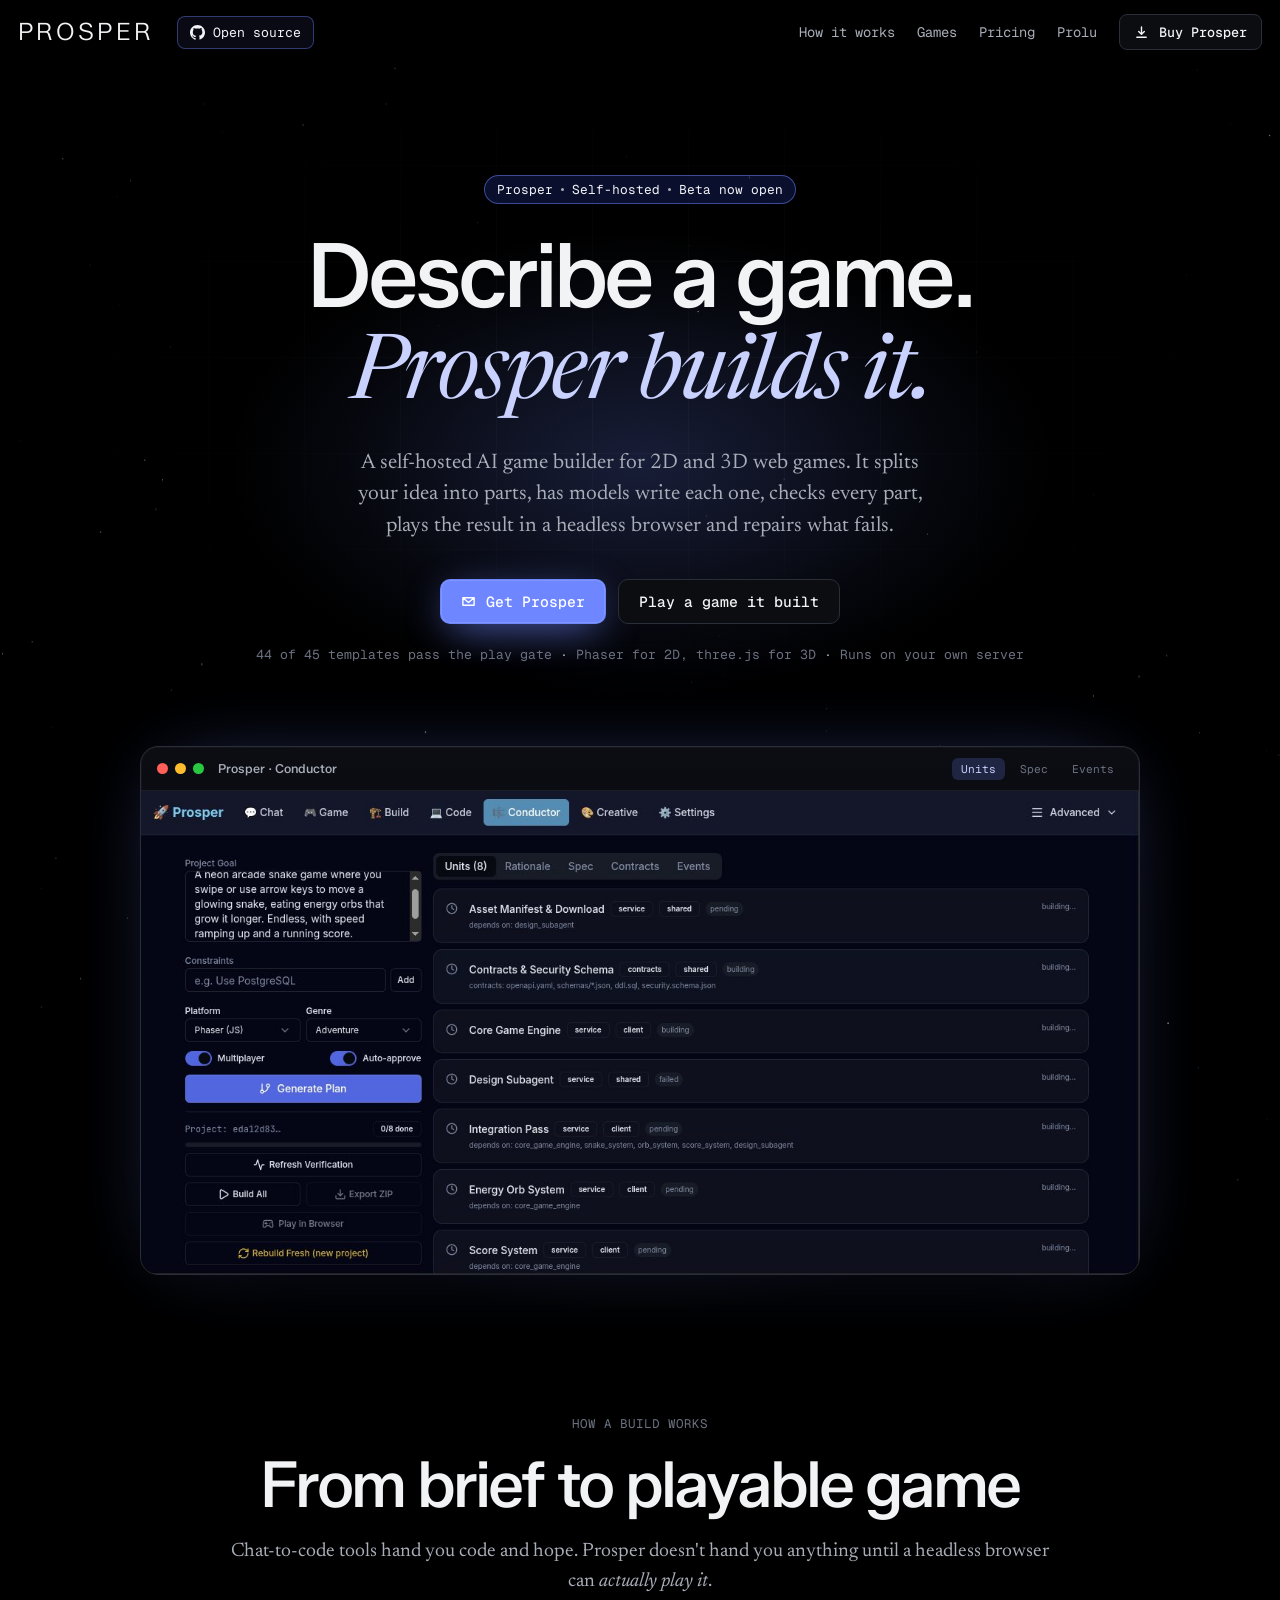
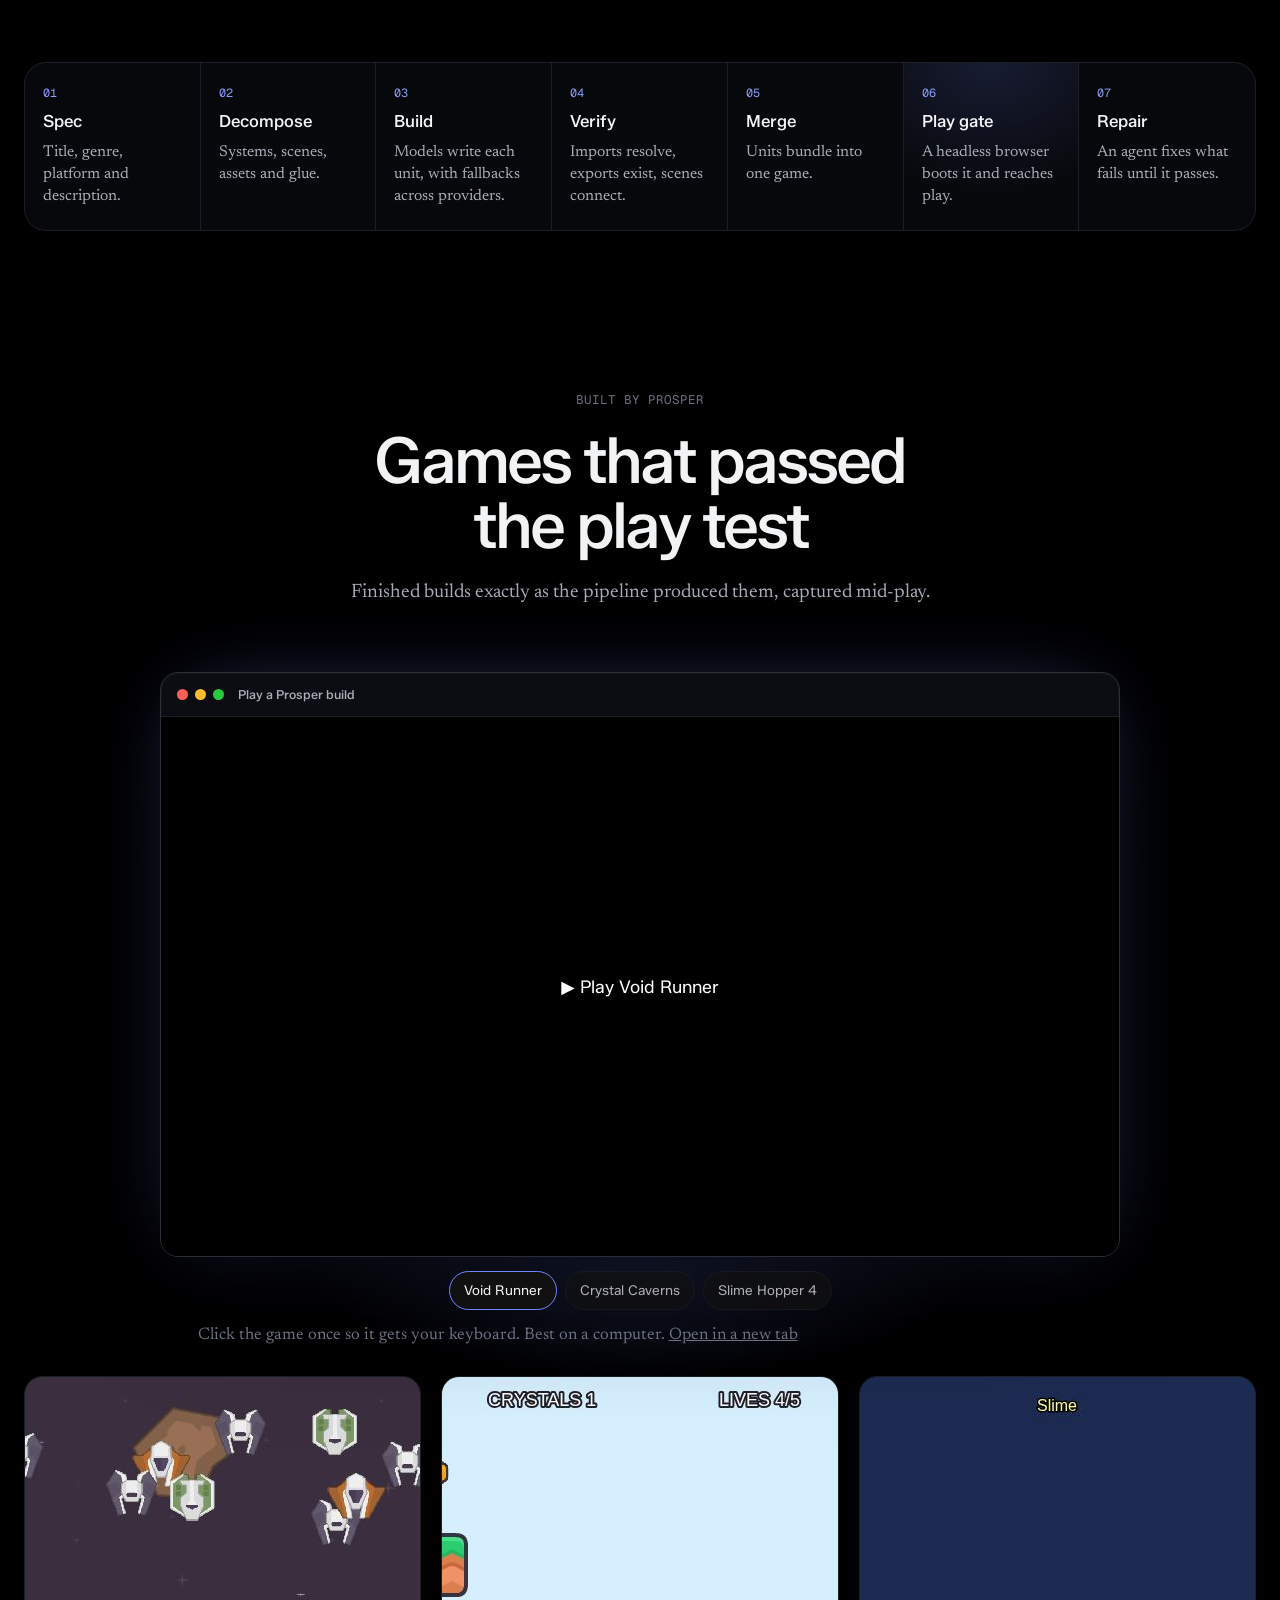
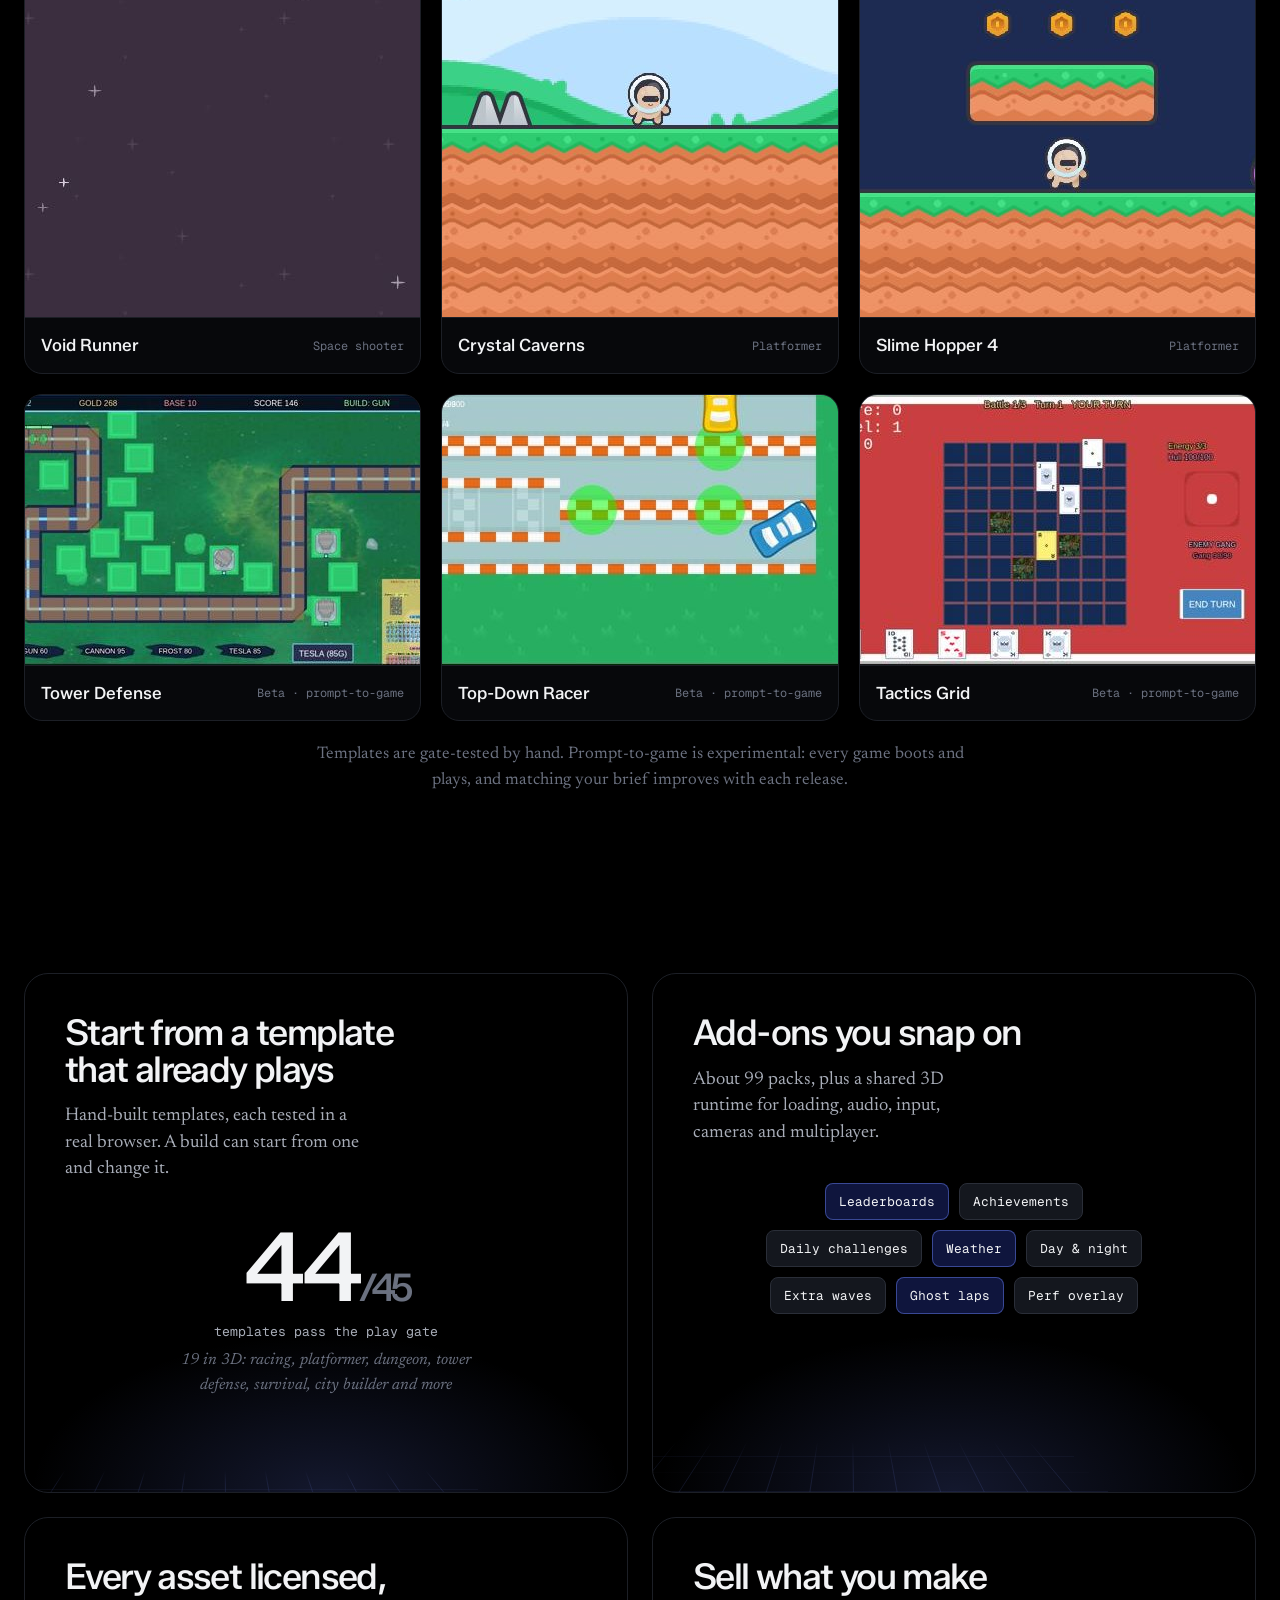
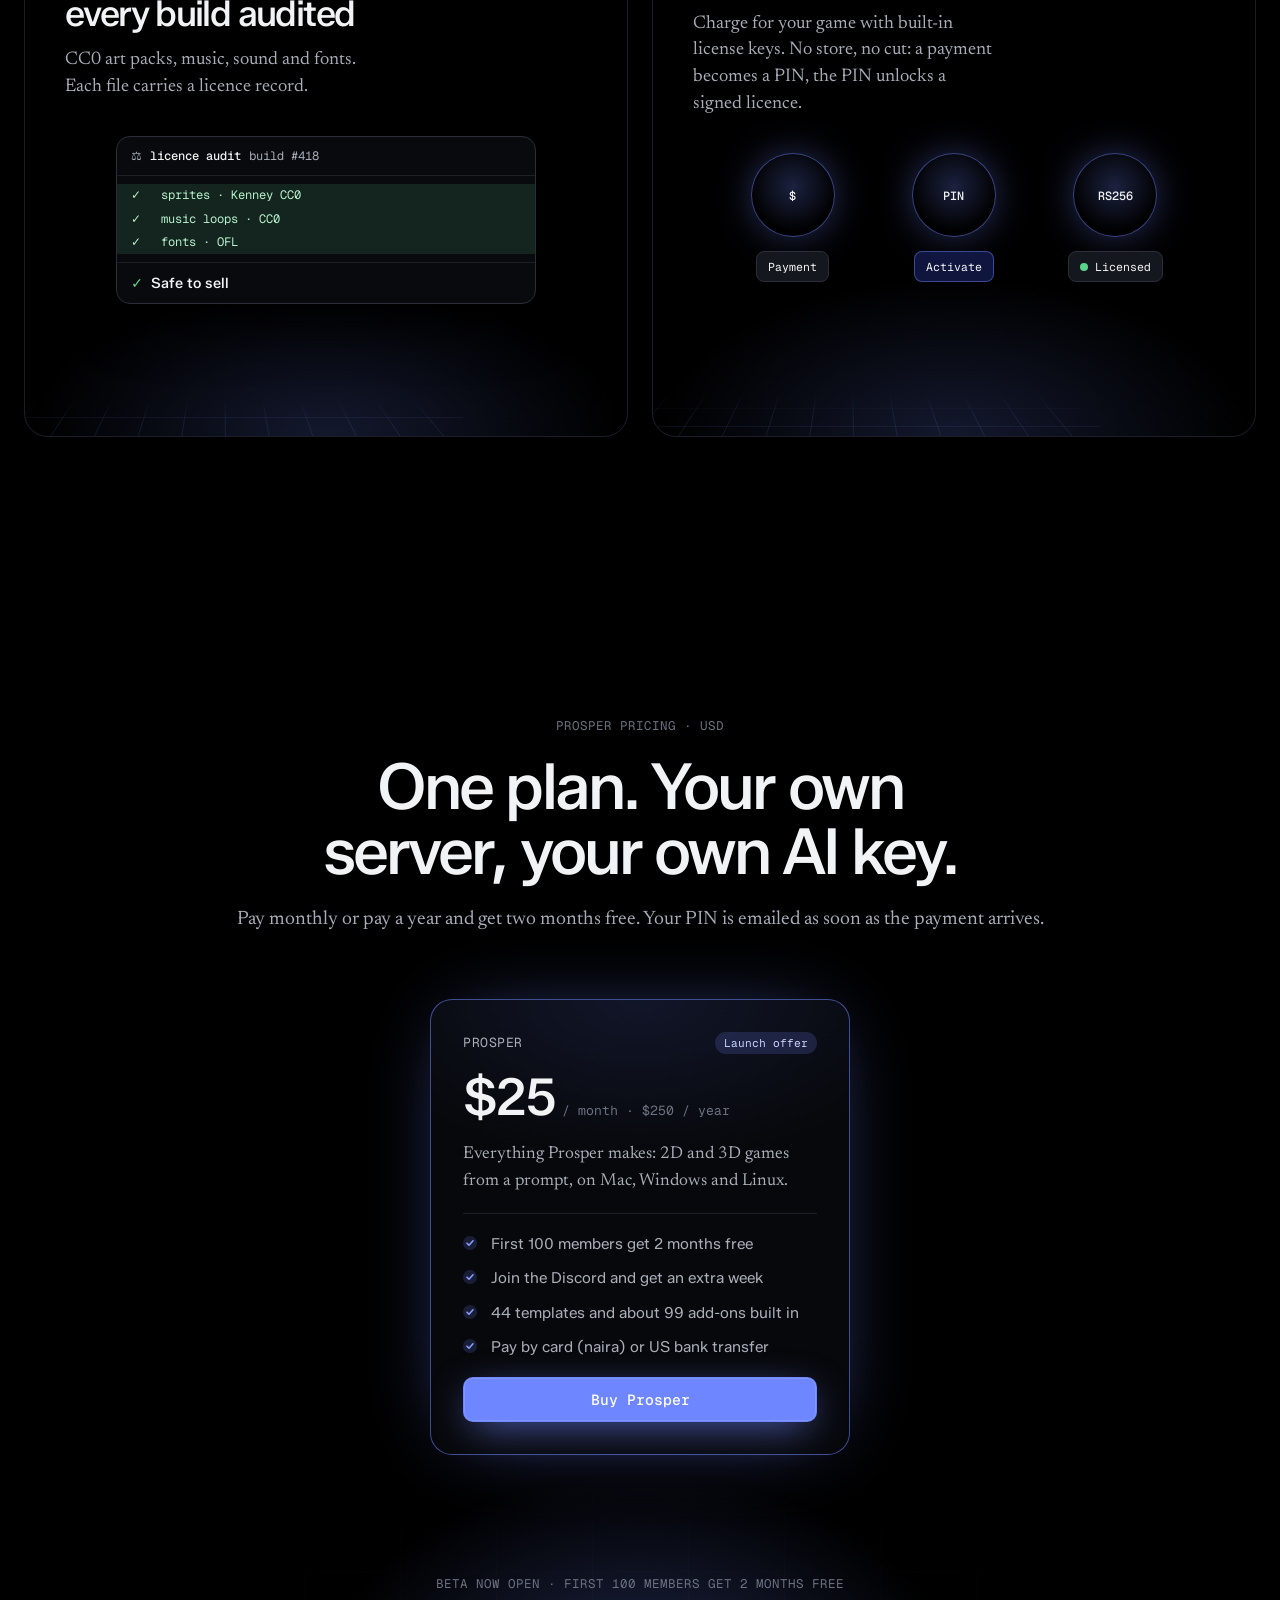
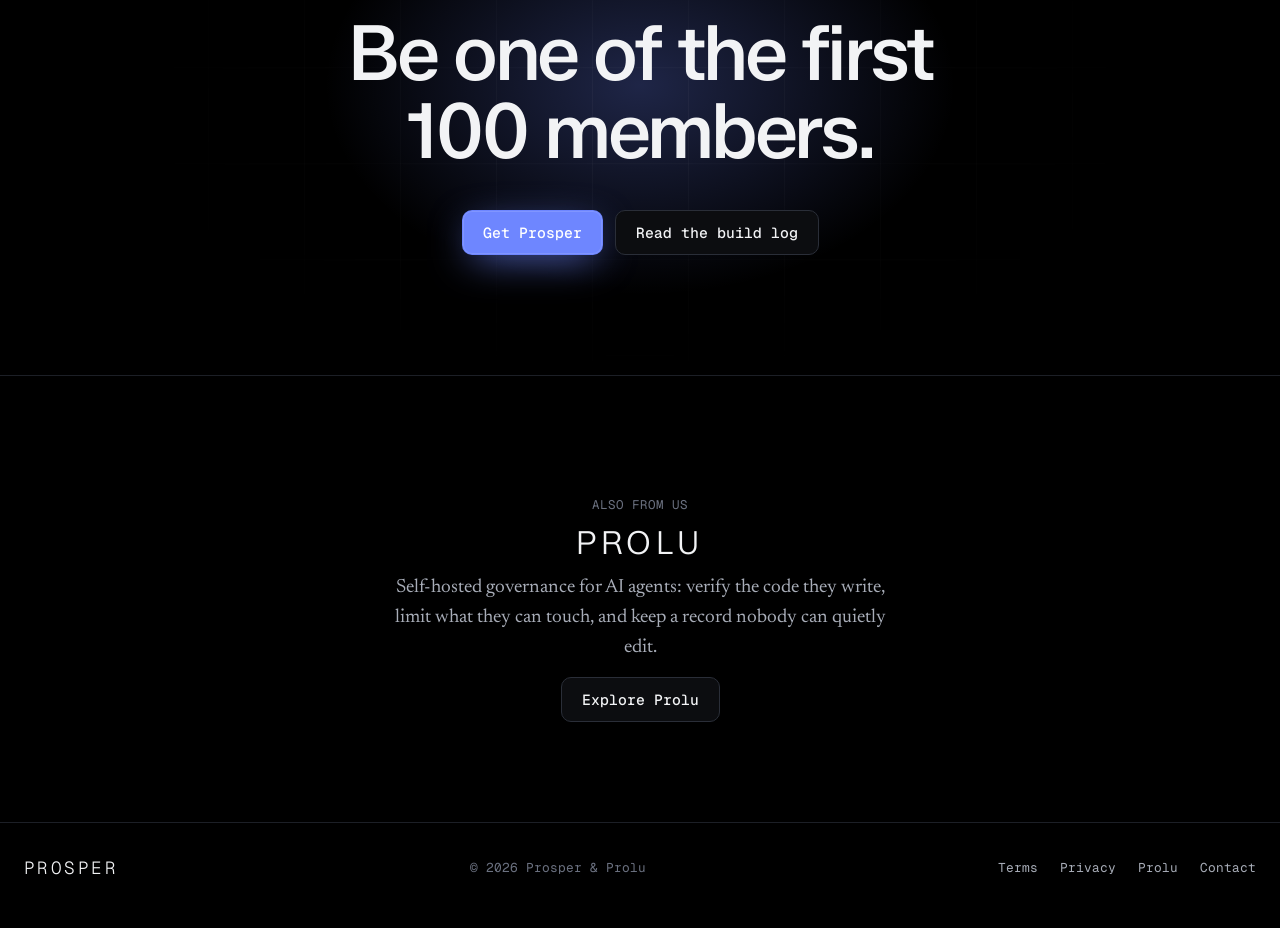
==== index.html @ fa992e76 "Add playable Prosper games to the homepage Embeds Void Runner, Crystal Caverns and Slime Hopper 4 fr" ====
<!doctype html>
<html lang="en">
<head>
<meta charset="utf-8">
<meta name="viewport" content="width=device-width, initial-scale=1, viewport-fit=cover">
<title>Prosper: AI game builder that ships playable 2D &amp; 3D web games</title>
<meta name="description" content="Prosper is a self-hosted AI game builder for 2D and 3D web games. Describe a game and get a build that a headless browser has already played. Beta now open: $25/month, first 100 members get 2 months free.">
<link rel="canonical" href="https://prolu.indevs.in/">
<meta name="theme-color" content="#000000">
<meta property="og:type" content="website">
<meta property="og:site_name" content="Prosper &amp; Prolu">
<meta property="og:title" content="Prosper: AI game builder that ships playable 2D &amp; 3D web games">
<meta property="og:description" content="Prosper is a self-hosted AI game builder for 2D and 3D web games. Describe a game and get a build that a headless browser has already played. Launching 20 October.">
<meta property="og:url" content="https://prolu.indevs.in/">
<meta property="og:image" content="https://prolu.indevs.in/img/conductor.jpg">
<meta name="twitter:card" content="summary_large_image">
<meta name="twitter:site" content="@Prospernwo">
<meta name="twitter:title" content="Prosper: AI game builder that ships playable 2D &amp; 3D web games">
<meta name="twitter:description" content="Prosper is a self-hosted AI game builder for 2D and 3D web games. Describe a game and get a build that a headless browser has already played. Launching 20 October.">
<meta name="twitter:image" content="https://prolu.indevs.in/img/conductor.jpg">
<link rel="icon" href="data:image/svg+xml,%3Csvg xmlns=%27http://www.w3.org/2000/svg%27 viewBox=%270 0 32 32%27%3E%3Crect width=%2732%27 height=%2732%27 rx=%278%27 fill=%27%23000%27/%3E%3Cpath d=%27M11 25V7h6.5a6 6 0 0 1 0 12H11%27 stroke=%27%237C93FF%27 stroke-width=%273.4%27 fill=%27none%27 stroke-linecap=%27round%27 stroke-linejoin=%27round%27/%3E%3C/svg%3E">
<link rel="preconnect" href="https://fonts.googleapis.com">
<link rel="preconnect" href="https://fonts.gstatic.com" crossorigin>
<link rel="stylesheet" href="https://fonts.googleapis.com/css2?family=Zalando+Sans:wght@300;400;500;600&family=Geist+Mono:wght@400;500&family=Newsreader:ital,opsz,wght@0,6..72,400;0,6..72,500;1,6..72,400&display=swap">
<script type="application/ld+json">
{"@context":"https://schema.org","@type":"SoftwareApplication","name":"Prosper","applicationCategory":"DeveloperApplication","applicationSubCategory":"AI game builder","operatingSystem":"macOS, Windows, Linux","description":"Self-hosted AI game builder for 2D (Phaser) and 3D (three.js) web games. Every build is play-tested in a headless browser and repaired until it passes.","url":"https://prolu.indevs.in/","image":"https://prolu.indevs.in/img/conductor.jpg","offers":{"@type":"Offer","price":"25","priceCurrency":"USD","url":"https://prosper.qzz.io/buy","description":"Per month, or $250 per year"},"sameAs":["https://github.com/Celaris-dev1","https://x.com/Prospernwo"]}
</script>
<style>
:root{
  color-scheme:dark;
  --bg:#000; --panel:#07080B; --raised:#0E1015; --line:#1C1F26; --line-2:#2A2E38;
  --text:#F2F3F5; --text-2:#A8ADB8; --muted:#6B7180;
  --blue:#6E86FF; --blue-hi:#8A9DFF; --blue-rgb:110,134,255; --blue-deep:#1A2366;
  --green:#5BD38A; --red:#FF6B7A; --amber:#F5C063; --violet:#B69CFF; --teal:#5FD4C4; --orange:#FF9F6B;
  --sans:"Zalando Sans",system-ui,-apple-system,"Segoe UI",sans-serif;
  --serif:"Newsreader",Georgia,"Times New Roman",serif;
  --mono:"Geist Mono",ui-monospace,"SFMono-Regular",Menlo,monospace;
}
*{box-sizing:border-box}
html{scroll-behavior:smooth;-webkit-text-size-adjust:100%}
html{overflow-x:clip}
body{margin:0;background:var(--bg);color:var(--text);font-family:var(--sans);font-size:17px;line-height:1.55;-webkit-font-smoothing:antialiased;overflow-x:hidden}
a{color:inherit}
p{margin:0}
h1,h2,h3{margin:0;font-weight:500;letter-spacing:-.045em;line-height:1.02;text-wrap:balance}
:focus-visible{outline:2px solid var(--blue);outline-offset:3px;border-radius:8px}
.wrap{max-width:1280px;margin:0 auto;padding-inline:24px}
.narrow{max-width:840px;margin:0 auto;padding-inline:24px}
.mono{font-family:var(--mono)}
.serif{font-family:var(--serif)}

/* ---------- nav ---------- */
.top{position:sticky;top:0;z-index:30;background:rgba(0,0,0,.72);backdrop-filter:blur(14px);-webkit-backdrop-filter:blur(14px);border-bottom:1px solid transparent;transition:border-color .2s}
.top.scrolled{border-bottom-color:var(--line)}
.top .bar{display:flex;align-items:center;justify-content:space-between;gap:16px;height:64px;padding-inline:18px}
.top .l,.top .r{display:flex;align-items:center;gap:22px}
.word{font-weight:300;font-size:1.5rem;letter-spacing:.14em;text-decoration:none;color:var(--text);line-height:1}
.chip-link{display:inline-flex;align-items:center;gap:8px;font:400 .82rem var(--mono);padding:7px 12px;border-radius:8px;border:1px solid rgba(var(--blue-rgb),.4);background:rgba(var(--blue-rgb),.08);color:var(--text);text-decoration:none}
.chip-link:hover{background:rgba(var(--blue-rgb),.16)}
.navlink{font:400 .86rem var(--mono);color:var(--text-2);text-decoration:none;display:inline-flex;gap:7px;align-items:center}
.navlink:hover{color:var(--text)}
.navlink svg,.chip-link svg,.btn svg{width:15px;height:15px;flex:none}

/* ---------- buttons ---------- */
.btn{display:inline-flex;align-items:center;justify-content:center;gap:10px;font:500 .92rem var(--mono);padding:12px 20px;border-radius:10px;text-decoration:none;border:1px solid transparent;cursor:pointer;white-space:nowrap;color:var(--text);transition:background .15s,border-color .15s,box-shadow .15s}
.btn-blue{background:var(--blue);color:#fff;box-shadow:0 0 0 1px rgba(255,255,255,.12) inset,0 10px 40px -10px rgba(var(--blue-rgb),.9)}
.btn-blue:hover{background:var(--blue-hi)}
.btn-dark{background:#0C0D10;border-color:var(--line-2)}
.btn-dark:hover{border-color:#3C4250;background:#121419}
.btn-sm{padding:8px 14px;font-size:.84rem;border-radius:8px}

/* ---------- hero ---------- */
.hero{position:relative;padding:110px 0 0;text-align:center;isolation:isolate;overflow-x:clip;padding-inline:16px}
#stars{position:absolute;inset:0;width:100%;height:100%;z-index:-1;pointer-events:none}
.hero::before{content:"";position:absolute;left:50%;top:150px;width:min(1100px,140vw);height:620px;transform:translateX(-50%);background:radial-gradient(50% 50% at 50% 40%,rgba(var(--blue-rgb),.22),rgba(var(--blue-rgb),.05) 55%,transparent 75%);z-index:-1;pointer-events:none}
.hero::after{content:"";position:absolute;inset:60px 0 auto;height:560px;z-index:-1;pointer-events:none;background-image:linear-gradient(rgba(255,255,255,.035) 1px,transparent 1px),linear-gradient(90deg,rgba(255,255,255,.035) 1px,transparent 1px);background-size:96px 96px;background-position:center;-webkit-mask:radial-gradient(45% 60% at 50% 45%,#000,transparent);mask:radial-gradient(45% 60% at 50% 45%,#000,transparent)}
.badge{display:inline-flex;align-items:center;gap:8px;font:400 .8rem var(--mono);padding:5px 12px;border-radius:999px;border:1px solid rgba(var(--blue-rgb),.5);background:rgba(26,35,102,.45);color:var(--text)}
.badge i{width:3px;height:3px;border-radius:50%;background:var(--text-2)}
.hero h1{font-size:clamp(2.9rem,7.4vw,5.6rem);margin:26px auto 0;max-width:13ch}
.hero h1 em{font-family:var(--serif);font-style:italic;font-weight:400;letter-spacing:-.025em;color:#C9D1FF}
.hero .sub{font-family:var(--serif);font-size:clamp(1.12rem,1.9vw,1.32rem);line-height:1.5;color:var(--text-2);max-width:600px;margin:24px auto 0}
.hero .ctas{display:flex;gap:12px;justify-content:center;flex-wrap:wrap;margin-top:36px}
.hero .fine{display:inline-flex;align-items:center;gap:8px;margin-top:22px;font:400 .82rem var(--mono);color:var(--muted)}
.hero .fine b{font-weight:400;color:var(--text-2)}

/* window mock */
.stage{position:relative;max-width:1000px;margin:80px auto 0}
.stage::before{content:"";position:absolute;inset:auto 0 -120px;height:300px;background:radial-gradient(50% 60% at 50% 30%,rgba(var(--blue-rgb),.2),transparent 70%);z-index:-1}
.win{border-radius:18px;background:linear-gradient(180deg,#0B0D13,#050608);border:1px solid var(--line-2);box-shadow:0 0 0 1px rgba(255,255,255,.03) inset,0 50px 120px -40px rgba(0,0,0,1),0 0 80px -30px rgba(var(--blue-rgb),.5);overflow:hidden;text-align:left}
.win-top{display:flex;align-items:center;gap:14px;height:44px;padding-inline:16px;border-bottom:1px solid var(--line)}
.dots{display:flex;gap:7px}.dots i{width:11px;height:11px;border-radius:50%;background:#FF5F57}.dots i:nth-child(2){background:#FEBC2E}.dots i:nth-child(3){background:#28C840}
.win-title{font:500 .78rem var(--sans);color:var(--text-2)}
.win-tabs{margin-left:auto;display:flex;gap:6px;font:400 .7rem var(--mono)}
.win-tabs span{padding:4px 9px;border-radius:6px;color:var(--muted)}
.win-tabs span.on{background:rgba(var(--blue-rgb),.2);color:#C9D1FF}
.win-body{display:grid;grid-template-columns:200px 1fr 1fr;min-height:400px}
.side{border-right:1px solid var(--line);padding:16px 12px;display:grid;align-content:start;gap:4px;font-size:.8rem;color:var(--text-2)}
.side .h{font:300 1rem var(--sans);letter-spacing:.14em;color:var(--text);padding:0 8px 12px}
.side span{display:flex;align-items:center;gap:9px;padding:6px 8px;border-radius:7px}
.side span.on{background:#14171E;color:var(--text)}
.side span i{width:8px;height:8px;border-radius:2px}
.side .sec{font:400 .68rem var(--mono);color:var(--muted);padding:14px 8px 4px;letter-spacing:.04em}
.pane{padding:18px;border-right:1px solid var(--line);display:grid;align-content:start;gap:10px}
.pane:last-child{border-right:0}
.pane .ph{font:400 .7rem var(--mono);color:var(--muted);letter-spacing:.04em;margin-bottom:4px}
.rcpt{display:grid;grid-template-columns:30px 1fr auto;gap:12px;align-items:center;padding:11px 12px;border-radius:10px;background:#0C0E13;border:1px solid var(--line)}
.rcpt .ic{width:30px;height:30px;border-radius:8px;display:grid;place-items:center;font:600 .82rem var(--sans);color:#000}
.rcpt b{display:block;font-weight:500;font-size:.84rem}
.rcpt small{display:block;font:400 .68rem var(--mono);color:var(--muted);white-space:nowrap;overflow:hidden;text-overflow:ellipsis;max-width:22ch}
.ok{font:400 .66rem var(--mono);color:var(--green);white-space:nowrap}
.term{font:400 .74rem/1.75 var(--mono);color:var(--text-2);white-space:pre;overflow:hidden;margin:0}
.t-c{color:var(--muted)} .t-r{color:var(--red)} .t-y{color:var(--amber)} .t-g{color:var(--green)} .t-b{color:var(--blue-hi)} .t-v{color:var(--violet)}
.prompt{margin-top:auto;border:1px solid var(--line-2);border-radius:12px;padding:10px 12px;font:400 .72rem var(--mono);color:var(--muted);display:flex;justify-content:space-between;align-items:center;background:#08090C}
.prompt i{font-style:normal;padding:2px 8px;border-radius:6px;background:#161922;color:var(--text-2)}

/* ---------- sections ---------- */
section{position:relative}
.sp{padding-block:140px}
.head{text-align:center;max-width:820px;margin:0 auto 64px}
.head h2{font-size:clamp(2.3rem,5.4vw,4rem)}
.head p{font-family:var(--serif);font-size:1.22rem;color:var(--text-2);margin-top:20px}
.eyebrow{display:block;font:400 .78rem var(--mono);color:var(--muted);letter-spacing:.08em;text-transform:uppercase;margin-bottom:20px}

/* feature cards */
.cards{display:grid;grid-template-columns:1fr 1fr;gap:24px}
.fcard{position:relative;overflow:hidden;border-radius:24px;border:1px solid var(--line);background:#000;padding:40px 40px 0;min-height:520px;display:flex;flex-direction:column}
.fcard::after{content:"";position:absolute;inset:auto 0 0;height:62%;pointer-events:none;z-index:0;background:radial-gradient(70% 70% at 50% 100%,rgba(var(--blue-rgb),.18),transparent 70%)}
.floor{position:absolute;inset:auto -20% -2px;height:58%;z-index:0;pointer-events:none;background-image:linear-gradient(rgba(var(--blue-rgb),.22) 1px,transparent 1px),linear-gradient(90deg,rgba(var(--blue-rgb),.22) 1px,transparent 1px);background-size:44px 44px;transform:perspective(500px) rotateX(62deg);transform-origin:bottom;-webkit-mask:linear-gradient(transparent,#000 60%);mask:linear-gradient(transparent,#000 60%);opacity:.55}
.fcard > *{position:relative;z-index:1}
.fcard h3{font-size:clamp(1.8rem,2.8vw,2.4rem);max-width:15ch}
.fcard > p{font-family:var(--serif);font-size:1.15rem;color:var(--text-2);margin-top:16px;max-width:30ch;line-height:1.45}
.fcard .demo{margin:auto 0 0;padding:36px 0 40px;display:grid;justify-items:center}
.glass{width:min(100%,420px);border-radius:14px;border:1px solid var(--line-2);background:rgba(10,12,17,.86);backdrop-filter:blur(6px);box-shadow:0 30px 60px -20px #000}
.glass .gh{display:flex;align-items:center;gap:8px;padding:11px 14px;border-bottom:1px solid var(--line);font:400 .76rem var(--mono);color:var(--text-2)}
.glass .gh b{color:var(--text);font-weight:500}
.diff{font:400 .76rem/1.9 var(--mono);color:var(--text-2);padding:8px 0}
.diff div{padding:0 14px;display:grid;grid-template-columns:22px 1fr;gap:8px;white-space:nowrap;overflow:hidden;text-overflow:ellipsis}
.diff .n{color:var(--muted)}
.diff .del{background:rgba(255,107,122,.13);color:#FFB1BA;text-decoration:line-through}
.diff .add{background:rgba(91,211,138,.13);color:#B7F0CC}
.glass .gf{border-top:1px solid var(--line);padding:11px 14px;font:500 .9rem var(--sans);display:flex;gap:8px;align-items:center}
.tokens{display:grid;grid-template-columns:repeat(3,1fr);gap:14px;width:100%;max-width:470px}
.tok{display:grid;justify-items:center;gap:14px}
.orb{width:84px;height:84px;border-radius:50%;display:grid;place-items:center;border:1px solid rgba(var(--blue-rgb),.5);background:radial-gradient(circle at 50% 40%,rgba(var(--blue-rgb),.25),rgba(0,0,0,.4) 70%);box-shadow:0 0 40px -6px rgba(var(--blue-rgb),.5);font:500 .74rem var(--mono);color:var(--text)}
.orb.deny{border-color:rgba(255,107,122,.5);background:radial-gradient(circle at 50% 40%,rgba(255,107,122,.22),rgba(0,0,0,.4) 70%);box-shadow:0 0 40px -6px rgba(255,107,122,.45)}
.tag{font:400 .72rem var(--mono);padding:7px 11px;border-radius:8px;background:#14171E;border:1px solid var(--line-2);display:inline-flex;gap:7px;align-items:center;white-space:nowrap}
.tag .d{width:8px;height:8px;border-radius:50%;background:var(--green)}
.tag.bad .d{background:var(--red)}
.tag.blue{background:rgba(26,35,102,.6);border-color:rgba(var(--blue-rgb),.45)}
.steps-demo{width:100%;max-width:440px;display:grid;gap:10px}
.st{display:grid;grid-template-columns:26px 1fr auto;gap:12px;align-items:center;padding:12px 14px;border-radius:12px;border:1px solid var(--line-2);background:rgba(10,12,17,.86);font-size:.88rem}
.st .k{width:26px;height:26px;border-radius:50%;display:grid;place-items:center;font:500 .7rem var(--mono);background:#14171E;color:var(--text-2)}
.st.done .k{background:rgba(91,211,138,.15);color:var(--green)}
.st.wait{border-color:rgba(245,192,99,.45);box-shadow:0 0 30px -10px rgba(245,192,99,.5)}
.st.wait .k{background:rgba(245,192,99,.15);color:var(--amber)}
.st small{font:400 .7rem var(--mono);color:var(--muted)}

/* unified band */
.unified{text-align:center;padding-block:160px 140px;overflow:hidden}
.unified::before{content:"";position:absolute;left:50%;top:40px;width:min(900px,120vw);height:520px;transform:translateX(-50%);background:radial-gradient(40% 50% at 50% 50%,rgba(var(--blue-rgb),.28),transparent 70%);pointer-events:none}
.unified::after{content:"";position:absolute;left:50%;top:0;width:min(560px,90vw);height:100%;transform:translateX(-50%);pointer-events:none;background:repeating-linear-gradient(90deg,rgba(var(--blue-rgb),.08) 0 2px,transparent 2px 22px);-webkit-mask:radial-gradient(50% 40% at 50% 40%,#000,transparent);mask:radial-gradient(50% 40% at 50% 40%,#000,transparent)}
.unified > *{position:relative;z-index:1}
.unified h2{font-size:clamp(2.4rem,5.8vw,4.4rem)}
.pills{display:flex;flex-wrap:wrap;justify-content:center;gap:10px;max-width:880px;margin:48px auto 0}
.pill{display:inline-flex;align-items:center;gap:10px;padding:11px 16px;border-radius:12px;background:#0A0B0F;border:1px solid var(--line-2);font-size:1rem}
.pill i{width:10px;height:10px;border-radius:3px}
.stats{display:grid;grid-template-columns:repeat(4,1fr);max-width:1000px;margin:88px auto 0;border-top:1px solid var(--line);border-bottom:1px solid var(--line)}
.stat{padding:30px 22px;text-align:left;border-right:1px solid var(--line)}
.stat:last-child{border-right:0}
.stat .v{font-size:2.6rem;font-weight:500;letter-spacing:-.04em;font-variant-numeric:tabular-nums;line-height:1}
.stat .l{font-family:var(--serif);color:var(--text-2);margin-top:10px;font-size:1.02rem;line-height:1.35}
.stat .s{font:400 .68rem var(--mono);color:var(--muted);margin-top:8px}

/* editorial product list */
.ledger-list{border-top:1px solid var(--line)}
.prod{display:grid;grid-template-columns:200px 1fr;gap:40px;padding:44px 0;border-bottom:1px solid var(--line)}
.prod .meta{font:400 .78rem/1.7 var(--mono);color:var(--muted)}
.prod .meta b{display:block;font-weight:400;color:var(--text-2);letter-spacing:.06em}
.prod h3{font-family:var(--serif);font-weight:400;font-size:2.1rem;letter-spacing:-.02em;display:flex;align-items:center;gap:14px}
.prod h3 i{width:10px;height:10px;border-radius:3px;flex:none}
.prod .body p{font-family:var(--serif);font-size:1.18rem;line-height:1.55;color:var(--text-2);margin-top:12px;max-width:58ch}
.prod .body p em{color:var(--text)}
.prod .links{display:flex;flex-wrap:wrap;gap:8px 18px;margin-top:16px;font:400 .8rem var(--mono);color:var(--muted)}
.prod .links a{color:var(--text);text-underline-offset:4px;text-decoration-color:var(--line-2)}
.prod .links a:hover{text-decoration-color:var(--text)}

/* pricing */
.plans{display:grid;grid-template-columns:repeat(3,1fr);gap:20px}
.plan{border-radius:22px;border:1px solid var(--line);background:var(--panel);padding:32px;display:flex;flex-direction:column;gap:18px}
.plan.hl{border-color:rgba(var(--blue-rgb),.55);background:radial-gradient(120% 60% at 50% 0%,rgba(var(--blue-rgb),.16),var(--panel) 60%);box-shadow:0 0 80px -30px rgba(var(--blue-rgb),.6)}
.plan .pn{display:flex;justify-content:space-between;align-items:center;font:400 .82rem var(--mono);color:var(--text-2);letter-spacing:.04em;text-transform:uppercase}
.plan .pn span{font-size:.7rem;text-transform:none;letter-spacing:0;padding:4px 9px;border-radius:999px;background:rgba(var(--blue-rgb),.18);color:#C9D1FF}
.plan .price{font-size:3.2rem;font-weight:500;letter-spacing:-.05em;line-height:1;font-variant-numeric:tabular-nums}
.plan .price small{font:400 .82rem var(--mono);letter-spacing:0;color:var(--muted)}
.plan > p{font-family:var(--serif);font-size:1.08rem;color:var(--text-2)}
.plan ul{list-style:none;margin:0;padding:18px 0 0;border-top:1px solid var(--line);display:grid;gap:11px;font-size:.95rem;flex:1}
.plan li{display:grid;grid-template-columns:18px 1fr;gap:10px;color:var(--text-2)}
.plan li::before{content:"";width:14px;height:14px;margin-top:4px;border-radius:50%;background:rgba(var(--blue-rgb),.18) url("data:image/svg+xml,%3Csvg xmlns='http://www.w3.org/2000/svg' viewBox='0 0 14 14'%3E%3Cpath d='M4 7.2l2 2 4-4.4' stroke='%238A9DFF' stroke-width='1.6' fill='none' stroke-linecap='round' stroke-linejoin='round'/%3E%3C/svg%3E") center/14px no-repeat}
.plan .btn{width:100%}
.tbl{margin-top:48px;overflow-x:auto;border:1px solid var(--line);border-radius:22px;background:var(--panel)}
table{width:100%;min-width:720px;border-collapse:collapse;font-size:.95rem}
th,td{padding:18px 22px;text-align:left;border-bottom:1px solid var(--line);vertical-align:top}
thead th{font:400 .72rem var(--mono);letter-spacing:.08em;text-transform:uppercase;color:var(--muted);font-weight:400}
tbody tr:last-child td{border-bottom:0}
td:first-child{font-weight:500;white-space:nowrap}
td .s{display:block;font-family:var(--serif);color:var(--muted);font-size:.95rem;margin-top:2px}
.amt{font-variant-numeric:tabular-nums;font-weight:500}

.buy{margin-top:48px;border:1px solid var(--line);border-radius:22px;background:var(--panel);padding:28px;display:grid;gap:14px}
.buy-h{display:flex;justify-content:space-between;align-items:center;gap:16px;flex-wrap:wrap}
.buy-h h3{font-size:1.7rem}
.seg{display:inline-flex;padding:4px;border-radius:12px;background:#000;border:1px solid var(--line-2)}
.seg label{position:relative;cursor:pointer}
.seg input{position:absolute;opacity:0;pointer-events:none}
.seg span{display:inline-flex;gap:8px;align-items:center;padding:8px 14px;border-radius:9px;font:400 .82rem var(--mono);color:var(--text-2)}
.seg input:checked + span{background:#171A22;color:var(--text)}
.seg input:focus-visible + span{outline:2px solid var(--blue)}
.seg em{font-style:normal;color:var(--green);font-size:.72rem}
.buy-item{display:grid;grid-template-columns:1fr auto auto;gap:18px;align-items:center;padding:16px 18px;border-radius:14px;background:#000;border:1px solid var(--line)}
.buy-item > div{display:grid;gap:2px}
.buy-item b{font-weight:500}
.buy-item > div span{font-family:var(--serif);color:var(--text-2)}
.buy-item label{display:flex;gap:10px;align-items:center;font:400 .78rem var(--mono);color:var(--muted)}
.buy-item input{width:84px}
.two{display:grid;grid-template-columns:1fr 1fr;gap:14px}
label.f{display:grid;gap:7px;font:400 .78rem var(--mono);color:var(--muted)}
input,select,textarea{font:inherit;font-family:var(--sans);font-size:.98rem;color:var(--text);background:#000;border:1px solid var(--line-2);border-radius:10px;padding:11px 13px;width:100%}
input:focus,select:focus,textarea:focus{outline:none;border-color:var(--blue);box-shadow:0 0 0 3px rgba(var(--blue-rgb),.2)}
textarea{min-height:110px;resize:vertical}
.hp{position:absolute;left:-9999px;width:1px;height:1px;overflow:hidden}
.buy-msg{font:400 .86rem/1.65 var(--mono);color:var(--text);padding:16px 18px;border:1px solid rgba(var(--blue-rgb),.4);background:rgba(26,35,102,.3);border-radius:12px;white-space:pre-wrap}
.note{margin-top:20px;font-family:var(--serif);font-size:1.05rem;color:var(--muted);max-width:75ch}

/* enterprise */
.ent{display:grid;grid-template-columns:1fr 1fr;gap:56px;align-items:start}
.ent h2{font-size:clamp(2.2rem,4.4vw,3.4rem)}
.ent .lede{font-family:var(--serif);font-size:1.2rem;color:var(--text-2);margin-top:18px}
.steps{list-style:none;margin:36px 0 0;padding:0;display:grid;counter-reset:s;border-top:1px solid var(--line)}
.steps li{display:grid;grid-template-columns:56px 1fr;padding:20px 0;border-bottom:1px solid var(--line);counter-increment:s}
.steps li::before{content:"0" counter(s);font:400 .8rem var(--mono);color:var(--blue-hi);padding-top:3px}
.steps b{display:block;font-weight:500}
.steps span{font-family:var(--serif);color:var(--text-2);font-size:1.05rem}
.contact{margin-top:28px;display:flex;align-items:center;gap:10px;flex-wrap:wrap;font:400 .82rem var(--mono);color:var(--muted)}
.contact code{font:400 .9rem var(--mono);color:var(--text);background:#0A0B0F;border:1px solid var(--line-2);padding:9px 13px;border-radius:10px}
form#quote{border-radius:22px;border:1px solid var(--line);background:var(--panel);padding:28px;display:grid;gap:16px}
.out{font:400 .82rem var(--mono);white-space:pre-wrap;background:#000;border:1px dashed var(--line-2);border-radius:10px;padding:14px;color:var(--text-2)}

/* FAQ / legal */
.faq{max-width:840px;margin:0 auto;border-top:1px solid var(--line)}
details{border-bottom:1px solid var(--line)}
summary{cursor:pointer;list-style:none;padding:26px 0;display:flex;justify-content:space-between;align-items:center;gap:16px;font-size:1.22rem;font-weight:400;letter-spacing:-.01em}
summary::-webkit-details-marker{display:none}
summary::after{content:"";width:14px;height:14px;flex:none;background:url("data:image/svg+xml,%3Csvg xmlns='http://www.w3.org/2000/svg' viewBox='0 0 14 14'%3E%3Cpath d='M3 5l4 4 4-4' stroke='%23A8ADB8' stroke-width='1.5' fill='none' stroke-linecap='round' stroke-linejoin='round'/%3E%3C/svg%3E") center/contain no-repeat;transition:transform .2s}
details[open] summary::after{transform:rotate(180deg)}
.lb{padding:0 0 30px;display:grid;gap:14px;font-family:var(--serif);font-size:1.1rem;line-height:1.6;color:var(--text-2)}
.lb h4{margin:8px 0 0;font:400 .76rem var(--mono);letter-spacing:.08em;text-transform:uppercase;color:var(--text)}
.lb ul{margin:0;padding-left:20px;display:grid;gap:6px}

/* final cta */
.final{position:relative;text-align:center;padding:170px 24px 150px;overflow:hidden;isolation:isolate}
.final::before{content:"";position:absolute;left:50%;top:50%;width:min(1000px,140vw);height:600px;transform:translate(-50%,-50%);background:radial-gradient(45% 50% at 50% 45%,rgba(var(--blue-rgb),.28),transparent 70%);z-index:-1}
.final::after{content:"";position:absolute;inset:0;z-index:-1;background-image:linear-gradient(rgba(255,255,255,.04) 1px,transparent 1px),linear-gradient(90deg,rgba(255,255,255,.04) 1px,transparent 1px);background-size:96px 96px;background-position:center;-webkit-mask:radial-gradient(40% 50% at 50% 50%,#000,transparent);mask:radial-gradient(40% 50% at 50% 50%,#000,transparent)}
.final h2{font-size:clamp(2.6rem,6.4vw,4.8rem);max-width:14ch;margin:0 auto}
.final .ctas{display:flex;gap:12px;justify-content:center;flex-wrap:wrap;margin-top:40px}
.final .fine{margin-top:30px;font-family:var(--serif);color:var(--text-2);font-size:1.05rem}
.final .fine a{text-underline-offset:4px;text-decoration-color:var(--line-2)}

footer{border-top:1px solid var(--line);padding:36px 0 52px}
footer .wrap{display:flex;justify-content:space-between;gap:20px;flex-wrap:wrap;align-items:center;font:400 .8rem var(--mono);color:var(--muted)}
footer .word{font-size:1.1rem}
footer .links{display:flex;gap:22px;flex-wrap:wrap}
footer a{text-decoration:none;color:var(--text-2)}
footer a:hover{color:var(--text)}

/* reveal */
@media (prefers-reduced-motion:no-preference){
  .rv{opacity:0;transform:translateY(18px);transition:opacity .8s ease,transform .8s ease}
  .rv.in{opacity:1;transform:none}
  .st.wait{animation:pulse 2.4s ease-in-out infinite}
}
@keyframes pulse{50%{box-shadow:0 0 44px -6px rgba(245,192,99,.55)}}

@media (max-width:1000px){
  .navlink.hide-m{display:none}
  .win-body{grid-template-columns:1fr 1fr}
  .side{display:none}
  .cards,.ent{grid-template-columns:1fr}
  .plans{grid-template-columns:1fr;max-width:520px;margin-inline:auto}
  .stats{grid-template-columns:1fr 1fr}
  .stat:nth-child(2){border-right:0}
  .stat:nth-child(-n+2){border-bottom:1px solid var(--line)}
  .prod{grid-template-columns:1fr;gap:14px}
}
@media (max-width:640px){
  body{font-size:16px}
  .wrap,.narrow{padding-inline:16px}
  .top .bar{padding-inline:12px}
  .top .chip-link,.navlink{display:none}
  .sp{padding-block:96px}
  .hero{padding-top:72px}
  .stage{margin-top:56px}
  .win-body{grid-template-columns:1fr}
  .pane{border-right:0;border-bottom:1px solid var(--line)}
  .win-tabs{display:none}
  .fcard{padding:28px 22px 0;min-height:0}
  .tokens{gap:8px}.orb{width:66px;height:66px}
  .tag{font-size:.64rem;padding:6px 8px}
  .buy-item{grid-template-columns:1fr}
  .buy-item input{width:100%}
  .two{grid-template-columns:1fr}
  .stat .v{font-size:2rem}
  .final{padding-block:110px}
}

/* prosper */
.win img.shot{display:block;width:100%;height:auto}
.pipe{list-style:none;margin:0;padding:0;display:grid;grid-template-columns:repeat(7,1fr);gap:0;border:1px solid var(--line);border-radius:22px;overflow:hidden;background:var(--panel);counter-reset:p}
.pipe li{padding:22px 18px;border-right:1px solid var(--line);display:grid;gap:8px;align-content:start;counter-increment:p}
.pipe li:last-child{border-right:0}
.pipe li::before{content:"0" counter(p);font:400 .74rem var(--mono);color:var(--blue-hi)}
.pipe b{font-weight:500;font-size:1.05rem}
.pipe span{font-family:var(--serif);color:var(--text-2);font-size:.98rem;line-height:1.4}
.pipe li:nth-child(6){background:radial-gradient(100% 80% at 50% 0%,rgba(var(--blue-rgb),.16),transparent)}
.gallery{display:grid;grid-template-columns:repeat(3,1fr);gap:20px}
.gshot{margin:0;border-radius:18px;overflow:hidden;border:1px solid var(--line);background:var(--panel)}
.gshot img{display:block;width:100%;aspect-ratio:16/9;object-fit:cover}
.gshot figcaption{display:flex;justify-content:space-between;gap:12px;padding:14px 16px;border-top:1px solid var(--line)}
.gshot figcaption b{font-weight:500}
.gshot figcaption span{font:400 .74rem var(--mono);color:var(--muted);align-self:center;text-align:right}
.bignum{display:grid;justify-items:center;text-align:center;gap:8px}
.bignum b{font-size:6rem;font-weight:500;letter-spacing:-.06em;line-height:1}
.bignum b small{font-size:2.4rem;color:var(--muted)}
.bignum span{font:400 .82rem var(--mono);color:var(--text-2)}
.bignum em{font-family:var(--serif);color:var(--muted);max-width:34ch;font-size:1rem}
.chips{display:flex;flex-wrap:wrap;justify-content:center;gap:10px;max-width:420px}
.chips .tag{font-size:.8rem;padding:9px 13px}
.final .eyebrow{margin-bottom:22px}
.divide{text-align:center;padding:120px 24px 100px;border-top:1px solid var(--line);display:grid;justify-items:center;gap:14px}
.divide .serif{font-size:1.2rem;color:var(--text-2);max-width:46ch}
.divide .eyebrow{margin:0}
em.it{font-family:var(--serif);font-style:italic;font-weight:400;letter-spacing:-.025em;color:#C9D1FF}
.unified{padding-top:80px}
@media (max-width:1000px){
  .pipe{grid-template-columns:1fr 1fr}
  .pipe li{border-bottom:1px solid var(--line)}
  .pipe li:nth-child(2n){border-right:0}
  .gallery{grid-template-columns:1fr 1fr}
}
@media (max-width:640px){
  .gallery{grid-template-columns:1fr}
  .bignum b{font-size:4.4rem}
}
.playwrap{position:relative;aspect-ratio:16/9;background:#000}
.playwrap iframe{position:absolute;inset:0;width:100%;height:100%;border:0;display:block}
.playcover{position:absolute;inset:0;border:0;background:rgba(0,0,0,.55);color:#fff;font:inherit;font-size:1.1rem;cursor:pointer}
.playcover[hidden]{display:none}
.gamepick{display:flex;flex-wrap:wrap;justify-content:center;gap:8px;margin-top:14px}
.gamepick button{background:var(--bg-2,#111);border:1px solid var(--line);color:inherit;font:inherit;font-size:.85rem;padding:8px 14px;border-radius:999px;cursor:pointer;opacity:.7}
.gamepick button.on{opacity:1;border-color:var(--blue)}
</style>
</head>
<body>
<header class="top" id="top-bar">
  <div class="bar">
    <div class="l">
      <a class="word" href="#top" aria-label="Prosper home">PROSPER</a>
      <a class="chip-link" href="https://github.com/Celaris-dev1" target="_blank" rel="noopener">
        <svg viewBox="0 0 16 16" fill="currentColor" aria-hidden="true"><path d="M8 0C3.6 0 0 3.6 0 8c0 3.5 2.3 6.5 5.5 7.6.4.1.5-.2.5-.4v-1.4c-2.2.5-2.7-1-2.7-1-.4-.9-.9-1.2-.9-1.2-.7-.5.1-.5.1-.5.8.1 1.2.8 1.2.8.7 1.3 1.9.9 2.4.7.1-.5.3-.9.5-1.1-1.8-.2-3.6-.9-3.6-4 0-.9.3-1.6.8-2.1-.1-.2-.4-1 .1-2.1 0 0 .7-.2 2.2.8.6-.2 1.3-.3 2-.3s1.4.1 2 .3c1.5-1 2.2-.8 2.2-.8.4 1.1.2 1.9.1 2.1.5.6.8 1.3.8 2.1 0 3.1-1.9 3.7-3.6 3.9.3.3.5.8.5 1.5v2.2c0 .2.1.5.6.4C13.7 14.5 16 11.5 16 8c0-4.4-3.6-8-8-8z"/></svg>
        Open source
      </a>
    </div>
    <nav class="r" aria-label="Main">
      <a class="navlink hide-m" href="#how">How it works</a>
      <a class="navlink hide-m" href="#games">Games</a>
      <a class="navlink hide-m" href="#prosper-pricing">Pricing</a>
      <a class="navlink" href="/prolu/">Prolu</a>
      <a class="btn btn-dark btn-sm" href="https://prosper.qzz.io/buy">
        <svg viewBox="0 0 16 16" fill="none" aria-hidden="true"><path d="M8 2v8m0 0l-3-3m3 3l3-3M3 13h10" stroke="currentColor" stroke-width="1.5" stroke-linecap="round" stroke-linejoin="round"/></svg>
        Buy Prosper
      </a>
    </nav>
  </div>
</header>
<main id="top">
  <section class="hero">
    <canvas id="stars" aria-hidden="true"></canvas>
    <span class="badge">Prosper <i></i> Self-hosted <i></i> Beta now open</span>
    <h1>Describe a game. <em>Prosper builds it.</em></h1>
    <p class="sub">A self-hosted AI game builder for 2D and 3D web games. It splits your idea into parts, has models write each one, checks every part, plays the result in a headless browser and repairs what fails.</p>
    <div class="ctas">
      <a class="btn btn-blue" href="https://prosper.qzz.io/buy">
        <svg viewBox="0 0 16 16" fill="none" aria-hidden="true"><path d="M2 4h12v8H2zM2 4l6 5 6-5" stroke="currentColor" stroke-width="1.5" stroke-linejoin="round"/></svg>
        Get Prosper
      </a>
      <a class="btn btn-dark" href="#play">Play a game it built</a>
    </div>
    <span class="fine">44 of 45 templates pass the play gate <b>·</b> Phaser for 2D, three.js for 3D <b>·</b> Runs on your own server</span>

    <div class="stage rv">
      <div class="win">
        <div class="win-top">
          <span class="dots"><i></i><i></i><i></i></span>
          <span class="win-title">Prosper · Conductor</span>
          <span class="win-tabs"><span class="on">Units</span><span>Spec</span><span>Events</span></span>
        </div>
        <img class="shot" src="img/conductor.jpg" width="1352" height="654" alt="Prosper's Conductor screen: a game brief on the left and the eight build units it was split into on the right, each with its status.">
      </div>
    </div>
  </section>

  <section class="sp" id="how" aria-labelledby="how-h">
    <div class="wrap">
      <div class="head">
        <span class="eyebrow">How a build works</span>
        <h2 id="how-h">From brief to playable game</h2>
        <p>Chat-to-code tools hand you code and hope. Prosper doesn't hand you anything until a headless browser can <em>actually play it</em>.</p>
      </div>
      <ol class="pipe rv">
        <li><b>Spec</b><span>Title, genre, platform and description.</span></li>
        <li><b>Decompose</b><span>Systems, scenes, assets and glue.</span></li>
        <li><b>Build</b><span>Models write each unit, with fallbacks across providers.</span></li>
        <li><b>Verify</b><span>Imports resolve, exports exist, scenes connect.</span></li>
        <li><b>Merge</b><span>Units bundle into one game.</span></li>
        <li><b>Play gate</b><span>A headless browser boots it and reaches play.</span></li>
        <li><b>Repair</b><span>An agent fixes what fails until it passes.</span></li>
      </ol>
    </div>
  </section>

  <section class="sp" id="games" aria-labelledby="games-h" style="padding-top:20px">
    <div class="wrap">
      <div class="head">
        <span class="eyebrow">Built by Prosper</span>
        <h2 id="games-h">Games that passed the play test</h2>
        <p>Finished builds exactly as the pipeline produced them, captured mid-play.</p>
      </div>
      <div class="stage rv" id="play" style="margin:0 auto 28px;max-width:960px">
        <div class="win">
          <div class="win-top">
            <span class="dots"><i></i><i></i><i></i></span>
            <span class="win-title">Play a Prosper build</span>
          </div>
          <div class="playwrap"><iframe id="game" title="Void Runner, a game built by Prosper" src="about:blank" data-base="https://prospernwo.netlify.app/games/" loading="lazy" allow="autoplay; fullscreen; gamepad"></iframe>
            <button type="button" class="playcover" id="playcover">▶ Play Void Runner</button></div>
        </div>
        <div class="gamepick" role="group" aria-label="Choose a game">
          <button type="button" class="on" data-game="void_runner">Void Runner</button>
          <button type="button" data-game="crystal_caverns">Crystal Caverns</button>
          <button type="button" data-game="slime_hopper_4">Slime Hopper 4</button>
        </div>
        <p class="note" style="text-align:center;margin-top:12px">Click the game once so it gets your keyboard. Best on a computer. <a id="opengame" href="https://prospernwo.netlify.app/games/void_runner/" target="_blank" rel="noopener">Open in a new tab</a></p>
      </div>
      <div class="gallery">
        <figure class="gshot rv"><img src="img/void-runner.jpg" width="960" height="540" loading="lazy" alt="Void Runner: a vertical space shooter with enemy ships."><figcaption><b>Void Runner</b><span>Space shooter</span></figcaption></figure>
        <figure class="gshot rv"><img src="img/crystal-caverns.jpg" width="960" height="540" loading="lazy" alt="Crystal Caverns: a platformer with crystals, lives and floating platforms."><figcaption><b>Crystal Caverns</b><span>Platformer</span></figcaption></figure>
        <figure class="gshot rv"><img src="img/slime-hopper-4.jpg" width="960" height="540" loading="lazy" alt="Slime Hopper 4: a platformer with gems and a slime enemy."><figcaption><b>Slime Hopper 4</b><span>Platformer</span></figcaption></figure>
        <figure class="gshot rv"><img src="img/ocean-tower-defense.jpg" width="480" height="270" loading="lazy" alt="A tower defense game with a winding path, towers and waves."><figcaption><b>Tower Defense</b><span>Beta · prompt-to-game</span></figcaption></figure>
        <figure class="gshot rv"><img src="img/boat-top-down-racer.jpg" width="480" height="270" loading="lazy" alt="A top-down racer with laps, position and a timer."><figcaption><b>Top-Down Racer</b><span>Beta · prompt-to-game</span></figcaption></figure>
        <figure class="gshot rv"><img src="img/pirate-tactics-grid.jpg" width="480" height="270" loading="lazy" alt="A turn-based tactics grid with a hand of cards."><figcaption><b>Tactics Grid</b><span>Beta · prompt-to-game</span></figcaption></figure>
      </div>
      <p class="note" style="margin-inline:auto;text-align:center">Templates are gate-tested by hand. Prompt-to-game is experimental: every game boots and plays, and matching your brief improves with each release.</p>
    </div>
  </section>

  <section class="sp" aria-label="What ships with Prosper" style="padding-top:40px">
    <div class="wrap">
      <div class="cards">
        <article class="fcard rv">
          <h3>Start from a template that already plays</h3>
          <p>Hand-built templates, each tested in a real browser. A build can start from one and change it.</p>
          <div class="demo"><div class="bignum"><b>44<small>/45</small></b><span>templates pass the play gate</span><em>19 in 3D: racing, platformer, dungeon, tower defense, survival, city builder and more</em></div></div>
          <div class="floor" aria-hidden="true"></div>
        </article>
        <article class="fcard rv">
          <h3>Add-ons you snap on</h3>
          <p>About 99 packs, plus a shared 3D runtime for loading, audio, input, cameras and multiplayer.</p>
          <div class="demo"><div class="chips">
            <span class="tag blue">Leaderboards</span><span class="tag">Achievements</span><span class="tag">Daily challenges</span><span class="tag blue">Weather</span><span class="tag">Day &amp; night</span><span class="tag">Extra waves</span><span class="tag blue">Ghost laps</span><span class="tag">Perf overlay</span>
          </div></div>
          <div class="floor" aria-hidden="true"></div>
        </article>
        <article class="fcard rv">
          <h3>Every asset licensed, every build audited</h3>
          <p>CC0 art packs, music, sound and fonts. Each file carries a licence record.</p>
          <div class="demo">
            <div class="glass">
              <div class="gh">⚖ <b>licence audit</b> build #418</div>
              <div class="diff">
                <div class="add"><span>✓</span>sprites · Kenney CC0</div>
                <div class="add"><span>✓</span>music loops · CC0</div>
                <div class="add"><span>✓</span>fonts · OFL</div>
              </div>
              <div class="gf"><span style="color:var(--green)">✓</span> Safe to sell</div>
            </div>
          </div>
          <div class="floor" aria-hidden="true"></div>
        </article>
        <article class="fcard rv">
          <h3>Sell what you make</h3>
          <p>Charge for your game with built-in license keys. No store, no cut: a payment becomes a PIN, the PIN unlocks a signed licence.</p>
          <div class="demo">
            <div class="tokens">
              <div class="tok"><span class="orb">$</span><span class="tag">Payment</span></div>
              <div class="tok"><span class="orb">PIN</span><span class="tag blue">Activate</span></div>
              <div class="tok"><span class="orb">RS256</span><span class="tag"><i class="d"></i>Licensed</span></div>
            </div>
          </div>
          <div class="floor" aria-hidden="true"></div>
        </article>
      </div>
    </div>
  </section>

  <section class="sp" id="prosper-pricing" aria-labelledby="pp-h" style="padding-bottom:0">
    <div class="wrap">
      <div class="head">
        <span class="eyebrow">Prosper pricing · USD</span>
        <h2 id="pp-h">One plan. Your own server, your own AI key.</h2>
        <p>Pay monthly or pay a year and get two months free. Your PIN is emailed as soon as the payment arrives.</p>
      </div>
      <div class="plans" style="grid-template-columns:minmax(0,420px);justify-content:center">
        <div class="plan hl rv">
          <div class="pn">Prosper <span id="spots2">Launch offer</span></div>
          <div class="price">$25<small> / month · $250 / year</small></div>
          <p>Everything Prosper makes: 2D and 3D games from a prompt, on Mac, Windows and Linux.</p>
          <ul>
            <li>First 100 members get 2 months free</li>
            <li>Join the Discord and get an extra week</li>
            <li>44 templates and about 99 add-ons built in</li>
            <li>Pay by card (naira) or US bank transfer</li>
          </ul>
          <a class="btn btn-blue" href="https://prosper.qzz.io/buy">Buy Prosper</a>
        </div>
      </div>
    </div>
  </section>

  <section class="final" style="padding-block:120px" aria-labelledby="pl-h">
    <span class="eyebrow">Beta now open · <span id="spots">first 100 members get 2 months free</span></span>
    <h2 id="pl-h" class="rv">Be one of the first 100 members.</h2>
    <div class="ctas rv">
      <a class="btn btn-blue" href="https://prosper.qzz.io/buy">Get Prosper</a>
      <a class="btn btn-dark" href="https://prospernwo.netlify.app" target="_blank" rel="noopener">Read the build log</a>
    </div>
  </section>

  <div class="divide">
    <span class="eyebrow">Also from us</span>
    <p class="word" style="font-size:2rem">PROLU</p>
    <p class="serif">Self-hosted governance for AI agents: verify the code they write, limit what they can touch, and keep a record nobody can quietly edit.</p>
    <div class="ctas"><a class="btn btn-dark" href="/prolu/">Explore Prolu</a></div>
  </div>
</main>

<footer>
  <div class="wrap">
    <a class="word" href="#top">PROSPER</a>
    <span>© 2026 Prosper &amp; Prolu</span>
    <span class="links"><a href="/prolu/#terms">Terms</a><a href="/prolu/#privacy">Privacy</a><a href="/prolu/">Prolu</a><a href="mailto:proluog@gmail.com">Contact</a></span>
  </div>
</footer>

<script>
(function(){
  // starfield
  var c = document.getElementById('stars'), x = c.getContext('2d'), stars = [], w, h, dpr = Math.min(2, window.devicePixelRatio || 1);
  var still = window.matchMedia('(prefers-reduced-motion: reduce)').matches;
  function size(){
    w = c.offsetWidth; h = c.offsetHeight; c.width = w * dpr; c.height = h * dpr; x.setTransform(dpr,0,0,dpr,0,0);
    stars = []; var n = Math.round(w * h / 9000);
    for (var i = 0; i < n; i++) stars.push({ x: Math.random()*w, y: Math.random()*h, r: Math.random()*1.1+.3, a: Math.random()*.6+.15, t: Math.random()*6.28, s: Math.random()*.015+.004, blue: Math.random() < .12 });
  }
  function draw(){
    x.clearRect(0,0,w,h);
    for (var i = 0; i < stars.length; i++) {
      var s = stars[i]; s.t += s.s;
      x.globalAlpha = s.a * (.55 + .45*Math.sin(s.t));
      x.fillStyle = s.blue ? '#8A9DFF' : '#fff';
      x.fillRect(s.x, s.y, s.r, s.r);
    }
    if (!still) requestAnimationFrame(draw);
  }
  size(); draw();
  var rt; window.addEventListener('resize', function(){ clearTimeout(rt); rt = setTimeout(function(){ size(); if (still) draw(); }, 150); });

  // nav border on scroll
  var bar = document.getElementById('top-bar');
  function onScroll(){ bar.classList.toggle('scrolled', window.scrollY > 8); }
  window.addEventListener('scroll', onScroll, { passive: true }); onScroll();

  // reveal on scroll
  var els = document.querySelectorAll('.rv');
  if ('IntersectionObserver' in window) {
    var io = new IntersectionObserver(function(es){ es.forEach(function(e){ if (e.isIntersecting) { e.target.classList.add('in'); io.unobserve(e.target); } }); }, { rootMargin: '0px 0px -8% 0px' });
    els.forEach(function(e){ io.observe(e); });
  } else { els.forEach(function(e){ e.classList.add('in'); }); }
})();
</script>
<script>
fetch("https://prosper.qzz.io/launch/info").then(function(r){return r.json()}).then(function(j){
 if(!(j.cap>0))return;var t=j.left>0?j.left+" of "+j.cap+" launch spots left":"launch spots are full";
 ["spots","spots2"].forEach(function(i){var e=document.getElementById(i);if(e)e.textContent=t})}).catch(function(){});
</script>
<script>
(function(){
  var f=document.getElementById('game'),cov=document.getElementById('playcover'),open=document.getElementById('opengame'),base=f.getAttribute('data-base'),cur='void_runner';
  function name(b){return b.textContent}
  function start(){f.src=base+cur+'/';cov.hidden=true;f.focus()}
  cov.addEventListener('click',start);
  document.querySelectorAll('[data-game]').forEach(function(b){b.addEventListener('click',function(){
    document.querySelectorAll('[data-game]').forEach(function(x){x.classList.toggle('on',x===b)});
    cur=b.getAttribute('data-game');open.href=base+cur+'/';f.title=name(b)+', a game built by Prosper';
    if(cov.hidden){start()}else{cov.textContent='\u25B6 Play '+name(b)}
  })});
})();
</script>
</body>
</html>
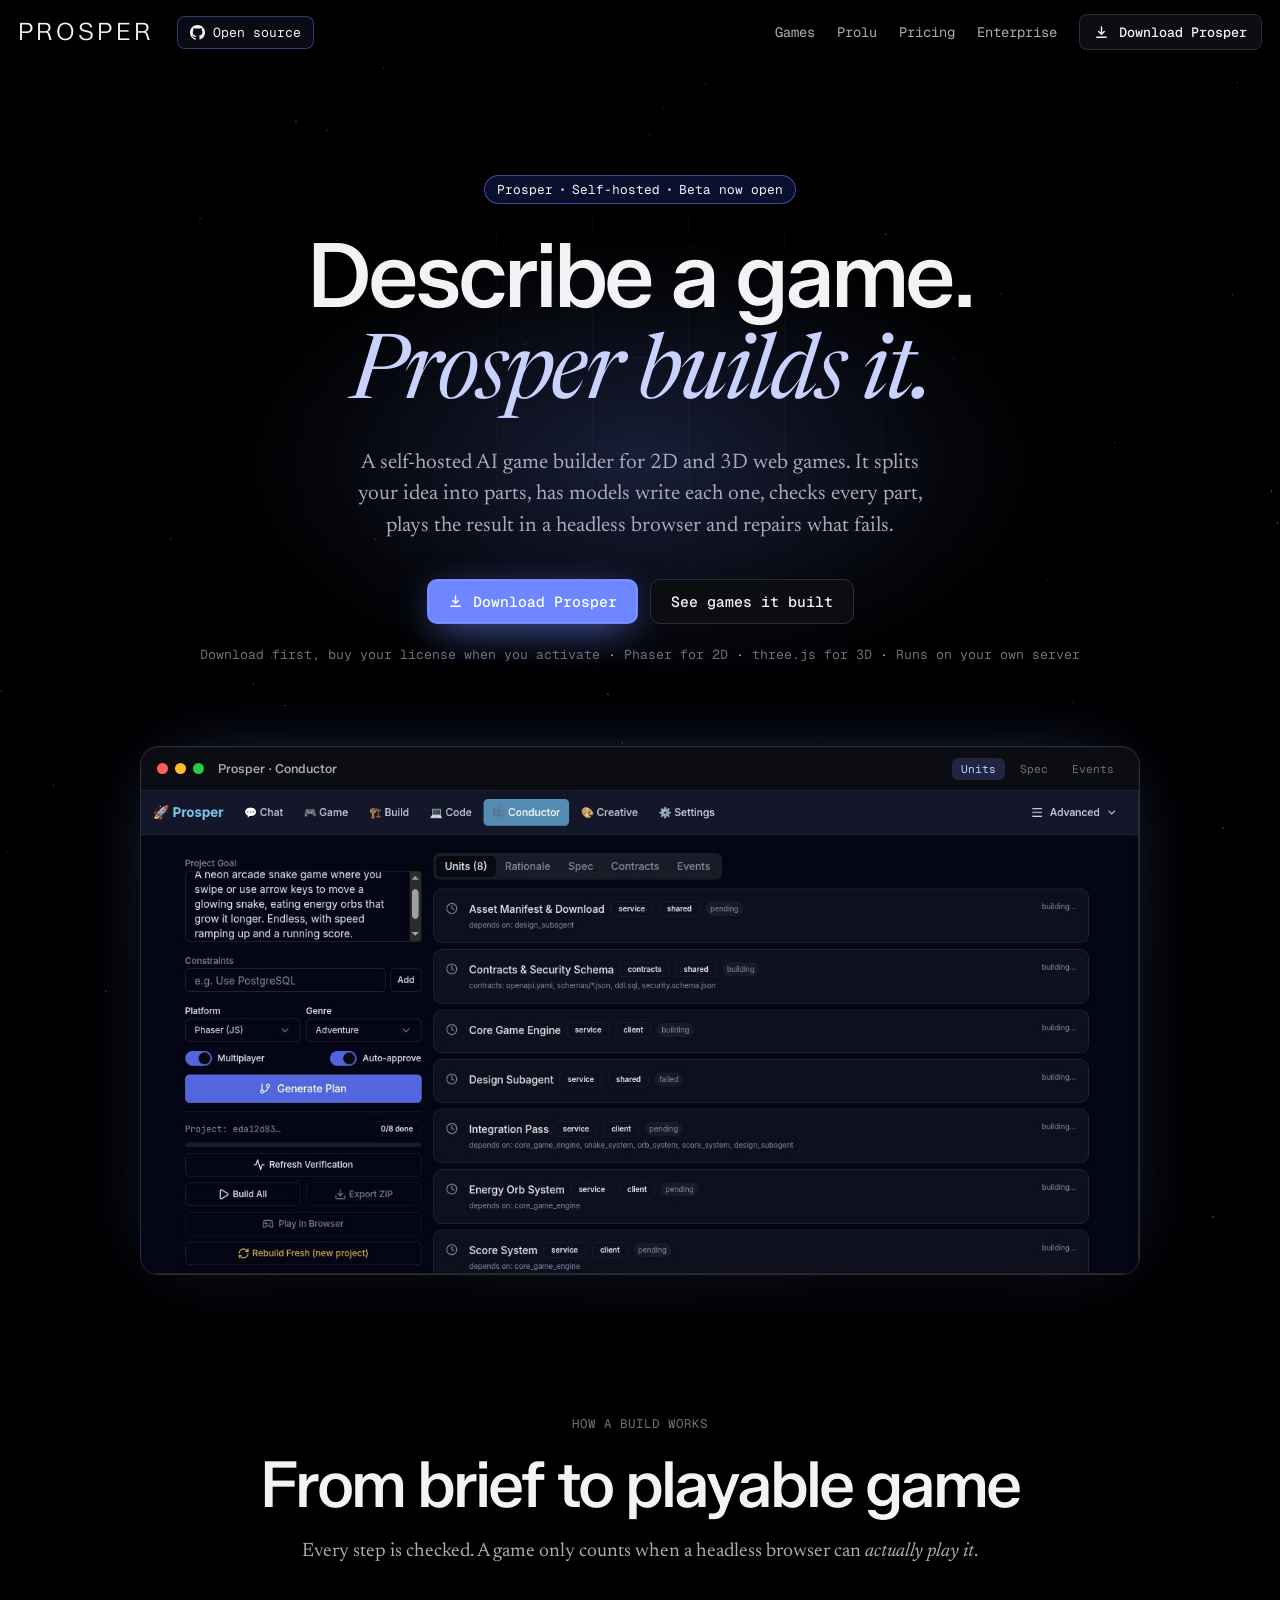
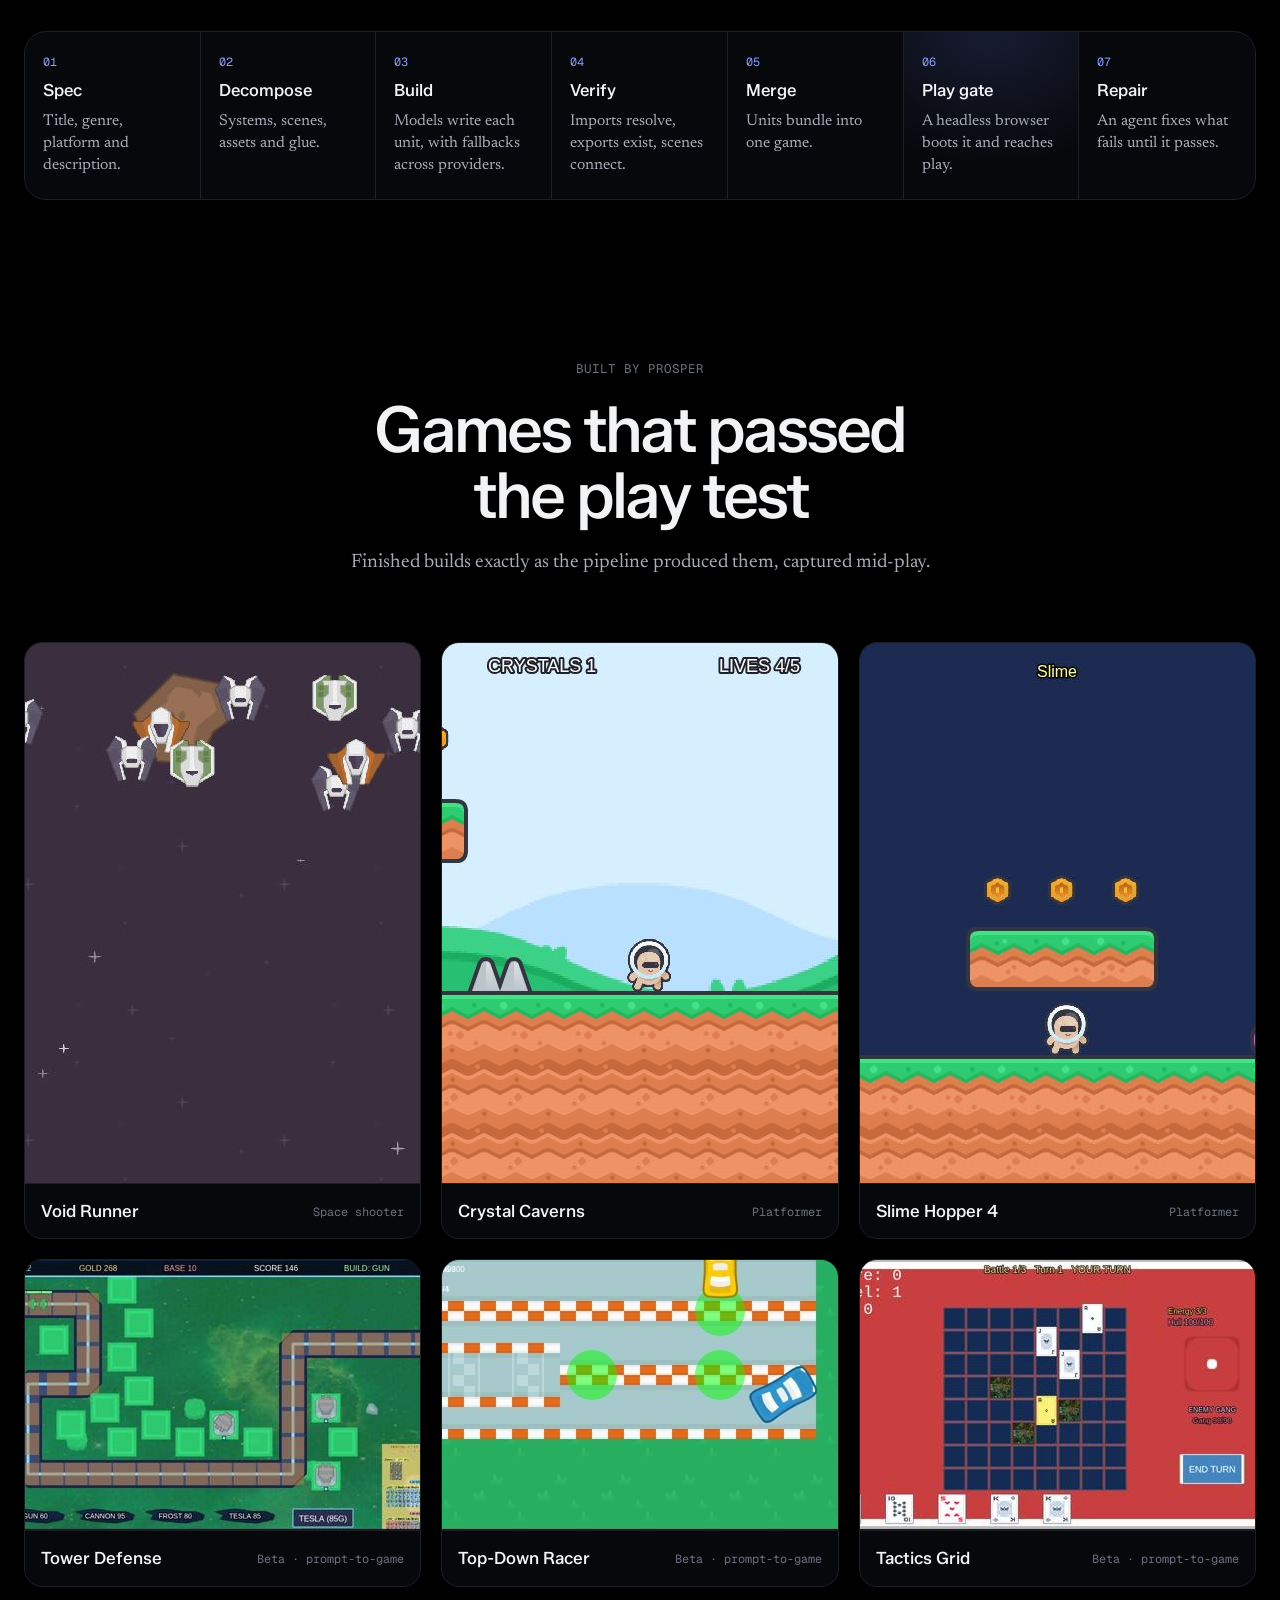
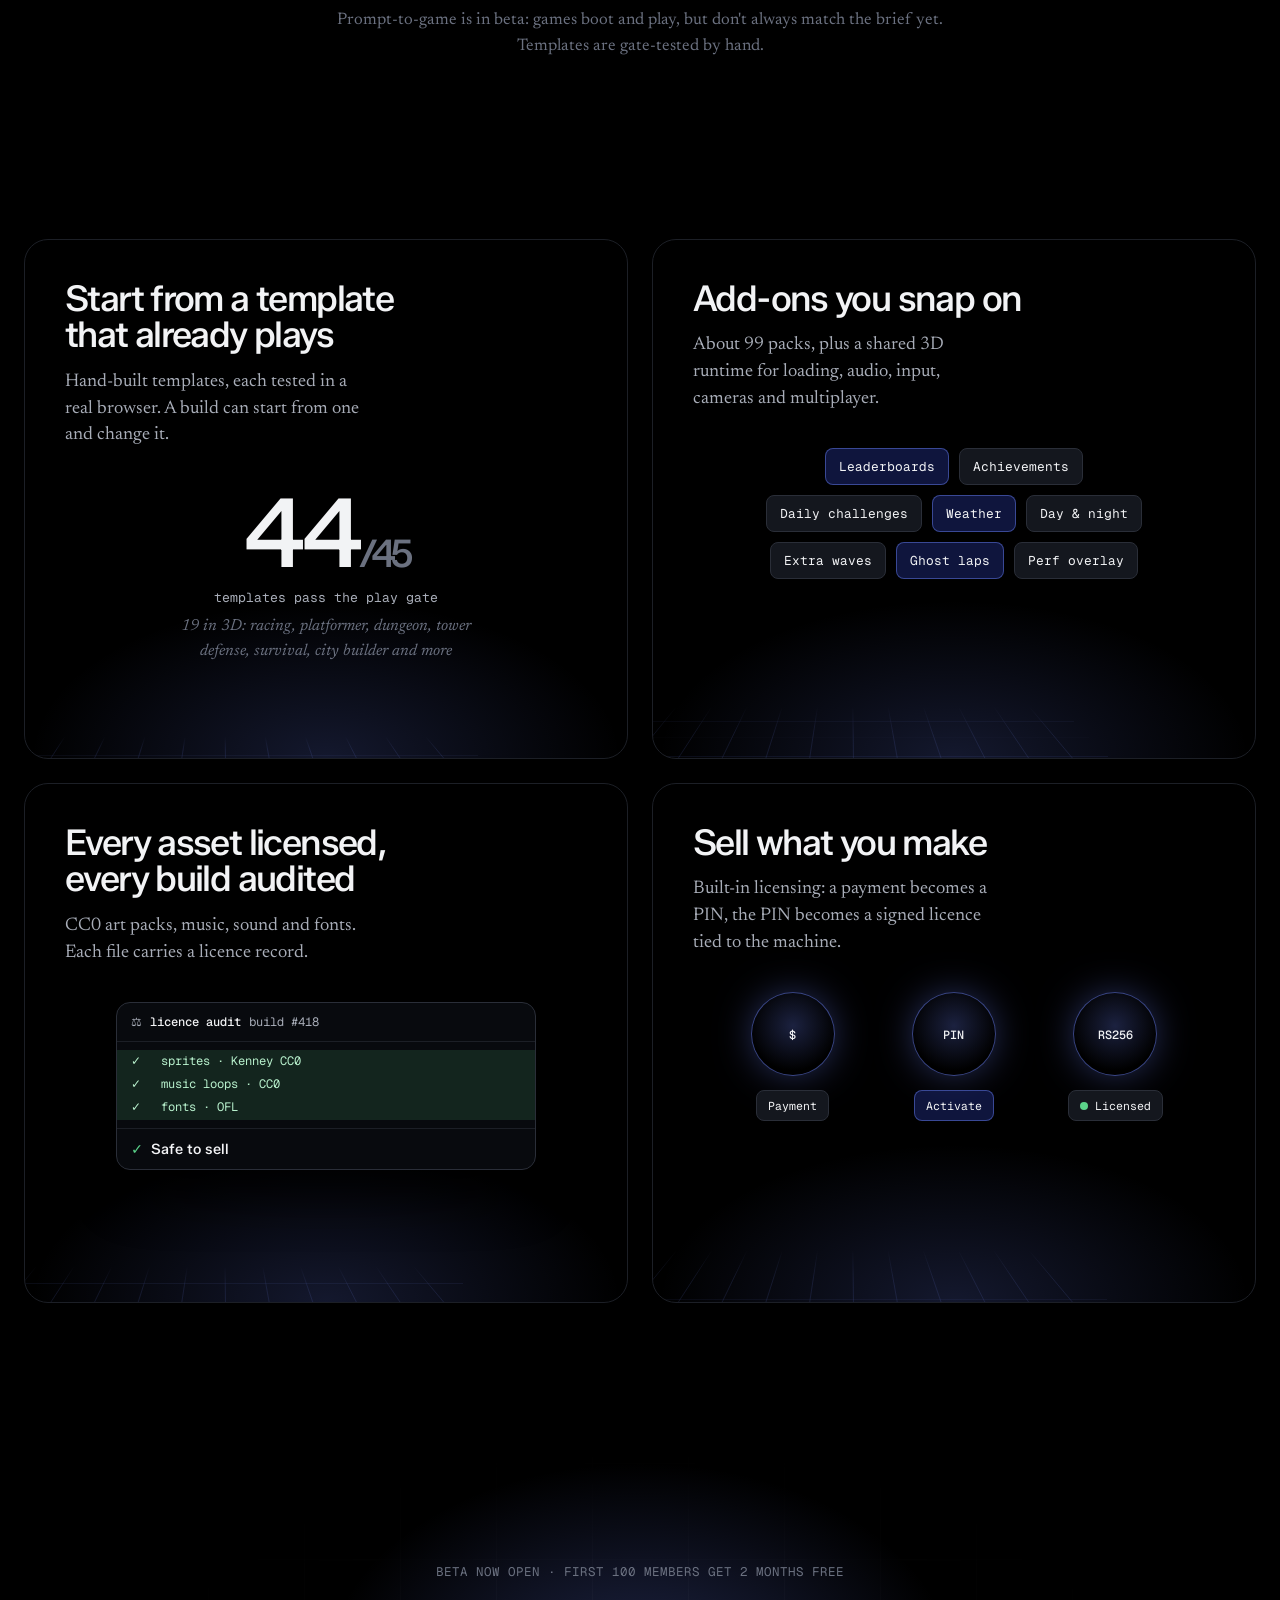
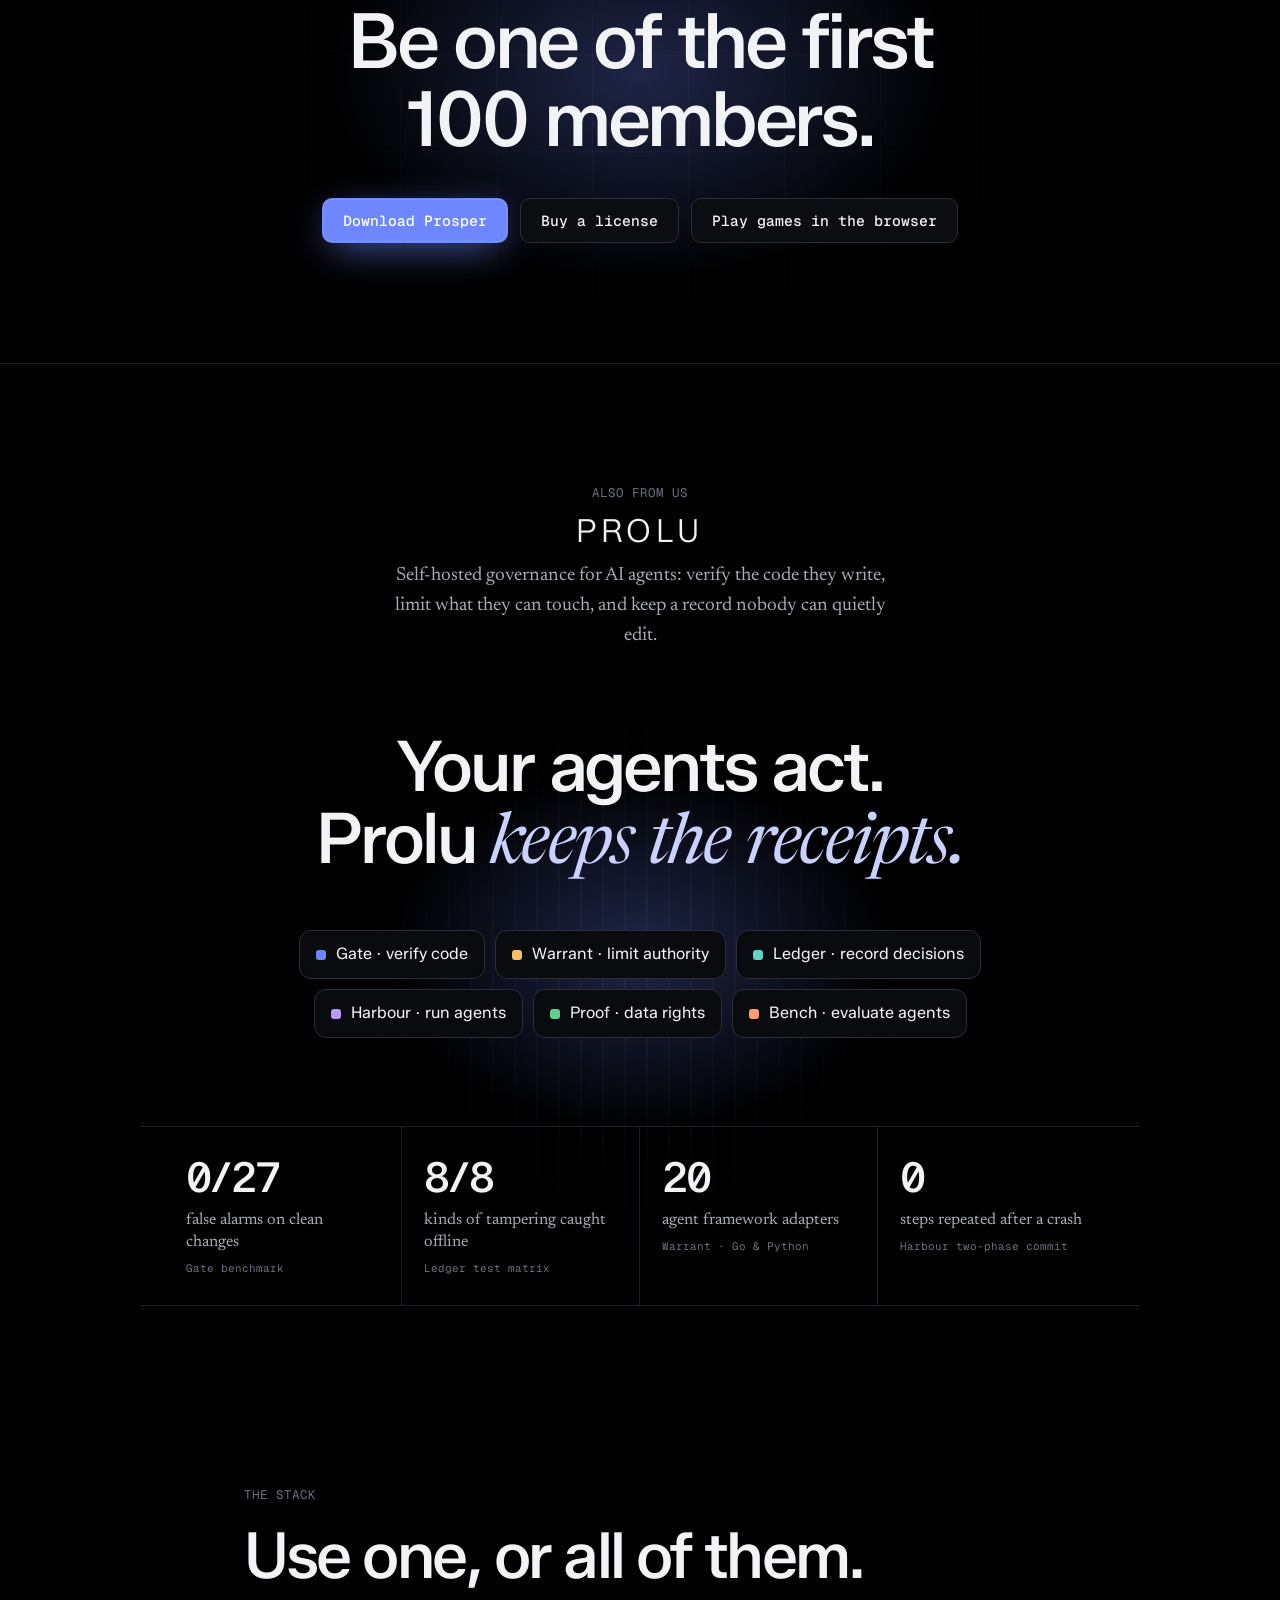
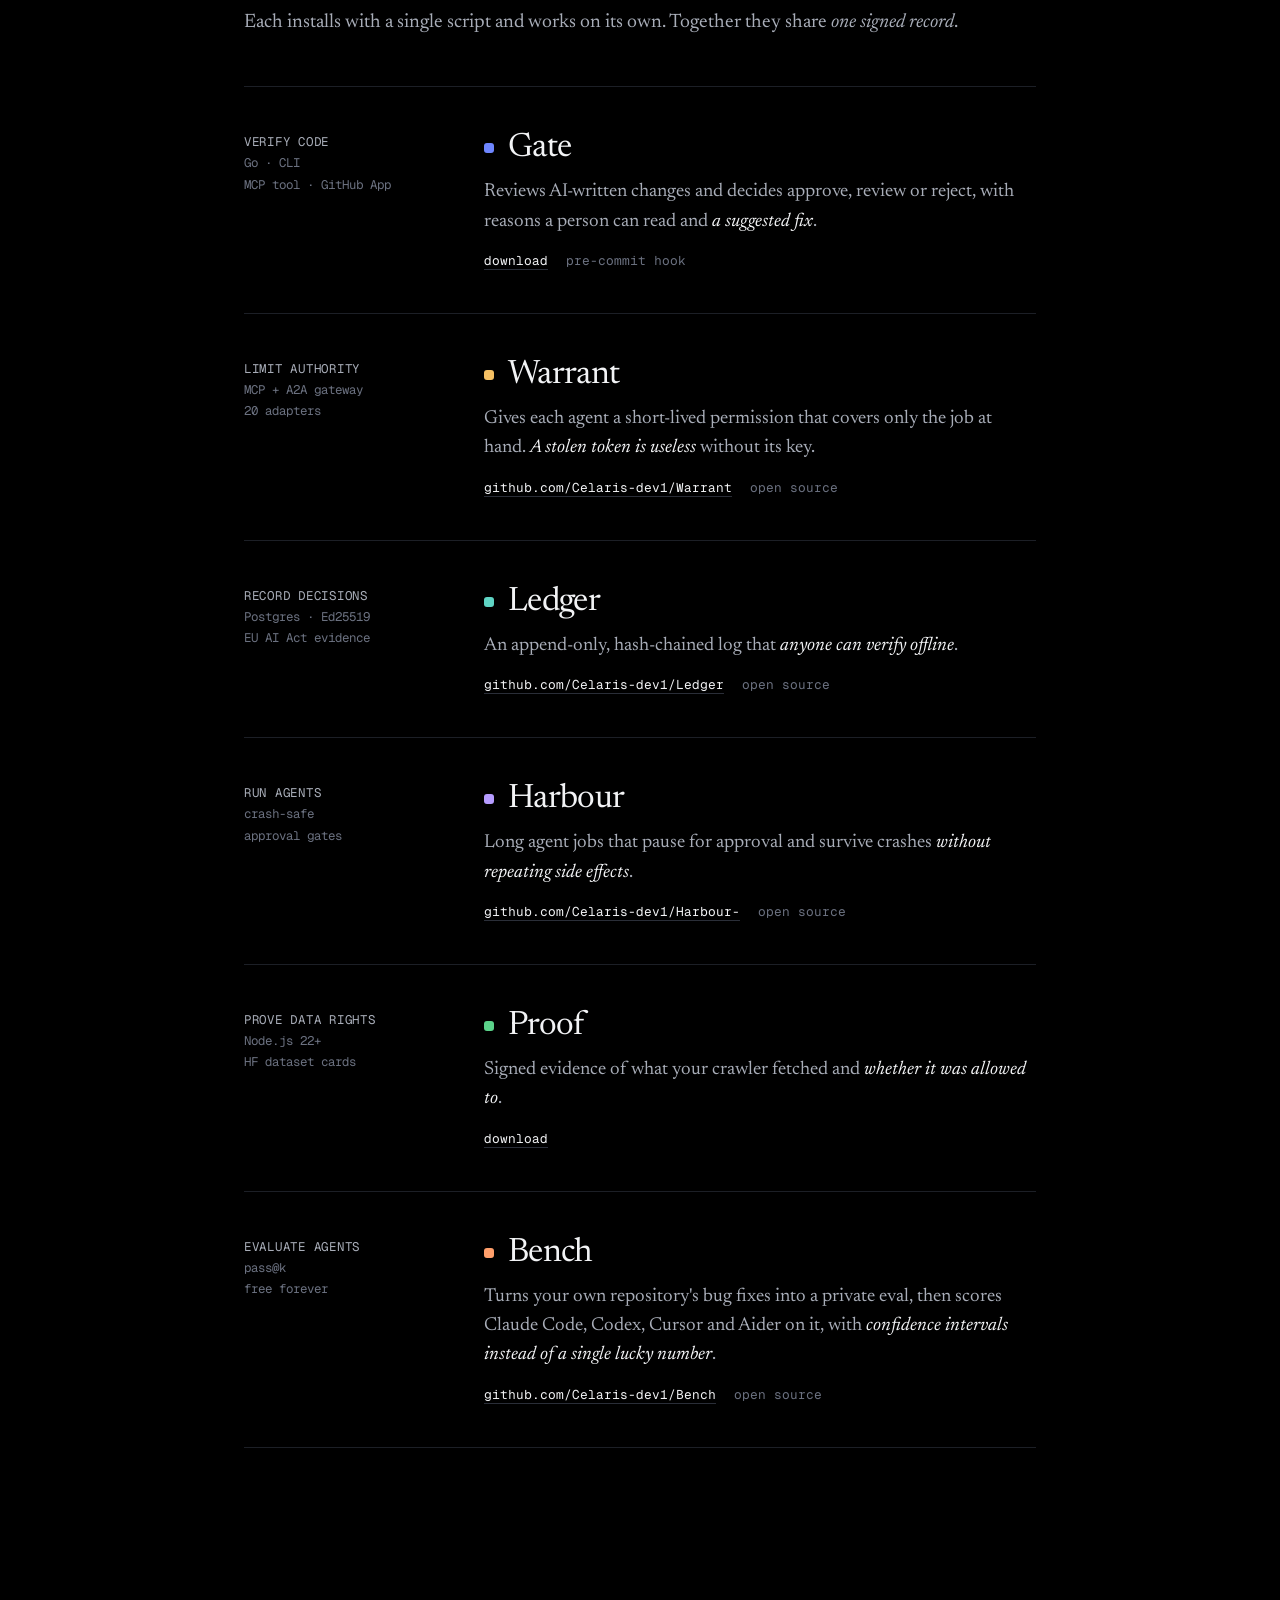
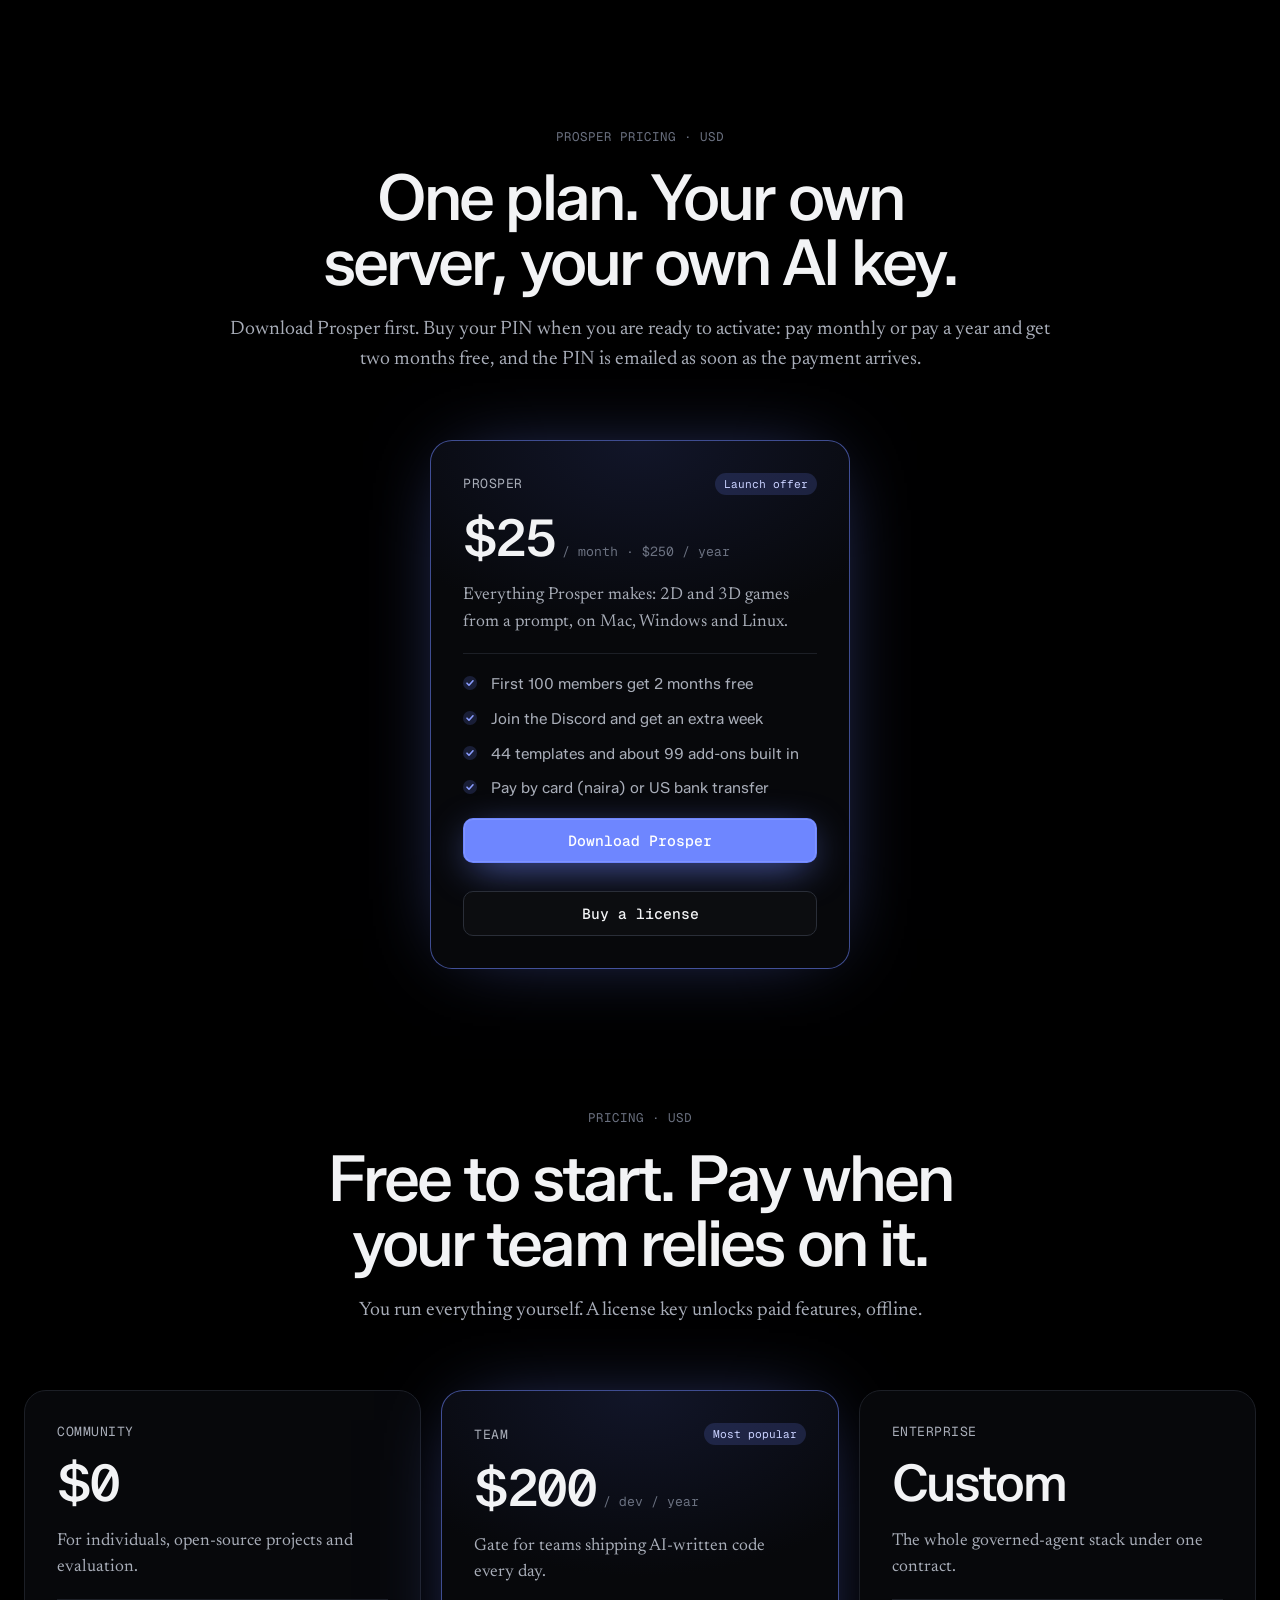
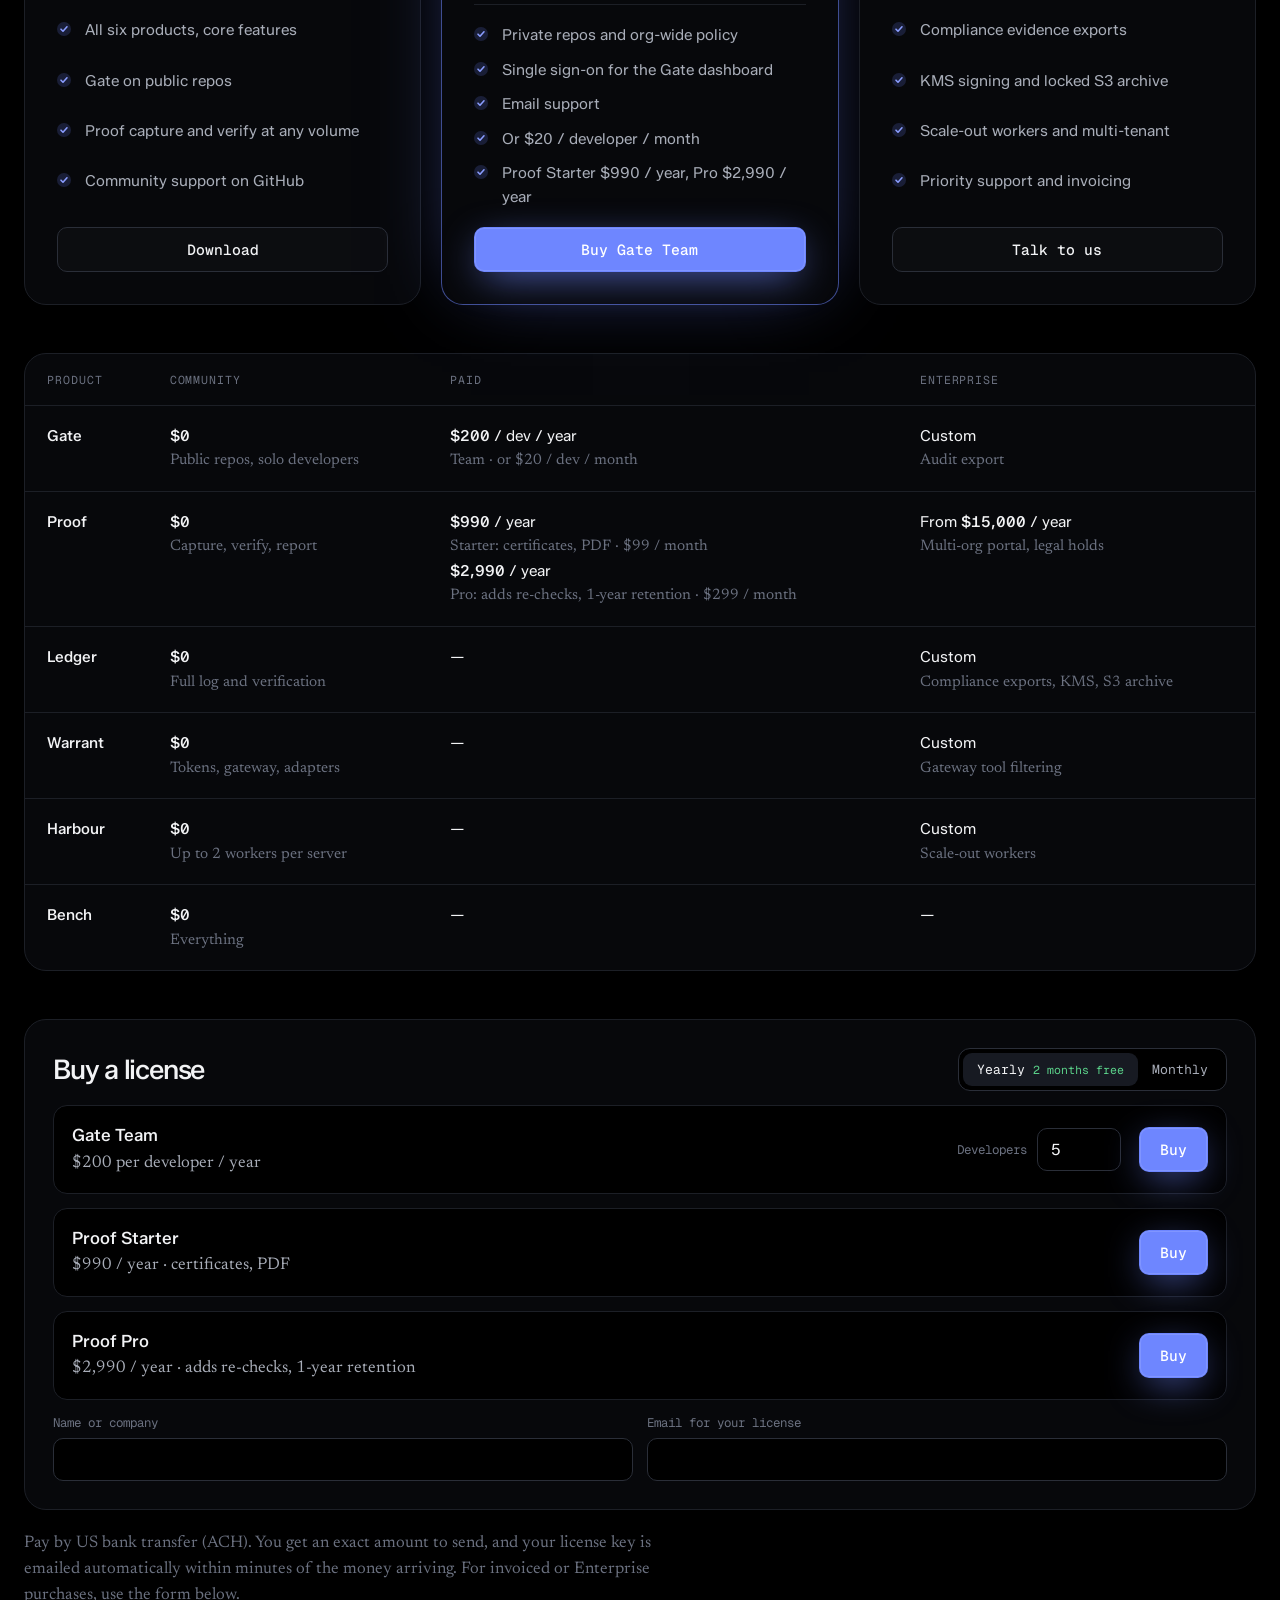
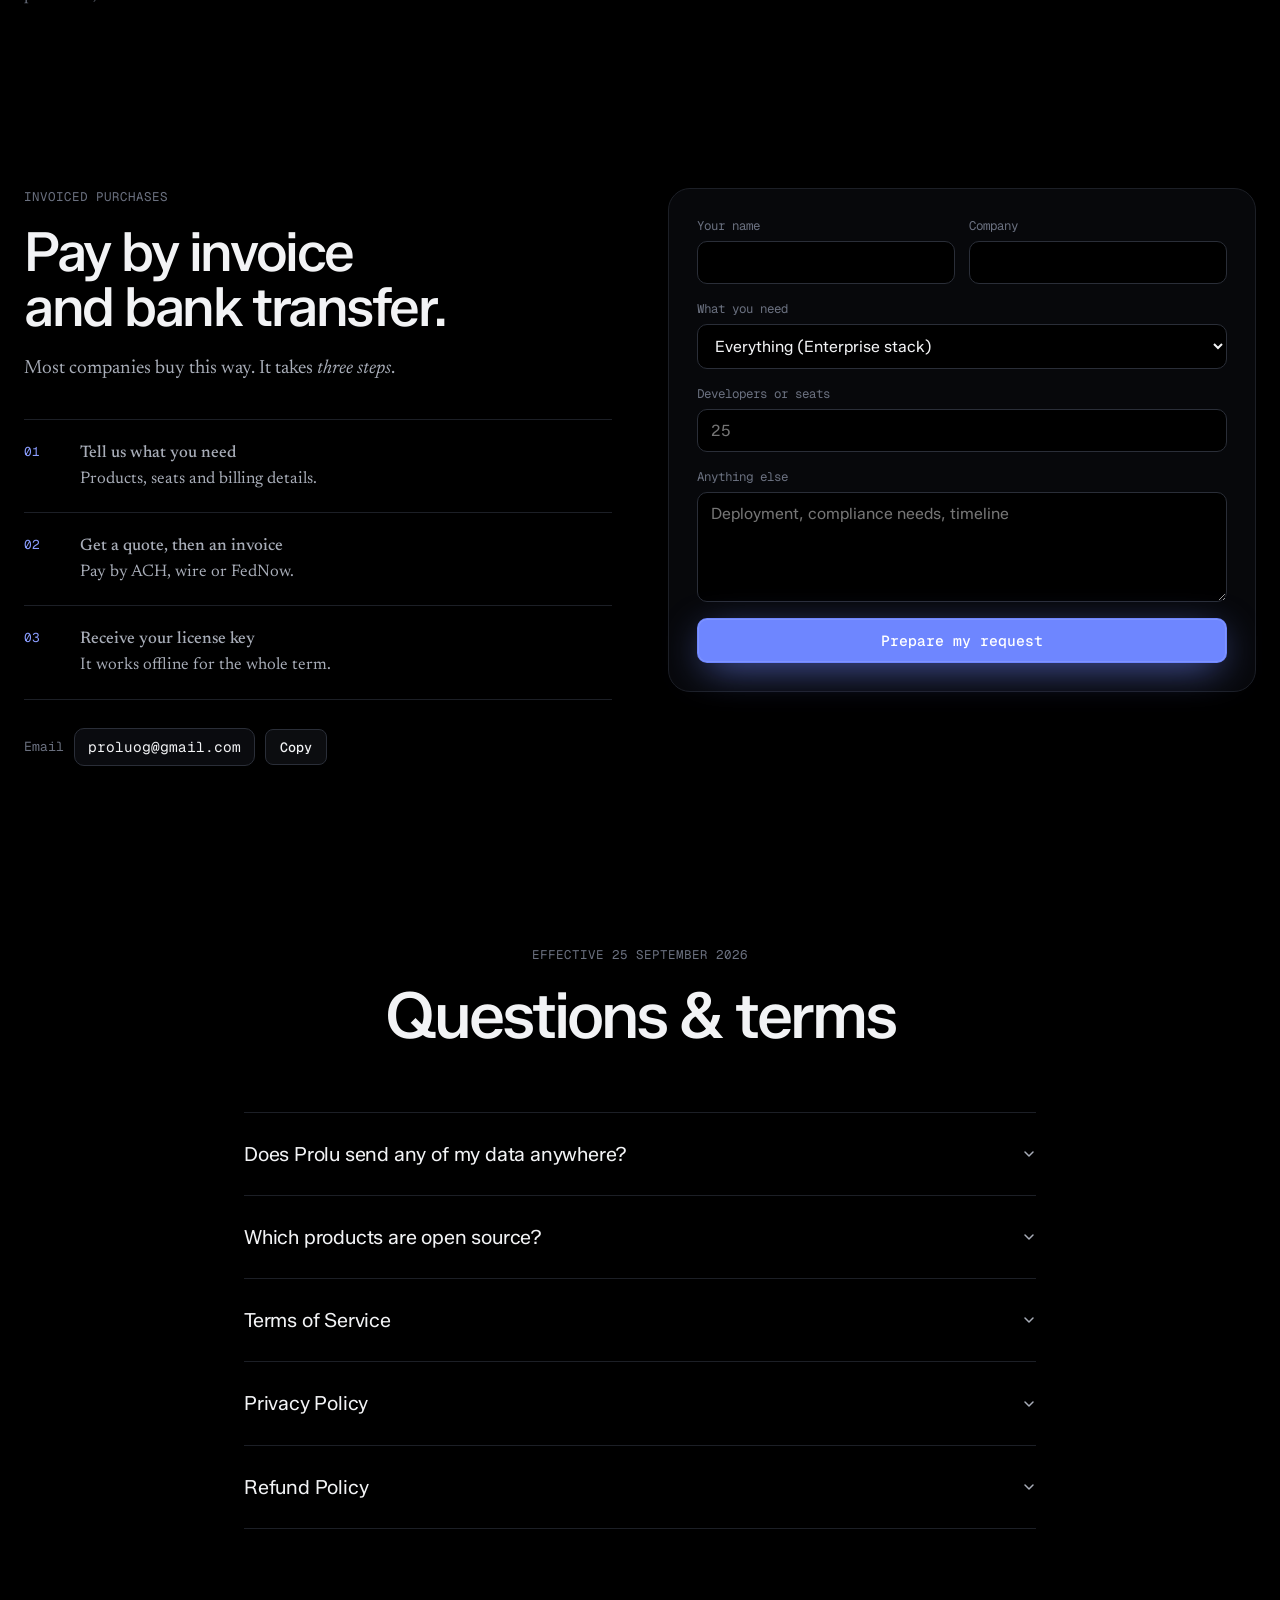
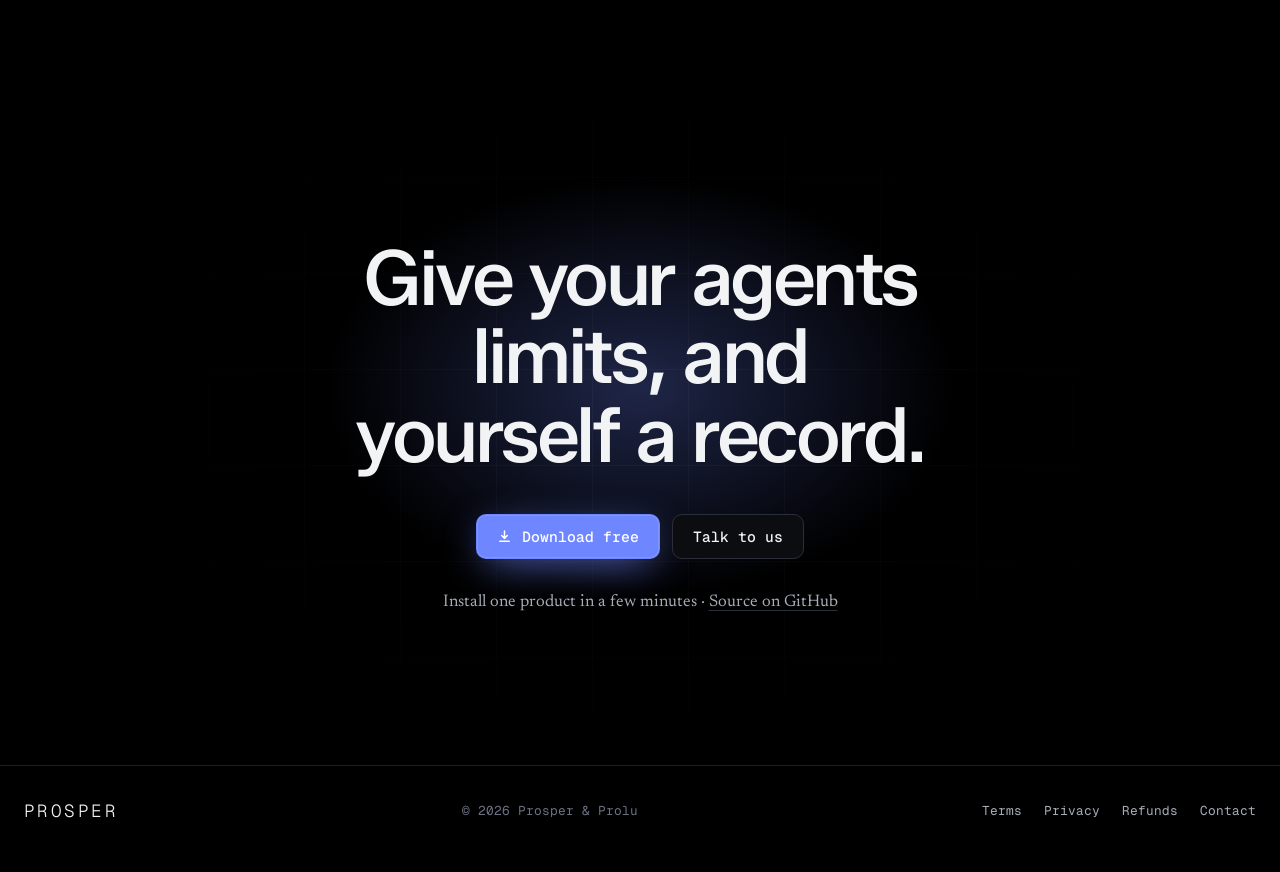
==== commit 30a8fd26: "Site: download Prosper before buying a license Co-Authored-By: Claude Sonnet 5.5 <noreply@anthropic." ====
--- a/index.html
+++ b/index.html
@@ -3,28 +3,13 @@
 <head>
 <meta charset="utf-8">
 <meta name="viewport" content="width=device-width, initial-scale=1, viewport-fit=cover">
-<title>Prosper: AI game builder that ships playable 2D &amp; 3D web games</title>
-<meta name="description" content="Prosper is a self-hosted AI game builder for 2D and 3D web games. Describe a game and get a build that a headless browser has already played. Beta now open: $25/month, first 100 members get 2 months free.">
-<link rel="canonical" href="https://prolu.indevs.in/">
+<meta name="description" content="Prosper: a self-hosted AI game builder for 2D and 3D web games. Describe a game and get a playable, verified build. From the makers of Prolu.">
 <meta name="theme-color" content="#000000">
-<meta property="og:type" content="website">
-<meta property="og:site_name" content="Prosper &amp; Prolu">
-<meta property="og:title" content="Prosper: AI game builder that ships playable 2D &amp; 3D web games">
-<meta property="og:description" content="Prosper is a self-hosted AI game builder for 2D and 3D web games. Describe a game and get a build that a headless browser has already played. Launching 20 October.">
-<meta property="og:url" content="https://prolu.indevs.in/">
-<meta property="og:image" content="https://prolu.indevs.in/img/conductor.jpg">
-<meta name="twitter:card" content="summary_large_image">
-<meta name="twitter:site" content="@Prospernwo">
-<meta name="twitter:title" content="Prosper: AI game builder that ships playable 2D &amp; 3D web games">
-<meta name="twitter:description" content="Prosper is a self-hosted AI game builder for 2D and 3D web games. Describe a game and get a build that a headless browser has already played. Launching 20 October.">
-<meta name="twitter:image" content="https://prolu.indevs.in/img/conductor.jpg">
 <link rel="icon" href="data:image/svg+xml,%3Csvg xmlns=%27http://www.w3.org/2000/svg%27 viewBox=%270 0 32 32%27%3E%3Crect width=%2732%27 height=%2732%27 rx=%278%27 fill=%27%23000%27/%3E%3Cpath d=%27M11 25V7h6.5a6 6 0 0 1 0 12H11%27 stroke=%27%237C93FF%27 stroke-width=%273.4%27 fill=%27none%27 stroke-linecap=%27round%27 stroke-linejoin=%27round%27/%3E%3C/svg%3E">
+<title>Prosper</title>
 <link rel="preconnect" href="https://fonts.googleapis.com">
 <link rel="preconnect" href="https://fonts.gstatic.com" crossorigin>
 <link rel="stylesheet" href="https://fonts.googleapis.com/css2?family=Zalando+Sans:wght@300;400;500;600&family=Geist+Mono:wght@400;500&family=Newsreader:ital,opsz,wght@0,6..72,400;0,6..72,500;1,6..72,400&display=swap">
-<script type="application/ld+json">
-{"@context":"https://schema.org","@type":"SoftwareApplication","name":"Prosper","applicationCategory":"DeveloperApplication","applicationSubCategory":"AI game builder","operatingSystem":"macOS, Windows, Linux","description":"Self-hosted AI game builder for 2D (Phaser) and 3D (three.js) web games. Every build is play-tested in a headless browser and repaired until it passes.","url":"https://prolu.indevs.in/","image":"https://prolu.indevs.in/img/conductor.jpg","offers":{"@type":"Offer","price":"25","priceCurrency":"USD","url":"https://prosper.qzz.io/buy","description":"Per month, or $250 per year"},"sameAs":["https://github.com/Celaris-dev1","https://x.com/Prospernwo"]}
-</script>
 <style>
 :root{
   color-scheme:dark;
@@ -335,7 +320,7 @@
 .chips{display:flex;flex-wrap:wrap;justify-content:center;gap:10px;max-width:420px}
 .chips .tag{font-size:.8rem;padding:9px 13px}
 .final .eyebrow{margin-bottom:22px}
-.divide{text-align:center;padding:120px 24px 100px;border-top:1px solid var(--line);display:grid;justify-items:center;gap:14px}
+.divide{text-align:center;padding:120px 24px 0;border-top:1px solid var(--line);display:grid;justify-items:center;gap:14px}
 .divide .serif{font-size:1.2rem;color:var(--text-2);max-width:46ch}
 .divide .eyebrow{margin:0}
 em.it{font-family:var(--serif);font-style:italic;font-weight:400;letter-spacing:-.025em;color:#C9D1FF}
@@ -350,16 +335,10 @@
   .gallery{grid-template-columns:1fr}
   .bignum b{font-size:4.4rem}
 }
-.playwrap{position:relative;aspect-ratio:16/9;background:#000}
-.playwrap iframe{position:absolute;inset:0;width:100%;height:100%;border:0;display:block}
-.playcover{position:absolute;inset:0;border:0;background:rgba(0,0,0,.55);color:#fff;font:inherit;font-size:1.1rem;cursor:pointer}
-.playcover[hidden]{display:none}
-.gamepick{display:flex;flex-wrap:wrap;justify-content:center;gap:8px;margin-top:14px}
-.gamepick button{background:var(--bg-2,#111);border:1px solid var(--line);color:inherit;font:inherit;font-size:.85rem;padding:8px 14px;border-radius:999px;cursor:pointer;opacity:.7}
-.gamepick button.on{opacity:1;border-color:var(--blue)}
 </style>
 </head>
 <body>
+
 <header class="top" id="top-bar">
   <div class="bar">
     <div class="l">
@@ -370,17 +349,18 @@
       </a>
     </div>
     <nav class="r" aria-label="Main">
-      <a class="navlink hide-m" href="#how">How it works</a>
       <a class="navlink hide-m" href="#games">Games</a>
+      <a class="navlink hide-m" href="#prolu">Prolu</a>
       <a class="navlink hide-m" href="#prosper-pricing">Pricing</a>
-      <a class="navlink" href="/prolu/">Prolu</a>
-      <a class="btn btn-dark btn-sm" href="https://prosper.qzz.io/buy">
+      <a class="navlink" href="#enterprise">Enterprise</a>
+      <a class="btn btn-dark btn-sm" href="/download/#prosper">
         <svg viewBox="0 0 16 16" fill="none" aria-hidden="true"><path d="M8 2v8m0 0l-3-3m3 3l3-3M3 13h10" stroke="currentColor" stroke-width="1.5" stroke-linecap="round" stroke-linejoin="round"/></svg>
-        Buy Prosper
+        Download Prosper
       </a>
     </nav>
   </div>
 </header>
+
 <main id="top">
   <section class="hero">
     <canvas id="stars" aria-hidden="true"></canvas>
@@ -388,13 +368,13 @@
     <h1>Describe a game. <em>Prosper builds it.</em></h1>
     <p class="sub">A self-hosted AI game builder for 2D and 3D web games. It splits your idea into parts, has models write each one, checks every part, plays the result in a headless browser and repairs what fails.</p>
     <div class="ctas">
-      <a class="btn btn-blue" href="https://prosper.qzz.io/buy">
-        <svg viewBox="0 0 16 16" fill="none" aria-hidden="true"><path d="M2 4h12v8H2zM2 4l6 5 6-5" stroke="currentColor" stroke-width="1.5" stroke-linejoin="round"/></svg>
-        Get Prosper
+      <a class="btn btn-blue" href="/download/#prosper">
+        <svg viewBox="0 0 16 16" fill="none" aria-hidden="true"><path d="M8 2v8m0 0l-3-3m3 3l3-3M3 13h10" stroke="currentColor" stroke-width="1.5" stroke-linecap="round" stroke-linejoin="round"/></svg>
+        Download Prosper
       </a>
-      <a class="btn btn-dark" href="#play">Play a game it built</a>
-    </div>
-    <span class="fine">44 of 45 templates pass the play gate <b>·</b> Phaser for 2D, three.js for 3D <b>·</b> Runs on your own server</span>
+      <a class="btn btn-dark" href="#games">See games it built</a>
+    </div>
+    <span class="fine">Download first, buy your license when you activate <b>·</b> Phaser for 2D <b>·</b> three.js for 3D <b>·</b> Runs on your own server</span>
 
     <div class="stage rv">
       <div class="win">
@@ -413,7 +393,7 @@
       <div class="head">
         <span class="eyebrow">How a build works</span>
         <h2 id="how-h">From brief to playable game</h2>
-        <p>Chat-to-code tools hand you code and hope. Prosper doesn't hand you anything until a headless browser can <em>actually play it</em>.</p>
+        <p>Every step is checked. A game only counts when a headless browser can <em>actually play it</em>.</p>
       </div>
       <ol class="pipe rv">
         <li><b>Spec</b><span>Title, genre, platform and description.</span></li>
@@ -434,22 +414,6 @@
         <h2 id="games-h">Games that passed the play test</h2>
         <p>Finished builds exactly as the pipeline produced them, captured mid-play.</p>
       </div>
-      <div class="stage rv" id="play" style="margin:0 auto 28px;max-width:960px">
-        <div class="win">
-          <div class="win-top">
-            <span class="dots"><i></i><i></i><i></i></span>
-            <span class="win-title">Play a Prosper build</span>
-          </div>
-          <div class="playwrap"><iframe id="game" title="Void Runner, a game built by Prosper" src="about:blank" data-base="https://prospernwo.netlify.app/games/" loading="lazy" allow="autoplay; fullscreen; gamepad"></iframe>
-            <button type="button" class="playcover" id="playcover">▶ Play Void Runner</button></div>
-        </div>
-        <div class="gamepick" role="group" aria-label="Choose a game">
-          <button type="button" class="on" data-game="void_runner">Void Runner</button>
-          <button type="button" data-game="crystal_caverns">Crystal Caverns</button>
-          <button type="button" data-game="slime_hopper_4">Slime Hopper 4</button>
-        </div>
-        <p class="note" style="text-align:center;margin-top:12px">Click the game once so it gets your keyboard. Best on a computer. <a id="opengame" href="https://prospernwo.netlify.app/games/void_runner/" target="_blank" rel="noopener">Open in a new tab</a></p>
-      </div>
       <div class="gallery">
         <figure class="gshot rv"><img src="img/void-runner.jpg" width="960" height="540" loading="lazy" alt="Void Runner: a vertical space shooter with enemy ships."><figcaption><b>Void Runner</b><span>Space shooter</span></figcaption></figure>
         <figure class="gshot rv"><img src="img/crystal-caverns.jpg" width="960" height="540" loading="lazy" alt="Crystal Caverns: a platformer with crystals, lives and floating platforms."><figcaption><b>Crystal Caverns</b><span>Platformer</span></figcaption></figure>
@@ -458,7 +422,7 @@
         <figure class="gshot rv"><img src="img/boat-top-down-racer.jpg" width="480" height="270" loading="lazy" alt="A top-down racer with laps, position and a timer."><figcaption><b>Top-Down Racer</b><span>Beta · prompt-to-game</span></figcaption></figure>
         <figure class="gshot rv"><img src="img/pirate-tactics-grid.jpg" width="480" height="270" loading="lazy" alt="A turn-based tactics grid with a hand of cards."><figcaption><b>Tactics Grid</b><span>Beta · prompt-to-game</span></figcaption></figure>
       </div>
-      <p class="note" style="margin-inline:auto;text-align:center">Templates are gate-tested by hand. Prompt-to-game is experimental: every game boots and plays, and matching your brief improves with each release.</p>
+      <p class="note" style="margin-inline:auto;text-align:center">Prompt-to-game is in beta: games boot and play, but don't always match the brief yet. Templates are gate-tested by hand.</p>
     </div>
   </section>
 
@@ -497,7 +461,7 @@
         </article>
         <article class="fcard rv">
           <h3>Sell what you make</h3>
-          <p>Charge for your game with built-in license keys. No store, no cut: a payment becomes a PIN, the PIN unlocks a signed licence.</p>
+          <p>Built-in licensing: a payment becomes a PIN, the PIN becomes a signed licence tied to the machine.</p>
           <div class="demo">
             <div class="tokens">
               <div class="tok"><span class="orb">$</span><span class="tag">Payment</span></div>
@@ -511,12 +475,106 @@
     </div>
   </section>
 
+  <section class="final" style="padding-block:120px" aria-labelledby="pl-h">
+    <span class="eyebrow">Beta now open · <span id="spots">first 100 members get 2 months free</span></span>
+    <h2 id="pl-h" class="rv">Be one of the first 100 members.</h2>
+    <div class="ctas rv">
+      <a class="btn btn-blue" href="/download/#prosper">Download Prosper</a>
+      <a class="btn btn-dark" href="https://prosper.qzz.io/buy">Buy a license</a>
+      <a class="btn btn-dark" href="https://prospernwo.netlify.app" target="_blank" rel="noopener">Play games in the browser</a>
+    </div>
+  </section>
+
+  <div class="divide" id="prolu">
+    <span class="eyebrow">Also from us</span>
+    <p class="word" style="font-size:2rem">PROLU</p>
+    <p class="serif">Self-hosted governance for AI agents: verify the code they write, limit what they can touch, and keep a record nobody can quietly edit.</p>
+  </div>
+
+  <section class="unified" aria-labelledby="uni-h">
+    <h2 id="uni-h" class="rv">Your agents act.<br>Prolu <em class="it">keeps the receipts.</em></h2>
+    <div class="pills rv">
+      <span class="pill"><i style="background:var(--blue)"></i>Gate · verify code</span>
+      <span class="pill"><i style="background:var(--amber)"></i>Warrant · limit authority</span>
+      <span class="pill"><i style="background:var(--teal)"></i>Ledger · record decisions</span>
+      <span class="pill"><i style="background:var(--violet)"></i>Harbour · run agents</span>
+      <span class="pill"><i style="background:var(--green)"></i>Proof · data rights</span>
+      <span class="pill"><i style="background:var(--orange)"></i>Bench · evaluate agents</span>
+    </div>
+    <div class="stats wrap rv">
+      <div class="stat"><div class="v">0/27</div><p class="l">false alarms on clean changes</p><p class="s">Gate benchmark</p></div>
+      <div class="stat"><div class="v">8/8</div><p class="l">kinds of tampering caught offline</p><p class="s">Ledger test matrix</p></div>
+      <div class="stat"><div class="v">20</div><p class="l">agent framework adapters</p><p class="s">Warrant · Go &amp; Python</p></div>
+      <div class="stat"><div class="v">0</div><p class="l">steps repeated after a crash</p><p class="s">Harbour two-phase commit</p></div>
+    </div>
+  </section>
+
+  <section class="sp" id="products" aria-labelledby="prod-h" style="padding-top:40px">
+    <div class="narrow">
+      <div class="head" style="text-align:left;margin:0 0 48px">
+        <span class="eyebrow">The stack</span>
+        <h2 id="prod-h">Use one, or all of them.</h2>
+        <p>Each installs with a single script and works on its own. Together they share <em>one signed record</em>.</p>
+      </div>
+      <div class="ledger-list">
+        <article class="prod rv">
+          <div class="meta"><b>VERIFY CODE</b>Go · CLI<br>MCP tool · GitHub App</div>
+          <div class="body">
+            <h3><i style="background:var(--blue)"></i>Gate</h3>
+            <p>Reviews AI-written changes and decides approve, review or reject, with reasons a person can read and <em>a suggested fix</em>.</p>
+            <div class="links"><a href="/download/#gate">download</a><span>pre-commit hook</span></div>
+          </div>
+        </article>
+        <article class="prod rv">
+          <div class="meta"><b>LIMIT AUTHORITY</b>MCP + A2A gateway<br>20 adapters</div>
+          <div class="body">
+            <h3><i style="background:var(--amber)"></i>Warrant</h3>
+            <p>Gives each agent a short-lived permission that covers only the job at hand. <em>A stolen token is useless</em> without its key.</p>
+            <div class="links"><a href="https://github.com/Celaris-dev1/Warrant" target="_blank" rel="noopener">github.com/Celaris-dev1/Warrant</a><span>open source</span></div>
+          </div>
+        </article>
+        <article class="prod rv">
+          <div class="meta"><b>RECORD DECISIONS</b>Postgres · Ed25519<br>EU AI Act evidence</div>
+          <div class="body">
+            <h3><i style="background:var(--teal)"></i>Ledger</h3>
+            <p>An append-only, hash-chained log that <em>anyone can verify offline</em>.</p>
+            <div class="links"><a href="https://github.com/Celaris-dev1/Ledger" target="_blank" rel="noopener">github.com/Celaris-dev1/Ledger</a><span>open source</span></div>
+          </div>
+        </article>
+        <article class="prod rv">
+          <div class="meta"><b>RUN AGENTS</b>crash-safe<br>approval gates</div>
+          <div class="body">
+            <h3><i style="background:var(--violet)"></i>Harbour</h3>
+            <p>Long agent jobs that pause for approval and survive crashes <em>without repeating side effects</em>.</p>
+            <div class="links"><a href="https://github.com/Celaris-dev1/Harbour-" target="_blank" rel="noopener">github.com/Celaris-dev1/Harbour-</a><span>open source</span></div>
+          </div>
+        </article>
+        <article class="prod rv">
+          <div class="meta"><b>PROVE DATA RIGHTS</b>Node.js 22+<br>HF dataset cards</div>
+          <div class="body">
+            <h3><i style="background:var(--green)"></i>Proof</h3>
+            <p>Signed evidence of what your crawler fetched and <em>whether it was allowed to</em>.</p>
+            <div class="links"><a href="/download/#proof">download</a></div>
+          </div>
+        </article>
+        <article class="prod rv">
+          <div class="meta"><b>EVALUATE AGENTS</b>pass@k<br>free forever</div>
+          <div class="body">
+            <h3><i style="background:var(--orange)"></i>Bench</h3>
+            <p>Turns your own repository's bug fixes into a private eval, then scores Claude Code, Codex, Cursor and Aider on it, with <em>confidence intervals instead of a single lucky number</em>.</p>
+            <div class="links"><a href="https://github.com/Celaris-dev1/Bench" target="_blank" rel="noopener">github.com/Celaris-dev1/Bench</a><span>open source</span></div>
+          </div>
+        </article>
+      </div>
+    </div>
+  </section>
+
   <section class="sp" id="prosper-pricing" aria-labelledby="pp-h" style="padding-bottom:0">
     <div class="wrap">
       <div class="head">
         <span class="eyebrow">Prosper pricing · USD</span>
         <h2 id="pp-h">One plan. Your own server, your own AI key.</h2>
-        <p>Pay monthly or pay a year and get two months free. Your PIN is emailed as soon as the payment arrives.</p>
+        <p>Download Prosper first. Buy your PIN when you are ready to activate: pay monthly or pay a year and get two months free, and the PIN is emailed as soon as the payment arrives.</p>
       </div>
       <div class="plans" style="grid-template-columns:minmax(0,420px);justify-content:center">
         <div class="plan hl rv">
@@ -529,37 +587,298 @@
             <li>44 templates and about 99 add-ons built in</li>
             <li>Pay by card (naira) or US bank transfer</li>
           </ul>
-          <a class="btn btn-blue" href="https://prosper.qzz.io/buy">Buy Prosper</a>
-        </div>
-      </div>
-    </div>
-  </section>
-
-  <section class="final" style="padding-block:120px" aria-labelledby="pl-h">
-    <span class="eyebrow">Beta now open · <span id="spots">first 100 members get 2 months free</span></span>
-    <h2 id="pl-h" class="rv">Be one of the first 100 members.</h2>
+          <a class="btn btn-blue" href="/download/#prosper">Download Prosper</a>
+          <a class="btn btn-dark" href="https://prosper.qzz.io/buy" style="margin-top:10px">Buy a license</a>
+        </div>
+      </div>
+    </div>
+  </section>
+
+  <section class="sp" id="pricing" aria-labelledby="price-h">
+    <div class="wrap">
+      <div class="head">
+        <span class="eyebrow">Pricing · USD</span>
+        <h2 id="price-h">Free to start. Pay when your team relies on it.</h2>
+        <p>You run everything yourself. A license key unlocks paid features, offline.</p>
+      </div>
+      <div class="plans">
+        <div class="plan rv">
+          <div class="pn">Community</div>
+          <div class="price">$0</div>
+          <p>For individuals, open-source projects and evaluation.</p>
+          <ul>
+            <li>All six products, core features</li>
+            <li>Gate on public repos</li>
+            <li>Proof capture and verify at any volume</li>
+            <li>Community support on GitHub</li>
+          </ul>
+          <a class="btn btn-dark" href="/download/">Download</a>
+        </div>
+        <div class="plan hl rv">
+          <div class="pn">Team <span>Most popular</span></div>
+          <div class="price">$200<small> / dev / year</small></div>
+          <p>Gate for teams shipping AI-written code every day.</p>
+          <ul>
+            <li>Private repos and org-wide policy</li>
+            <li>Single sign-on for the Gate dashboard</li>
+            <li>Email support</li>
+            <li>Or $20 / developer / month</li>
+            <li>Proof Starter $990 / year, Pro $2,990 / year</li>
+          </ul>
+          <a class="btn btn-blue" href="#buy" data-buy="gate-team">Buy Gate Team</a>
+        </div>
+        <div class="plan rv">
+          <div class="pn">Enterprise</div>
+          <div class="price">Custom</div>
+          <p>The whole governed-agent stack under one contract.</p>
+          <ul>
+            <li>Compliance evidence exports</li>
+            <li>KMS signing and locked S3 archive</li>
+            <li>Scale-out workers and multi-tenant</li>
+            <li>Priority support and invoicing</li>
+          </ul>
+          <a class="btn btn-dark" href="#enterprise">Talk to us</a>
+        </div>
+      </div>
+
+      <div class="tbl rv">
+        <table>
+          <thead><tr><th scope="col">Product</th><th scope="col">Community</th><th scope="col">Paid</th><th scope="col">Enterprise</th></tr></thead>
+          <tbody>
+            <tr><td>Gate</td><td><span class="amt">$0</span><span class="s">Public repos, solo developers</span></td><td><span class="amt">$200</span> / dev / year<span class="s">Team · or $20 / dev / month</span></td><td>Custom<span class="s">Audit export</span></td></tr>
+            <tr><td>Proof</td><td><span class="amt">$0</span><span class="s">Capture, verify, report</span></td><td><span class="amt">$990</span> / year<span class="s">Starter: certificates, PDF · $99 / month</span><span class="amt">$2,990</span> / year<span class="s">Pro: adds re-checks, 1-year retention · $299 / month</span></td><td>From <span class="amt">$15,000</span> / year<span class="s">Multi-org portal, legal holds</span></td></tr>
+            <tr><td>Ledger</td><td><span class="amt">$0</span><span class="s">Full log and verification</span></td><td>—</td><td>Custom<span class="s">Compliance exports, KMS, S3 archive</span></td></tr>
+            <tr><td>Warrant</td><td><span class="amt">$0</span><span class="s">Tokens, gateway, adapters</span></td><td>—</td><td>Custom<span class="s">Gateway tool filtering</span></td></tr>
+            <tr><td>Harbour</td><td><span class="amt">$0</span><span class="s">Up to 2 workers per server</span></td><td>—</td><td>Custom<span class="s">Scale-out workers</span></td></tr>
+            <tr><td>Bench</td><td><span class="amt">$0</span><span class="s">Everything</span></td><td>—</td><td>—</td></tr>
+          </tbody>
+        </table>
+      </div>
+
+      <div class="buy" id="buy">
+        <div class="buy-h">
+          <h3>Buy a license</h3>
+          <div class="seg" role="radiogroup" aria-label="Billing period">
+            <label><input type="radio" name="period" value="yearly" checked><span>Yearly <em>2 months free</em></span></label>
+            <label><input type="radio" name="period" value="monthly"><span>Monthly</span></label>
+          </div>
+        </div>
+        <div class="buy-item">
+          <div><b>Gate Team</b><span data-y="$200 per developer / year" data-m="$20 per developer / month">$200 per developer / year</span></div>
+          <label for="gate-seats">Developers <input id="gate-seats" type="number" min="1" max="500" value="5" inputmode="numeric"></label>
+          <button class="btn btn-blue" type="button" data-buy="gate-team">Buy</button>
+        </div>
+        <div class="buy-item">
+          <div><b>Proof Starter</b><span data-y="$990 / year · certificates, PDF" data-m="$99 / month · certificates, PDF">$990 / year · certificates, PDF</span></div>
+          <span></span>
+          <button class="btn btn-blue" type="button" data-buy="proof-starter">Buy</button>
+        </div>
+        <div class="buy-item">
+          <div><b>Proof Pro</b><span data-y="$2,990 / year · adds re-checks, 1-year retention" data-m="$299 / month · adds re-checks, 1-year retention">$2,990 / year · adds re-checks, 1-year retention</span></div>
+          <span></span>
+          <button class="btn btn-blue" type="button" data-buy="proof-pro">Buy</button>
+        </div>
+        <div class="two" id="buyer">
+          <label class="f" for="b-name">Name or company<input id="b-name" autocomplete="organization"></label>
+          <label class="f" for="b-email">Email for your license<input id="b-email" type="email" autocomplete="email"></label>
+        </div>
+        <label class="hp" aria-hidden="true">Website<input id="b-site" tabindex="-1" autocomplete="off"></label>
+        <p class="buy-msg" id="buy-msg" role="status" hidden></p>
+      </div>
+      <p class="note">Pay by US bank transfer (ACH). You get an exact amount to send, and your license key is emailed automatically within minutes of the money arriving. For invoiced or Enterprise purchases, use the form below.</p>
+    </div>
+  </section>
+
+  <section class="sp" id="enterprise" aria-labelledby="ent-h" style="padding-top:40px">
+    <div class="wrap ent">
+      <div class="rv">
+        <span class="eyebrow">Invoiced purchases</span>
+        <h2 id="ent-h">Pay by invoice and bank transfer.</h2>
+        <p class="lede">Most companies buy this way. It takes <em>three steps</em>.</p>
+        <ol class="steps">
+          <li><span><b>Tell us what you need</b>Products, seats and billing details.</span></li>
+          <li><span><b>Get a quote, then an invoice</b>Pay by ACH, wire or FedNow.</span></li>
+          <li><span><b>Receive your license key</b>It works offline for the whole term.</span></li>
+        </ol>
+        <div class="contact">Email <code id="email">proluog@gmail.com</code><button class="btn btn-dark btn-sm" type="button" id="copy">Copy</button></div>
+      </div>
+      <form id="quote" class="rv" novalidate>
+        <div class="two">
+          <label class="f" for="q-name">Your name<input id="q-name" name="name" autocomplete="name" required></label>
+          <label class="f" for="q-company">Company<input id="q-company" name="company" autocomplete="organization" required></label>
+        </div>
+        <label class="f" for="q-product">What you need
+          <select id="q-product" name="product">
+            <option>Everything (Enterprise stack)</option>
+            <option>Gate Team</option>
+            <option>Proof Pro</option>
+            <option>Proof Enterprise</option>
+            <option>Ledger Enterprise</option>
+            <option>Warrant Enterprise</option>
+            <option>Harbour Enterprise</option>
+          </select>
+        </label>
+        <label class="f" for="q-seats">Developers or seats<input id="q-seats" name="seats" inputmode="numeric" placeholder="25"></label>
+        <label class="f" for="q-notes">Anything else<textarea id="q-notes" name="notes" placeholder="Deployment, compliance needs, timeline"></textarea></label>
+        <button class="btn btn-blue" type="submit">Prepare my request</button>
+        <div class="out" id="out" hidden></div>
+      </form>
+    </div>
+  </section>
+
+  <section class="sp" id="legal" aria-labelledby="legal-h" style="padding-top:40px">
+    <div class="narrow">
+      <div class="head">
+        <span class="eyebrow">Effective 25 September 2026</span>
+        <h2 id="legal-h">Questions &amp; terms</h2>
+      </div>
+      <div class="faq">
+        <details>
+          <summary>Does Prolu send any of my data anywhere?</summary>
+          <div class="lb"><p>No. Everything runs on your own servers and license checks happen entirely offline. Prolu never sends us your code, logs, agent data, crawl data or usage statistics.</p></div>
+        </details>
+        <details>
+          <summary>Which products are open source?</summary>
+          <div class="lb"><p>Warrant, Ledger, Harbour and Bench are on GitHub. Gate and Proof ship under the Prolu Commercial License: the Community edition is free, and paid features need a license key.</p></div>
+        </details>
+        <details id="terms">
+          <summary>Terms of Service</summary>
+          <div class="lb">
+            <p>These terms cover your use of Prolu software (Gate, Proof, Ledger, Warrant, Harbour and Bench) and any paid license. By downloading the software or buying a license you agree to them.</p>
+            <h4>Open-source use</h4>
+            <p>Each open-source product's code is available under the license in its repository (Apache License 2.0 unless the repository says otherwise). Those licenses govern the code; these terms only add rules for paid licenses and support.</p>
+            <h4>Paid licenses</h4>
+            <ul>
+              <li>A license key unlocks the paid features for the edition, seat count and term on your order or invoice.</li>
+              <li>Install licensed software on infrastructure you control, for your organisation's internal use. Don't resell, share or publish license keys.</li>
+              <li>Seat counts are checked locally. Going over shows a warning, and we ask you to true up at renewal.</li>
+              <li>When a license expires, paid features keep working for 14 days, then switch off. Your data is never deleted or locked.</li>
+            </ul>
+            <h4>Payment</h4>
+            <p>Self-serve plans are paid by US bank transfer (ACH) for the exact amount shown on your order; your license is issued once the payment arrives. Unpaid orders expire after 3 days. Invoices are due within 30 days by bank transfer unless your quote says otherwise.</p>
+            <h4>Support</h4>
+            <p>Community users get help through the public issue trackers. Paid plans include email support. Enterprise response times are set in your order.</p>
+            <h4>Warranty and liability</h4>
+            <p>The software is provided as is. Version 0.1.0 is an early preview; evaluate it before using it in production. To the extent the law allows, our total liability for any claim is limited to what you paid us in the 12 months before the claim.</p>
+            <h4>Changes</h4>
+            <p>We may update these terms. Material changes will be posted here with a new effective date and won't apply to a license term you've already paid for.</p>
+          </div>
+        </details>
+        <details id="privacy">
+          <summary>Privacy Policy</summary>
+          <div class="lb">
+            <p>Prolu software runs on your own servers. It doesn't send us your code, logs, agent data, crawl data or usage statistics. License checks happen entirely offline.</p>
+            <h4>What we collect</h4>
+            <ul>
+              <li>When you contact us or buy: your name, email, company, and the billing details we need to issue a license or invoice.</li>
+              <li>When you pay: the amount and date of your bank transfer, so we can match it to your order. We never see your bank login.</li>
+            </ul>
+            <h4>How we use it</h4>
+            <p>Only to reply to you, issue and renew licenses, provide support, and meet tax and accounting rules. We don't sell personal data or use it for advertising.</p>
+            <h4>Retention and your rights</h4>
+            <p>We keep order records as long as tax law requires, and other contact data until you ask us to delete it. Ask for a copy, a correction or deletion at proluog@gmail.com.</p>
+          </div>
+        </details>
+        <details id="refunds">
+          <summary>Refund Policy</summary>
+          <div class="lb">
+            <p>If a paid plan doesn't work for you, ask for a refund within 14 days of your first payment and we'll refund it in full.</p>
+            <ul>
+              <li>Monthly plans can be cancelled any time and stay active to the end of the paid month.</li>
+              <li>Annual and Enterprise plans are fully refundable within 14 days of the first payment; after that, per your order.</li>
+              <li>Refunds are returned by bank transfer to the account that paid.</li>
+            </ul>
+            <p>To request a refund, email us with your order or invoice number.</p>
+          </div>
+        </details>
+      </div>
+    </div>
+  </section>
+
+  <section class="final" aria-labelledby="cta-h">
+    <h2 id="cta-h" class="rv">Give your agents limits, and yourself a record.</h2>
     <div class="ctas rv">
-      <a class="btn btn-blue" href="https://prosper.qzz.io/buy">Get Prosper</a>
-      <a class="btn btn-dark" href="https://prospernwo.netlify.app" target="_blank" rel="noopener">Read the build log</a>
-    </div>
-  </section>
-
-  <div class="divide">
-    <span class="eyebrow">Also from us</span>
-    <p class="word" style="font-size:2rem">PROLU</p>
-    <p class="serif">Self-hosted governance for AI agents: verify the code they write, limit what they can touch, and keep a record nobody can quietly edit.</p>
-    <div class="ctas"><a class="btn btn-dark" href="/prolu/">Explore Prolu</a></div>
-  </div>
+      <a class="btn btn-blue" href="/download/">
+        <svg viewBox="0 0 16 16" fill="none" aria-hidden="true"><path d="M8 2v8m0 0l-3-3m3 3l3-3M3 13h10" stroke="currentColor" stroke-width="1.6" stroke-linecap="round" stroke-linejoin="round"/></svg>
+        Download free
+      </a>
+      <a class="btn btn-dark" href="#enterprise">Talk to us</a>
+    </div>
+    <p class="fine">Install one product in a few minutes · <a href="https://github.com/Celaris-dev1" target="_blank" rel="noopener">Source on GitHub</a></p>
+  </section>
 </main>
 
 <footer>
   <div class="wrap">
     <a class="word" href="#top">PROSPER</a>
     <span>© 2026 Prosper &amp; Prolu</span>
-    <span class="links"><a href="/prolu/#terms">Terms</a><a href="/prolu/#privacy">Privacy</a><a href="/prolu/">Prolu</a><a href="mailto:proluog@gmail.com">Contact</a></span>
+    <span class="links"><a href="#terms">Terms</a><a href="#privacy">Privacy</a><a href="#refunds">Refunds</a><a href="#enterprise">Contact</a></span>
   </div>
 </footer>
 
+<script src="https://cdn.paddle.com/paddle/v2/paddle.js"></script>
+<script>
+// Paddle checkout. Fill these in from the Paddle dashboard once the account is approved:
+//   Developer tools -> Authentication -> client-side token (starts with live_ or test_)
+//   Catalog -> Products -> each price's ID (starts with pri_)
+// Client-side tokens and price IDs are meant to be public; never put an API key here.
+// Bank-transfer autopay: the Google Apps Script web app URL (ends in /exec).
+var AUTOPAY_URL = 'https://script.google.com/macros/s/AKfycbxsNm32PWkPyENJ9vfqRs9KZTzvHJ_NYJT7MN8vb2Y8umLgftnMu_SGjZuamgZdS5mg/exec';
+var PADDLE = {
+  environment: 'production',   // 'sandbox' while testing with a test_ token
+  clientToken: '',
+  prices: { 'gate-team-yearly': '', 'gate-team-monthly': '', 'proof-starter-yearly': '', 'proof-starter-monthly': '', 'proof-pro-yearly': '', 'proof-pro-monthly': '' }
+};
+(function(){
+  var ready = false;
+  try {
+    if (PADDLE.clientToken && window.Paddle) {
+      if (PADDLE.environment === 'sandbox') Paddle.Environment.set('sandbox');
+      Paddle.Initialize({ token: PADDLE.clientToken });
+      ready = true;
+    }
+  } catch (e) { ready = false; }
+  var msg = document.getElementById('buy-msg'), busy = false;
+  function period(){ var r = document.querySelector('input[name=period]:checked'); return r ? r.value : 'yearly'; }
+  document.querySelectorAll('input[name=period]').forEach(function(r){ r.addEventListener('change', function(){
+    var p = period();
+    document.querySelectorAll('[data-y]').forEach(function(e){ e.textContent = e.getAttribute(p === 'yearly' ? 'data-y' : 'data-m'); });
+  }); });
+  if (!AUTOPAY_URL) document.getElementById('buyer').style.display = 'none';
+  document.querySelectorAll('[data-buy]').forEach(function(el){
+    el.addEventListener('click', function(ev){
+      var base = el.getAttribute('data-buy'), key = base + '-' + period(), price = PADDLE.prices[key];
+      if (el.tagName === 'A') { ev.preventDefault(); document.getElementById('buy').scrollIntoView({behavior:'smooth', block:'center'}); if (base === 'gate-team') return; }
+      if ((!ready || !price) && AUTOPAY_URL) { autopay(key); return; }
+      if (!ready || !price) {
+        msg.hidden = false;
+        msg.textContent = 'Checkout is not available right now. Request a license with the form below and we will invoice you.';
+        return;
+      }
+      var qty = 1;
+      if (base === 'gate-team') { qty = Math.max(1, Math.min(500, parseInt(document.getElementById('gate-seats').value, 10) || 1)); }
+      Paddle.Checkout.open({ items: [{ priceId: price, quantity: qty }] });
+    });
+  });
+  function autopay(key){
+    if (busy) return;
+    var name = document.getElementById('b-name').value.trim(), email = document.getElementById('b-email').value.trim();
+    msg.hidden = false;
+    if (document.getElementById('b-site').value) { msg.textContent = 'Could not create the order.'; return; }
+    if (!name || !/^[^\s@]+@[^\s@]+\.[^\s@]+$/.test(email)) { msg.textContent = 'Enter your name and email above first.'; document.getElementById('b-name').focus(); return; }
+    var seats = Math.max(1, Math.min(500, parseInt(document.getElementById('gate-seats').value, 10) || 1));
+    busy = true;
+    msg.textContent = 'Creating your order…';
+    var q = new URLSearchParams({ action: 'order', plan: key, seats: String(seats), name: name, email: email });
+    fetch(AUTOPAY_URL + '?' + q.toString()).then(function(r){ return r.json(); }).then(function(d){
+      if (!d.ok) { msg.textContent = d.error || 'Something went wrong. Email proluog@gmail.com.'; return; }
+      msg.textContent = 'Order ' + d.order_id + ': send exactly $' + d.amount + ' USD by bank transfer to:\n\n' + String(d.instructions).replace(/\s+(?=(Bank|Account number|Account type|ACH routing number|Routing number|Transfer type|SWIFT|Bank address)\s*:)/g, '\n') +
+        '\n\nPut ' + d.order_id + ' in the memo if your bank allows it. The exact cents identify your order, so save these details now. Your license key is emailed to ' + email + ' automatically once the money arrives. This order expires in 3 days.';
+    }).catch(function(){ msg.textContent = 'Could not reach checkout. Email proluog@gmail.com and we will invoice you.'; })
+      .then(function(){ busy = false; });
+  }
+})();
+</script>
 <script>
 (function(){
   // starfield
@@ -594,6 +913,27 @@
     var io = new IntersectionObserver(function(es){ es.forEach(function(e){ if (e.isIntersecting) { e.target.classList.add('in'); io.unobserve(e.target); } }); }, { rootMargin: '0px 0px -8% 0px' });
     els.forEach(function(e){ io.observe(e); });
   } else { els.forEach(function(e){ e.classList.add('in'); }); }
+
+  // copy email
+  var email = document.getElementById('email').textContent;
+  document.getElementById('copy').addEventListener('click', function(){
+    var b = this;
+    function sel(){ var r=document.createRange(); r.selectNodeContents(document.getElementById('email')); var s=getSelection(); s.removeAllRanges(); s.addRange(r); b.textContent='Selected'; }
+    try { navigator.clipboard.writeText(email).then(function(){ b.textContent='Copied'; }, sel); } catch(e){ sel(); }
+  });
+
+  // quote form
+  var f = document.getElementById('quote'), out = document.getElementById('out');
+  f.addEventListener('submit', function(e){
+    e.preventDefault();
+    var el = f.elements, name = el.name.value.trim(), co = el.company.value.trim();
+    out.hidden = false;
+    if (!name || !co) { out.textContent = 'Add your name and company, then try again.'; return; }
+    var body = 'Name: '+name+'\nCompany: '+co+'\nProduct: '+el.product.value+
+      '\nSeats: '+(el.seats.value.trim()||'not given')+'\nNotes: '+(el.notes.value.trim()||'none');
+    out.textContent = 'Quote request\n'+body+'\n\nOpening your email app. If it doesn\'t open, copy this and send it to '+email+'. We reply within one business day.';
+    location.href = 'mailto:'+email+'?subject='+encodeURIComponent('Quote request: '+co)+'&body='+encodeURIComponent(body);
+  });
 })();
 </script>
 <script>
@@ -601,18 +941,5 @@
  if(!(j.cap>0))return;var t=j.left>0?j.left+" of "+j.cap+" launch spots left":"launch spots are full";
  ["spots","spots2"].forEach(function(i){var e=document.getElementById(i);if(e)e.textContent=t})}).catch(function(){});
 </script>
-<script>
-(function(){
-  var f=document.getElementById('game'),cov=document.getElementById('playcover'),open=document.getElementById('opengame'),base=f.getAttribute('data-base'),cur='void_runner';
-  function name(b){return b.textContent}
-  function start(){f.src=base+cur+'/';cov.hidden=true;f.focus()}
-  cov.addEventListener('click',start);
-  document.querySelectorAll('[data-game]').forEach(function(b){b.addEventListener('click',function(){
-    document.querySelectorAll('[data-game]').forEach(function(x){x.classList.toggle('on',x===b)});
-    cur=b.getAttribute('data-game');open.href=base+cur+'/';f.title=name(b)+', a game built by Prosper';
-    if(cov.hidden){start()}else{cov.textContent='\u25B6 Play '+name(b)}
-  })});
-})();
-</script>
 </body>
 </html>
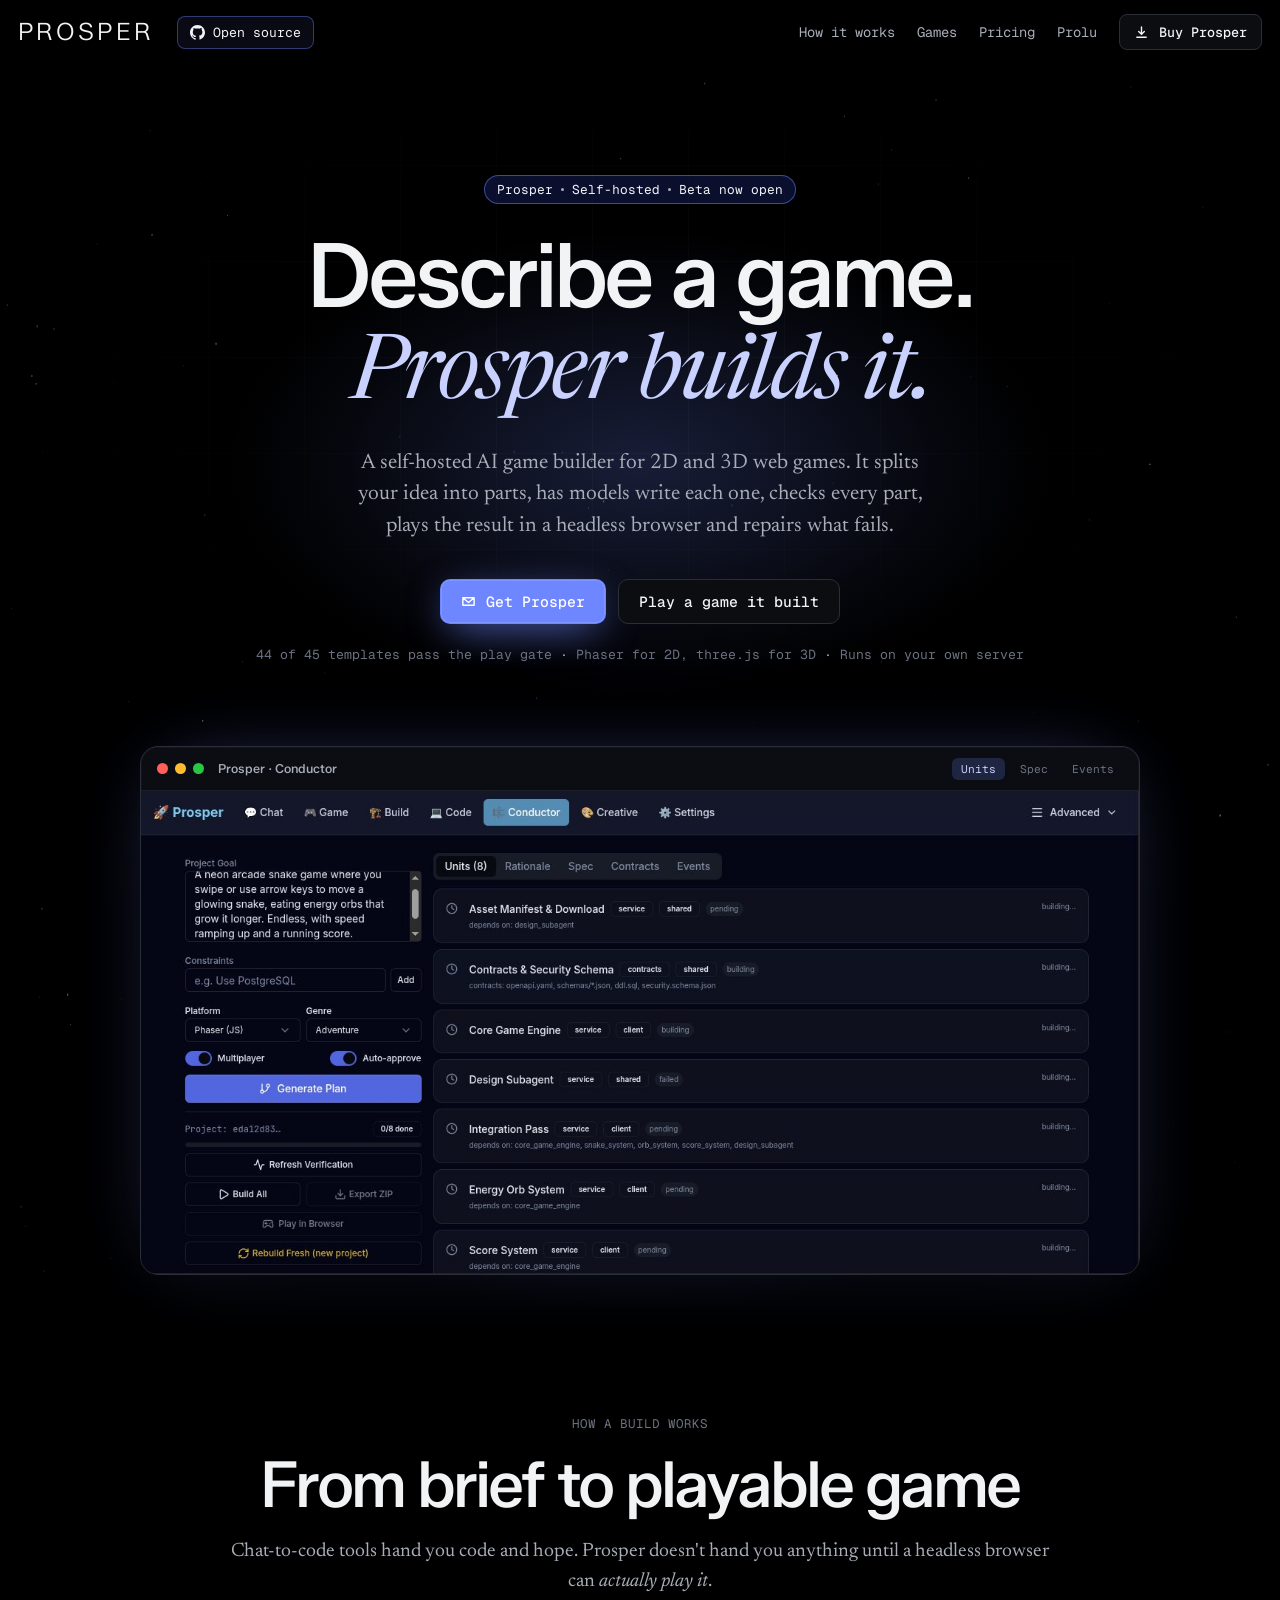
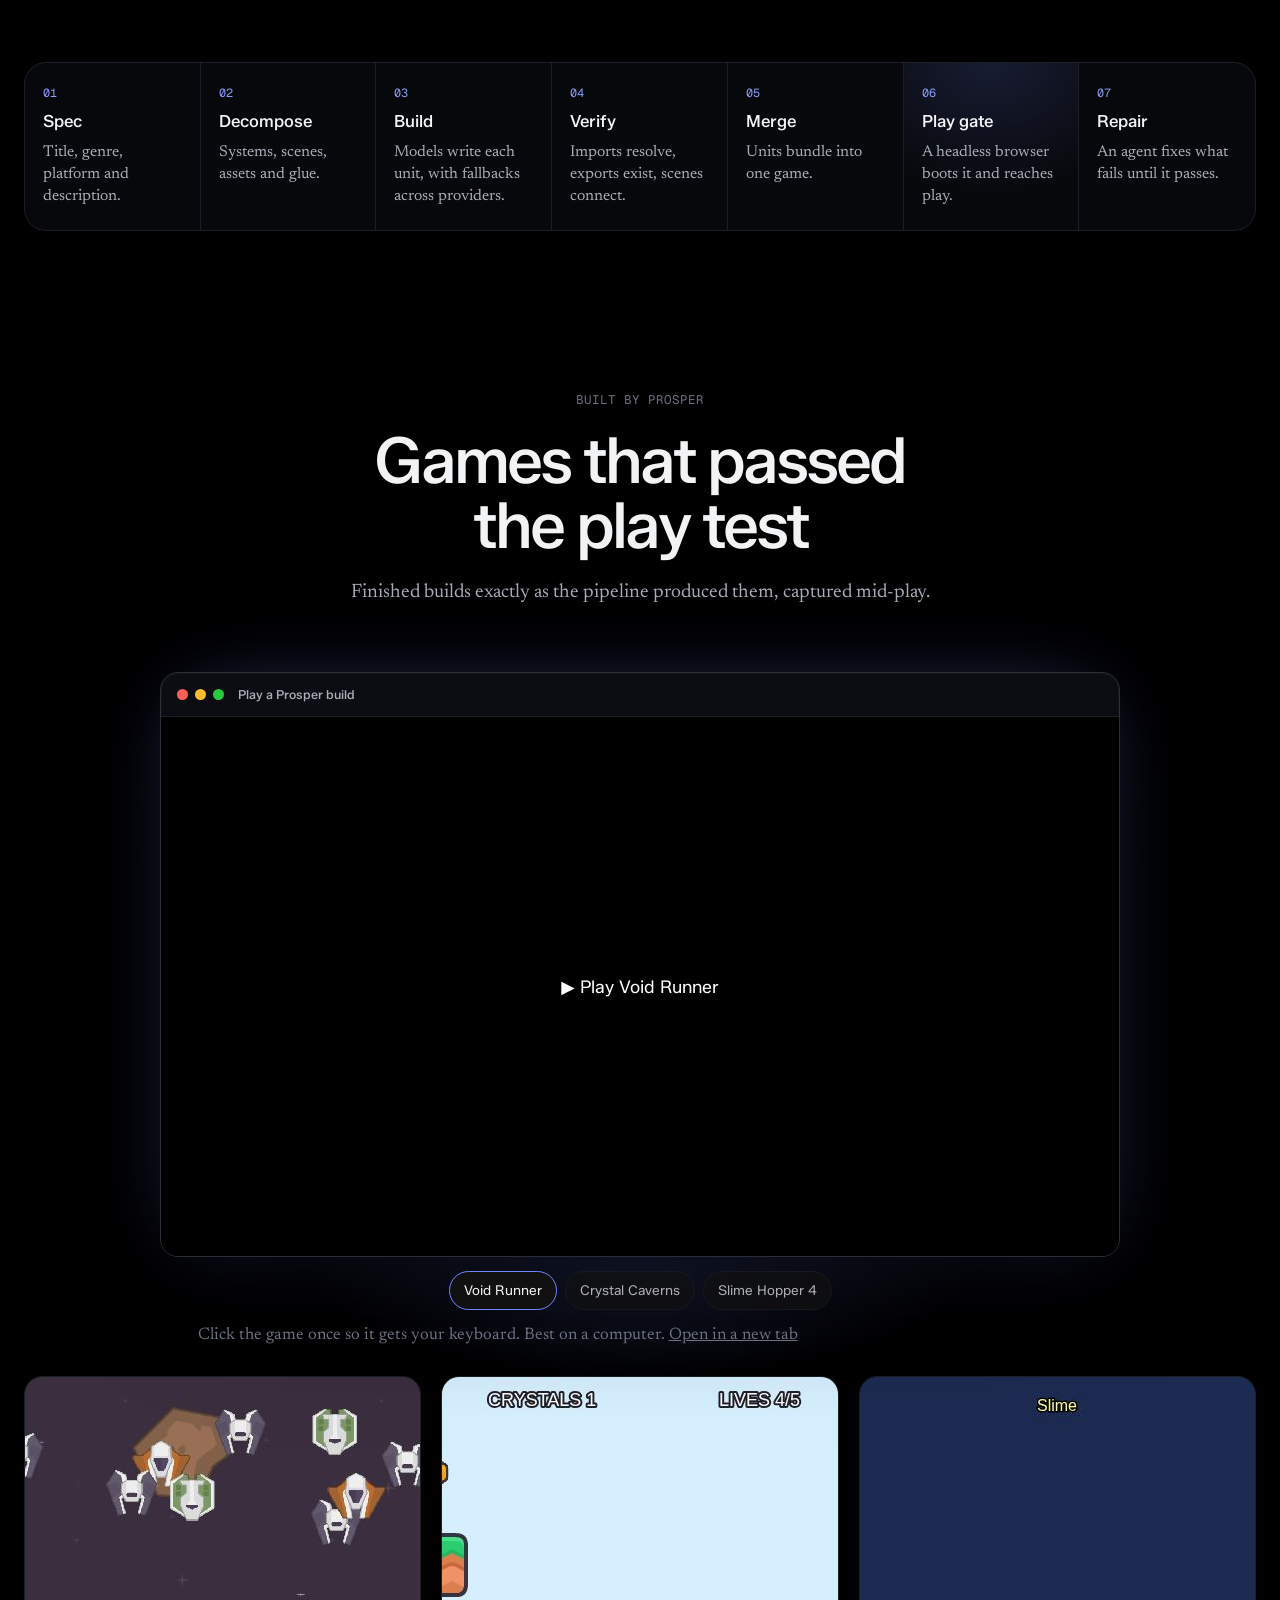
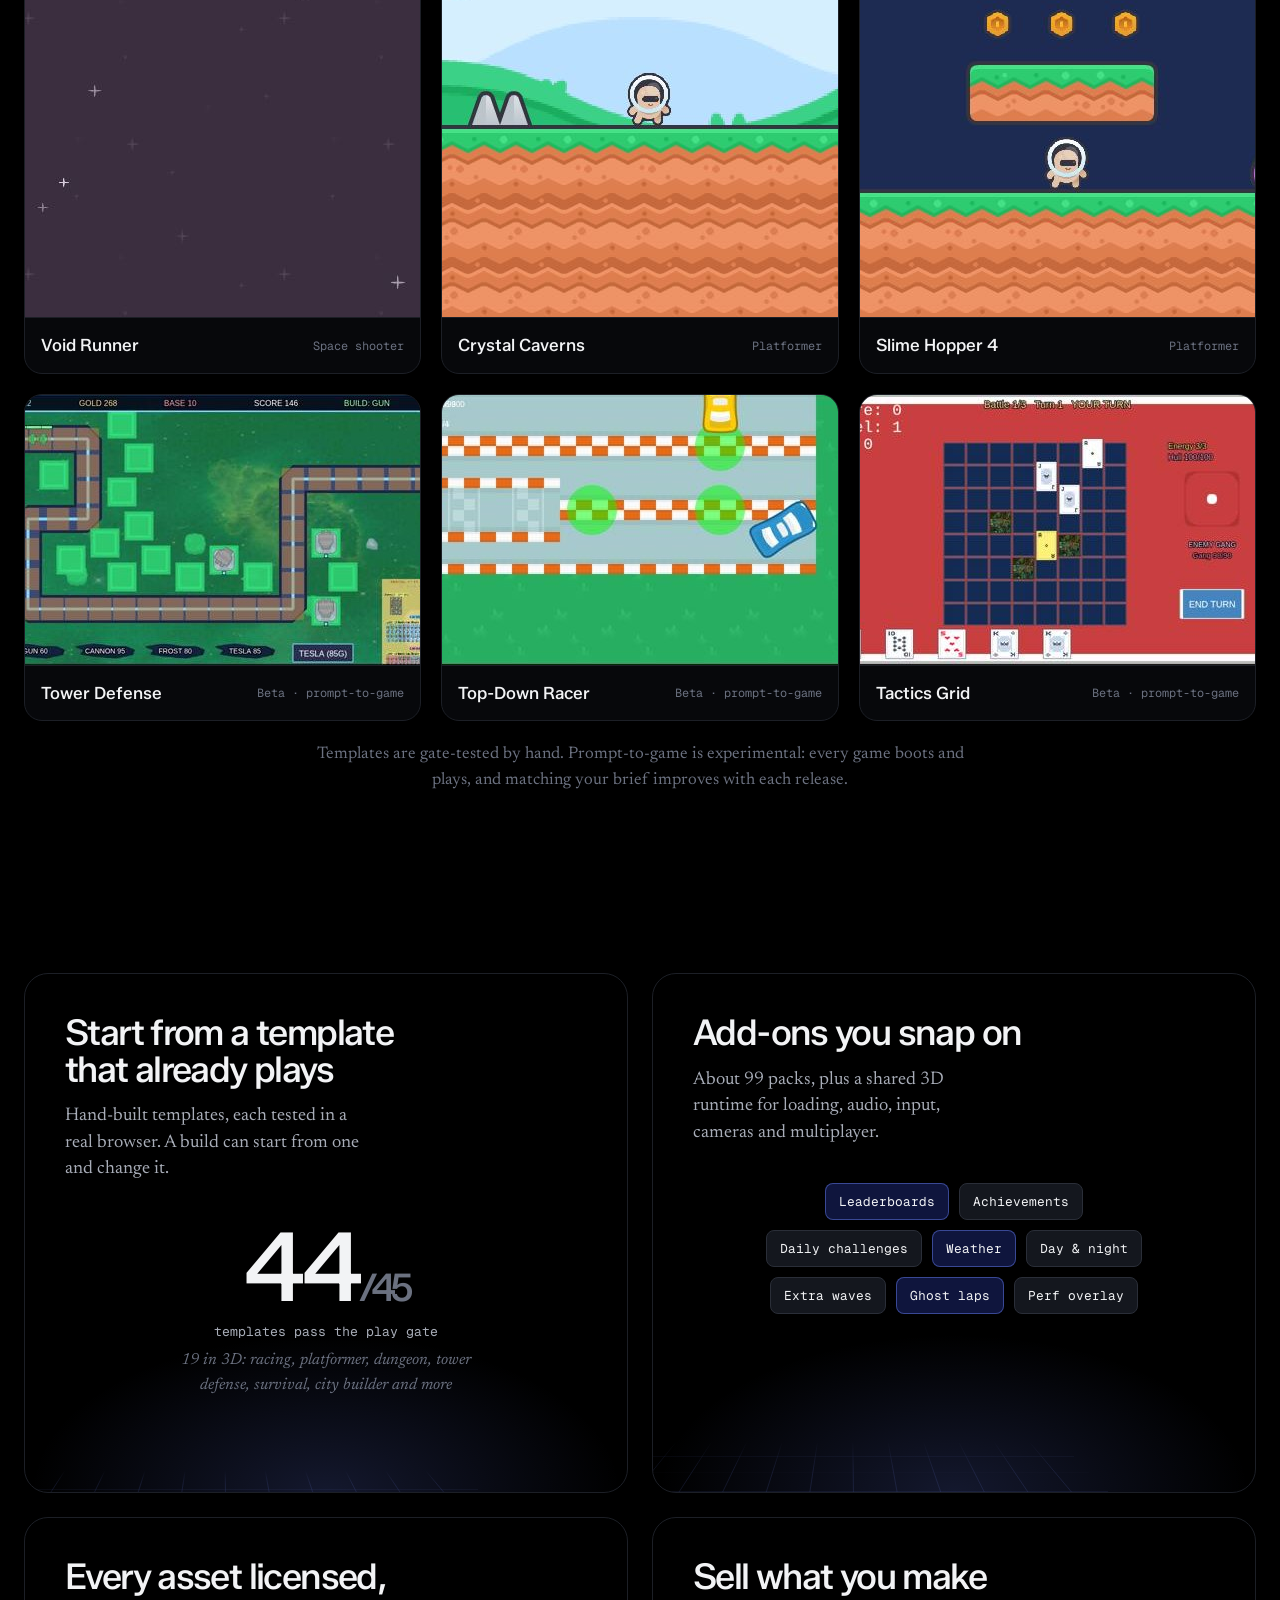
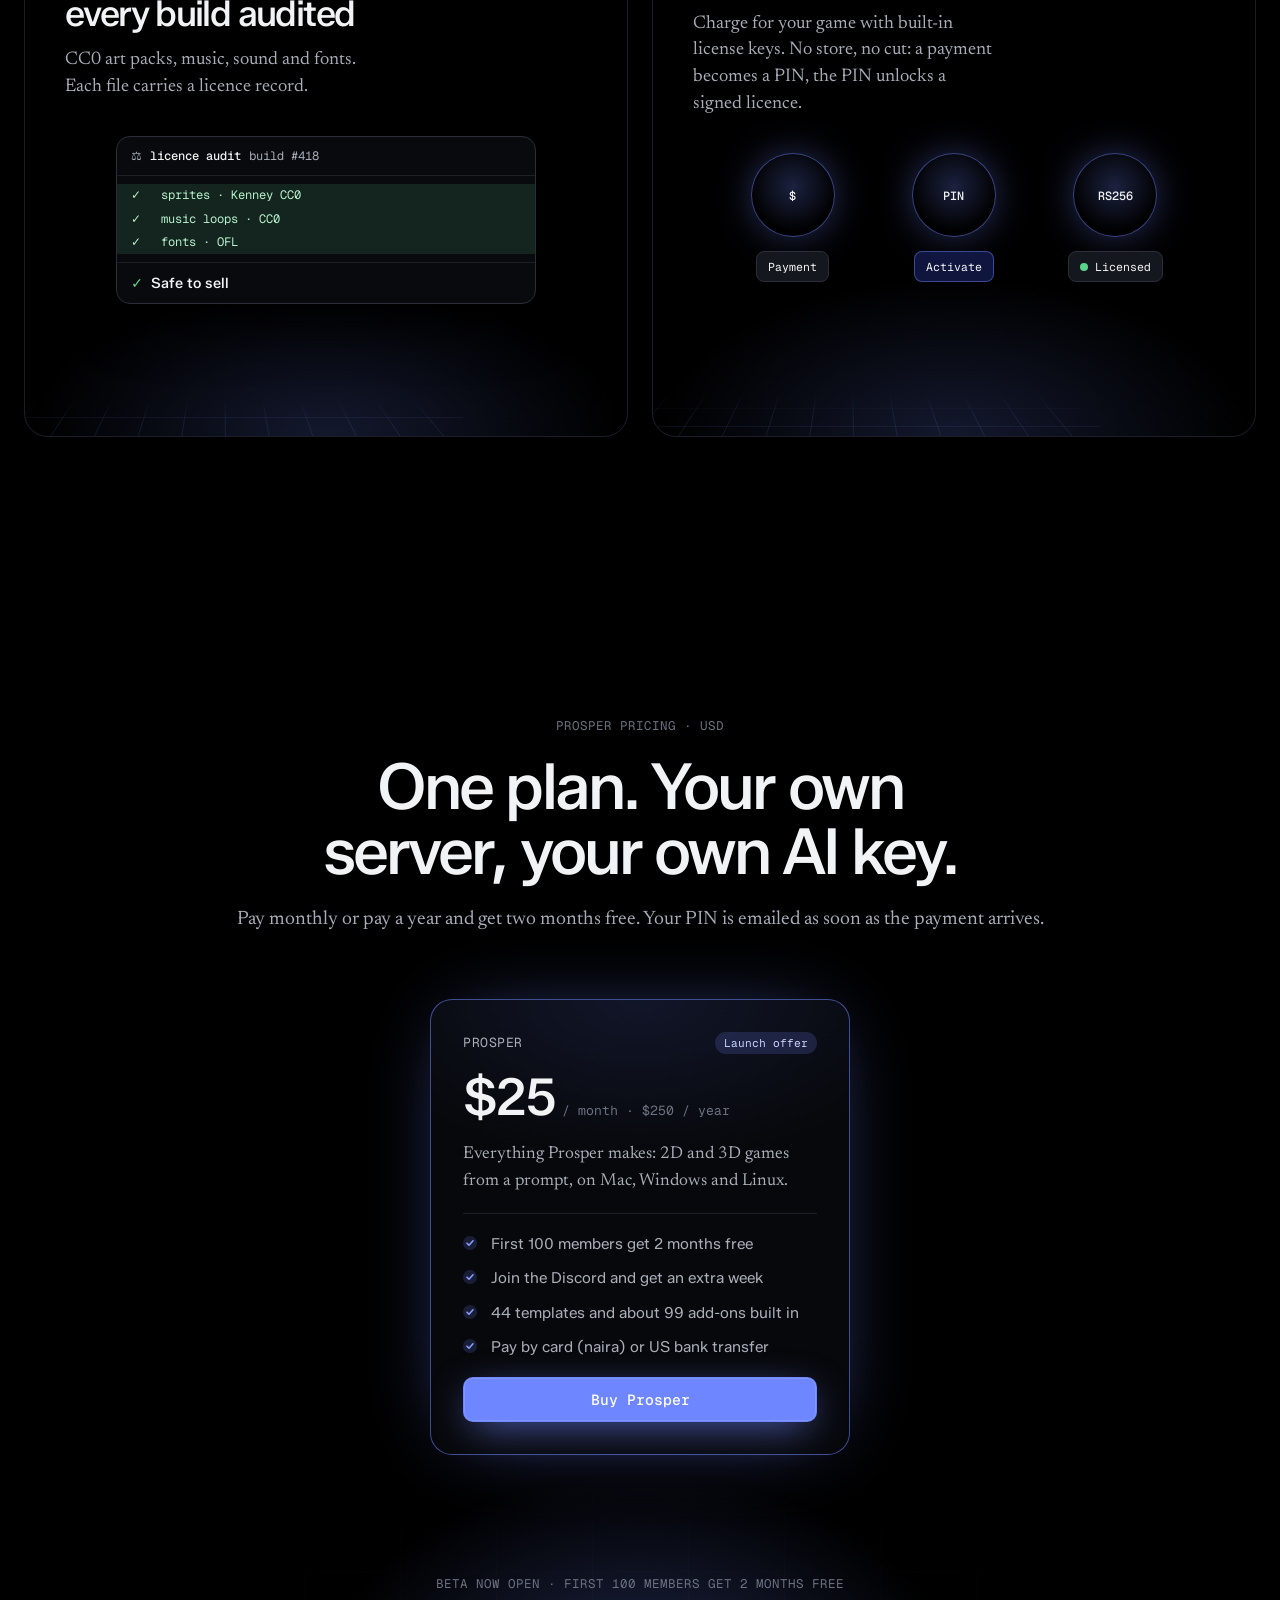
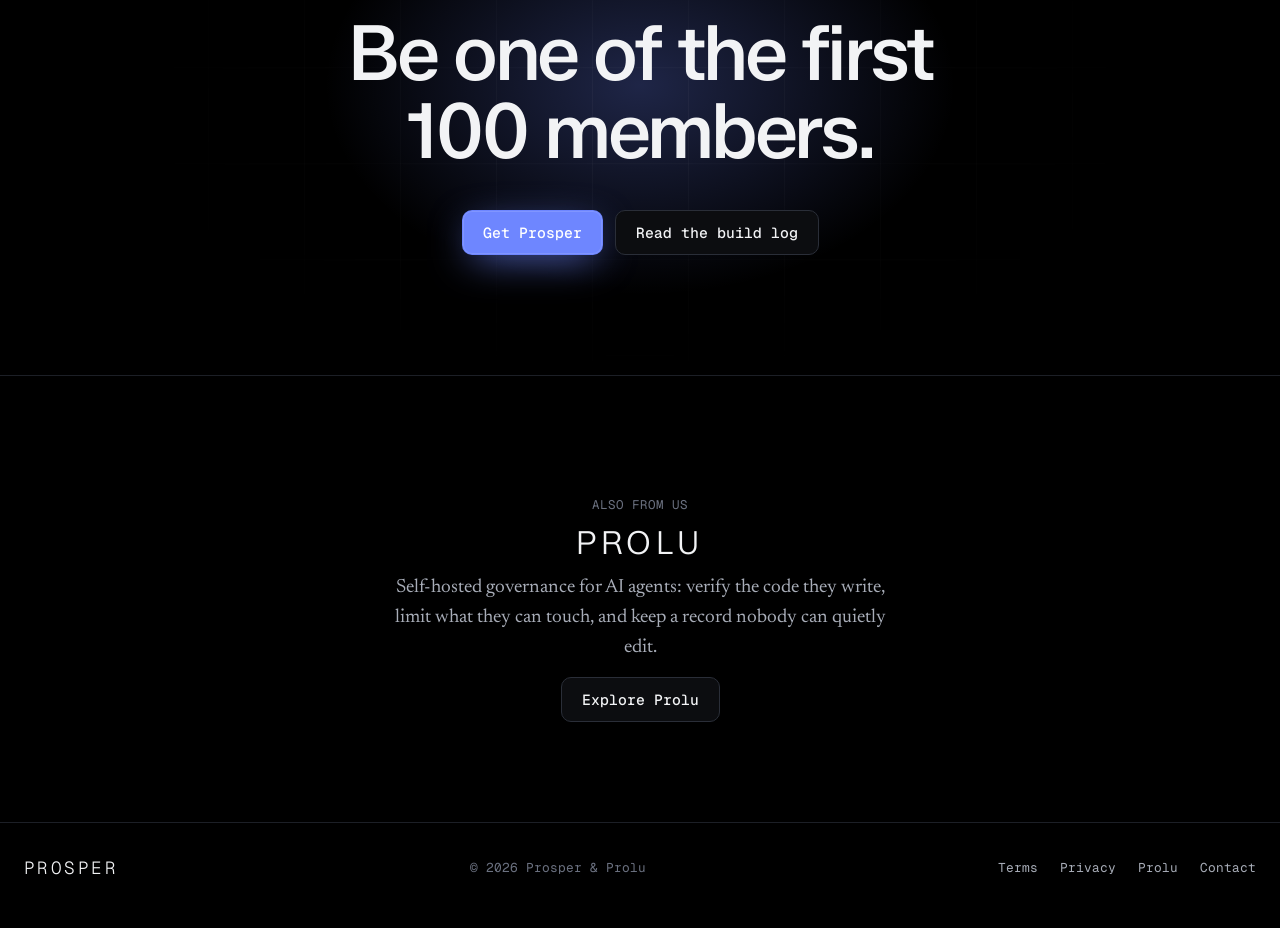
==== commit 8ef91c26: "Merge main" ====
--- a/index.html
+++ b/index.html
@@ -3,13 +3,28 @@
 <head>
 <meta charset="utf-8">
 <meta name="viewport" content="width=device-width, initial-scale=1, viewport-fit=cover">
-<meta name="description" content="Prosper: a self-hosted AI game builder for 2D and 3D web games. Describe a game and get a playable, verified build. From the makers of Prolu.">
+<title>Prosper: AI game builder that ships playable 2D &amp; 3D web games</title>
+<meta name="description" content="Prosper is a self-hosted AI game builder for 2D and 3D web games. Describe a game and get a build that a headless browser has already played. Beta now open: $25/month, first 100 members get 2 months free.">
+<link rel="canonical" href="https://prolu.indevs.in/">
 <meta name="theme-color" content="#000000">
+<meta property="og:type" content="website">
+<meta property="og:site_name" content="Prosper &amp; Prolu">
+<meta property="og:title" content="Prosper: AI game builder that ships playable 2D &amp; 3D web games">
+<meta property="og:description" content="Prosper is a self-hosted AI game builder for 2D and 3D web games. Describe a game and get a build that a headless browser has already played. Launching 20 October.">
+<meta property="og:url" content="https://prolu.indevs.in/">
+<meta property="og:image" content="https://prolu.indevs.in/img/conductor.jpg">
+<meta name="twitter:card" content="summary_large_image">
+<meta name="twitter:site" content="@Prospernwo">
+<meta name="twitter:title" content="Prosper: AI game builder that ships playable 2D &amp; 3D web games">
+<meta name="twitter:description" content="Prosper is a self-hosted AI game builder for 2D and 3D web games. Describe a game and get a build that a headless browser has already played. Launching 20 October.">
+<meta name="twitter:image" content="https://prolu.indevs.in/img/conductor.jpg">
 <link rel="icon" href="data:image/svg+xml,%3Csvg xmlns=%27http://www.w3.org/2000/svg%27 viewBox=%270 0 32 32%27%3E%3Crect width=%2732%27 height=%2732%27 rx=%278%27 fill=%27%23000%27/%3E%3Cpath d=%27M11 25V7h6.5a6 6 0 0 1 0 12H11%27 stroke=%27%237C93FF%27 stroke-width=%273.4%27 fill=%27none%27 stroke-linecap=%27round%27 stroke-linejoin=%27round%27/%3E%3C/svg%3E">
-<title>Prosper</title>
 <link rel="preconnect" href="https://fonts.googleapis.com">
 <link rel="preconnect" href="https://fonts.gstatic.com" crossorigin>
 <link rel="stylesheet" href="https://fonts.googleapis.com/css2?family=Zalando+Sans:wght@300;400;500;600&family=Geist+Mono:wght@400;500&family=Newsreader:ital,opsz,wght@0,6..72,400;0,6..72,500;1,6..72,400&display=swap">
+<script type="application/ld+json">
+{"@context":"https://schema.org","@type":"SoftwareApplication","name":"Prosper","applicationCategory":"DeveloperApplication","applicationSubCategory":"AI game builder","operatingSystem":"macOS, Windows, Linux","description":"Self-hosted AI game builder for 2D (Phaser) and 3D (three.js) web games. Every build is play-tested in a headless browser and repaired until it passes.","url":"https://prolu.indevs.in/","image":"https://prolu.indevs.in/img/conductor.jpg","offers":{"@type":"Offer","price":"25","priceCurrency":"USD","url":"https://prosper.qzz.io/buy","description":"Per month, or $250 per year"},"sameAs":["https://github.com/Celaris-dev1","https://x.com/Prospernwo"]}
+</script>
 <style>
 :root{
   color-scheme:dark;
@@ -320,7 +335,7 @@
 .chips{display:flex;flex-wrap:wrap;justify-content:center;gap:10px;max-width:420px}
 .chips .tag{font-size:.8rem;padding:9px 13px}
 .final .eyebrow{margin-bottom:22px}
-.divide{text-align:center;padding:120px 24px 0;border-top:1px solid var(--line);display:grid;justify-items:center;gap:14px}
+.divide{text-align:center;padding:120px 24px 100px;border-top:1px solid var(--line);display:grid;justify-items:center;gap:14px}
 .divide .serif{font-size:1.2rem;color:var(--text-2);max-width:46ch}
 .divide .eyebrow{margin:0}
 em.it{font-family:var(--serif);font-style:italic;font-weight:400;letter-spacing:-.025em;color:#C9D1FF}
@@ -335,10 +350,16 @@
   .gallery{grid-template-columns:1fr}
   .bignum b{font-size:4.4rem}
 }
+.playwrap{position:relative;aspect-ratio:16/9;background:#000}
+.playwrap iframe{position:absolute;inset:0;width:100%;height:100%;border:0;display:block}
+.playcover{position:absolute;inset:0;border:0;background:rgba(0,0,0,.55);color:#fff;font:inherit;font-size:1.1rem;cursor:pointer}
+.playcover[hidden]{display:none}
+.gamepick{display:flex;flex-wrap:wrap;justify-content:center;gap:8px;margin-top:14px}
+.gamepick button{background:var(--bg-2,#111);border:1px solid var(--line);color:inherit;font:inherit;font-size:.85rem;padding:8px 14px;border-radius:999px;cursor:pointer;opacity:.7}
+.gamepick button.on{opacity:1;border-color:var(--blue)}
 </style>
 </head>
 <body>
-
 <header class="top" id="top-bar">
   <div class="bar">
     <div class="l">
@@ -349,18 +370,17 @@
       </a>
     </div>
     <nav class="r" aria-label="Main">
+      <a class="navlink hide-m" href="#how">How it works</a>
       <a class="navlink hide-m" href="#games">Games</a>
-      <a class="navlink hide-m" href="#prolu">Prolu</a>
       <a class="navlink hide-m" href="#prosper-pricing">Pricing</a>
-      <a class="navlink" href="#enterprise">Enterprise</a>
-      <a class="btn btn-dark btn-sm" href="/download/#prosper">
+      <a class="navlink" href="/prolu/">Prolu</a>
+      <a class="btn btn-dark btn-sm" href="https://prosper.qzz.io/buy">
         <svg viewBox="0 0 16 16" fill="none" aria-hidden="true"><path d="M8 2v8m0 0l-3-3m3 3l3-3M3 13h10" stroke="currentColor" stroke-width="1.5" stroke-linecap="round" stroke-linejoin="round"/></svg>
-        Download Prosper
+        Buy Prosper
       </a>
     </nav>
   </div>
 </header>
-
 <main id="top">
   <section class="hero">
     <canvas id="stars" aria-hidden="true"></canvas>
@@ -368,13 +388,13 @@
     <h1>Describe a game. <em>Prosper builds it.</em></h1>
     <p class="sub">A self-hosted AI game builder for 2D and 3D web games. It splits your idea into parts, has models write each one, checks every part, plays the result in a headless browser and repairs what fails.</p>
     <div class="ctas">
-      <a class="btn btn-blue" href="/download/#prosper">
-        <svg viewBox="0 0 16 16" fill="none" aria-hidden="true"><path d="M8 2v8m0 0l-3-3m3 3l3-3M3 13h10" stroke="currentColor" stroke-width="1.5" stroke-linecap="round" stroke-linejoin="round"/></svg>
-        Download Prosper
+      <a class="btn btn-blue" href="https://prosper.qzz.io/buy">
+        <svg viewBox="0 0 16 16" fill="none" aria-hidden="true"><path d="M2 4h12v8H2zM2 4l6 5 6-5" stroke="currentColor" stroke-width="1.5" stroke-linejoin="round"/></svg>
+        Get Prosper
       </a>
-      <a class="btn btn-dark" href="#games">See games it built</a>
-    </div>
-    <span class="fine">Download first, buy your license when you activate <b>·</b> Phaser for 2D <b>·</b> three.js for 3D <b>·</b> Runs on your own server</span>
+      <a class="btn btn-dark" href="#play">Play a game it built</a>
+    </div>
+    <span class="fine">44 of 45 templates pass the play gate <b>·</b> Phaser for 2D, three.js for 3D <b>·</b> Runs on your own server</span>
 
     <div class="stage rv">
       <div class="win">
@@ -393,7 +413,7 @@
       <div class="head">
         <span class="eyebrow">How a build works</span>
         <h2 id="how-h">From brief to playable game</h2>
-        <p>Every step is checked. A game only counts when a headless browser can <em>actually play it</em>.</p>
+        <p>Chat-to-code tools hand you code and hope. Prosper doesn't hand you anything until a headless browser can <em>actually play it</em>.</p>
       </div>
       <ol class="pipe rv">
         <li><b>Spec</b><span>Title, genre, platform and description.</span></li>
@@ -414,6 +434,22 @@
         <h2 id="games-h">Games that passed the play test</h2>
         <p>Finished builds exactly as the pipeline produced them, captured mid-play.</p>
       </div>
+      <div class="stage rv" id="play" style="margin:0 auto 28px;max-width:960px">
+        <div class="win">
+          <div class="win-top">
+            <span class="dots"><i></i><i></i><i></i></span>
+            <span class="win-title">Play a Prosper build</span>
+          </div>
+          <div class="playwrap"><iframe id="game" title="Void Runner, a game built by Prosper" src="about:blank" data-base="https://prospernwo.netlify.app/games/" loading="lazy" allow="autoplay; fullscreen; gamepad"></iframe>
+            <button type="button" class="playcover" id="playcover">▶ Play Void Runner</button></div>
+        </div>
+        <div class="gamepick" role="group" aria-label="Choose a game">
+          <button type="button" class="on" data-game="void_runner">Void Runner</button>
+          <button type="button" data-game="crystal_caverns">Crystal Caverns</button>
+          <button type="button" data-game="slime_hopper_4">Slime Hopper 4</button>
+        </div>
+        <p class="note" style="text-align:center;margin-top:12px">Click the game once so it gets your keyboard. Best on a computer. <a id="opengame" href="https://prospernwo.netlify.app/games/void_runner/" target="_blank" rel="noopener">Open in a new tab</a></p>
+      </div>
       <div class="gallery">
         <figure class="gshot rv"><img src="img/void-runner.jpg" width="960" height="540" loading="lazy" alt="Void Runner: a vertical space shooter with enemy ships."><figcaption><b>Void Runner</b><span>Space shooter</span></figcaption></figure>
         <figure class="gshot rv"><img src="img/crystal-caverns.jpg" width="960" height="540" loading="lazy" alt="Crystal Caverns: a platformer with crystals, lives and floating platforms."><figcaption><b>Crystal Caverns</b><span>Platformer</span></figcaption></figure>
@@ -422,7 +458,7 @@
         <figure class="gshot rv"><img src="img/boat-top-down-racer.jpg" width="480" height="270" loading="lazy" alt="A top-down racer with laps, position and a timer."><figcaption><b>Top-Down Racer</b><span>Beta · prompt-to-game</span></figcaption></figure>
         <figure class="gshot rv"><img src="img/pirate-tactics-grid.jpg" width="480" height="270" loading="lazy" alt="A turn-based tactics grid with a hand of cards."><figcaption><b>Tactics Grid</b><span>Beta · prompt-to-game</span></figcaption></figure>
       </div>
-      <p class="note" style="margin-inline:auto;text-align:center">Prompt-to-game is in beta: games boot and play, but don't always match the brief yet. Templates are gate-tested by hand.</p>
+      <p class="note" style="margin-inline:auto;text-align:center">Templates are gate-tested by hand. Prompt-to-game is experimental: every game boots and plays, and matching your brief improves with each release.</p>
     </div>
   </section>
 
@@ -461,7 +497,7 @@
         </article>
         <article class="fcard rv">
           <h3>Sell what you make</h3>
-          <p>Built-in licensing: a payment becomes a PIN, the PIN becomes a signed licence tied to the machine.</p>
+          <p>Charge for your game with built-in license keys. No store, no cut: a payment becomes a PIN, the PIN unlocks a signed licence.</p>
           <div class="demo">
             <div class="tokens">
               <div class="tok"><span class="orb">$</span><span class="tag">Payment</span></div>
@@ -475,106 +511,12 @@
     </div>
   </section>
 
-  <section class="final" style="padding-block:120px" aria-labelledby="pl-h">
-    <span class="eyebrow">Beta now open · <span id="spots">first 100 members get 2 months free</span></span>
-    <h2 id="pl-h" class="rv">Be one of the first 100 members.</h2>
-    <div class="ctas rv">
-      <a class="btn btn-blue" href="/download/#prosper">Download Prosper</a>
-      <a class="btn btn-dark" href="https://prosper.qzz.io/buy">Buy a license</a>
-      <a class="btn btn-dark" href="https://prospernwo.netlify.app" target="_blank" rel="noopener">Play games in the browser</a>
-    </div>
-  </section>
-
-  <div class="divide" id="prolu">
-    <span class="eyebrow">Also from us</span>
-    <p class="word" style="font-size:2rem">PROLU</p>
-    <p class="serif">Self-hosted governance for AI agents: verify the code they write, limit what they can touch, and keep a record nobody can quietly edit.</p>
-  </div>
-
-  <section class="unified" aria-labelledby="uni-h">
-    <h2 id="uni-h" class="rv">Your agents act.<br>Prolu <em class="it">keeps the receipts.</em></h2>
-    <div class="pills rv">
-      <span class="pill"><i style="background:var(--blue)"></i>Gate · verify code</span>
-      <span class="pill"><i style="background:var(--amber)"></i>Warrant · limit authority</span>
-      <span class="pill"><i style="background:var(--teal)"></i>Ledger · record decisions</span>
-      <span class="pill"><i style="background:var(--violet)"></i>Harbour · run agents</span>
-      <span class="pill"><i style="background:var(--green)"></i>Proof · data rights</span>
-      <span class="pill"><i style="background:var(--orange)"></i>Bench · evaluate agents</span>
-    </div>
-    <div class="stats wrap rv">
-      <div class="stat"><div class="v">0/27</div><p class="l">false alarms on clean changes</p><p class="s">Gate benchmark</p></div>
-      <div class="stat"><div class="v">8/8</div><p class="l">kinds of tampering caught offline</p><p class="s">Ledger test matrix</p></div>
-      <div class="stat"><div class="v">20</div><p class="l">agent framework adapters</p><p class="s">Warrant · Go &amp; Python</p></div>
-      <div class="stat"><div class="v">0</div><p class="l">steps repeated after a crash</p><p class="s">Harbour two-phase commit</p></div>
-    </div>
-  </section>
-
-  <section class="sp" id="products" aria-labelledby="prod-h" style="padding-top:40px">
-    <div class="narrow">
-      <div class="head" style="text-align:left;margin:0 0 48px">
-        <span class="eyebrow">The stack</span>
-        <h2 id="prod-h">Use one, or all of them.</h2>
-        <p>Each installs with a single script and works on its own. Together they share <em>one signed record</em>.</p>
-      </div>
-      <div class="ledger-list">
-        <article class="prod rv">
-          <div class="meta"><b>VERIFY CODE</b>Go · CLI<br>MCP tool · GitHub App</div>
-          <div class="body">
-            <h3><i style="background:var(--blue)"></i>Gate</h3>
-            <p>Reviews AI-written changes and decides approve, review or reject, with reasons a person can read and <em>a suggested fix</em>.</p>
-            <div class="links"><a href="/download/#gate">download</a><span>pre-commit hook</span></div>
-          </div>
-        </article>
-        <article class="prod rv">
-          <div class="meta"><b>LIMIT AUTHORITY</b>MCP + A2A gateway<br>20 adapters</div>
-          <div class="body">
-            <h3><i style="background:var(--amber)"></i>Warrant</h3>
-            <p>Gives each agent a short-lived permission that covers only the job at hand. <em>A stolen token is useless</em> without its key.</p>
-            <div class="links"><a href="https://github.com/Celaris-dev1/Warrant" target="_blank" rel="noopener">github.com/Celaris-dev1/Warrant</a><span>open source</span></div>
-          </div>
-        </article>
-        <article class="prod rv">
-          <div class="meta"><b>RECORD DECISIONS</b>Postgres · Ed25519<br>EU AI Act evidence</div>
-          <div class="body">
-            <h3><i style="background:var(--teal)"></i>Ledger</h3>
-            <p>An append-only, hash-chained log that <em>anyone can verify offline</em>.</p>
-            <div class="links"><a href="https://github.com/Celaris-dev1/Ledger" target="_blank" rel="noopener">github.com/Celaris-dev1/Ledger</a><span>open source</span></div>
-          </div>
-        </article>
-        <article class="prod rv">
-          <div class="meta"><b>RUN AGENTS</b>crash-safe<br>approval gates</div>
-          <div class="body">
-            <h3><i style="background:var(--violet)"></i>Harbour</h3>
-            <p>Long agent jobs that pause for approval and survive crashes <em>without repeating side effects</em>.</p>
-            <div class="links"><a href="https://github.com/Celaris-dev1/Harbour-" target="_blank" rel="noopener">github.com/Celaris-dev1/Harbour-</a><span>open source</span></div>
-          </div>
-        </article>
-        <article class="prod rv">
-          <div class="meta"><b>PROVE DATA RIGHTS</b>Node.js 22+<br>HF dataset cards</div>
-          <div class="body">
-            <h3><i style="background:var(--green)"></i>Proof</h3>
-            <p>Signed evidence of what your crawler fetched and <em>whether it was allowed to</em>.</p>
-            <div class="links"><a href="/download/#proof">download</a></div>
-          </div>
-        </article>
-        <article class="prod rv">
-          <div class="meta"><b>EVALUATE AGENTS</b>pass@k<br>free forever</div>
-          <div class="body">
-            <h3><i style="background:var(--orange)"></i>Bench</h3>
-            <p>Turns your own repository's bug fixes into a private eval, then scores Claude Code, Codex, Cursor and Aider on it, with <em>confidence intervals instead of a single lucky number</em>.</p>
-            <div class="links"><a href="https://github.com/Celaris-dev1/Bench" target="_blank" rel="noopener">github.com/Celaris-dev1/Bench</a><span>open source</span></div>
-          </div>
-        </article>
-      </div>
-    </div>
-  </section>
-
   <section class="sp" id="prosper-pricing" aria-labelledby="pp-h" style="padding-bottom:0">
     <div class="wrap">
       <div class="head">
         <span class="eyebrow">Prosper pricing · USD</span>
         <h2 id="pp-h">One plan. Your own server, your own AI key.</h2>
-        <p>Download Prosper first. Buy your PIN when you are ready to activate: pay monthly or pay a year and get two months free, and the PIN is emailed as soon as the payment arrives.</p>
+        <p>Pay monthly or pay a year and get two months free. Your PIN is emailed as soon as the payment arrives.</p>
       </div>
       <div class="plans" style="grid-template-columns:minmax(0,420px);justify-content:center">
         <div class="plan hl rv">
@@ -587,298 +529,37 @@
             <li>44 templates and about 99 add-ons built in</li>
             <li>Pay by card (naira) or US bank transfer</li>
           </ul>
-          <a class="btn btn-blue" href="/download/#prosper">Download Prosper</a>
-          <a class="btn btn-dark" href="https://prosper.qzz.io/buy" style="margin-top:10px">Buy a license</a>
+          <a class="btn btn-blue" href="https://prosper.qzz.io/buy">Buy Prosper</a>
         </div>
       </div>
     </div>
   </section>
 
-  <section class="sp" id="pricing" aria-labelledby="price-h">
-    <div class="wrap">
-      <div class="head">
-        <span class="eyebrow">Pricing · USD</span>
-        <h2 id="price-h">Free to start. Pay when your team relies on it.</h2>
-        <p>You run everything yourself. A license key unlocks paid features, offline.</p>
-      </div>
-      <div class="plans">
-        <div class="plan rv">
-          <div class="pn">Community</div>
-          <div class="price">$0</div>
-          <p>For individuals, open-source projects and evaluation.</p>
-          <ul>
-            <li>All six products, core features</li>
-            <li>Gate on public repos</li>
-            <li>Proof capture and verify at any volume</li>
-            <li>Community support on GitHub</li>
-          </ul>
-          <a class="btn btn-dark" href="/download/">Download</a>
-        </div>
-        <div class="plan hl rv">
-          <div class="pn">Team <span>Most popular</span></div>
-          <div class="price">$200<small> / dev / year</small></div>
-          <p>Gate for teams shipping AI-written code every day.</p>
-          <ul>
-            <li>Private repos and org-wide policy</li>
-            <li>Single sign-on for the Gate dashboard</li>
-            <li>Email support</li>
-            <li>Or $20 / developer / month</li>
-            <li>Proof Starter $990 / year, Pro $2,990 / year</li>
-          </ul>
-          <a class="btn btn-blue" href="#buy" data-buy="gate-team">Buy Gate Team</a>
-        </div>
-        <div class="plan rv">
-          <div class="pn">Enterprise</div>
-          <div class="price">Custom</div>
-          <p>The whole governed-agent stack under one contract.</p>
-          <ul>
-            <li>Compliance evidence exports</li>
-            <li>KMS signing and locked S3 archive</li>
-            <li>Scale-out workers and multi-tenant</li>
-            <li>Priority support and invoicing</li>
-          </ul>
-          <a class="btn btn-dark" href="#enterprise">Talk to us</a>
-        </div>
-      </div>
-
-      <div class="tbl rv">
-        <table>
-          <thead><tr><th scope="col">Product</th><th scope="col">Community</th><th scope="col">Paid</th><th scope="col">Enterprise</th></tr></thead>
-          <tbody>
-            <tr><td>Gate</td><td><span class="amt">$0</span><span class="s">Public repos, solo developers</span></td><td><span class="amt">$200</span> / dev / year<span class="s">Team · or $20 / dev / month</span></td><td>Custom<span class="s">Audit export</span></td></tr>
-            <tr><td>Proof</td><td><span class="amt">$0</span><span class="s">Capture, verify, report</span></td><td><span class="amt">$990</span> / year<span class="s">Starter: certificates, PDF · $99 / month</span><span class="amt">$2,990</span> / year<span class="s">Pro: adds re-checks, 1-year retention · $299 / month</span></td><td>From <span class="amt">$15,000</span> / year<span class="s">Multi-org portal, legal holds</span></td></tr>
-            <tr><td>Ledger</td><td><span class="amt">$0</span><span class="s">Full log and verification</span></td><td>—</td><td>Custom<span class="s">Compliance exports, KMS, S3 archive</span></td></tr>
-            <tr><td>Warrant</td><td><span class="amt">$0</span><span class="s">Tokens, gateway, adapters</span></td><td>—</td><td>Custom<span class="s">Gateway tool filtering</span></td></tr>
-            <tr><td>Harbour</td><td><span class="amt">$0</span><span class="s">Up to 2 workers per server</span></td><td>—</td><td>Custom<span class="s">Scale-out workers</span></td></tr>
-            <tr><td>Bench</td><td><span class="amt">$0</span><span class="s">Everything</span></td><td>—</td><td>—</td></tr>
-          </tbody>
-        </table>
-      </div>
-
-      <div class="buy" id="buy">
-        <div class="buy-h">
-          <h3>Buy a license</h3>
-          <div class="seg" role="radiogroup" aria-label="Billing period">
-            <label><input type="radio" name="period" value="yearly" checked><span>Yearly <em>2 months free</em></span></label>
-            <label><input type="radio" name="period" value="monthly"><span>Monthly</span></label>
-          </div>
-        </div>
-        <div class="buy-item">
-          <div><b>Gate Team</b><span data-y="$200 per developer / year" data-m="$20 per developer / month">$200 per developer / year</span></div>
-          <label for="gate-seats">Developers <input id="gate-seats" type="number" min="1" max="500" value="5" inputmode="numeric"></label>
-          <button class="btn btn-blue" type="button" data-buy="gate-team">Buy</button>
-        </div>
-        <div class="buy-item">
-          <div><b>Proof Starter</b><span data-y="$990 / year · certificates, PDF" data-m="$99 / month · certificates, PDF">$990 / year · certificates, PDF</span></div>
-          <span></span>
-          <button class="btn btn-blue" type="button" data-buy="proof-starter">Buy</button>
-        </div>
-        <div class="buy-item">
-          <div><b>Proof Pro</b><span data-y="$2,990 / year · adds re-checks, 1-year retention" data-m="$299 / month · adds re-checks, 1-year retention">$2,990 / year · adds re-checks, 1-year retention</span></div>
-          <span></span>
-          <button class="btn btn-blue" type="button" data-buy="proof-pro">Buy</button>
-        </div>
-        <div class="two" id="buyer">
-          <label class="f" for="b-name">Name or company<input id="b-name" autocomplete="organization"></label>
-          <label class="f" for="b-email">Email for your license<input id="b-email" type="email" autocomplete="email"></label>
-        </div>
-        <label class="hp" aria-hidden="true">Website<input id="b-site" tabindex="-1" autocomplete="off"></label>
-        <p class="buy-msg" id="buy-msg" role="status" hidden></p>
-      </div>
-      <p class="note">Pay by US bank transfer (ACH). You get an exact amount to send, and your license key is emailed automatically within minutes of the money arriving. For invoiced or Enterprise purchases, use the form below.</p>
+  <section class="final" style="padding-block:120px" aria-labelledby="pl-h">
+    <span class="eyebrow">Beta now open · <span id="spots">first 100 members get 2 months free</span></span>
+    <h2 id="pl-h" class="rv">Be one of the first 100 members.</h2>
+    <div class="ctas rv">
+      <a class="btn btn-blue" href="https://prosper.qzz.io/buy">Get Prosper</a>
+      <a class="btn btn-dark" href="https://prospernwo.netlify.app" target="_blank" rel="noopener">Read the build log</a>
     </div>
   </section>
 
-  <section class="sp" id="enterprise" aria-labelledby="ent-h" style="padding-top:40px">
-    <div class="wrap ent">
-      <div class="rv">
-        <span class="eyebrow">Invoiced purchases</span>
-        <h2 id="ent-h">Pay by invoice and bank transfer.</h2>
-        <p class="lede">Most companies buy this way. It takes <em>three steps</em>.</p>
-        <ol class="steps">
-          <li><span><b>Tell us what you need</b>Products, seats and billing details.</span></li>
-          <li><span><b>Get a quote, then an invoice</b>Pay by ACH, wire or FedNow.</span></li>
-          <li><span><b>Receive your license key</b>It works offline for the whole term.</span></li>
-        </ol>
-        <div class="contact">Email <code id="email">proluog@gmail.com</code><button class="btn btn-dark btn-sm" type="button" id="copy">Copy</button></div>
-      </div>
-      <form id="quote" class="rv" novalidate>
-        <div class="two">
-          <label class="f" for="q-name">Your name<input id="q-name" name="name" autocomplete="name" required></label>
-          <label class="f" for="q-company">Company<input id="q-company" name="company" autocomplete="organization" required></label>
-        </div>
-        <label class="f" for="q-product">What you need
-          <select id="q-product" name="product">
-            <option>Everything (Enterprise stack)</option>
-            <option>Gate Team</option>
-            <option>Proof Pro</option>
-            <option>Proof Enterprise</option>
-            <option>Ledger Enterprise</option>
-            <option>Warrant Enterprise</option>
-            <option>Harbour Enterprise</option>
-          </select>
-        </label>
-        <label class="f" for="q-seats">Developers or seats<input id="q-seats" name="seats" inputmode="numeric" placeholder="25"></label>
-        <label class="f" for="q-notes">Anything else<textarea id="q-notes" name="notes" placeholder="Deployment, compliance needs, timeline"></textarea></label>
-        <button class="btn btn-blue" type="submit">Prepare my request</button>
-        <div class="out" id="out" hidden></div>
-      </form>
-    </div>
-  </section>
-
-  <section class="sp" id="legal" aria-labelledby="legal-h" style="padding-top:40px">
-    <div class="narrow">
-      <div class="head">
-        <span class="eyebrow">Effective 25 September 2026</span>
-        <h2 id="legal-h">Questions &amp; terms</h2>
-      </div>
-      <div class="faq">
-        <details>
-          <summary>Does Prolu send any of my data anywhere?</summary>
-          <div class="lb"><p>No. Everything runs on your own servers and license checks happen entirely offline. Prolu never sends us your code, logs, agent data, crawl data or usage statistics.</p></div>
-        </details>
-        <details>
-          <summary>Which products are open source?</summary>
-          <div class="lb"><p>Warrant, Ledger, Harbour and Bench are on GitHub. Gate and Proof ship under the Prolu Commercial License: the Community edition is free, and paid features need a license key.</p></div>
-        </details>
-        <details id="terms">
-          <summary>Terms of Service</summary>
-          <div class="lb">
-            <p>These terms cover your use of Prolu software (Gate, Proof, Ledger, Warrant, Harbour and Bench) and any paid license. By downloading the software or buying a license you agree to them.</p>
-            <h4>Open-source use</h4>
-            <p>Each open-source product's code is available under the license in its repository (Apache License 2.0 unless the repository says otherwise). Those licenses govern the code; these terms only add rules for paid licenses and support.</p>
-            <h4>Paid licenses</h4>
-            <ul>
-              <li>A license key unlocks the paid features for the edition, seat count and term on your order or invoice.</li>
-              <li>Install licensed software on infrastructure you control, for your organisation's internal use. Don't resell, share or publish license keys.</li>
-              <li>Seat counts are checked locally. Going over shows a warning, and we ask you to true up at renewal.</li>
-              <li>When a license expires, paid features keep working for 14 days, then switch off. Your data is never deleted or locked.</li>
-            </ul>
-            <h4>Payment</h4>
-            <p>Self-serve plans are paid by US bank transfer (ACH) for the exact amount shown on your order; your license is issued once the payment arrives. Unpaid orders expire after 3 days. Invoices are due within 30 days by bank transfer unless your quote says otherwise.</p>
-            <h4>Support</h4>
-            <p>Community users get help through the public issue trackers. Paid plans include email support. Enterprise response times are set in your order.</p>
-            <h4>Warranty and liability</h4>
-            <p>The software is provided as is. Version 0.1.0 is an early preview; evaluate it before using it in production. To the extent the law allows, our total liability for any claim is limited to what you paid us in the 12 months before the claim.</p>
-            <h4>Changes</h4>
-            <p>We may update these terms. Material changes will be posted here with a new effective date and won't apply to a license term you've already paid for.</p>
-          </div>
-        </details>
-        <details id="privacy">
-          <summary>Privacy Policy</summary>
-          <div class="lb">
-            <p>Prolu software runs on your own servers. It doesn't send us your code, logs, agent data, crawl data or usage statistics. License checks happen entirely offline.</p>
-            <h4>What we collect</h4>
-            <ul>
-              <li>When you contact us or buy: your name, email, company, and the billing details we need to issue a license or invoice.</li>
-              <li>When you pay: the amount and date of your bank transfer, so we can match it to your order. We never see your bank login.</li>
-            </ul>
-            <h4>How we use it</h4>
-            <p>Only to reply to you, issue and renew licenses, provide support, and meet tax and accounting rules. We don't sell personal data or use it for advertising.</p>
-            <h4>Retention and your rights</h4>
-            <p>We keep order records as long as tax law requires, and other contact data until you ask us to delete it. Ask for a copy, a correction or deletion at proluog@gmail.com.</p>
-          </div>
-        </details>
-        <details id="refunds">
-          <summary>Refund Policy</summary>
-          <div class="lb">
-            <p>If a paid plan doesn't work for you, ask for a refund within 14 days of your first payment and we'll refund it in full.</p>
-            <ul>
-              <li>Monthly plans can be cancelled any time and stay active to the end of the paid month.</li>
-              <li>Annual and Enterprise plans are fully refundable within 14 days of the first payment; after that, per your order.</li>
-              <li>Refunds are returned by bank transfer to the account that paid.</li>
-            </ul>
-            <p>To request a refund, email us with your order or invoice number.</p>
-          </div>
-        </details>
-      </div>
-    </div>
-  </section>
-
-  <section class="final" aria-labelledby="cta-h">
-    <h2 id="cta-h" class="rv">Give your agents limits, and yourself a record.</h2>
-    <div class="ctas rv">
-      <a class="btn btn-blue" href="/download/">
-        <svg viewBox="0 0 16 16" fill="none" aria-hidden="true"><path d="M8 2v8m0 0l-3-3m3 3l3-3M3 13h10" stroke="currentColor" stroke-width="1.6" stroke-linecap="round" stroke-linejoin="round"/></svg>
-        Download free
-      </a>
-      <a class="btn btn-dark" href="#enterprise">Talk to us</a>
-    </div>
-    <p class="fine">Install one product in a few minutes · <a href="https://github.com/Celaris-dev1" target="_blank" rel="noopener">Source on GitHub</a></p>
-  </section>
+  <div class="divide">
+    <span class="eyebrow">Also from us</span>
+    <p class="word" style="font-size:2rem">PROLU</p>
+    <p class="serif">Self-hosted governance for AI agents: verify the code they write, limit what they can touch, and keep a record nobody can quietly edit.</p>
+    <div class="ctas"><a class="btn btn-dark" href="/prolu/">Explore Prolu</a></div>
+  </div>
 </main>
 
 <footer>
   <div class="wrap">
     <a class="word" href="#top">PROSPER</a>
     <span>© 2026 Prosper &amp; Prolu</span>
-    <span class="links"><a href="#terms">Terms</a><a href="#privacy">Privacy</a><a href="#refunds">Refunds</a><a href="#enterprise">Contact</a></span>
+    <span class="links"><a href="/prolu/#terms">Terms</a><a href="/prolu/#privacy">Privacy</a><a href="/prolu/">Prolu</a><a href="mailto:proluog@gmail.com">Contact</a></span>
   </div>
 </footer>
 
-<script src="https://cdn.paddle.com/paddle/v2/paddle.js"></script>
-<script>
-// Paddle checkout. Fill these in from the Paddle dashboard once the account is approved:
-//   Developer tools -> Authentication -> client-side token (starts with live_ or test_)
-//   Catalog -> Products -> each price's ID (starts with pri_)
-// Client-side tokens and price IDs are meant to be public; never put an API key here.
-// Bank-transfer autopay: the Google Apps Script web app URL (ends in /exec).
-var AUTOPAY_URL = 'https://script.google.com/macros/s/AKfycbxsNm32PWkPyENJ9vfqRs9KZTzvHJ_NYJT7MN8vb2Y8umLgftnMu_SGjZuamgZdS5mg/exec';
-var PADDLE = {
-  environment: 'production',   // 'sandbox' while testing with a test_ token
-  clientToken: '',
-  prices: { 'gate-team-yearly': '', 'gate-team-monthly': '', 'proof-starter-yearly': '', 'proof-starter-monthly': '', 'proof-pro-yearly': '', 'proof-pro-monthly': '' }
-};
-(function(){
-  var ready = false;
-  try {
-    if (PADDLE.clientToken && window.Paddle) {
-      if (PADDLE.environment === 'sandbox') Paddle.Environment.set('sandbox');
-      Paddle.Initialize({ token: PADDLE.clientToken });
-      ready = true;
-    }
-  } catch (e) { ready = false; }
-  var msg = document.getElementById('buy-msg'), busy = false;
-  function period(){ var r = document.querySelector('input[name=period]:checked'); return r ? r.value : 'yearly'; }
-  document.querySelectorAll('input[name=period]').forEach(function(r){ r.addEventListener('change', function(){
-    var p = period();
-    document.querySelectorAll('[data-y]').forEach(function(e){ e.textContent = e.getAttribute(p === 'yearly' ? 'data-y' : 'data-m'); });
-  }); });
-  if (!AUTOPAY_URL) document.getElementById('buyer').style.display = 'none';
-  document.querySelectorAll('[data-buy]').forEach(function(el){
-    el.addEventListener('click', function(ev){
-      var base = el.getAttribute('data-buy'), key = base + '-' + period(), price = PADDLE.prices[key];
-      if (el.tagName === 'A') { ev.preventDefault(); document.getElementById('buy').scrollIntoView({behavior:'smooth', block:'center'}); if (base === 'gate-team') return; }
-      if ((!ready || !price) && AUTOPAY_URL) { autopay(key); return; }
-      if (!ready || !price) {
-        msg.hidden = false;
-        msg.textContent = 'Checkout is not available right now. Request a license with the form below and we will invoice you.';
-        return;
-      }
-      var qty = 1;
-      if (base === 'gate-team') { qty = Math.max(1, Math.min(500, parseInt(document.getElementById('gate-seats').value, 10) || 1)); }
-      Paddle.Checkout.open({ items: [{ priceId: price, quantity: qty }] });
-    });
-  });
-  function autopay(key){
-    if (busy) return;
-    var name = document.getElementById('b-name').value.trim(), email = document.getElementById('b-email').value.trim();
-    msg.hidden = false;
-    if (document.getElementById('b-site').value) { msg.textContent = 'Could not create the order.'; return; }
-    if (!name || !/^[^\s@]+@[^\s@]+\.[^\s@]+$/.test(email)) { msg.textContent = 'Enter your name and email above first.'; document.getElementById('b-name').focus(); return; }
-    var seats = Math.max(1, Math.min(500, parseInt(document.getElementById('gate-seats').value, 10) || 1));
-    busy = true;
-    msg.textContent = 'Creating your order…';
-    var q = new URLSearchParams({ action: 'order', plan: key, seats: String(seats), name: name, email: email });
-    fetch(AUTOPAY_URL + '?' + q.toString()).then(function(r){ return r.json(); }).then(function(d){
-      if (!d.ok) { msg.textContent = d.error || 'Something went wrong. Email proluog@gmail.com.'; return; }
-      msg.textContent = 'Order ' + d.order_id + ': send exactly $' + d.amount + ' USD by bank transfer to:\n\n' + String(d.instructions).replace(/\s+(?=(Bank|Account number|Account type|ACH routing number|Routing number|Transfer type|SWIFT|Bank address)\s*:)/g, '\n') +
-        '\n\nPut ' + d.order_id + ' in the memo if your bank allows it. The exact cents identify your order, so save these details now. Your license key is emailed to ' + email + ' automatically once the money arrives. This order expires in 3 days.';
-    }).catch(function(){ msg.textContent = 'Could not reach checkout. Email proluog@gmail.com and we will invoice you.'; })
-      .then(function(){ busy = false; });
-  }
-})();
-</script>
 <script>
 (function(){
   // starfield
@@ -913,27 +594,24 @@
     var io = new IntersectionObserver(function(es){ es.forEach(function(e){ if (e.isIntersecting) { e.target.classList.add('in'); io.unobserve(e.target); } }); }, { rootMargin: '0px 0px -8% 0px' });
     els.forEach(function(e){ io.observe(e); });
   } else { els.forEach(function(e){ e.classList.add('in'); }); }
-
-  // copy email
-  var email = document.getElementById('email').textContent;
-  document.getElementById('copy').addEventListener('click', function(){
-    var b = this;
-    function sel(){ var r=document.createRange(); r.selectNodeContents(document.getElementById('email')); var s=getSelection(); s.removeAllRanges(); s.addRange(r); b.textContent='Selected'; }
-    try { navigator.clipboard.writeText(email).then(function(){ b.textContent='Copied'; }, sel); } catch(e){ sel(); }
-  });
-
-  // quote form
-  var f = document.getElementById('quote'), out = document.getElementById('out');
-  f.addEventListener('submit', function(e){
-    e.preventDefault();
-    var el = f.elements, name = el.name.value.trim(), co = el.company.value.trim();
-    out.hidden = false;
-    if (!name || !co) { out.textContent = 'Add your name and company, then try again.'; return; }
-    var body = 'Name: '+name+'\nCompany: '+co+'\nProduct: '+el.product.value+
-      '\nSeats: '+(el.seats.value.trim()||'not given')+'\nNotes: '+(el.notes.value.trim()||'none');
-    out.textContent = 'Quote request\n'+body+'\n\nOpening your email app. If it doesn\'t open, copy this and send it to '+email+'. We reply within one business day.';
-    location.href = 'mailto:'+email+'?subject='+encodeURIComponent('Quote request: '+co)+'&body='+encodeURIComponent(body);
-  });
+})();
+</script>
+<script>
+fetch("https://prosper.qzz.io/launch/info").then(function(r){return r.json()}).then(function(j){
+ if(!(j.cap>0))return;var t=j.left>0?j.left+" of "+j.cap+" launch spots left":"launch spots are full";
+ ["spots","spots2"].forEach(function(i){var e=document.getElementById(i);if(e)e.textContent=t})}).catch(function(){});
+</script>
+<script>
+(function(){
+  var f=document.getElementById('game'),cov=document.getElementById('playcover'),open=document.getElementById('opengame'),base=f.getAttribute('data-base'),cur='void_runner';
+  function name(b){return b.textContent}
+  function start(){f.src=base+cur+'/';cov.hidden=true;f.focus()}
+  cov.addEventListener('click',start);
+  document.querySelectorAll('[data-game]').forEach(function(b){b.addEventListener('click',function(){
+    document.querySelectorAll('[data-game]').forEach(function(x){x.classList.toggle('on',x===b)});
+    cur=b.getAttribute('data-game');open.href=base+cur+'/';f.title=name(b)+', a game built by Prosper';
+    if(cov.hidden){start()}else{cov.textContent='\u25B6 Play '+name(b)}
+  })});
 })();
 </script>
 <script>
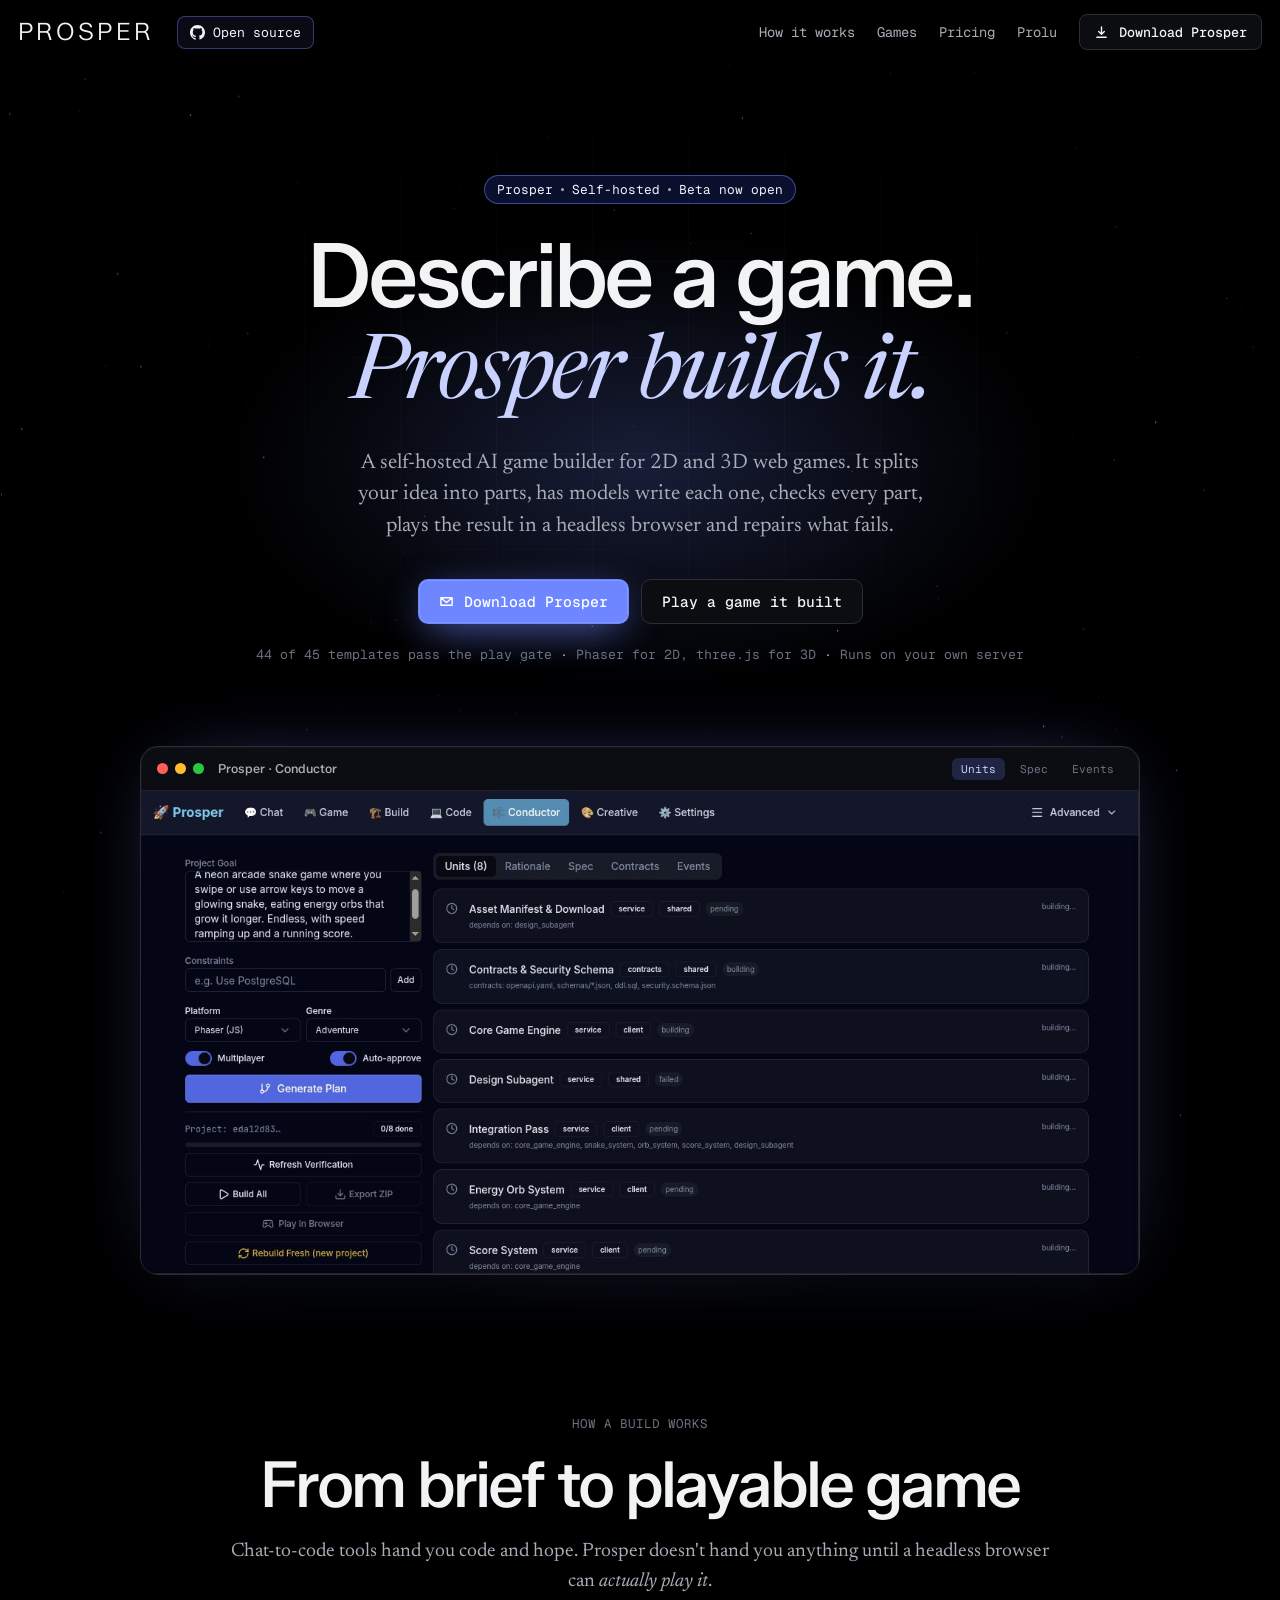
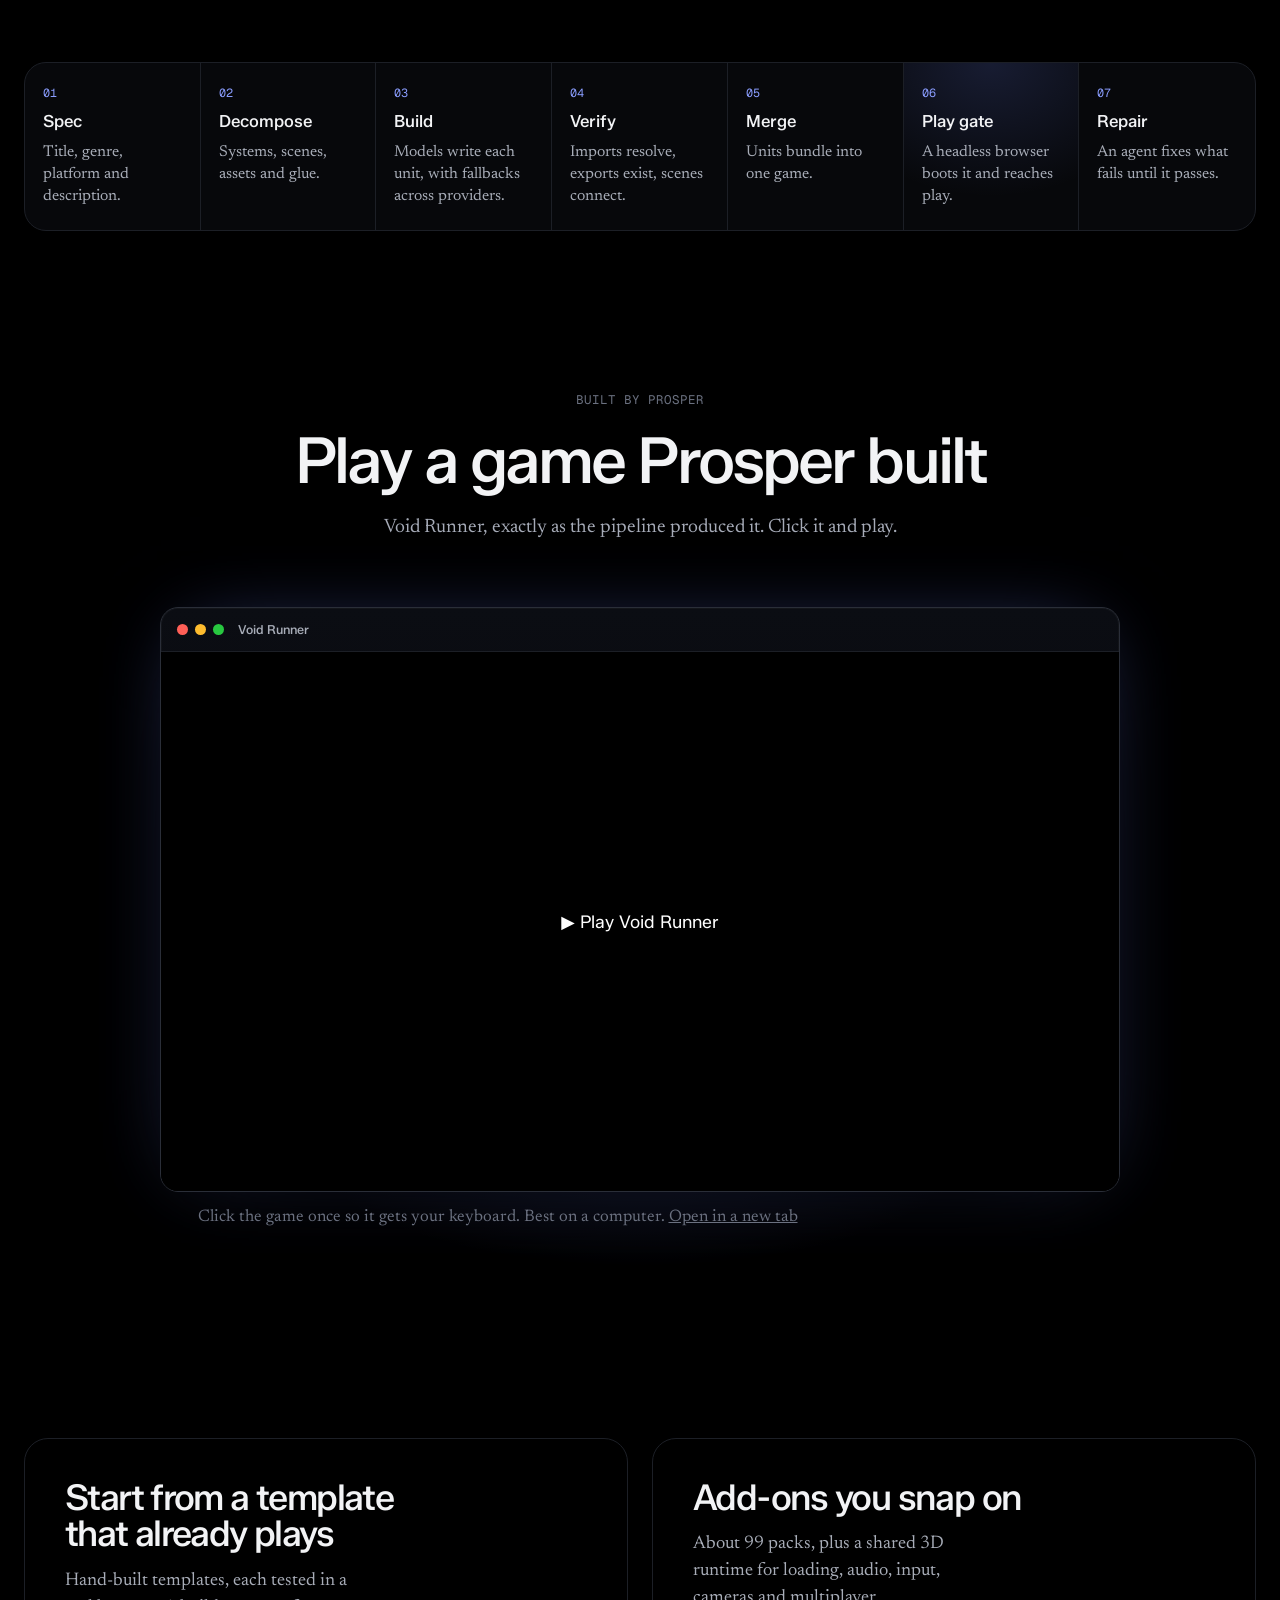
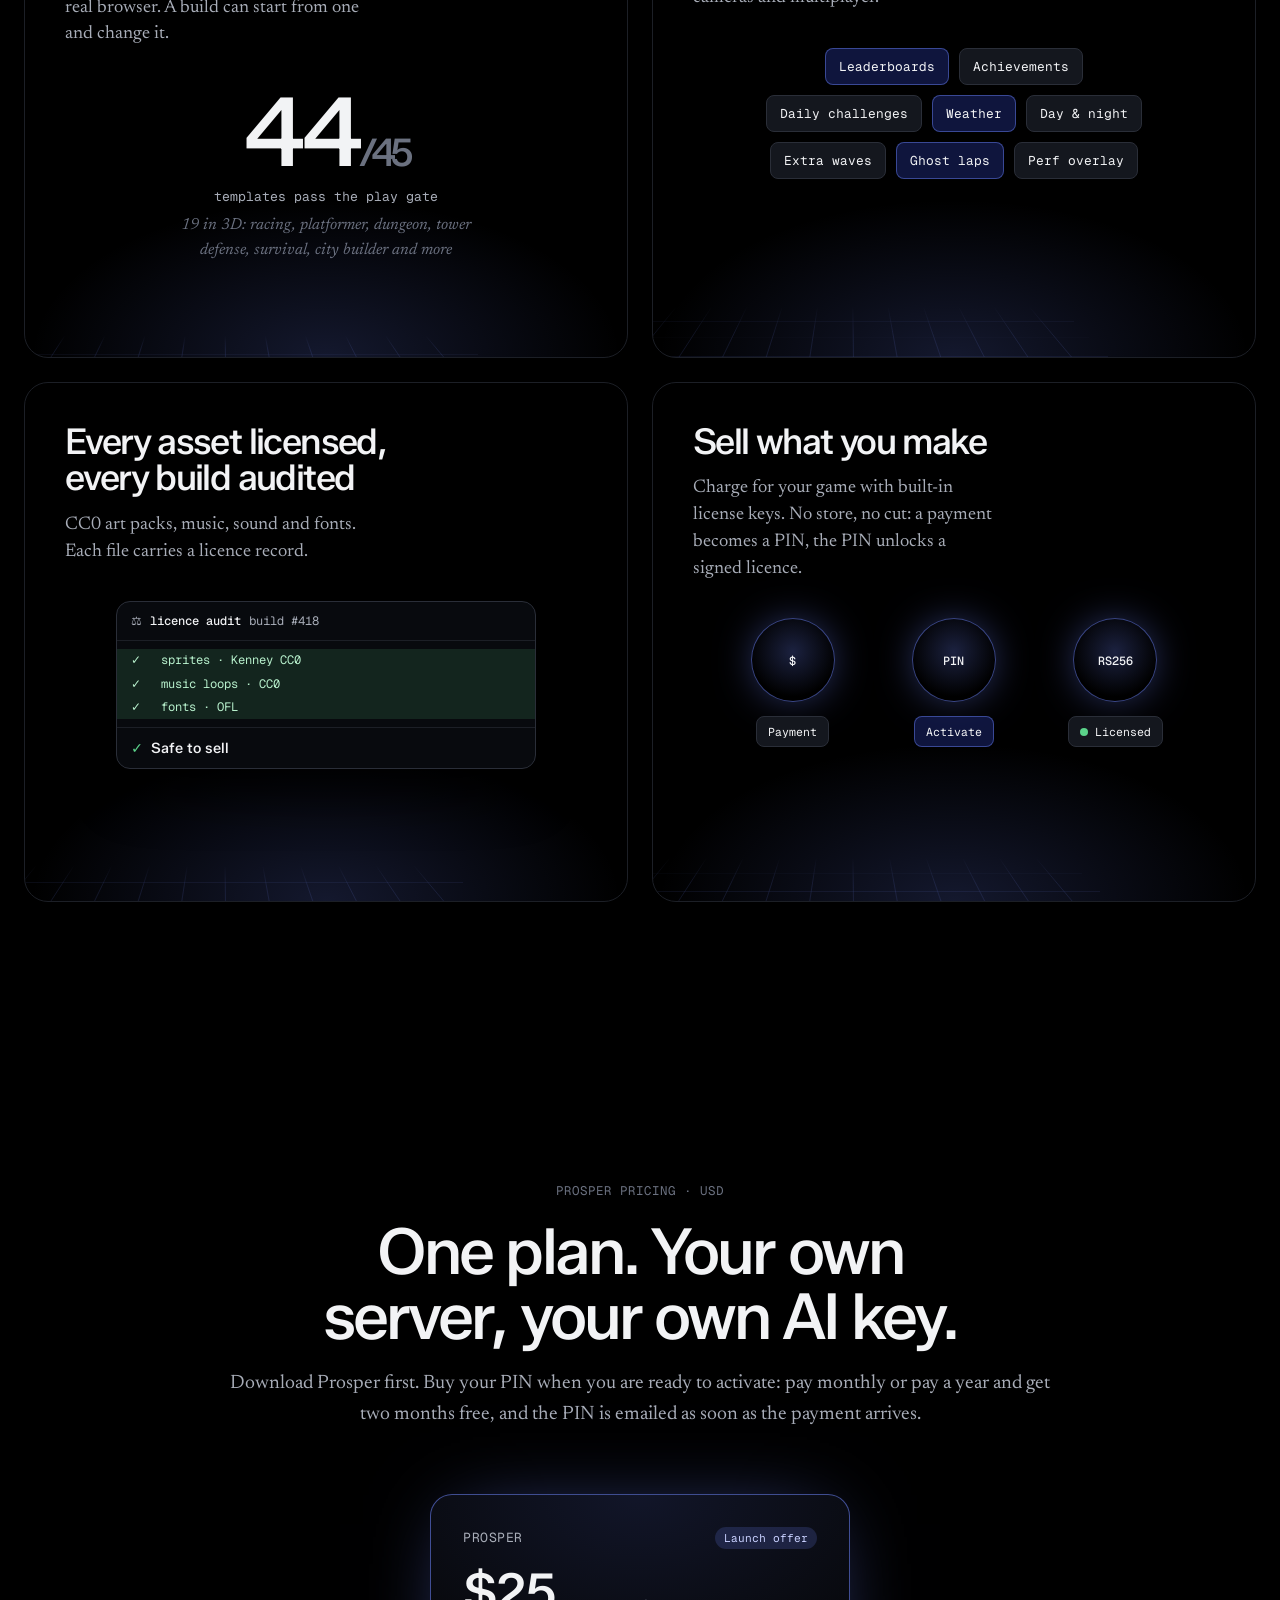
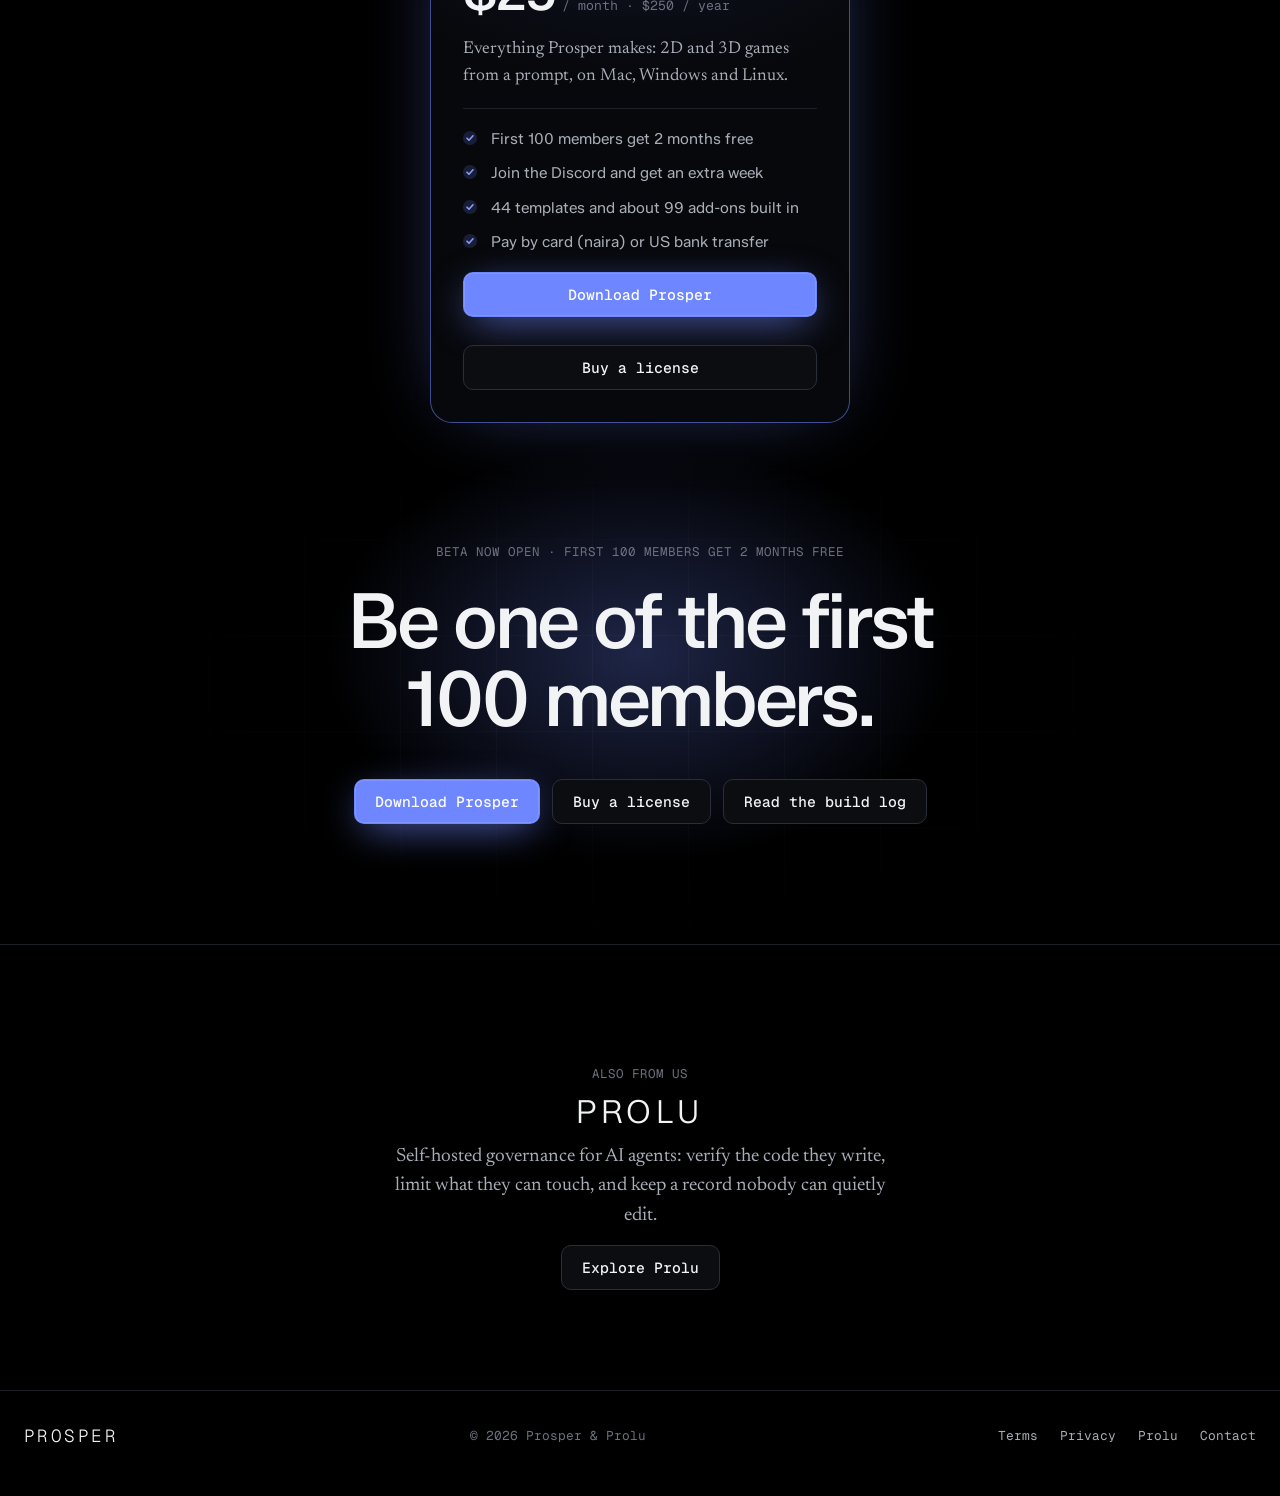
==== commit 146a2287: "Site: download-first CTAs; only Void Runner playable, remove other games and screenshots Co-Authored" ====
--- a/index.html
+++ b/index.html
@@ -374,9 +374,9 @@
       <a class="navlink hide-m" href="#games">Games</a>
       <a class="navlink hide-m" href="#prosper-pricing">Pricing</a>
       <a class="navlink" href="/prolu/">Prolu</a>
-      <a class="btn btn-dark btn-sm" href="https://prosper.qzz.io/buy">
+      <a class="btn btn-dark btn-sm" href="/download/#prosper">
         <svg viewBox="0 0 16 16" fill="none" aria-hidden="true"><path d="M8 2v8m0 0l-3-3m3 3l3-3M3 13h10" stroke="currentColor" stroke-width="1.5" stroke-linecap="round" stroke-linejoin="round"/></svg>
-        Buy Prosper
+        Download Prosper
       </a>
     </nav>
   </div>
@@ -388,9 +388,9 @@
     <h1>Describe a game. <em>Prosper builds it.</em></h1>
     <p class="sub">A self-hosted AI game builder for 2D and 3D web games. It splits your idea into parts, has models write each one, checks every part, plays the result in a headless browser and repairs what fails.</p>
     <div class="ctas">
-      <a class="btn btn-blue" href="https://prosper.qzz.io/buy">
+      <a class="btn btn-blue" href="/download/#prosper">
         <svg viewBox="0 0 16 16" fill="none" aria-hidden="true"><path d="M2 4h12v8H2zM2 4l6 5 6-5" stroke="currentColor" stroke-width="1.5" stroke-linejoin="round"/></svg>
-        Get Prosper
+        Download Prosper
       </a>
       <a class="btn btn-dark" href="#play">Play a game it built</a>
     </div>
@@ -431,34 +431,20 @@
     <div class="wrap">
       <div class="head">
         <span class="eyebrow">Built by Prosper</span>
-        <h2 id="games-h">Games that passed the play test</h2>
-        <p>Finished builds exactly as the pipeline produced them, captured mid-play.</p>
+        <h2 id="games-h">Play a game Prosper built</h2>
+        <p>Void Runner, exactly as the pipeline produced it. Click it and play.</p>
       </div>
       <div class="stage rv" id="play" style="margin:0 auto 28px;max-width:960px">
         <div class="win">
           <div class="win-top">
             <span class="dots"><i></i><i></i><i></i></span>
-            <span class="win-title">Play a Prosper build</span>
+            <span class="win-title">Void Runner</span>
           </div>
           <div class="playwrap"><iframe id="game" title="Void Runner, a game built by Prosper" src="about:blank" data-base="https://prospernwo.netlify.app/games/" loading="lazy" allow="autoplay; fullscreen; gamepad"></iframe>
             <button type="button" class="playcover" id="playcover">▶ Play Void Runner</button></div>
         </div>
-        <div class="gamepick" role="group" aria-label="Choose a game">
-          <button type="button" class="on" data-game="void_runner">Void Runner</button>
-          <button type="button" data-game="crystal_caverns">Crystal Caverns</button>
-          <button type="button" data-game="slime_hopper_4">Slime Hopper 4</button>
-        </div>
         <p class="note" style="text-align:center;margin-top:12px">Click the game once so it gets your keyboard. Best on a computer. <a id="opengame" href="https://prospernwo.netlify.app/games/void_runner/" target="_blank" rel="noopener">Open in a new tab</a></p>
       </div>
-      <div class="gallery">
-        <figure class="gshot rv"><img src="img/void-runner.jpg" width="960" height="540" loading="lazy" alt="Void Runner: a vertical space shooter with enemy ships."><figcaption><b>Void Runner</b><span>Space shooter</span></figcaption></figure>
-        <figure class="gshot rv"><img src="img/crystal-caverns.jpg" width="960" height="540" loading="lazy" alt="Crystal Caverns: a platformer with crystals, lives and floating platforms."><figcaption><b>Crystal Caverns</b><span>Platformer</span></figcaption></figure>
-        <figure class="gshot rv"><img src="img/slime-hopper-4.jpg" width="960" height="540" loading="lazy" alt="Slime Hopper 4: a platformer with gems and a slime enemy."><figcaption><b>Slime Hopper 4</b><span>Platformer</span></figcaption></figure>
-        <figure class="gshot rv"><img src="img/ocean-tower-defense.jpg" width="480" height="270" loading="lazy" alt="A tower defense game with a winding path, towers and waves."><figcaption><b>Tower Defense</b><span>Beta · prompt-to-game</span></figcaption></figure>
-        <figure class="gshot rv"><img src="img/boat-top-down-racer.jpg" width="480" height="270" loading="lazy" alt="A top-down racer with laps, position and a timer."><figcaption><b>Top-Down Racer</b><span>Beta · prompt-to-game</span></figcaption></figure>
-        <figure class="gshot rv"><img src="img/pirate-tactics-grid.jpg" width="480" height="270" loading="lazy" alt="A turn-based tactics grid with a hand of cards."><figcaption><b>Tactics Grid</b><span>Beta · prompt-to-game</span></figcaption></figure>
-      </div>
-      <p class="note" style="margin-inline:auto;text-align:center">Templates are gate-tested by hand. Prompt-to-game is experimental: every game boots and plays, and matching your brief improves with each release.</p>
     </div>
   </section>
 
@@ -516,7 +502,7 @@
       <div class="head">
         <span class="eyebrow">Prosper pricing · USD</span>
         <h2 id="pp-h">One plan. Your own server, your own AI key.</h2>
-        <p>Pay monthly or pay a year and get two months free. Your PIN is emailed as soon as the payment arrives.</p>
+        <p>Download Prosper first. Buy your PIN when you are ready to activate: pay monthly or pay a year and get two months free, and the PIN is emailed as soon as the payment arrives.</p>
       </div>
       <div class="plans" style="grid-template-columns:minmax(0,420px);justify-content:center">
         <div class="plan hl rv">
@@ -529,7 +515,8 @@
             <li>44 templates and about 99 add-ons built in</li>
             <li>Pay by card (naira) or US bank transfer</li>
           </ul>
-          <a class="btn btn-blue" href="https://prosper.qzz.io/buy">Buy Prosper</a>
+          <a class="btn btn-blue" href="/download/#prosper">Download Prosper</a>
+          <a class="btn btn-dark" href="https://prosper.qzz.io/buy" style="margin-top:10px">Buy a license</a>
         </div>
       </div>
     </div>
@@ -539,7 +526,8 @@
     <span class="eyebrow">Beta now open · <span id="spots">first 100 members get 2 months free</span></span>
     <h2 id="pl-h" class="rv">Be one of the first 100 members.</h2>
     <div class="ctas rv">
-      <a class="btn btn-blue" href="https://prosper.qzz.io/buy">Get Prosper</a>
+      <a class="btn btn-blue" href="/download/#prosper">Download Prosper</a>
+      <a class="btn btn-dark" href="https://prosper.qzz.io/buy">Buy a license</a>
       <a class="btn btn-dark" href="https://prospernwo.netlify.app" target="_blank" rel="noopener">Read the build log</a>
     </div>
   </section>
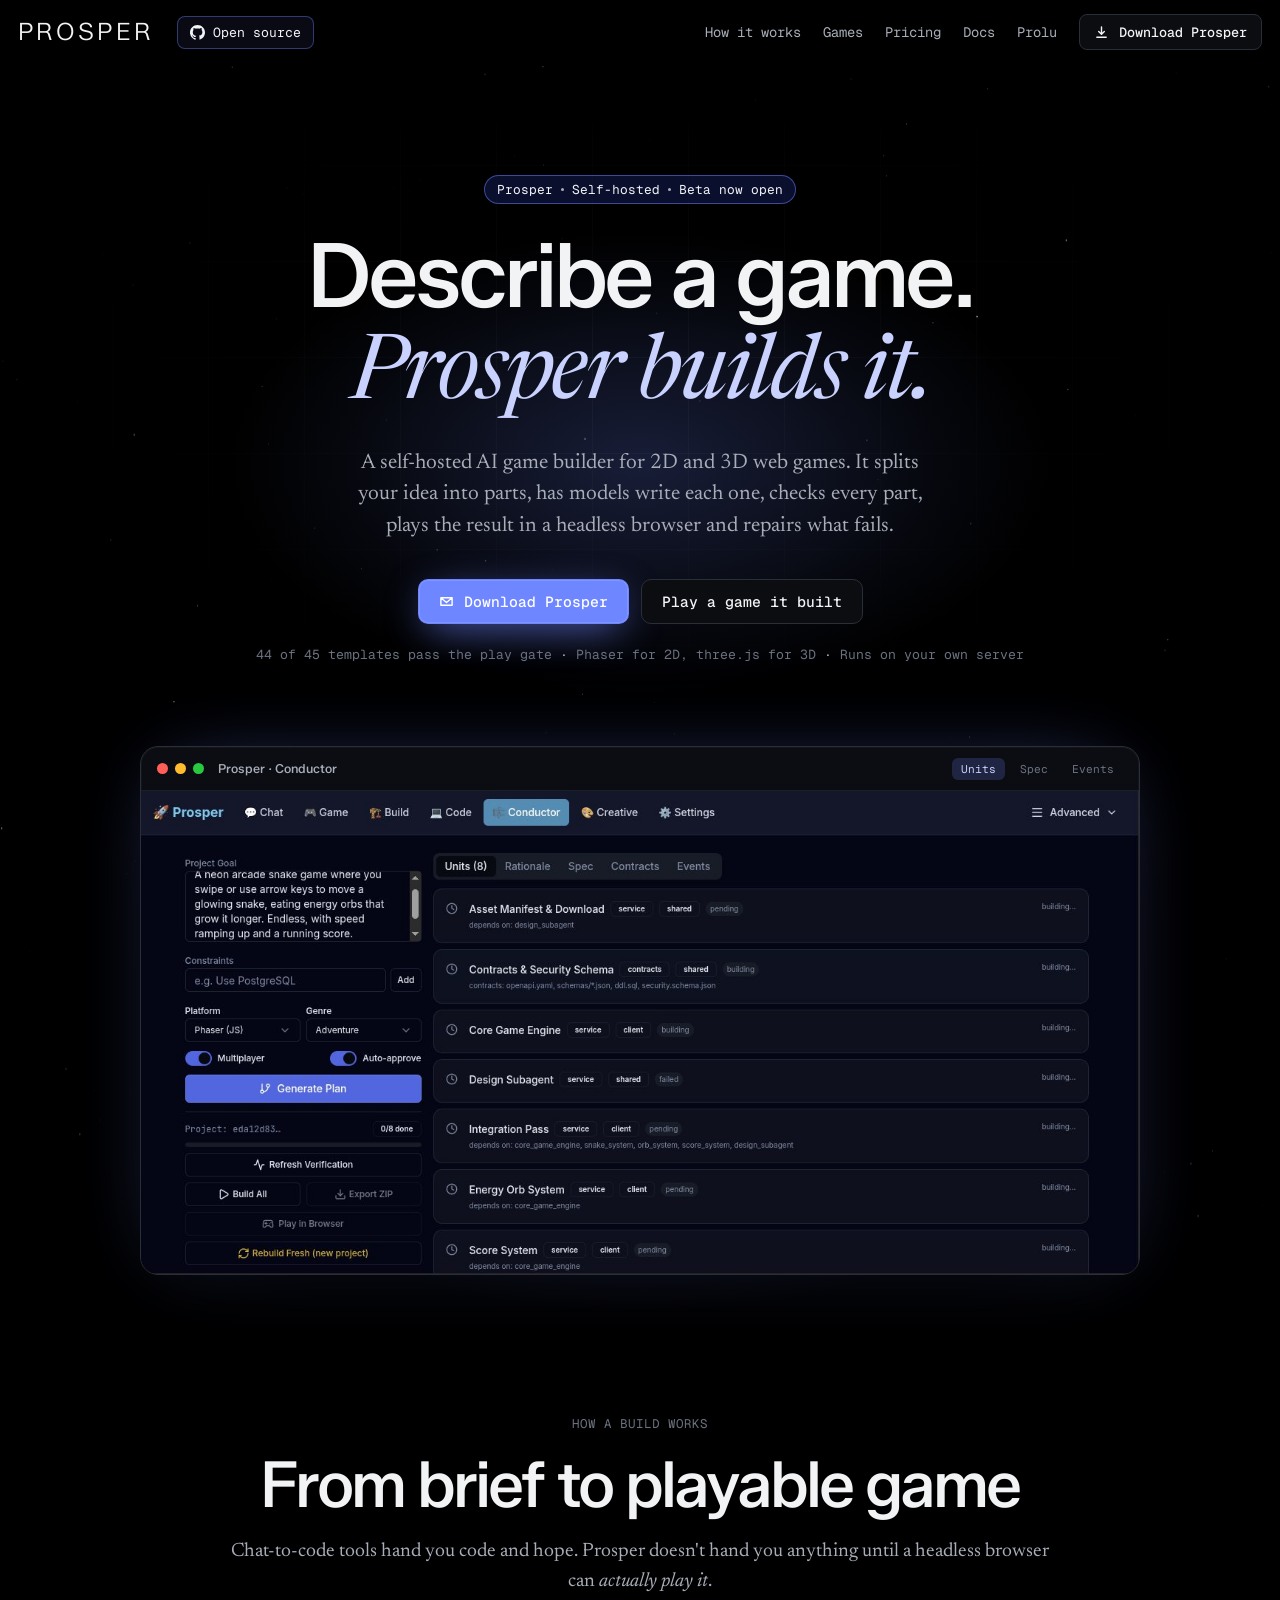
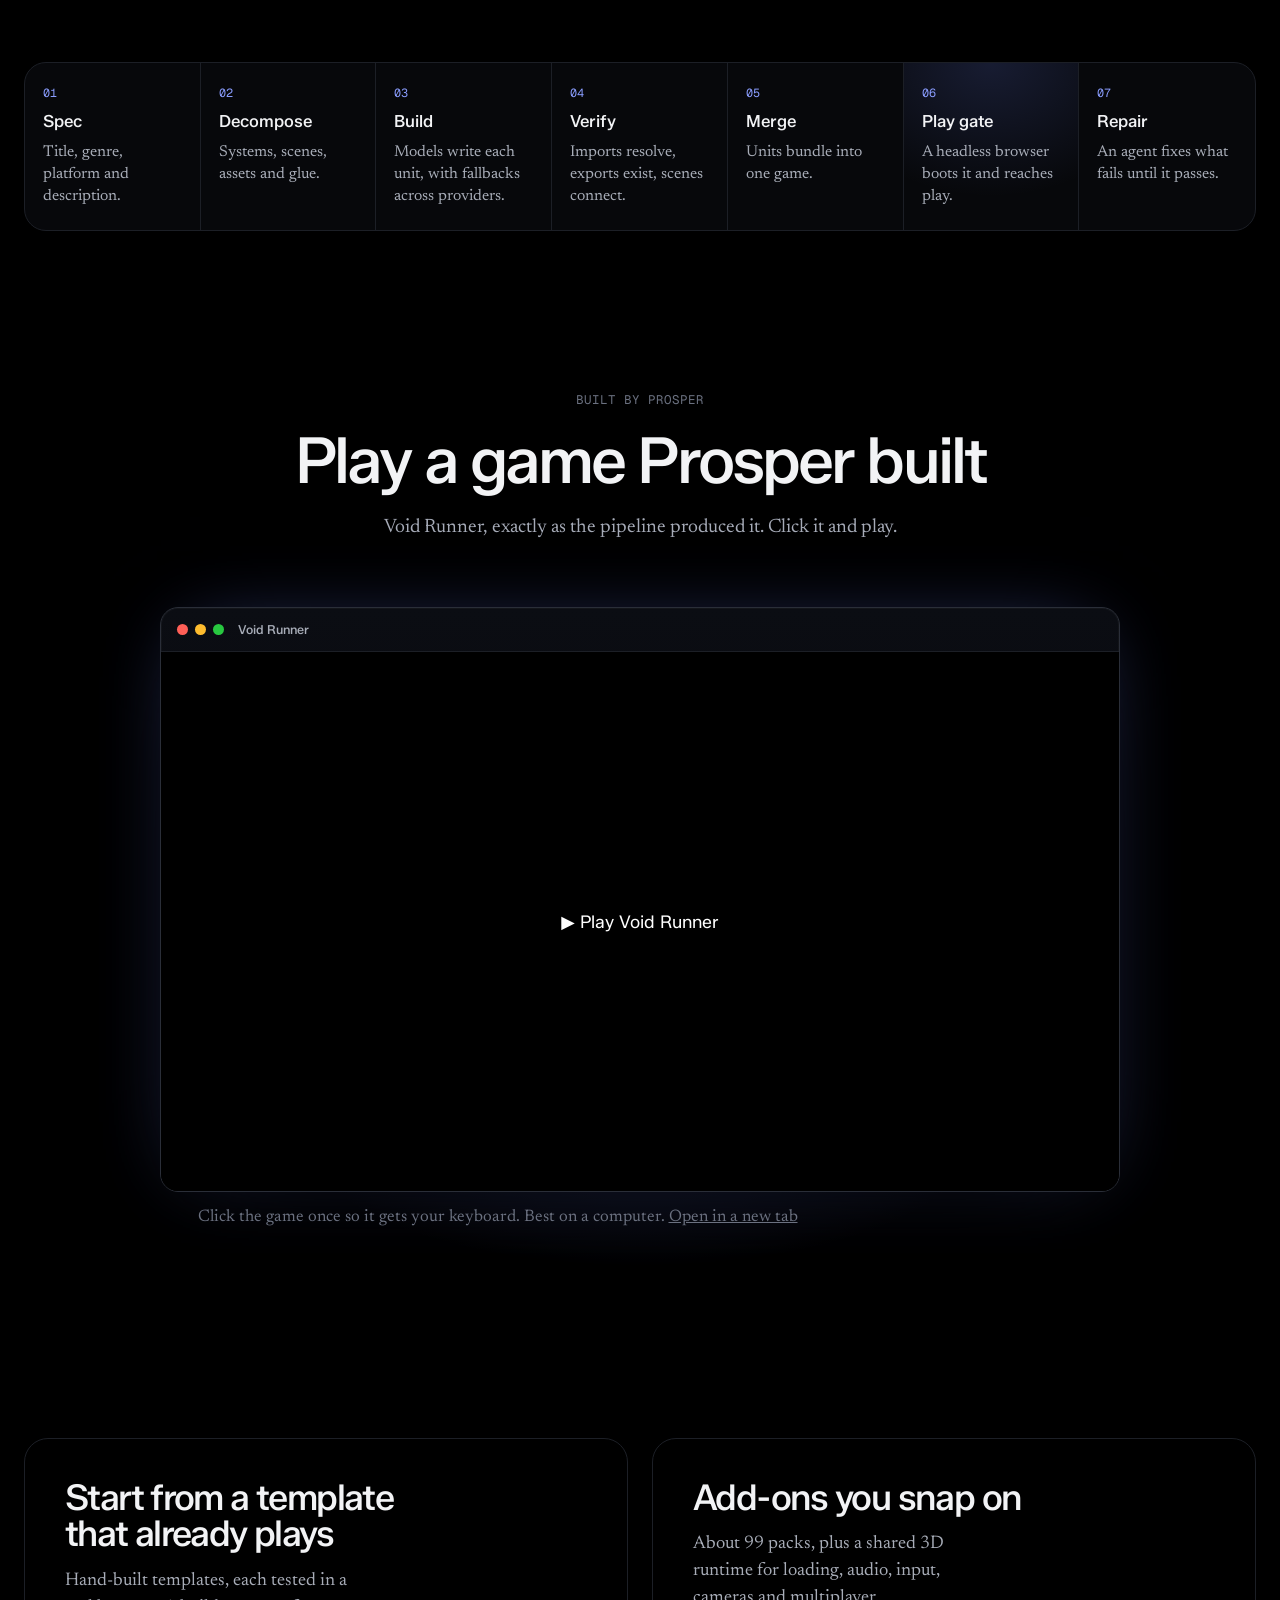
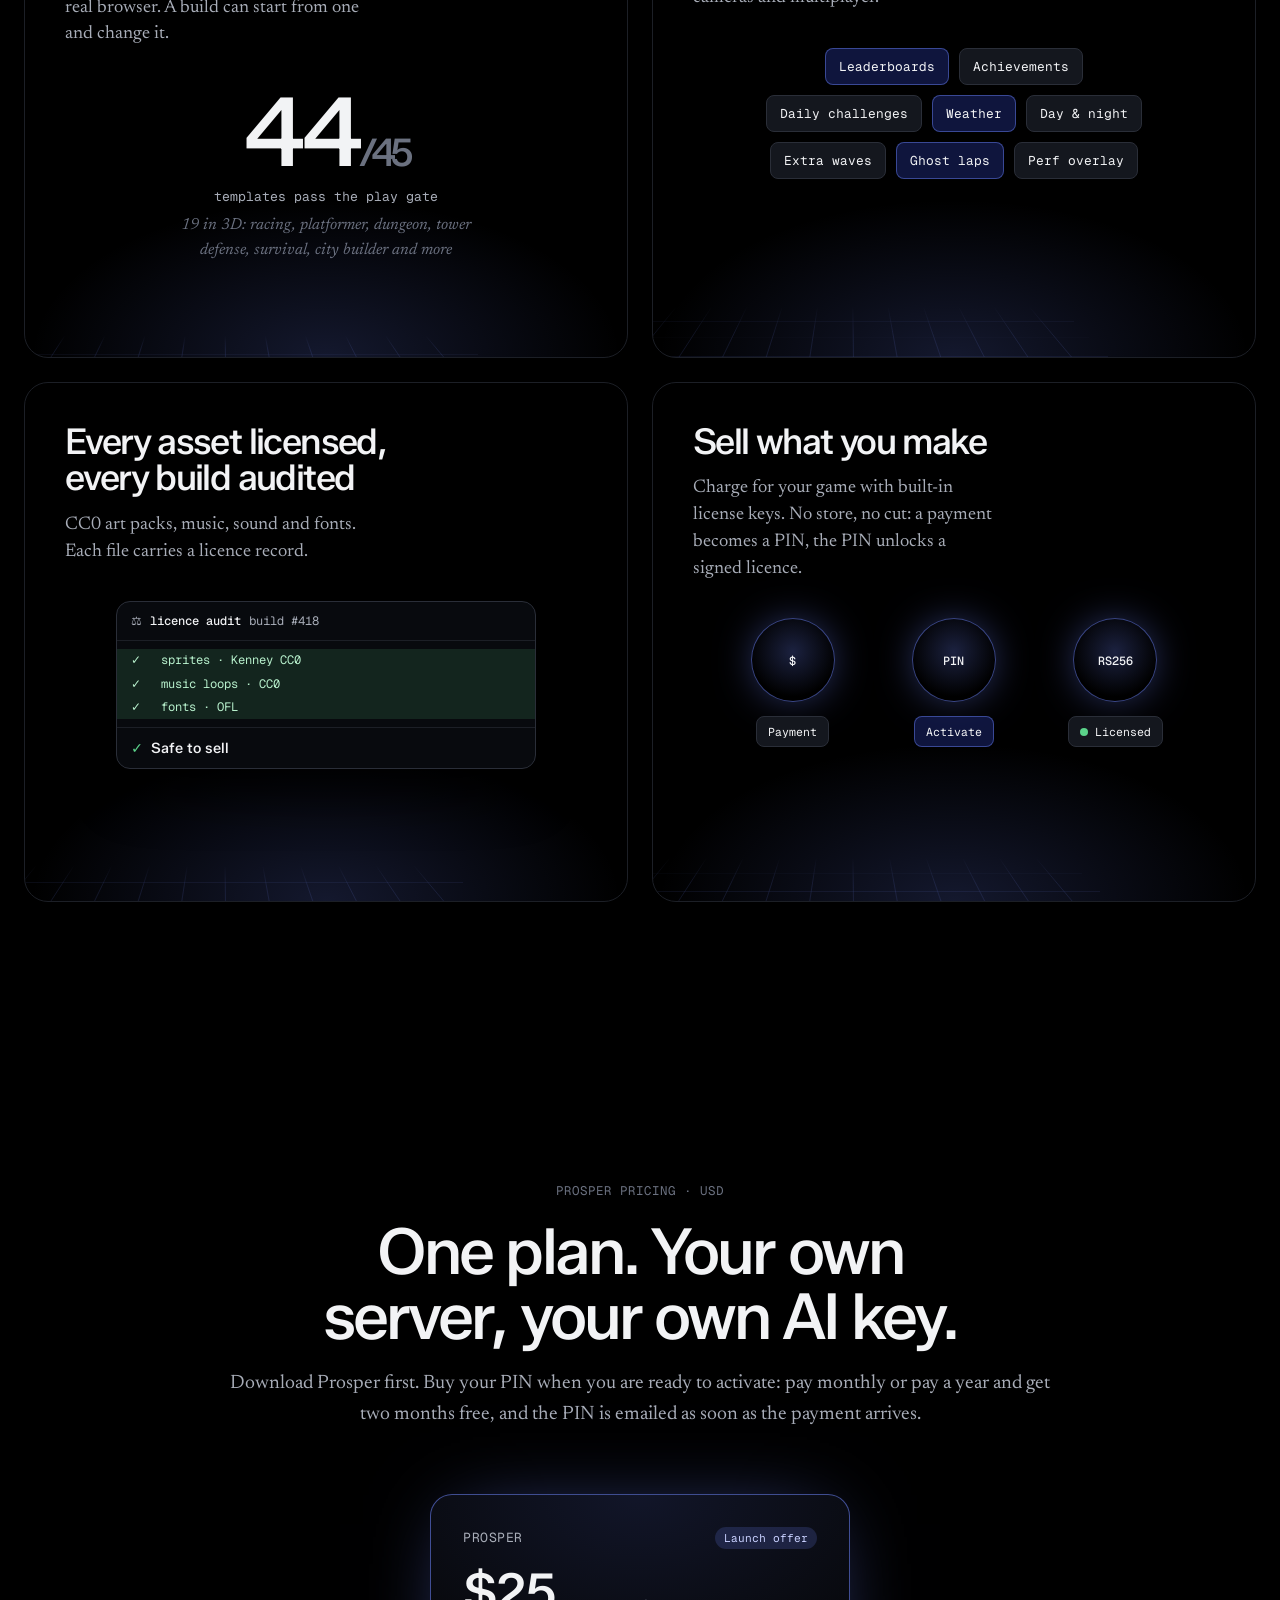
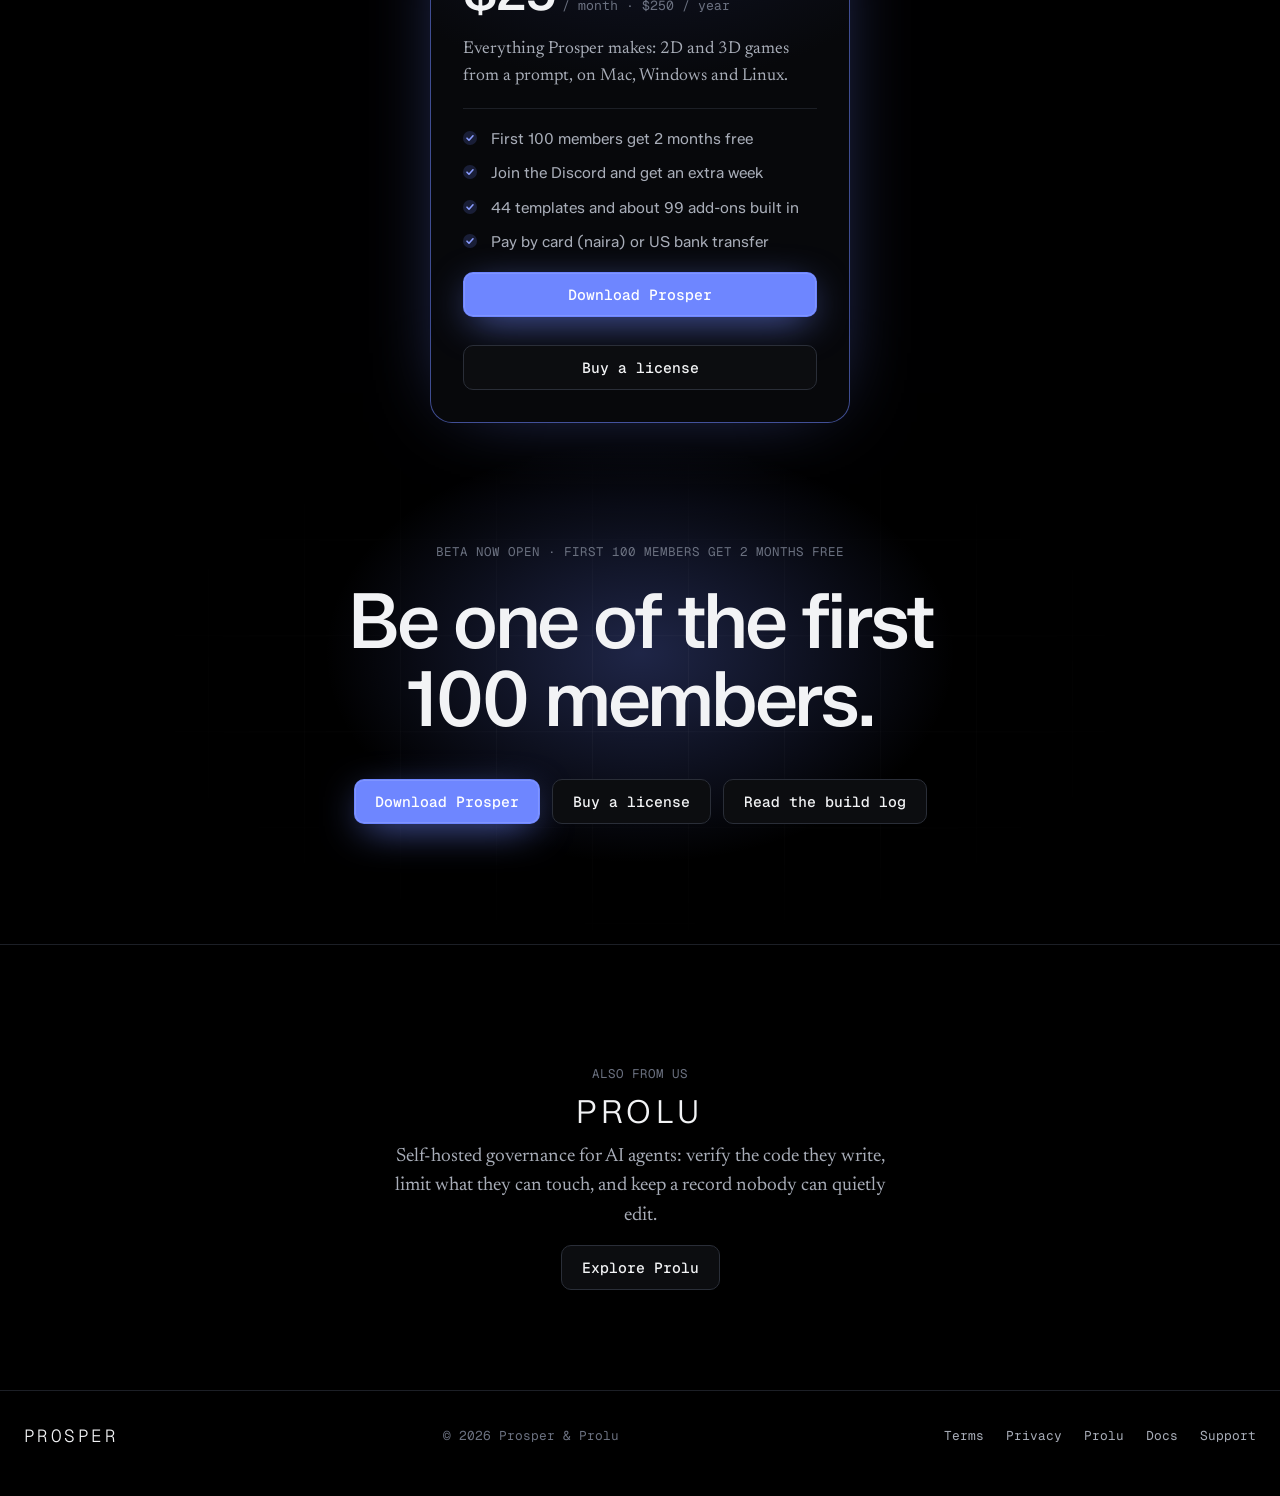
==== commit 5c019542: "Site: /Docs page (guide, FAQ, changelog), v0.1.0 notice, unactivated note, support email Co-Authored" ====
--- a/index.html
+++ b/index.html
@@ -373,6 +373,7 @@
       <a class="navlink hide-m" href="#how">How it works</a>
       <a class="navlink hide-m" href="#games">Games</a>
       <a class="navlink hide-m" href="#prosper-pricing">Pricing</a>
+      <a class="navlink hide-m" href="/Docs/">Docs</a>
       <a class="navlink" href="/prolu/">Prolu</a>
       <a class="btn btn-dark btn-sm" href="/download/#prosper">
         <svg viewBox="0 0 16 16" fill="none" aria-hidden="true"><path d="M8 2v8m0 0l-3-3m3 3l3-3M3 13h10" stroke="currentColor" stroke-width="1.5" stroke-linecap="round" stroke-linejoin="round"/></svg>
@@ -544,7 +545,7 @@
   <div class="wrap">
     <a class="word" href="#top">PROSPER</a>
     <span>© 2026 Prosper &amp; Prolu</span>
-    <span class="links"><a href="/prolu/#terms">Terms</a><a href="/prolu/#privacy">Privacy</a><a href="/prolu/">Prolu</a><a href="mailto:proluog@gmail.com">Contact</a></span>
+    <span class="links"><a href="/prolu/#terms">Terms</a><a href="/prolu/#privacy">Privacy</a><a href="/prolu/">Prolu</a><a href="/Docs/">Docs</a><a href="mailto:prosper@omucloud.co">Support</a></span>
   </div>
 </footer>
 
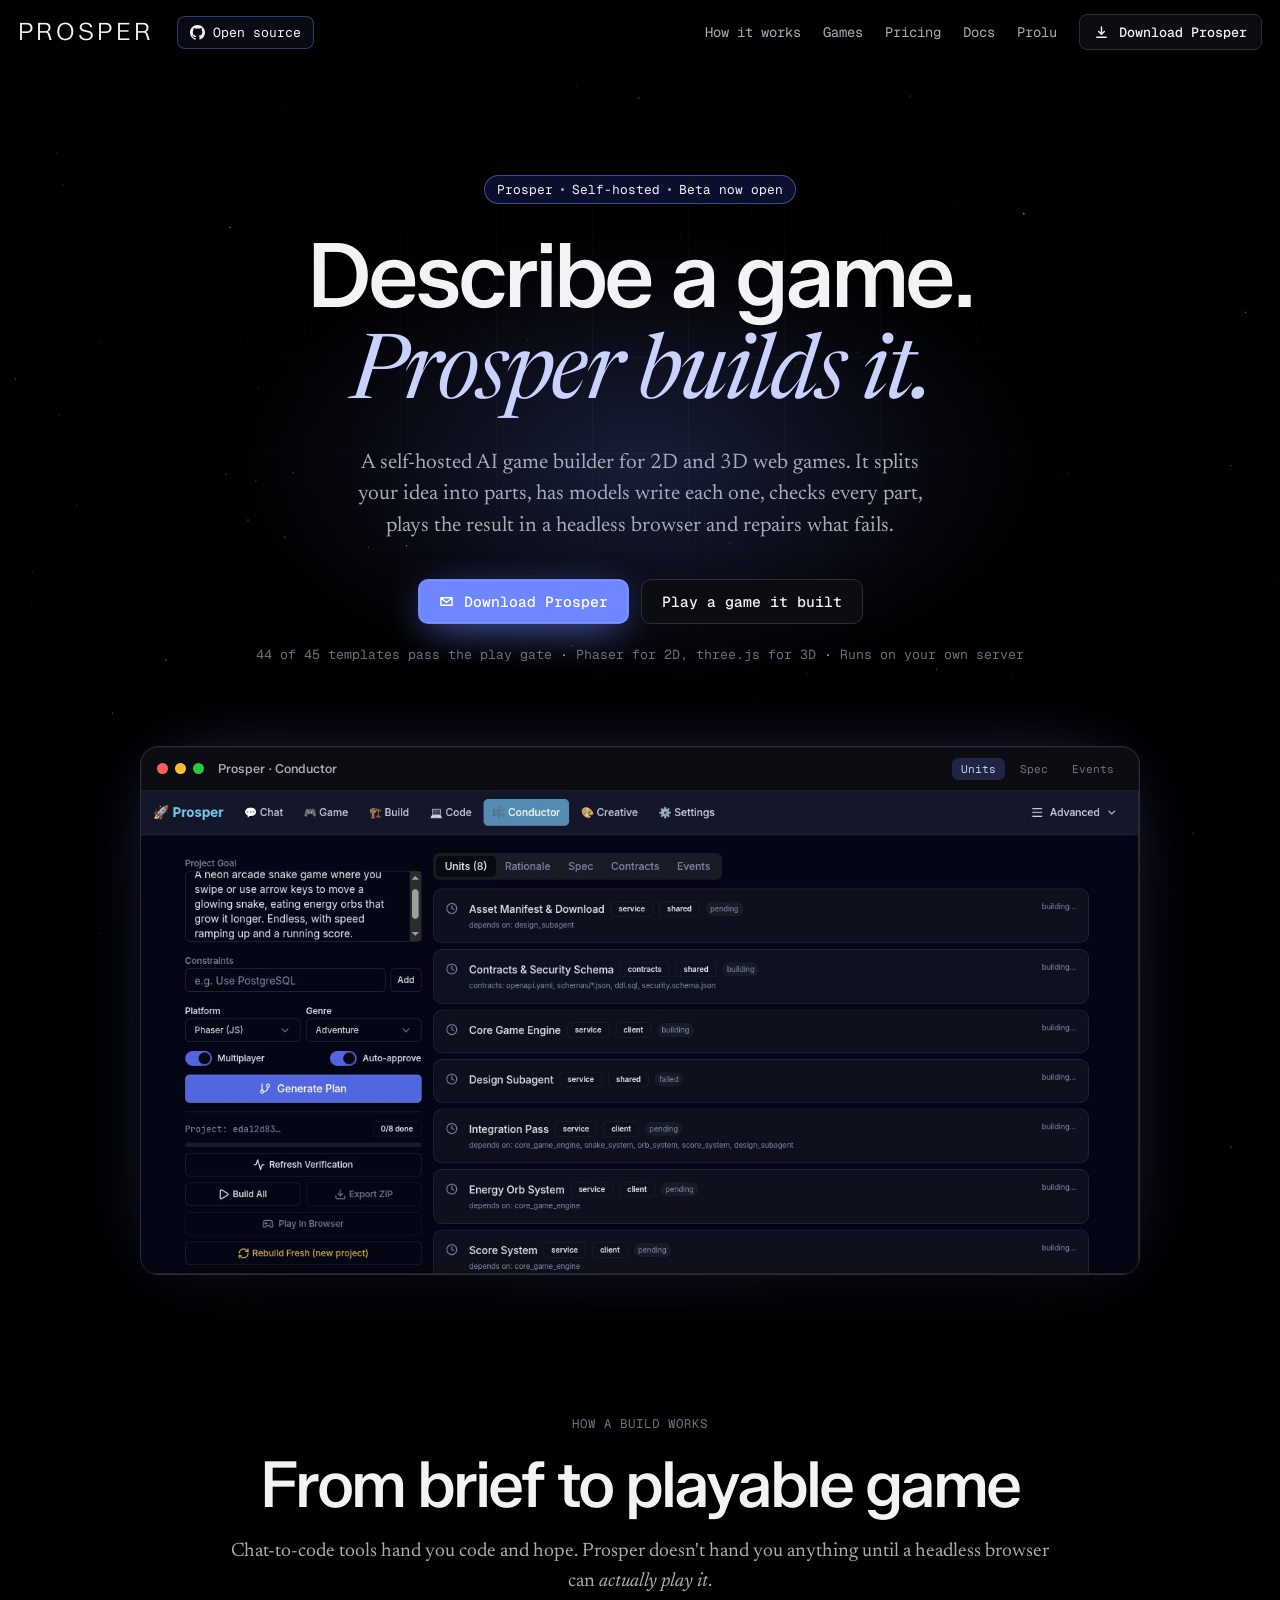
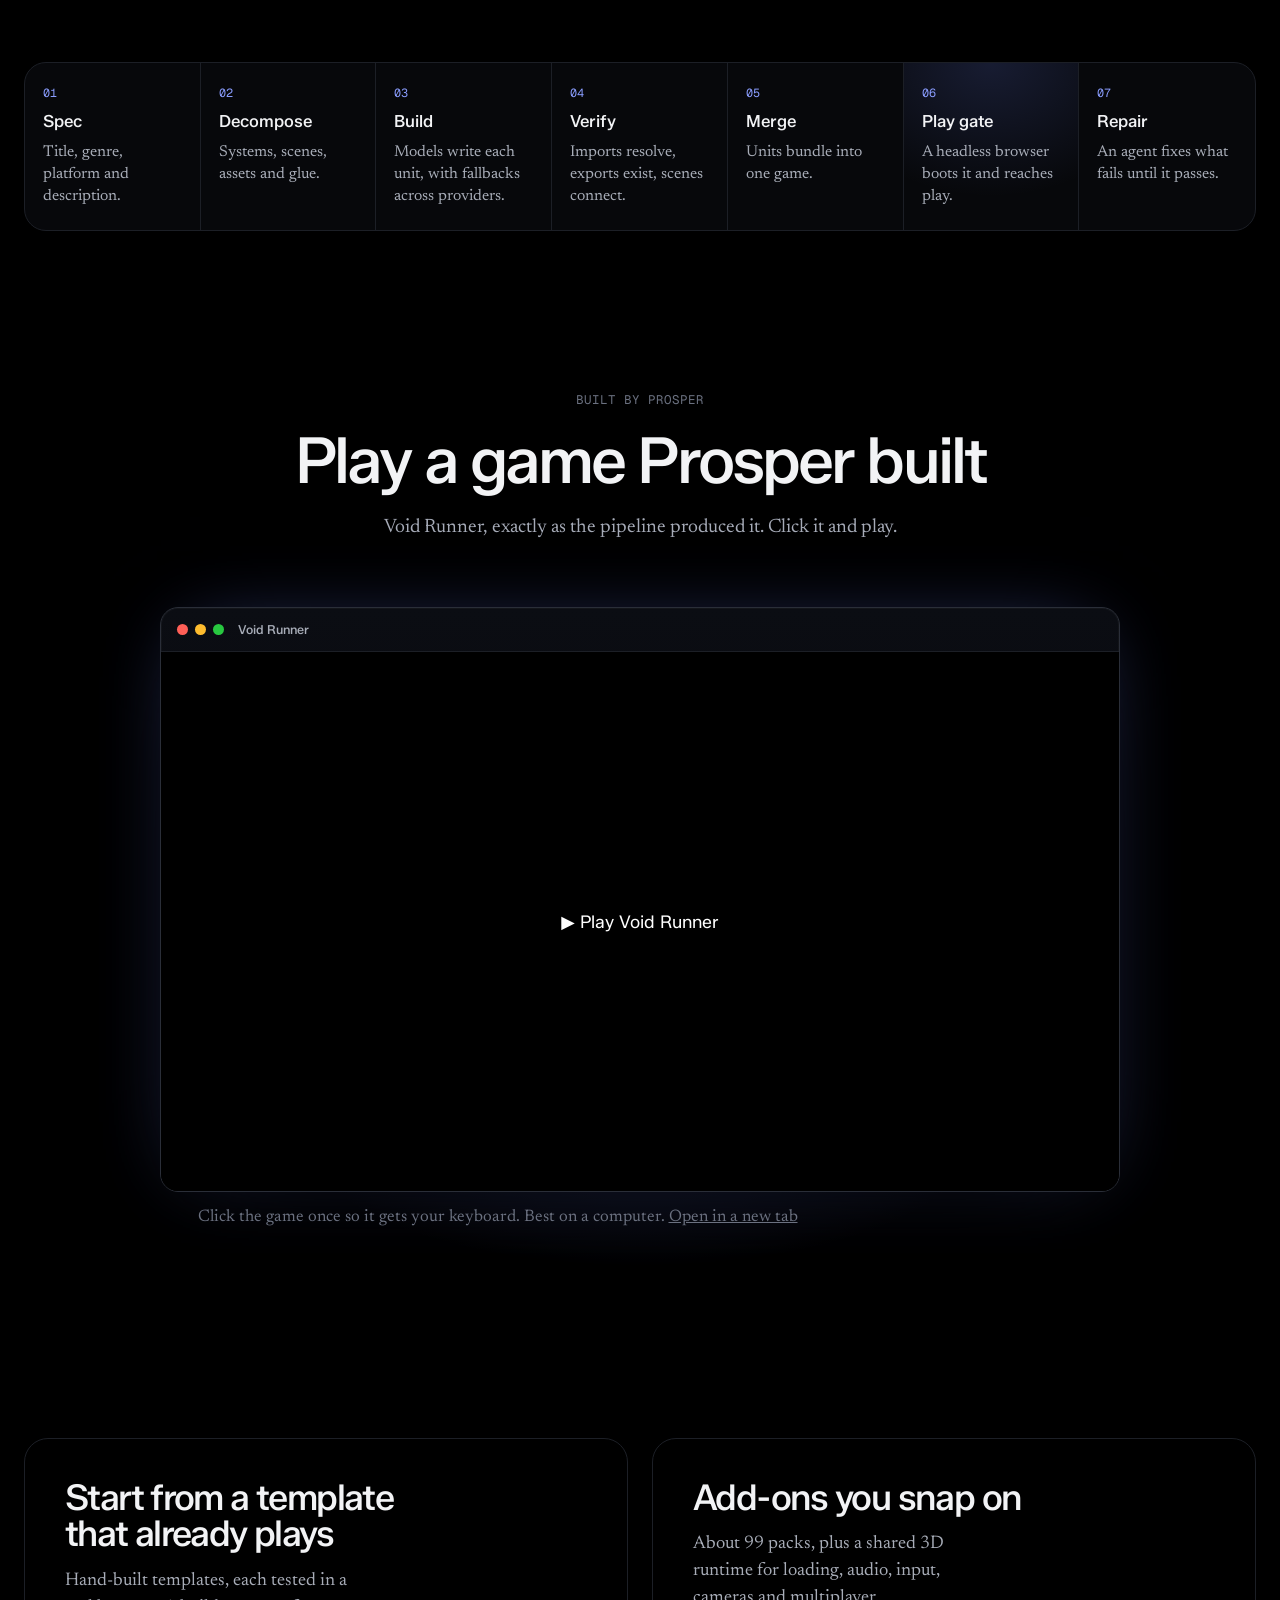
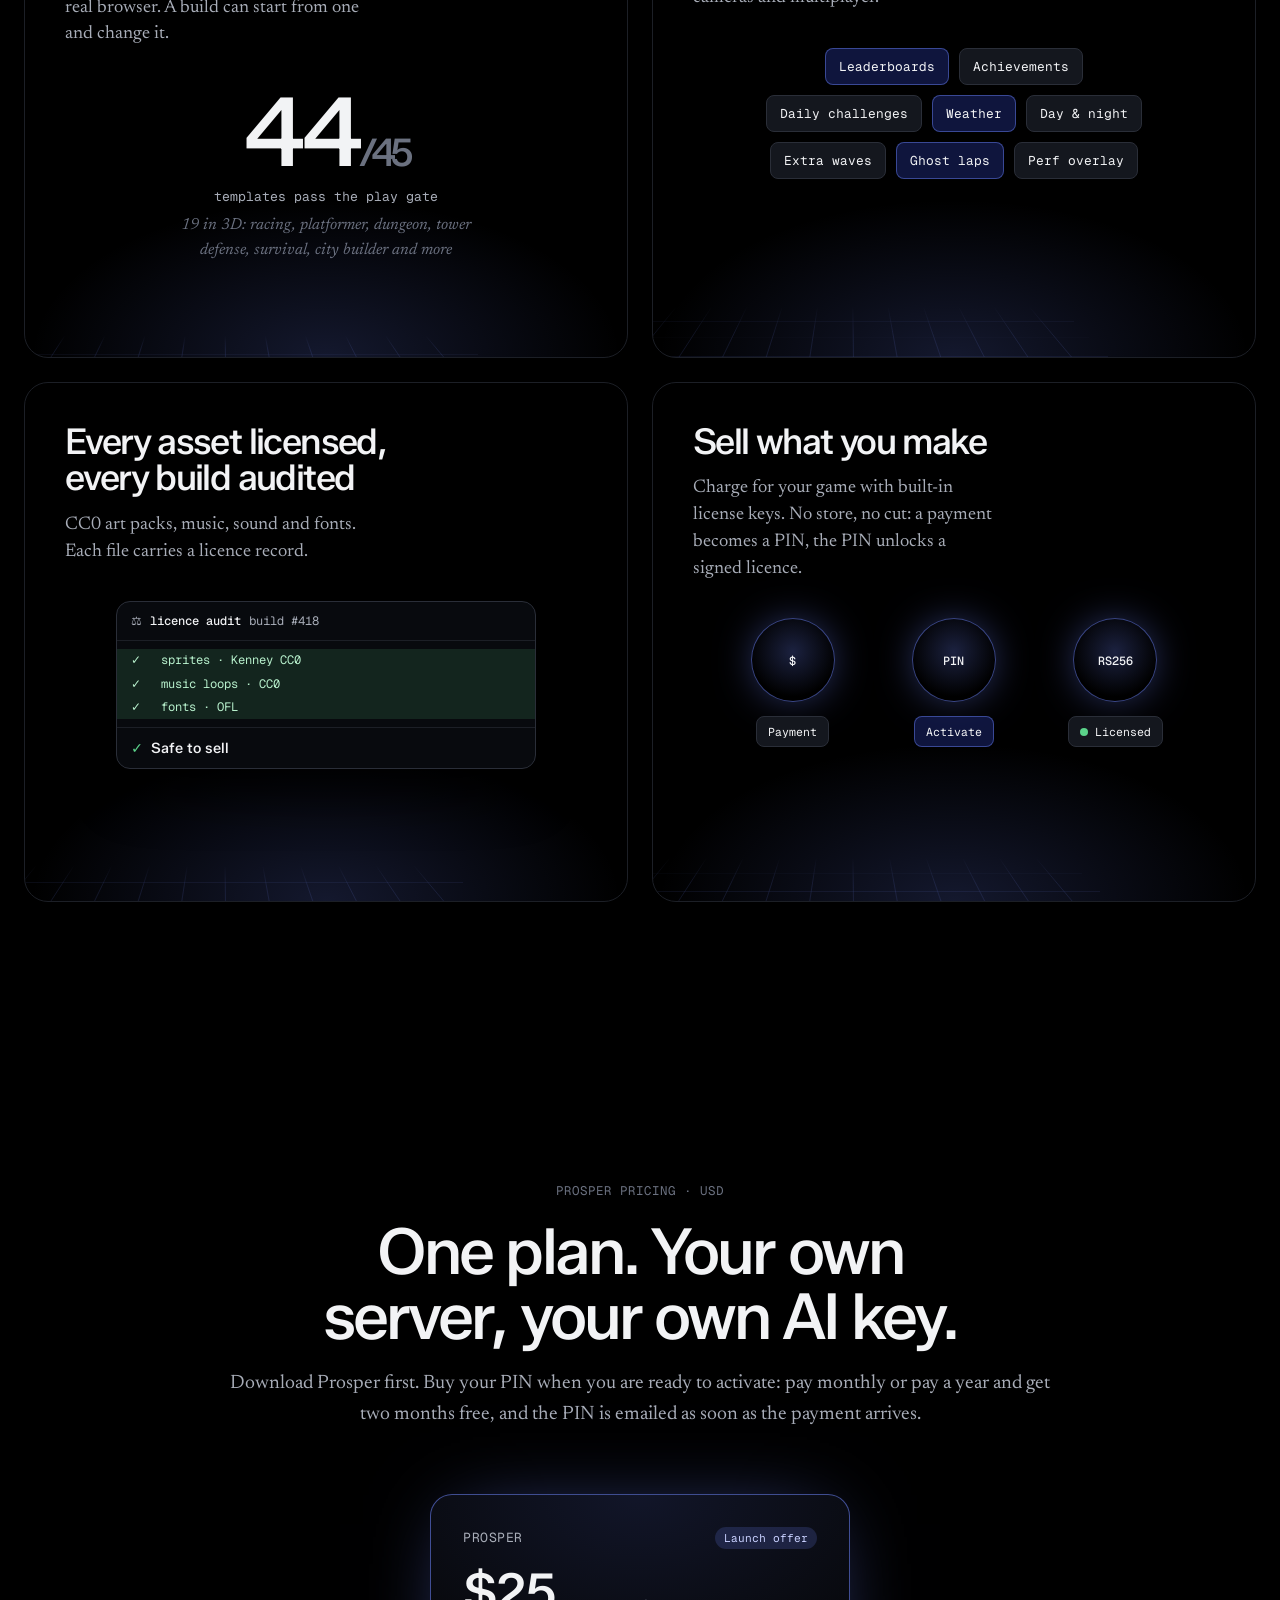
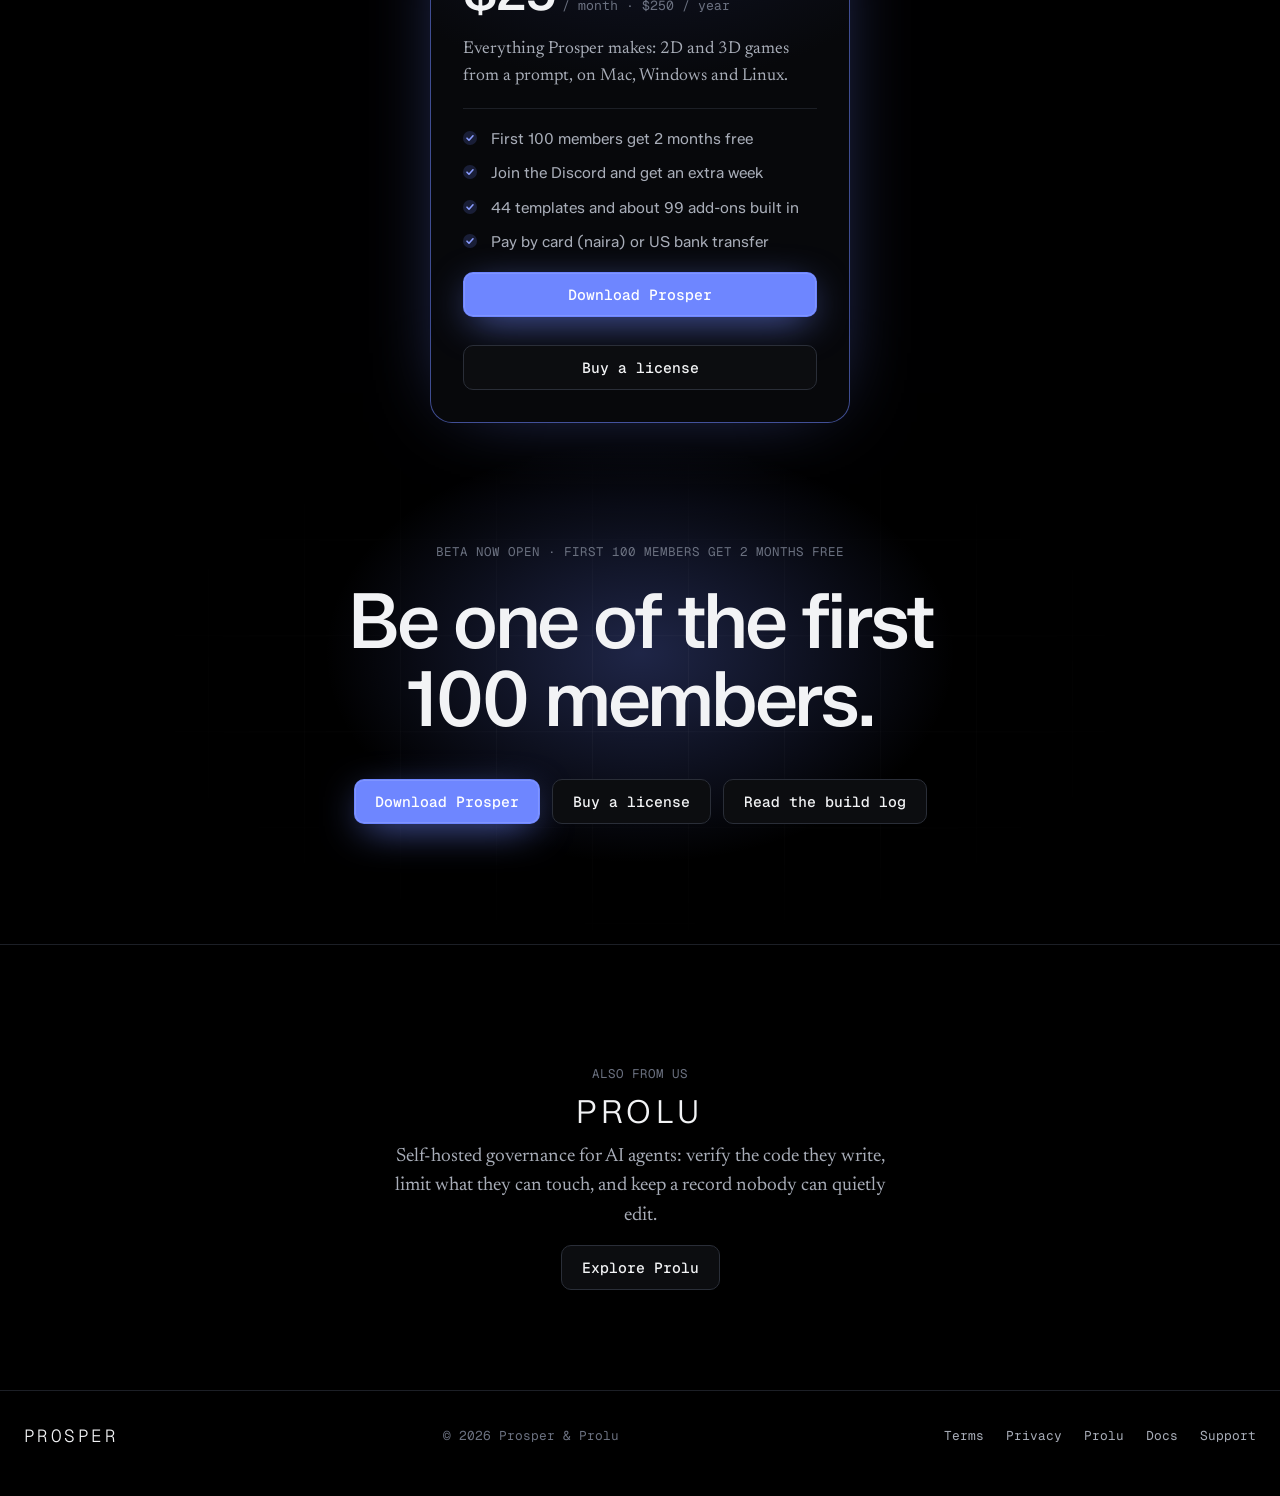
==== commit 932625b8: "Add legal page (terms, privacy, refunds, launch offer); footer links Co-Authored-By: Claude Sonnet 5" ====
--- a/index.html
+++ b/index.html
@@ -545,7 +545,7 @@
   <div class="wrap">
     <a class="word" href="#top">PROSPER</a>
     <span>© 2026 Prosper &amp; Prolu</span>
-    <span class="links"><a href="/prolu/#terms">Terms</a><a href="/prolu/#privacy">Privacy</a><a href="/prolu/">Prolu</a><a href="/Docs/">Docs</a><a href="mailto:prosper@omucloud.co">Support</a></span>
+    <span class="links"><a href="/legal/#terms">Terms</a><a href="/legal/#privacy">Privacy</a><a href="/prolu/">Prolu</a><a href="/Docs/">Docs</a><a href="mailto:prosper@omucloud.co">Support</a></span>
   </div>
 </footer>
 
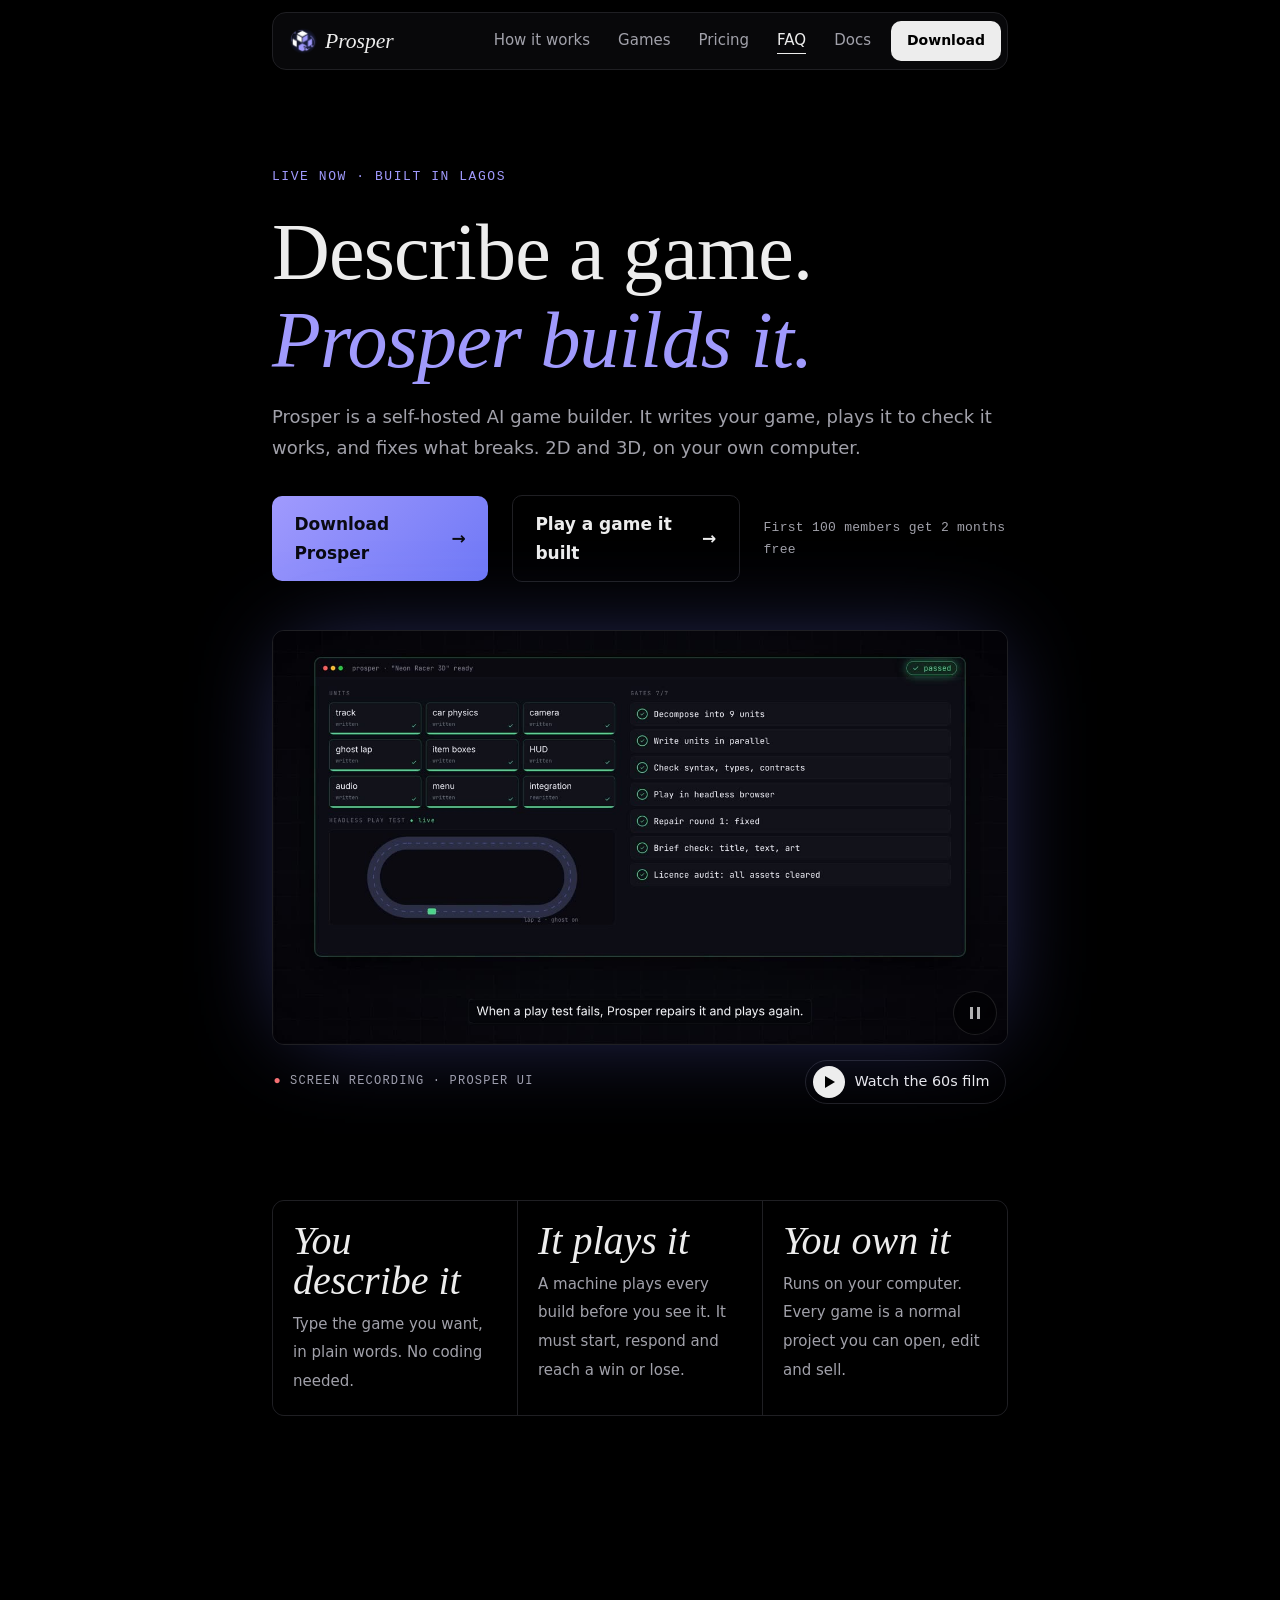
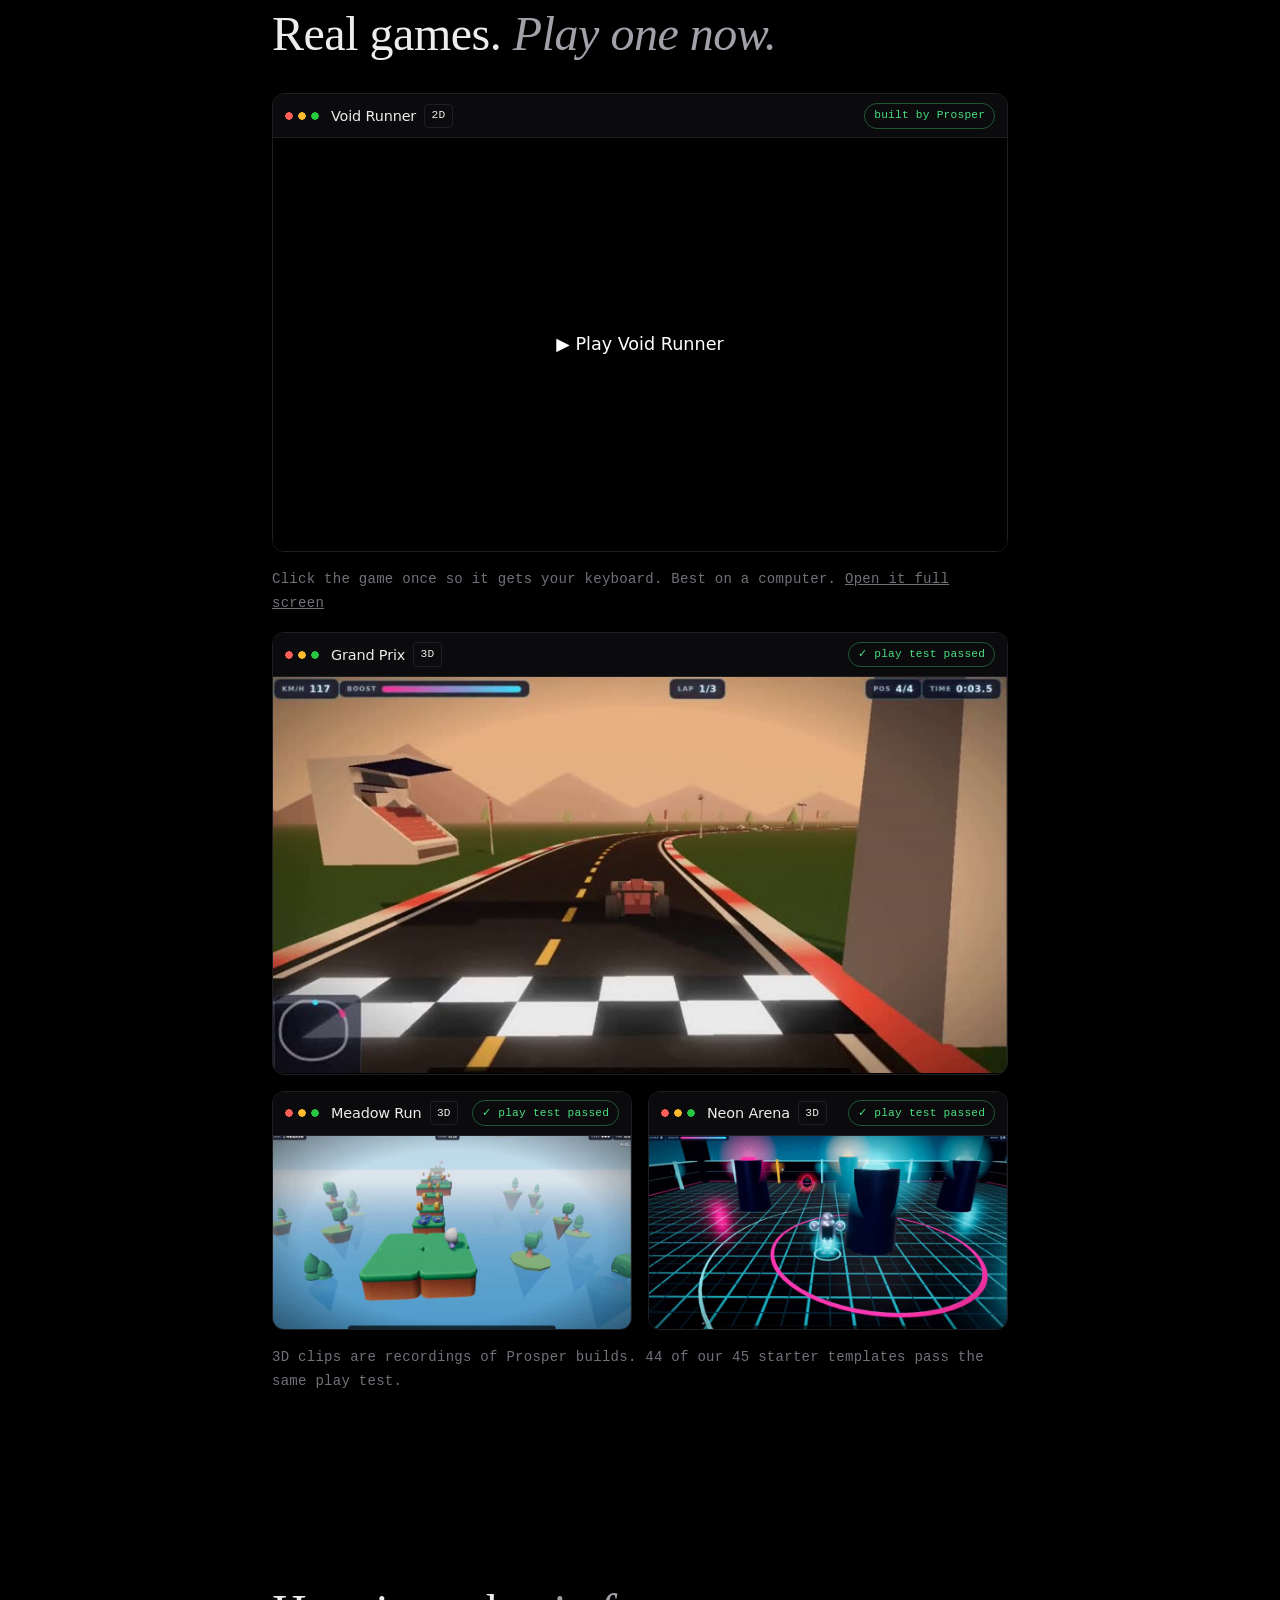
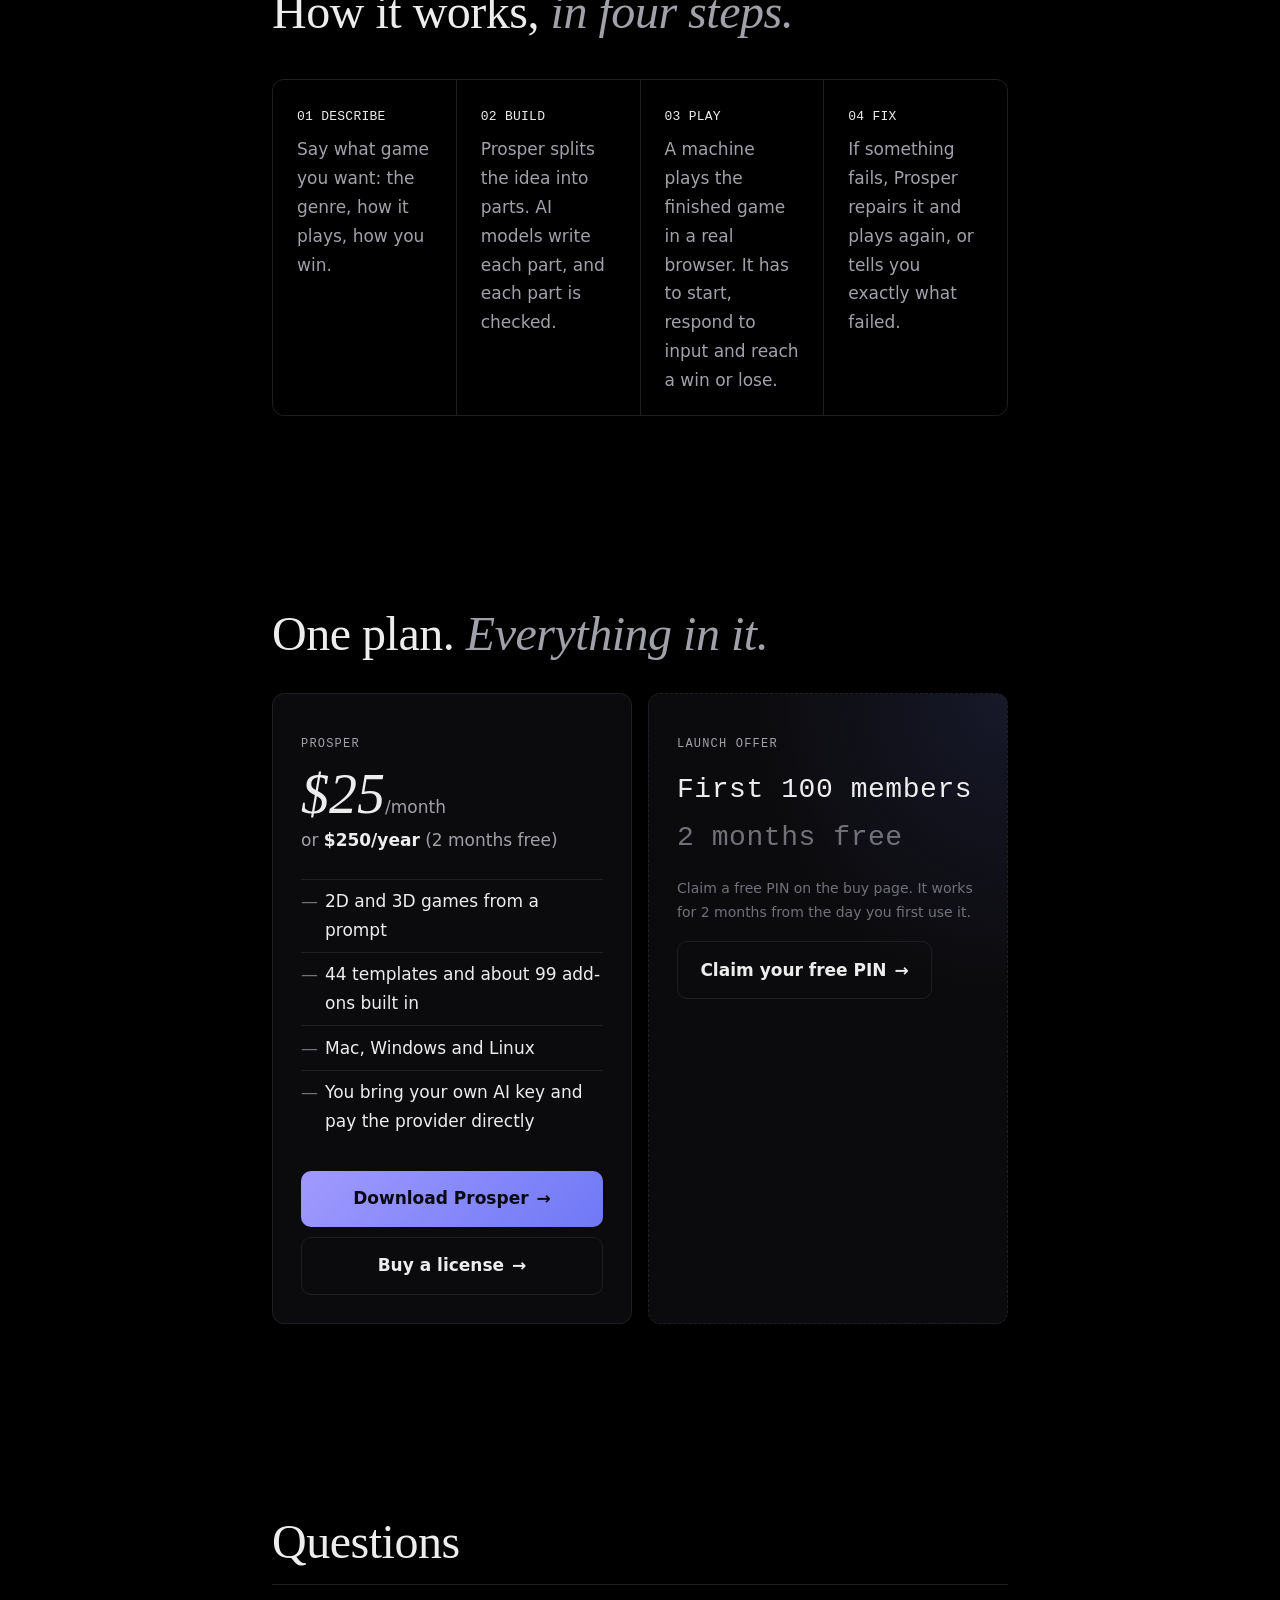
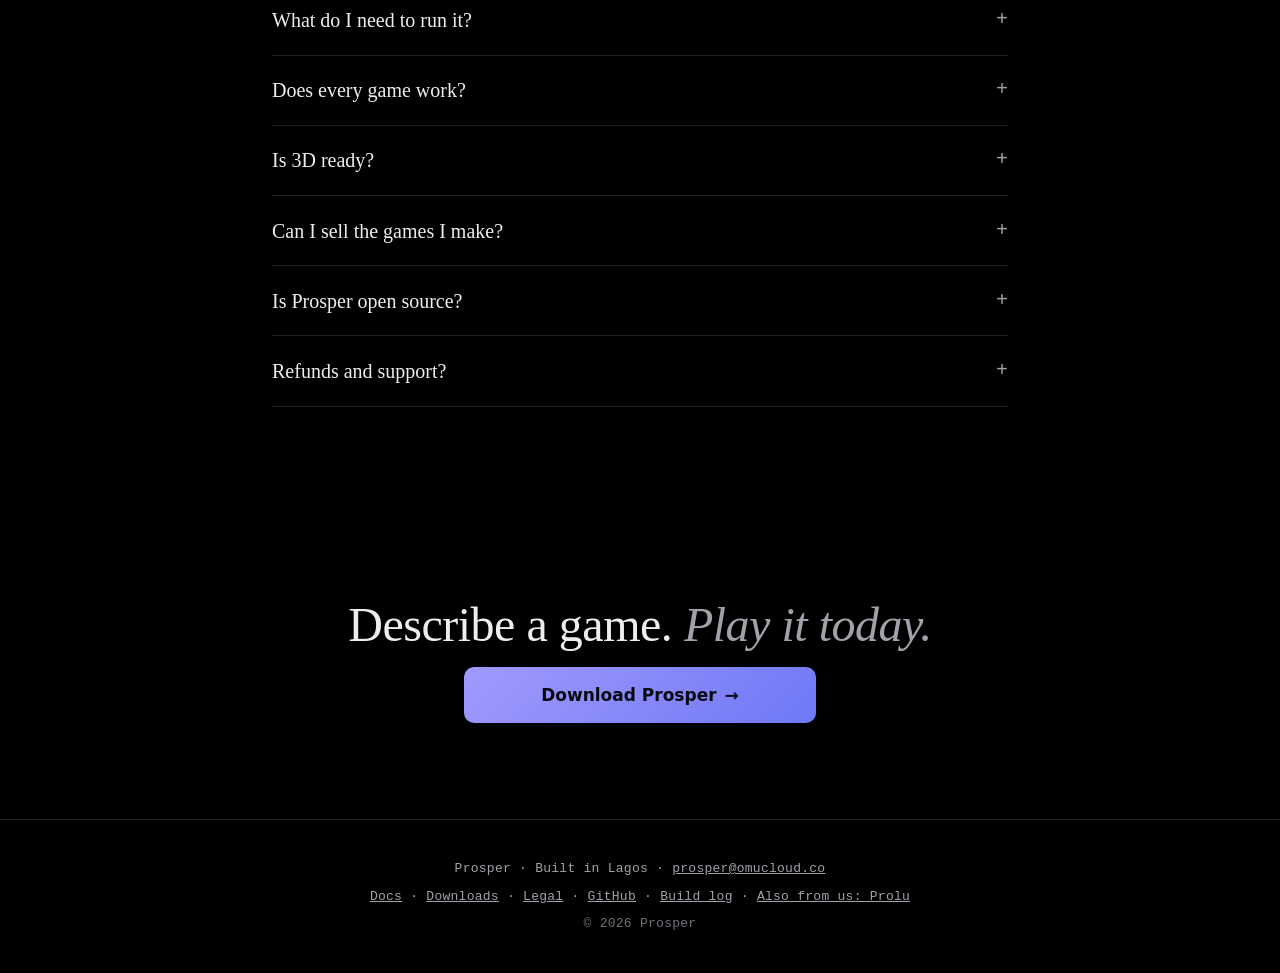
==== commit de0b8b84: "Landing v2: designer layout combined with Prosper content (preview branch) Co-Authored-By: Claude So" ====
--- a/index.html
+++ b/index.html
@@ -2,611 +2,206 @@
 <html lang="en">
 <head>
 <meta charset="utf-8">
-<meta name="viewport" content="width=device-width, initial-scale=1, viewport-fit=cover">
-<title>Prosper: AI game builder that ships playable 2D &amp; 3D web games</title>
-<meta name="description" content="Prosper is a self-hosted AI game builder for 2D and 3D web games. Describe a game and get a build that a headless browser has already played. Beta now open: $25/month, first 100 members get 2 months free.">
+<meta name="viewport" content="width=device-width, initial-scale=1">
+<title>Prosper: describe a game, get a game that was already played</title>
+<meta name="description" content="Prosper is a self-hosted AI game builder for 2D and 3D web games. Describe a game; Prosper writes it, plays it to check it works, and fixes what breaks. Launches 20 October 2026.">
 <link rel="canonical" href="https://prolu.indevs.in/">
 <meta name="theme-color" content="#000000">
 <meta property="og:type" content="website">
-<meta property="og:site_name" content="Prosper &amp; Prolu">
-<meta property="og:title" content="Prosper: AI game builder that ships playable 2D &amp; 3D web games">
-<meta property="og:description" content="Prosper is a self-hosted AI game builder for 2D and 3D web games. Describe a game and get a build that a headless browser has already played. Launching 20 October.">
+<meta property="og:title" content="Prosper: describe a game, Prosper builds it">
+<meta property="og:description" content="Describe a game. Prosper builds it, plays it, and fixes it. Self-hosted. Launches 20 October 2026.">
 <meta property="og:url" content="https://prolu.indevs.in/">
-<meta property="og:image" content="https://prolu.indevs.in/img/conductor.jpg">
+<meta property="og:image" content="https://prolu.indevs.in/assets/film-poster.jpg">
 <meta name="twitter:card" content="summary_large_image">
-<meta name="twitter:site" content="@Prospernwo">
-<meta name="twitter:title" content="Prosper: AI game builder that ships playable 2D &amp; 3D web games">
-<meta name="twitter:description" content="Prosper is a self-hosted AI game builder for 2D and 3D web games. Describe a game and get a build that a headless browser has already played. Launching 20 October.">
-<meta name="twitter:image" content="https://prolu.indevs.in/img/conductor.jpg">
-<link rel="icon" href="data:image/svg+xml,%3Csvg xmlns=%27http://www.w3.org/2000/svg%27 viewBox=%270 0 32 32%27%3E%3Crect width=%2732%27 height=%2732%27 rx=%278%27 fill=%27%23000%27/%3E%3Cpath d=%27M11 25V7h6.5a6 6 0 0 1 0 12H11%27 stroke=%27%237C93FF%27 stroke-width=%273.4%27 fill=%27none%27 stroke-linecap=%27round%27 stroke-linejoin=%27round%27/%3E%3C/svg%3E">
-<link rel="preconnect" href="https://fonts.googleapis.com">
-<link rel="preconnect" href="https://fonts.gstatic.com" crossorigin>
-<link rel="stylesheet" href="https://fonts.googleapis.com/css2?family=Zalando+Sans:wght@300;400;500;600&family=Geist+Mono:wght@400;500&family=Newsreader:ital,opsz,wght@0,6..72,400;0,6..72,500;1,6..72,400&display=swap">
+<link rel="icon" href="assets/apple-touch-icon.png">
+<link rel="apple-touch-icon" href="assets/apple-touch-icon.png">
+<link rel="preload" as="image" href="assets/run-poster.jpg">
+<link rel="stylesheet" href="styles.css">
 <script type="application/ld+json">
-{"@context":"https://schema.org","@type":"SoftwareApplication","name":"Prosper","applicationCategory":"DeveloperApplication","applicationSubCategory":"AI game builder","operatingSystem":"macOS, Windows, Linux","description":"Self-hosted AI game builder for 2D (Phaser) and 3D (three.js) web games. Every build is play-tested in a headless browser and repaired until it passes.","url":"https://prolu.indevs.in/","image":"https://prolu.indevs.in/img/conductor.jpg","offers":{"@type":"Offer","price":"25","priceCurrency":"USD","url":"https://prosper.qzz.io/buy","description":"Per month, or $250 per year"},"sameAs":["https://github.com/Celaris-dev1","https://x.com/Prospernwo"]}
+{"@context":"https://schema.org","@type":"SoftwareApplication","name":"Prosper","applicationCategory":"DeveloperApplication","operatingSystem":"Linux, macOS, Windows (self-hosted)","description":"AI pipeline that builds, plays and repairs games until they pass a play gate.","offers":[{"@type":"Offer","price":"25","priceCurrency":"USD","description":"Monthly"},{"@type":"Offer","price":"250","priceCurrency":"USD","description":"Annual"}],"author":{"@type":"Organization","name":"Prosper","email":"prosper@omucloud.co","address":{"@type":"PostalAddress","addressLocality":"Lagos","addressCountry":"NG"}}}
 </script>
-<style>
-:root{
-  color-scheme:dark;
-  --bg:#000; --panel:#07080B; --raised:#0E1015; --line:#1C1F26; --line-2:#2A2E38;
-  --text:#F2F3F5; --text-2:#A8ADB8; --muted:#6B7180;
-  --blue:#6E86FF; --blue-hi:#8A9DFF; --blue-rgb:110,134,255; --blue-deep:#1A2366;
-  --green:#5BD38A; --red:#FF6B7A; --amber:#F5C063; --violet:#B69CFF; --teal:#5FD4C4; --orange:#FF9F6B;
-  --sans:"Zalando Sans",system-ui,-apple-system,"Segoe UI",sans-serif;
-  --serif:"Newsreader",Georgia,"Times New Roman",serif;
-  --mono:"Geist Mono",ui-monospace,"SFMono-Regular",Menlo,monospace;
-}
-*{box-sizing:border-box}
-html{scroll-behavior:smooth;-webkit-text-size-adjust:100%}
-html{overflow-x:clip}
-body{margin:0;background:var(--bg);color:var(--text);font-family:var(--sans);font-size:17px;line-height:1.55;-webkit-font-smoothing:antialiased;overflow-x:hidden}
-a{color:inherit}
-p{margin:0}
-h1,h2,h3{margin:0;font-weight:500;letter-spacing:-.045em;line-height:1.02;text-wrap:balance}
-:focus-visible{outline:2px solid var(--blue);outline-offset:3px;border-radius:8px}
-.wrap{max-width:1280px;margin:0 auto;padding-inline:24px}
-.narrow{max-width:840px;margin:0 auto;padding-inline:24px}
-.mono{font-family:var(--mono)}
-.serif{font-family:var(--serif)}
-
-/* ---------- nav ---------- */
-.top{position:sticky;top:0;z-index:30;background:rgba(0,0,0,.72);backdrop-filter:blur(14px);-webkit-backdrop-filter:blur(14px);border-bottom:1px solid transparent;transition:border-color .2s}
-.top.scrolled{border-bottom-color:var(--line)}
-.top .bar{display:flex;align-items:center;justify-content:space-between;gap:16px;height:64px;padding-inline:18px}
-.top .l,.top .r{display:flex;align-items:center;gap:22px}
-.word{font-weight:300;font-size:1.5rem;letter-spacing:.14em;text-decoration:none;color:var(--text);line-height:1}
-.chip-link{display:inline-flex;align-items:center;gap:8px;font:400 .82rem var(--mono);padding:7px 12px;border-radius:8px;border:1px solid rgba(var(--blue-rgb),.4);background:rgba(var(--blue-rgb),.08);color:var(--text);text-decoration:none}
-.chip-link:hover{background:rgba(var(--blue-rgb),.16)}
-.navlink{font:400 .86rem var(--mono);color:var(--text-2);text-decoration:none;display:inline-flex;gap:7px;align-items:center}
-.navlink:hover{color:var(--text)}
-.navlink svg,.chip-link svg,.btn svg{width:15px;height:15px;flex:none}
-
-/* ---------- buttons ---------- */
-.btn{display:inline-flex;align-items:center;justify-content:center;gap:10px;font:500 .92rem var(--mono);padding:12px 20px;border-radius:10px;text-decoration:none;border:1px solid transparent;cursor:pointer;white-space:nowrap;color:var(--text);transition:background .15s,border-color .15s,box-shadow .15s}
-.btn-blue{background:var(--blue);color:#fff;box-shadow:0 0 0 1px rgba(255,255,255,.12) inset,0 10px 40px -10px rgba(var(--blue-rgb),.9)}
-.btn-blue:hover{background:var(--blue-hi)}
-.btn-dark{background:#0C0D10;border-color:var(--line-2)}
-.btn-dark:hover{border-color:#3C4250;background:#121419}
-.btn-sm{padding:8px 14px;font-size:.84rem;border-radius:8px}
-
-/* ---------- hero ---------- */
-.hero{position:relative;padding:110px 0 0;text-align:center;isolation:isolate;overflow-x:clip;padding-inline:16px}
-#stars{position:absolute;inset:0;width:100%;height:100%;z-index:-1;pointer-events:none}
-.hero::before{content:"";position:absolute;left:50%;top:150px;width:min(1100px,140vw);height:620px;transform:translateX(-50%);background:radial-gradient(50% 50% at 50% 40%,rgba(var(--blue-rgb),.22),rgba(var(--blue-rgb),.05) 55%,transparent 75%);z-index:-1;pointer-events:none}
-.hero::after{content:"";position:absolute;inset:60px 0 auto;height:560px;z-index:-1;pointer-events:none;background-image:linear-gradient(rgba(255,255,255,.035) 1px,transparent 1px),linear-gradient(90deg,rgba(255,255,255,.035) 1px,transparent 1px);background-size:96px 96px;background-position:center;-webkit-mask:radial-gradient(45% 60% at 50% 45%,#000,transparent);mask:radial-gradient(45% 60% at 50% 45%,#000,transparent)}
-.badge{display:inline-flex;align-items:center;gap:8px;font:400 .8rem var(--mono);padding:5px 12px;border-radius:999px;border:1px solid rgba(var(--blue-rgb),.5);background:rgba(26,35,102,.45);color:var(--text)}
-.badge i{width:3px;height:3px;border-radius:50%;background:var(--text-2)}
-.hero h1{font-size:clamp(2.9rem,7.4vw,5.6rem);margin:26px auto 0;max-width:13ch}
-.hero h1 em{font-family:var(--serif);font-style:italic;font-weight:400;letter-spacing:-.025em;color:#C9D1FF}
-.hero .sub{font-family:var(--serif);font-size:clamp(1.12rem,1.9vw,1.32rem);line-height:1.5;color:var(--text-2);max-width:600px;margin:24px auto 0}
-.hero .ctas{display:flex;gap:12px;justify-content:center;flex-wrap:wrap;margin-top:36px}
-.hero .fine{display:inline-flex;align-items:center;gap:8px;margin-top:22px;font:400 .82rem var(--mono);color:var(--muted)}
-.hero .fine b{font-weight:400;color:var(--text-2)}
-
-/* window mock */
-.stage{position:relative;max-width:1000px;margin:80px auto 0}
-.stage::before{content:"";position:absolute;inset:auto 0 -120px;height:300px;background:radial-gradient(50% 60% at 50% 30%,rgba(var(--blue-rgb),.2),transparent 70%);z-index:-1}
-.win{border-radius:18px;background:linear-gradient(180deg,#0B0D13,#050608);border:1px solid var(--line-2);box-shadow:0 0 0 1px rgba(255,255,255,.03) inset,0 50px 120px -40px rgba(0,0,0,1),0 0 80px -30px rgba(var(--blue-rgb),.5);overflow:hidden;text-align:left}
-.win-top{display:flex;align-items:center;gap:14px;height:44px;padding-inline:16px;border-bottom:1px solid var(--line)}
-.dots{display:flex;gap:7px}.dots i{width:11px;height:11px;border-radius:50%;background:#FF5F57}.dots i:nth-child(2){background:#FEBC2E}.dots i:nth-child(3){background:#28C840}
-.win-title{font:500 .78rem var(--sans);color:var(--text-2)}
-.win-tabs{margin-left:auto;display:flex;gap:6px;font:400 .7rem var(--mono)}
-.win-tabs span{padding:4px 9px;border-radius:6px;color:var(--muted)}
-.win-tabs span.on{background:rgba(var(--blue-rgb),.2);color:#C9D1FF}
-.win-body{display:grid;grid-template-columns:200px 1fr 1fr;min-height:400px}
-.side{border-right:1px solid var(--line);padding:16px 12px;display:grid;align-content:start;gap:4px;font-size:.8rem;color:var(--text-2)}
-.side .h{font:300 1rem var(--sans);letter-spacing:.14em;color:var(--text);padding:0 8px 12px}
-.side span{display:flex;align-items:center;gap:9px;padding:6px 8px;border-radius:7px}
-.side span.on{background:#14171E;color:var(--text)}
-.side span i{width:8px;height:8px;border-radius:2px}
-.side .sec{font:400 .68rem var(--mono);color:var(--muted);padding:14px 8px 4px;letter-spacing:.04em}
-.pane{padding:18px;border-right:1px solid var(--line);display:grid;align-content:start;gap:10px}
-.pane:last-child{border-right:0}
-.pane .ph{font:400 .7rem var(--mono);color:var(--muted);letter-spacing:.04em;margin-bottom:4px}
-.rcpt{display:grid;grid-template-columns:30px 1fr auto;gap:12px;align-items:center;padding:11px 12px;border-radius:10px;background:#0C0E13;border:1px solid var(--line)}
-.rcpt .ic{width:30px;height:30px;border-radius:8px;display:grid;place-items:center;font:600 .82rem var(--sans);color:#000}
-.rcpt b{display:block;font-weight:500;font-size:.84rem}
-.rcpt small{display:block;font:400 .68rem var(--mono);color:var(--muted);white-space:nowrap;overflow:hidden;text-overflow:ellipsis;max-width:22ch}
-.ok{font:400 .66rem var(--mono);color:var(--green);white-space:nowrap}
-.term{font:400 .74rem/1.75 var(--mono);color:var(--text-2);white-space:pre;overflow:hidden;margin:0}
-.t-c{color:var(--muted)} .t-r{color:var(--red)} .t-y{color:var(--amber)} .t-g{color:var(--green)} .t-b{color:var(--blue-hi)} .t-v{color:var(--violet)}
-.prompt{margin-top:auto;border:1px solid var(--line-2);border-radius:12px;padding:10px 12px;font:400 .72rem var(--mono);color:var(--muted);display:flex;justify-content:space-between;align-items:center;background:#08090C}
-.prompt i{font-style:normal;padding:2px 8px;border-radius:6px;background:#161922;color:var(--text-2)}
-
-/* ---------- sections ---------- */
-section{position:relative}
-.sp{padding-block:140px}
-.head{text-align:center;max-width:820px;margin:0 auto 64px}
-.head h2{font-size:clamp(2.3rem,5.4vw,4rem)}
-.head p{font-family:var(--serif);font-size:1.22rem;color:var(--text-2);margin-top:20px}
-.eyebrow{display:block;font:400 .78rem var(--mono);color:var(--muted);letter-spacing:.08em;text-transform:uppercase;margin-bottom:20px}
-
-/* feature cards */
-.cards{display:grid;grid-template-columns:1fr 1fr;gap:24px}
-.fcard{position:relative;overflow:hidden;border-radius:24px;border:1px solid var(--line);background:#000;padding:40px 40px 0;min-height:520px;display:flex;flex-direction:column}
-.fcard::after{content:"";position:absolute;inset:auto 0 0;height:62%;pointer-events:none;z-index:0;background:radial-gradient(70% 70% at 50% 100%,rgba(var(--blue-rgb),.18),transparent 70%)}
-.floor{position:absolute;inset:auto -20% -2px;height:58%;z-index:0;pointer-events:none;background-image:linear-gradient(rgba(var(--blue-rgb),.22) 1px,transparent 1px),linear-gradient(90deg,rgba(var(--blue-rgb),.22) 1px,transparent 1px);background-size:44px 44px;transform:perspective(500px) rotateX(62deg);transform-origin:bottom;-webkit-mask:linear-gradient(transparent,#000 60%);mask:linear-gradient(transparent,#000 60%);opacity:.55}
-.fcard > *{position:relative;z-index:1}
-.fcard h3{font-size:clamp(1.8rem,2.8vw,2.4rem);max-width:15ch}
-.fcard > p{font-family:var(--serif);font-size:1.15rem;color:var(--text-2);margin-top:16px;max-width:30ch;line-height:1.45}
-.fcard .demo{margin:auto 0 0;padding:36px 0 40px;display:grid;justify-items:center}
-.glass{width:min(100%,420px);border-radius:14px;border:1px solid var(--line-2);background:rgba(10,12,17,.86);backdrop-filter:blur(6px);box-shadow:0 30px 60px -20px #000}
-.glass .gh{display:flex;align-items:center;gap:8px;padding:11px 14px;border-bottom:1px solid var(--line);font:400 .76rem var(--mono);color:var(--text-2)}
-.glass .gh b{color:var(--text);font-weight:500}
-.diff{font:400 .76rem/1.9 var(--mono);color:var(--text-2);padding:8px 0}
-.diff div{padding:0 14px;display:grid;grid-template-columns:22px 1fr;gap:8px;white-space:nowrap;overflow:hidden;text-overflow:ellipsis}
-.diff .n{color:var(--muted)}
-.diff .del{background:rgba(255,107,122,.13);color:#FFB1BA;text-decoration:line-through}
-.diff .add{background:rgba(91,211,138,.13);color:#B7F0CC}
-.glass .gf{border-top:1px solid var(--line);padding:11px 14px;font:500 .9rem var(--sans);display:flex;gap:8px;align-items:center}
-.tokens{display:grid;grid-template-columns:repeat(3,1fr);gap:14px;width:100%;max-width:470px}
-.tok{display:grid;justify-items:center;gap:14px}
-.orb{width:84px;height:84px;border-radius:50%;display:grid;place-items:center;border:1px solid rgba(var(--blue-rgb),.5);background:radial-gradient(circle at 50% 40%,rgba(var(--blue-rgb),.25),rgba(0,0,0,.4) 70%);box-shadow:0 0 40px -6px rgba(var(--blue-rgb),.5);font:500 .74rem var(--mono);color:var(--text)}
-.orb.deny{border-color:rgba(255,107,122,.5);background:radial-gradient(circle at 50% 40%,rgba(255,107,122,.22),rgba(0,0,0,.4) 70%);box-shadow:0 0 40px -6px rgba(255,107,122,.45)}
-.tag{font:400 .72rem var(--mono);padding:7px 11px;border-radius:8px;background:#14171E;border:1px solid var(--line-2);display:inline-flex;gap:7px;align-items:center;white-space:nowrap}
-.tag .d{width:8px;height:8px;border-radius:50%;background:var(--green)}
-.tag.bad .d{background:var(--red)}
-.tag.blue{background:rgba(26,35,102,.6);border-color:rgba(var(--blue-rgb),.45)}
-.steps-demo{width:100%;max-width:440px;display:grid;gap:10px}
-.st{display:grid;grid-template-columns:26px 1fr auto;gap:12px;align-items:center;padding:12px 14px;border-radius:12px;border:1px solid var(--line-2);background:rgba(10,12,17,.86);font-size:.88rem}
-.st .k{width:26px;height:26px;border-radius:50%;display:grid;place-items:center;font:500 .7rem var(--mono);background:#14171E;color:var(--text-2)}
-.st.done .k{background:rgba(91,211,138,.15);color:var(--green)}
-.st.wait{border-color:rgba(245,192,99,.45);box-shadow:0 0 30px -10px rgba(245,192,99,.5)}
-.st.wait .k{background:rgba(245,192,99,.15);color:var(--amber)}
-.st small{font:400 .7rem var(--mono);color:var(--muted)}
-
-/* unified band */
-.unified{text-align:center;padding-block:160px 140px;overflow:hidden}
-.unified::before{content:"";position:absolute;left:50%;top:40px;width:min(900px,120vw);height:520px;transform:translateX(-50%);background:radial-gradient(40% 50% at 50% 50%,rgba(var(--blue-rgb),.28),transparent 70%);pointer-events:none}
-.unified::after{content:"";position:absolute;left:50%;top:0;width:min(560px,90vw);height:100%;transform:translateX(-50%);pointer-events:none;background:repeating-linear-gradient(90deg,rgba(var(--blue-rgb),.08) 0 2px,transparent 2px 22px);-webkit-mask:radial-gradient(50% 40% at 50% 40%,#000,transparent);mask:radial-gradient(50% 40% at 50% 40%,#000,transparent)}
-.unified > *{position:relative;z-index:1}
-.unified h2{font-size:clamp(2.4rem,5.8vw,4.4rem)}
-.pills{display:flex;flex-wrap:wrap;justify-content:center;gap:10px;max-width:880px;margin:48px auto 0}
-.pill{display:inline-flex;align-items:center;gap:10px;padding:11px 16px;border-radius:12px;background:#0A0B0F;border:1px solid var(--line-2);font-size:1rem}
-.pill i{width:10px;height:10px;border-radius:3px}
-.stats{display:grid;grid-template-columns:repeat(4,1fr);max-width:1000px;margin:88px auto 0;border-top:1px solid var(--line);border-bottom:1px solid var(--line)}
-.stat{padding:30px 22px;text-align:left;border-right:1px solid var(--line)}
-.stat:last-child{border-right:0}
-.stat .v{font-size:2.6rem;font-weight:500;letter-spacing:-.04em;font-variant-numeric:tabular-nums;line-height:1}
-.stat .l{font-family:var(--serif);color:var(--text-2);margin-top:10px;font-size:1.02rem;line-height:1.35}
-.stat .s{font:400 .68rem var(--mono);color:var(--muted);margin-top:8px}
-
-/* editorial product list */
-.ledger-list{border-top:1px solid var(--line)}
-.prod{display:grid;grid-template-columns:200px 1fr;gap:40px;padding:44px 0;border-bottom:1px solid var(--line)}
-.prod .meta{font:400 .78rem/1.7 var(--mono);color:var(--muted)}
-.prod .meta b{display:block;font-weight:400;color:var(--text-2);letter-spacing:.06em}
-.prod h3{font-family:var(--serif);font-weight:400;font-size:2.1rem;letter-spacing:-.02em;display:flex;align-items:center;gap:14px}
-.prod h3 i{width:10px;height:10px;border-radius:3px;flex:none}
-.prod .body p{font-family:var(--serif);font-size:1.18rem;line-height:1.55;color:var(--text-2);margin-top:12px;max-width:58ch}
-.prod .body p em{color:var(--text)}
-.prod .links{display:flex;flex-wrap:wrap;gap:8px 18px;margin-top:16px;font:400 .8rem var(--mono);color:var(--muted)}
-.prod .links a{color:var(--text);text-underline-offset:4px;text-decoration-color:var(--line-2)}
-.prod .links a:hover{text-decoration-color:var(--text)}
-
-/* pricing */
-.plans{display:grid;grid-template-columns:repeat(3,1fr);gap:20px}
-.plan{border-radius:22px;border:1px solid var(--line);background:var(--panel);padding:32px;display:flex;flex-direction:column;gap:18px}
-.plan.hl{border-color:rgba(var(--blue-rgb),.55);background:radial-gradient(120% 60% at 50% 0%,rgba(var(--blue-rgb),.16),var(--panel) 60%);box-shadow:0 0 80px -30px rgba(var(--blue-rgb),.6)}
-.plan .pn{display:flex;justify-content:space-between;align-items:center;font:400 .82rem var(--mono);color:var(--text-2);letter-spacing:.04em;text-transform:uppercase}
-.plan .pn span{font-size:.7rem;text-transform:none;letter-spacing:0;padding:4px 9px;border-radius:999px;background:rgba(var(--blue-rgb),.18);color:#C9D1FF}
-.plan .price{font-size:3.2rem;font-weight:500;letter-spacing:-.05em;line-height:1;font-variant-numeric:tabular-nums}
-.plan .price small{font:400 .82rem var(--mono);letter-spacing:0;color:var(--muted)}
-.plan > p{font-family:var(--serif);font-size:1.08rem;color:var(--text-2)}
-.plan ul{list-style:none;margin:0;padding:18px 0 0;border-top:1px solid var(--line);display:grid;gap:11px;font-size:.95rem;flex:1}
-.plan li{display:grid;grid-template-columns:18px 1fr;gap:10px;color:var(--text-2)}
-.plan li::before{content:"";width:14px;height:14px;margin-top:4px;border-radius:50%;background:rgba(var(--blue-rgb),.18) url("data:image/svg+xml,%3Csvg xmlns='http://www.w3.org/2000/svg' viewBox='0 0 14 14'%3E%3Cpath d='M4 7.2l2 2 4-4.4' stroke='%238A9DFF' stroke-width='1.6' fill='none' stroke-linecap='round' stroke-linejoin='round'/%3E%3C/svg%3E") center/14px no-repeat}
-.plan .btn{width:100%}
-.tbl{margin-top:48px;overflow-x:auto;border:1px solid var(--line);border-radius:22px;background:var(--panel)}
-table{width:100%;min-width:720px;border-collapse:collapse;font-size:.95rem}
-th,td{padding:18px 22px;text-align:left;border-bottom:1px solid var(--line);vertical-align:top}
-thead th{font:400 .72rem var(--mono);letter-spacing:.08em;text-transform:uppercase;color:var(--muted);font-weight:400}
-tbody tr:last-child td{border-bottom:0}
-td:first-child{font-weight:500;white-space:nowrap}
-td .s{display:block;font-family:var(--serif);color:var(--muted);font-size:.95rem;margin-top:2px}
-.amt{font-variant-numeric:tabular-nums;font-weight:500}
-
-.buy{margin-top:48px;border:1px solid var(--line);border-radius:22px;background:var(--panel);padding:28px;display:grid;gap:14px}
-.buy-h{display:flex;justify-content:space-between;align-items:center;gap:16px;flex-wrap:wrap}
-.buy-h h3{font-size:1.7rem}
-.seg{display:inline-flex;padding:4px;border-radius:12px;background:#000;border:1px solid var(--line-2)}
-.seg label{position:relative;cursor:pointer}
-.seg input{position:absolute;opacity:0;pointer-events:none}
-.seg span{display:inline-flex;gap:8px;align-items:center;padding:8px 14px;border-radius:9px;font:400 .82rem var(--mono);color:var(--text-2)}
-.seg input:checked + span{background:#171A22;color:var(--text)}
-.seg input:focus-visible + span{outline:2px solid var(--blue)}
-.seg em{font-style:normal;color:var(--green);font-size:.72rem}
-.buy-item{display:grid;grid-template-columns:1fr auto auto;gap:18px;align-items:center;padding:16px 18px;border-radius:14px;background:#000;border:1px solid var(--line)}
-.buy-item > div{display:grid;gap:2px}
-.buy-item b{font-weight:500}
-.buy-item > div span{font-family:var(--serif);color:var(--text-2)}
-.buy-item label{display:flex;gap:10px;align-items:center;font:400 .78rem var(--mono);color:var(--muted)}
-.buy-item input{width:84px}
-.two{display:grid;grid-template-columns:1fr 1fr;gap:14px}
-label.f{display:grid;gap:7px;font:400 .78rem var(--mono);color:var(--muted)}
-input,select,textarea{font:inherit;font-family:var(--sans);font-size:.98rem;color:var(--text);background:#000;border:1px solid var(--line-2);border-radius:10px;padding:11px 13px;width:100%}
-input:focus,select:focus,textarea:focus{outline:none;border-color:var(--blue);box-shadow:0 0 0 3px rgba(var(--blue-rgb),.2)}
-textarea{min-height:110px;resize:vertical}
-.hp{position:absolute;left:-9999px;width:1px;height:1px;overflow:hidden}
-.buy-msg{font:400 .86rem/1.65 var(--mono);color:var(--text);padding:16px 18px;border:1px solid rgba(var(--blue-rgb),.4);background:rgba(26,35,102,.3);border-radius:12px;white-space:pre-wrap}
-.note{margin-top:20px;font-family:var(--serif);font-size:1.05rem;color:var(--muted);max-width:75ch}
-
-/* enterprise */
-.ent{display:grid;grid-template-columns:1fr 1fr;gap:56px;align-items:start}
-.ent h2{font-size:clamp(2.2rem,4.4vw,3.4rem)}
-.ent .lede{font-family:var(--serif);font-size:1.2rem;color:var(--text-2);margin-top:18px}
-.steps{list-style:none;margin:36px 0 0;padding:0;display:grid;counter-reset:s;border-top:1px solid var(--line)}
-.steps li{display:grid;grid-template-columns:56px 1fr;padding:20px 0;border-bottom:1px solid var(--line);counter-increment:s}
-.steps li::before{content:"0" counter(s);font:400 .8rem var(--mono);color:var(--blue-hi);padding-top:3px}
-.steps b{display:block;font-weight:500}
-.steps span{font-family:var(--serif);color:var(--text-2);font-size:1.05rem}
-.contact{margin-top:28px;display:flex;align-items:center;gap:10px;flex-wrap:wrap;font:400 .82rem var(--mono);color:var(--muted)}
-.contact code{font:400 .9rem var(--mono);color:var(--text);background:#0A0B0F;border:1px solid var(--line-2);padding:9px 13px;border-radius:10px}
-form#quote{border-radius:22px;border:1px solid var(--line);background:var(--panel);padding:28px;display:grid;gap:16px}
-.out{font:400 .82rem var(--mono);white-space:pre-wrap;background:#000;border:1px dashed var(--line-2);border-radius:10px;padding:14px;color:var(--text-2)}
-
-/* FAQ / legal */
-.faq{max-width:840px;margin:0 auto;border-top:1px solid var(--line)}
-details{border-bottom:1px solid var(--line)}
-summary{cursor:pointer;list-style:none;padding:26px 0;display:flex;justify-content:space-between;align-items:center;gap:16px;font-size:1.22rem;font-weight:400;letter-spacing:-.01em}
-summary::-webkit-details-marker{display:none}
-summary::after{content:"";width:14px;height:14px;flex:none;background:url("data:image/svg+xml,%3Csvg xmlns='http://www.w3.org/2000/svg' viewBox='0 0 14 14'%3E%3Cpath d='M3 5l4 4 4-4' stroke='%23A8ADB8' stroke-width='1.5' fill='none' stroke-linecap='round' stroke-linejoin='round'/%3E%3C/svg%3E") center/contain no-repeat;transition:transform .2s}
-details[open] summary::after{transform:rotate(180deg)}
-.lb{padding:0 0 30px;display:grid;gap:14px;font-family:var(--serif);font-size:1.1rem;line-height:1.6;color:var(--text-2)}
-.lb h4{margin:8px 0 0;font:400 .76rem var(--mono);letter-spacing:.08em;text-transform:uppercase;color:var(--text)}
-.lb ul{margin:0;padding-left:20px;display:grid;gap:6px}
-
-/* final cta */
-.final{position:relative;text-align:center;padding:170px 24px 150px;overflow:hidden;isolation:isolate}
-.final::before{content:"";position:absolute;left:50%;top:50%;width:min(1000px,140vw);height:600px;transform:translate(-50%,-50%);background:radial-gradient(45% 50% at 50% 45%,rgba(var(--blue-rgb),.28),transparent 70%);z-index:-1}
-.final::after{content:"";position:absolute;inset:0;z-index:-1;background-image:linear-gradient(rgba(255,255,255,.04) 1px,transparent 1px),linear-gradient(90deg,rgba(255,255,255,.04) 1px,transparent 1px);background-size:96px 96px;background-position:center;-webkit-mask:radial-gradient(40% 50% at 50% 50%,#000,transparent);mask:radial-gradient(40% 50% at 50% 50%,#000,transparent)}
-.final h2{font-size:clamp(2.6rem,6.4vw,4.8rem);max-width:14ch;margin:0 auto}
-.final .ctas{display:flex;gap:12px;justify-content:center;flex-wrap:wrap;margin-top:40px}
-.final .fine{margin-top:30px;font-family:var(--serif);color:var(--text-2);font-size:1.05rem}
-.final .fine a{text-underline-offset:4px;text-decoration-color:var(--line-2)}
-
-footer{border-top:1px solid var(--line);padding:36px 0 52px}
-footer .wrap{display:flex;justify-content:space-between;gap:20px;flex-wrap:wrap;align-items:center;font:400 .8rem var(--mono);color:var(--muted)}
-footer .word{font-size:1.1rem}
-footer .links{display:flex;gap:22px;flex-wrap:wrap}
-footer a{text-decoration:none;color:var(--text-2)}
-footer a:hover{color:var(--text)}
-
-/* reveal */
-@media (prefers-reduced-motion:no-preference){
-  .rv{opacity:0;transform:translateY(18px);transition:opacity .8s ease,transform .8s ease}
-  .rv.in{opacity:1;transform:none}
-  .st.wait{animation:pulse 2.4s ease-in-out infinite}
-}
-@keyframes pulse{50%{box-shadow:0 0 44px -6px rgba(245,192,99,.55)}}
-
-@media (max-width:1000px){
-  .navlink.hide-m{display:none}
-  .win-body{grid-template-columns:1fr 1fr}
-  .side{display:none}
-  .cards,.ent{grid-template-columns:1fr}
-  .plans{grid-template-columns:1fr;max-width:520px;margin-inline:auto}
-  .stats{grid-template-columns:1fr 1fr}
-  .stat:nth-child(2){border-right:0}
-  .stat:nth-child(-n+2){border-bottom:1px solid var(--line)}
-  .prod{grid-template-columns:1fr;gap:14px}
-}
-@media (max-width:640px){
-  body{font-size:16px}
-  .wrap,.narrow{padding-inline:16px}
-  .top .bar{padding-inline:12px}
-  .top .chip-link,.navlink{display:none}
-  .sp{padding-block:96px}
-  .hero{padding-top:72px}
-  .stage{margin-top:56px}
-  .win-body{grid-template-columns:1fr}
-  .pane{border-right:0;border-bottom:1px solid var(--line)}
-  .win-tabs{display:none}
-  .fcard{padding:28px 22px 0;min-height:0}
-  .tokens{gap:8px}.orb{width:66px;height:66px}
-  .tag{font-size:.64rem;padding:6px 8px}
-  .buy-item{grid-template-columns:1fr}
-  .buy-item input{width:100%}
-  .two{grid-template-columns:1fr}
-  .stat .v{font-size:2rem}
-  .final{padding-block:110px}
-}
-
-/* prosper */
-.win img.shot{display:block;width:100%;height:auto}
-.pipe{list-style:none;margin:0;padding:0;display:grid;grid-template-columns:repeat(7,1fr);gap:0;border:1px solid var(--line);border-radius:22px;overflow:hidden;background:var(--panel);counter-reset:p}
-.pipe li{padding:22px 18px;border-right:1px solid var(--line);display:grid;gap:8px;align-content:start;counter-increment:p}
-.pipe li:last-child{border-right:0}
-.pipe li::before{content:"0" counter(p);font:400 .74rem var(--mono);color:var(--blue-hi)}
-.pipe b{font-weight:500;font-size:1.05rem}
-.pipe span{font-family:var(--serif);color:var(--text-2);font-size:.98rem;line-height:1.4}
-.pipe li:nth-child(6){background:radial-gradient(100% 80% at 50% 0%,rgba(var(--blue-rgb),.16),transparent)}
-.gallery{display:grid;grid-template-columns:repeat(3,1fr);gap:20px}
-.gshot{margin:0;border-radius:18px;overflow:hidden;border:1px solid var(--line);background:var(--panel)}
-.gshot img{display:block;width:100%;aspect-ratio:16/9;object-fit:cover}
-.gshot figcaption{display:flex;justify-content:space-between;gap:12px;padding:14px 16px;border-top:1px solid var(--line)}
-.gshot figcaption b{font-weight:500}
-.gshot figcaption span{font:400 .74rem var(--mono);color:var(--muted);align-self:center;text-align:right}
-.bignum{display:grid;justify-items:center;text-align:center;gap:8px}
-.bignum b{font-size:6rem;font-weight:500;letter-spacing:-.06em;line-height:1}
-.bignum b small{font-size:2.4rem;color:var(--muted)}
-.bignum span{font:400 .82rem var(--mono);color:var(--text-2)}
-.bignum em{font-family:var(--serif);color:var(--muted);max-width:34ch;font-size:1rem}
-.chips{display:flex;flex-wrap:wrap;justify-content:center;gap:10px;max-width:420px}
-.chips .tag{font-size:.8rem;padding:9px 13px}
-.final .eyebrow{margin-bottom:22px}
-.divide{text-align:center;padding:120px 24px 100px;border-top:1px solid var(--line);display:grid;justify-items:center;gap:14px}
-.divide .serif{font-size:1.2rem;color:var(--text-2);max-width:46ch}
-.divide .eyebrow{margin:0}
-em.it{font-family:var(--serif);font-style:italic;font-weight:400;letter-spacing:-.025em;color:#C9D1FF}
-.unified{padding-top:80px}
-@media (max-width:1000px){
-  .pipe{grid-template-columns:1fr 1fr}
-  .pipe li{border-bottom:1px solid var(--line)}
-  .pipe li:nth-child(2n){border-right:0}
-  .gallery{grid-template-columns:1fr 1fr}
-}
-@media (max-width:640px){
-  .gallery{grid-template-columns:1fr}
-  .bignum b{font-size:4.4rem}
-}
-.playwrap{position:relative;aspect-ratio:16/9;background:#000}
-.playwrap iframe{position:absolute;inset:0;width:100%;height:100%;border:0;display:block}
-.playcover{position:absolute;inset:0;border:0;background:rgba(0,0,0,.55);color:#fff;font:inherit;font-size:1.1rem;cursor:pointer}
-.playcover[hidden]{display:none}
-.gamepick{display:flex;flex-wrap:wrap;justify-content:center;gap:8px;margin-top:14px}
-.gamepick button{background:var(--bg-2,#111);border:1px solid var(--line);color:inherit;font:inherit;font-size:.85rem;padding:8px 14px;border-radius:999px;cursor:pointer;opacity:.7}
-.gamepick button.on{opacity:1;border-color:var(--blue)}
-</style>
+<script src="main.js" defer></script>
 </head>
 <body>
-<header class="top" id="top-bar">
-  <div class="bar">
-    <div class="l">
-      <a class="word" href="#top" aria-label="Prosper home">PROSPER</a>
-      <a class="chip-link" href="https://github.com/Celaris-dev1" target="_blank" rel="noopener">
-        <svg viewBox="0 0 16 16" fill="currentColor" aria-hidden="true"><path d="M8 0C3.6 0 0 3.6 0 8c0 3.5 2.3 6.5 5.5 7.6.4.1.5-.2.5-.4v-1.4c-2.2.5-2.7-1-2.7-1-.4-.9-.9-1.2-.9-1.2-.7-.5.1-.5.1-.5.8.1 1.2.8 1.2.8.7 1.3 1.9.9 2.4.7.1-.5.3-.9.5-1.1-1.8-.2-3.6-.9-3.6-4 0-.9.3-1.6.8-2.1-.1-.2-.4-1 .1-2.1 0 0 .7-.2 2.2.8.6-.2 1.3-.3 2-.3s1.4.1 2 .3c1.5-1 2.2-.8 2.2-.8.4 1.1.2 1.9.1 2.1.5.6.8 1.3.8 2.1 0 3.1-1.9 3.7-3.6 3.9.3.3.5.8.5 1.5v2.2c0 .2.1.5.6.4C13.7 14.5 16 11.5 16 8c0-4.4-3.6-8-8-8z"/></svg>
-        Open source
-      </a>
+<a class="skip" href="#main">Skip to content</a>
+
+<header class="nav">
+  <a href="#top" class="logo" aria-label="Prosper home"><img src="assets/logo-mark.png" alt="" width="28" height="26">Prosper</a>
+  <nav aria-label="Primary">
+    <ul id="nav-links">
+      <li><a href="#how">How it works</a></li>
+      <li><a href="#games">Games</a></li>
+      <li><a href="#pricing">Pricing</a></li>
+      <li><a href="#faq">FAQ</a></li>
+      <li><a href="/Docs/">Docs</a></li>
+    </ul>
+  </nav>
+  <a href="/download/#prosper" class="nav-cta">Download</a>
+  <button type="button" class="menu-btn" aria-haspopup="dialog" aria-expanded="false" aria-controls="menu" aria-label="Open menu"><span class="burger" aria-hidden="true"></span></button>
+</header>
+
+<!-- Mobile menu: native modal dialog = focus trap, Escape and inert page for free -->
+<dialog class="menu" id="menu" aria-label="Menu">
+  <div class="menu-top">
+    <span class="logo" aria-hidden="true"><img src="assets/logo-mark.png" alt="" width="28" height="26">Prosper</span>
+    <button type="button" class="menu-close" aria-label="Close menu"><span class="burger x" aria-hidden="true"></span></button>
+  </div>
+  <p class="menu-status mono" style="--i:0"><span class="pulse" aria-hidden="true"></span><span><span data-launch>Launches 20.10.2026</span> · Built in Lagos</span></p>
+  <nav aria-label="Menu">
+    <ol class="menu-links">
+      <li style="--i:1"><a href="#top"><span class="mono">01</span>Watch it work</a></li>
+      <li style="--i:2"><a href="#how"><span class="mono">02</span>How it works</a></li>
+      <li style="--i:3"><a href="#games"><span class="mono">03</span>Play a game</a></li>
+      <li style="--i:4"><a href="#pricing"><span class="mono">04</span>Pricing</a></li>
+      <li style="--i:5"><a href="#faq"><span class="mono">05</span>FAQ</a></li>
+    </ol>
+  </nav>
+  <div class="menu-offer" style="--i:6">
+    <p class="mono label">First 100 members · 2 months free</p>
+    <div class="meter" aria-hidden="true" data-seats-wrap hidden><i></i></div>
+    <p class="mono seats" data-seats-wrap hidden><span data-seats-left></span> of 100 launch spots left</p>
+    <a href="/download/#prosper" class="btn btn-block">Download Prosper</a>
+  </div>
+  <p class="menu-foot mono" style="--i:7"><a href="mailto:prosper@omucloud.co">prosper@omucloud.co</a> · <a href="#" data-discord>Discord</a></p>
+</dialog>
+
+<!-- Launch film: loads only when opened -->
+<dialog class="film" id="film" aria-labelledby="film-h">
+  <div class="film-top">
+    <h2 id="film-h" class="mono label">Prosper launch film · 60s</h2>
+    <button type="button" class="menu-close" data-film-close aria-label="Close film"><span class="burger x" aria-hidden="true"></span></button>
+  </div>
+  <video controls playsinline preload="none" poster="assets/film-poster.jpg" width="1280" height="720"><source src="assets/film.mp4" type="video/mp4"></video>
+  <details class="film-text">
+    <summary>Read what's in the film</summary>
+    <p>Music only, no voice. On screen: "Describe a game. Prosper builds it." Weeks of setup before anything plays. Prosper, the AI game builder that plays every build. A prompt, "A neon 3D racer with ghost laps and item boxes", is split into units, written in parallel, checked, then played in a headless browser. When a play test fails, Prosper repairs it and plays again. Real games, play-tested before you ever see them: Grand Prix, Meadow Run, Neon Arena. 189 builds: about 70% of 2D and 65% of 3D games play (3D work in progress). Every one played by a machine before you see it. Full source. Licensed assets. Your keys. Launches 20 October, and the first 100 customers get 2 months free.</p>
+  </details>
+</dialog>
+
+<main id="main">
+<!-- 1. HERO -->
+<section class="hero" id="top" aria-labelledby="h1">
+  <p class="eyebrow mono"><span data-launch>Launches 20.10.2026</span> · Built in Lagos</p>
+  <h1 id="h1"><span class="line">Describe a game.</span> <em class="line">Prosper builds it.</em></h1>
+  <p class="sub">Prosper is a self-hosted AI game builder. It writes your game, plays it to check it works, and fixes what breaks. 2D and 3D, on your own computer.</p>
+  <div class="hero-actions">
+    <a href="/download/#prosper" class="btn">Download Prosper</a>
+    <a href="#games" class="btn btn-ghost">Play a game it built</a>
+    <p class="seats mono" aria-live="polite">First 100 members get 2 months free<span data-seats-wrap hidden> · <span data-seats-left></span> spots left</span></p>
+  </div>
+
+  <figure class="run">
+    <div class="run-frame">
+      <video data-autoplay muted loop playsinline preload="metadata" poster="assets/run-poster.jpg" width="1280" height="720" aria-describedby="run-desc">
+        <source src="assets/run.mp4" type="video/mp4">
+      </video>
+      <button type="button" class="run-toggle" data-toggle aria-label="Pause recording" hidden><span aria-hidden="true"></span></button>
     </div>
-    <nav class="r" aria-label="Main">
-      <a class="navlink hide-m" href="#how">How it works</a>
-      <a class="navlink hide-m" href="#games">Games</a>
-      <a class="navlink hide-m" href="#prosper-pricing">Pricing</a>
-      <a class="navlink hide-m" href="/Docs/">Docs</a>
-      <a class="navlink" href="/prolu/">Prolu</a>
-      <a class="btn btn-dark btn-sm" href="/download/#prosper">
-        <svg viewBox="0 0 16 16" fill="none" aria-hidden="true"><path d="M8 2v8m0 0l-3-3m3 3l3-3M3 13h10" stroke="currentColor" stroke-width="1.5" stroke-linecap="round" stroke-linejoin="round"/></svg>
-        Download Prosper
-      </a>
-    </nav>
-  </div>
-</header>
-<main id="top">
-  <section class="hero">
-    <canvas id="stars" aria-hidden="true"></canvas>
-    <span class="badge">Prosper <i></i> Self-hosted <i></i> Beta now open</span>
-    <h1>Describe a game. <em>Prosper builds it.</em></h1>
-    <p class="sub">A self-hosted AI game builder for 2D and 3D web games. It splits your idea into parts, has models write each one, checks every part, plays the result in a headless browser and repairs what fails.</p>
-    <div class="ctas">
-      <a class="btn btn-blue" href="/download/#prosper">
-        <svg viewBox="0 0 16 16" fill="none" aria-hidden="true"><path d="M2 4h12v8H2zM2 4l6 5 6-5" stroke="currentColor" stroke-width="1.5" stroke-linejoin="round"/></svg>
-        Download Prosper
-      </a>
-      <a class="btn btn-dark" href="#play">Play a game it built</a>
+    <figcaption>
+      <span class="mono label">Screen recording · Prosper UI</span>
+      <button type="button" class="film-btn" data-film><span class="play" aria-hidden="true"></span>Watch the 60s film</button>
+    </figcaption>
+    <p id="run-desc" class="visually-hidden">Prosper takes the prompt "A neon 3D racer with ghost laps and item boxes", splits it into 9 units, writes them in parallel and checks them. It then plays the game in a headless browser. The first play test fails, Prosper repairs it, and the build passes all 7 gates, including a licence audit.</p>
+  </figure>
+</section>
+
+<!-- 2. WHAT YOU GET: three plain facts -->
+<section id="proof" aria-labelledby="proof-h">
+  <h2 id="proof-h" class="visually-hidden">What Prosper is</h2>
+  <ul class="stats">
+    <li><strong>You describe it</strong><span>Type the game you want, in plain words. No coding needed.</span></li>
+    <li><strong>It plays it</strong><span>A machine plays every build before you see it. It must start, respond and reach a win or lose.</span></li>
+    <li><strong>You own it</strong><span>Runs on your computer. Every game is a normal project you can open, edit and sell.</span></li>
+  </ul>
+</section>
+
+<!-- 3. GAMES -->
+<section id="games" aria-labelledby="games-h">
+  <h2 id="games-h">Real games. <em>Play one now.</em></h2>
+  <div class="game playable">
+    <div class="game-bar"><i aria-hidden="true"></i><h3>Void Runner</h3><span class="mono tag">2D</span><span class="pass mono">built by Prosper</span></div>
+    <div class="playwrap"><iframe id="game" title="Void Runner, a game built by Prosper" src="about:blank" data-base="https://prospernwo.netlify.app/games/" loading="lazy" allow="autoplay; fullscreen; gamepad"></iframe>
+      <button type="button" class="playcover" id="playcover">▶ Play Void Runner</button></div>
+  </div>
+  <p class="fine mono">Click the game once so it gets your keyboard. Best on a computer. <a id="opengame" href="https://prospernwo.netlify.app/games/void_runner/" target="_blank" rel="noopener">Open it full screen</a></p>
+  <ul class="games">
+    <li class="game"><div class="game-bar"><i aria-hidden="true"></i><h3>Grand Prix</h3><span class="mono tag">3D</span><span class="pass mono">✓ play test passed</span></div>
+      <video data-autoplay muted loop playsinline preload="none" poster="assets/grand-prix.jpg" width="800" height="432" aria-label="Grand Prix: a low-poly 3D racer with lap, position and boost display"><source src="assets/grand-prix.mp4" type="video/mp4"></video></li>
+    <li class="game"><div class="game-bar"><i aria-hidden="true"></i><h3>Meadow Run</h3><span class="mono tag">3D</span><span class="pass mono">✓ play test passed</span></div>
+      <video data-autoplay muted loop playsinline preload="none" poster="assets/meadow-run.jpg" width="800" height="432" aria-label="Meadow Run: a 3D platformer across floating grass islands"><source src="assets/meadow-run.mp4" type="video/mp4"></video></li>
+    <li class="game"><div class="game-bar"><i aria-hidden="true"></i><h3>Neon Arena</h3><span class="mono tag">3D</span><span class="pass mono">✓ play test passed</span></div>
+      <video data-autoplay muted loop playsinline preload="none" poster="assets/neon-arena.jpg" width="800" height="432" aria-label="Neon Arena: a 3D arena game on a glowing neon grid"><source src="assets/neon-arena.mp4" type="video/mp4"></video></li>
+  </ul>
+  <p class="fine mono">3D clips are recordings of Prosper builds. 44 of our 45 starter templates pass the same play test.</p>
+</section>
+
+<!-- 4. HOW -->
+<section id="how" aria-labelledby="how-h">
+  <h2 id="how-h">How it works, <em>in four steps.</em></h2>
+  <ol class="steps">
+    <li><span class="mono">01 DESCRIBE</span><p>Say what game you want: the genre, how it plays, how you win.</p></li>
+    <li><span class="mono">02 BUILD</span><p>Prosper splits the idea into parts. AI models write each part, and each part is checked.</p></li>
+    <li><span class="mono">03 PLAY</span><p>A machine plays the finished game in a real browser. It has to start, respond to input and reach a win or lose.</p></li>
+    <li><span class="mono">04 FIX</span><p>If something fails, Prosper repairs it and plays again, or tells you exactly what failed.</p></li>
+  </ol>
+</section>
+
+<!-- 5. PRICING -->
+<section id="pricing" aria-labelledby="price-h">
+  <h2 id="price-h">One plan. <em>Everything in it.</em></h2>
+  <div class="price-grid">
+    <div class="plan">
+      <p class="mono label">Prosper</p>
+      <p class="price"><strong>$25</strong><span>/month</span></p>
+      <p class="price-alt">or <strong>$250/year</strong> (2 months free)</p>
+      <ul class="checks">
+        <li>2D and 3D games from a prompt</li>
+        <li>44 templates and about 99 add-ons built in</li>
+        <li>Mac, Windows and Linux</li>
+        <li>You bring your own AI key and pay the provider directly</li>
+      </ul>
+      <a href="/download/#prosper" class="btn">Download Prosper</a>
+      <a href="https://prosper.qzz.io/buy" class="btn btn-ghost" style="margin-top:.6rem">Buy a license</a>
     </div>
-    <span class="fine">44 of 45 templates pass the play gate <b>·</b> Phaser for 2D, three.js for 3D <b>·</b> Runs on your own server</span>
-
-    <div class="stage rv">
-      <div class="win">
-        <div class="win-top">
-          <span class="dots"><i></i><i></i><i></i></span>
-          <span class="win-title">Prosper · Conductor</span>
-          <span class="win-tabs"><span class="on">Units</span><span>Spec</span><span>Events</span></span>
-        </div>
-        <img class="shot" src="img/conductor.jpg" width="1352" height="654" alt="Prosper's Conductor screen: a game brief on the left and the eight build units it was split into on the right, each with its status.">
-      </div>
+    <div class="seat-card" aria-label="Launch offer">
+      <p class="mono label">Launch offer</p>
+      <p class="seat-no mono">First 100 members <span class="dim">2 months free</span></p>
+      <div class="meter" aria-hidden="true" data-seats-wrap hidden><i></i></div>
+      <p class="mono dim" data-seats-wrap hidden><span data-seats-taken></span> claimed · <span data-seats-left></span> left</p>
+      <p class="fine">Claim a free PIN on the buy page. It works for 2 months from the day you first use it.</p>
+      <a href="https://prosper.qzz.io/buy" class="btn btn-ghost" style="margin-top:1rem">Claim your free PIN</a>
     </div>
-  </section>
-
-  <section class="sp" id="how" aria-labelledby="how-h">
-    <div class="wrap">
-      <div class="head">
-        <span class="eyebrow">How a build works</span>
-        <h2 id="how-h">From brief to playable game</h2>
-        <p>Chat-to-code tools hand you code and hope. Prosper doesn't hand you anything until a headless browser can <em>actually play it</em>.</p>
-      </div>
-      <ol class="pipe rv">
-        <li><b>Spec</b><span>Title, genre, platform and description.</span></li>
-        <li><b>Decompose</b><span>Systems, scenes, assets and glue.</span></li>
-        <li><b>Build</b><span>Models write each unit, with fallbacks across providers.</span></li>
-        <li><b>Verify</b><span>Imports resolve, exports exist, scenes connect.</span></li>
-        <li><b>Merge</b><span>Units bundle into one game.</span></li>
-        <li><b>Play gate</b><span>A headless browser boots it and reaches play.</span></li>
-        <li><b>Repair</b><span>An agent fixes what fails until it passes.</span></li>
-      </ol>
-    </div>
-  </section>
-
-  <section class="sp" id="games" aria-labelledby="games-h" style="padding-top:20px">
-    <div class="wrap">
-      <div class="head">
-        <span class="eyebrow">Built by Prosper</span>
-        <h2 id="games-h">Play a game Prosper built</h2>
-        <p>Void Runner, exactly as the pipeline produced it. Click it and play.</p>
-      </div>
-      <div class="stage rv" id="play" style="margin:0 auto 28px;max-width:960px">
-        <div class="win">
-          <div class="win-top">
-            <span class="dots"><i></i><i></i><i></i></span>
-            <span class="win-title">Void Runner</span>
-          </div>
-          <div class="playwrap"><iframe id="game" title="Void Runner, a game built by Prosper" src="about:blank" data-base="https://prospernwo.netlify.app/games/" loading="lazy" allow="autoplay; fullscreen; gamepad"></iframe>
-            <button type="button" class="playcover" id="playcover">▶ Play Void Runner</button></div>
-        </div>
-        <p class="note" style="text-align:center;margin-top:12px">Click the game once so it gets your keyboard. Best on a computer. <a id="opengame" href="https://prospernwo.netlify.app/games/void_runner/" target="_blank" rel="noopener">Open in a new tab</a></p>
-      </div>
-    </div>
-  </section>
-
-  <section class="sp" aria-label="What ships with Prosper" style="padding-top:40px">
-    <div class="wrap">
-      <div class="cards">
-        <article class="fcard rv">
-          <h3>Start from a template that already plays</h3>
-          <p>Hand-built templates, each tested in a real browser. A build can start from one and change it.</p>
-          <div class="demo"><div class="bignum"><b>44<small>/45</small></b><span>templates pass the play gate</span><em>19 in 3D: racing, platformer, dungeon, tower defense, survival, city builder and more</em></div></div>
-          <div class="floor" aria-hidden="true"></div>
-        </article>
-        <article class="fcard rv">
-          <h3>Add-ons you snap on</h3>
-          <p>About 99 packs, plus a shared 3D runtime for loading, audio, input, cameras and multiplayer.</p>
-          <div class="demo"><div class="chips">
-            <span class="tag blue">Leaderboards</span><span class="tag">Achievements</span><span class="tag">Daily challenges</span><span class="tag blue">Weather</span><span class="tag">Day &amp; night</span><span class="tag">Extra waves</span><span class="tag blue">Ghost laps</span><span class="tag">Perf overlay</span>
-          </div></div>
-          <div class="floor" aria-hidden="true"></div>
-        </article>
-        <article class="fcard rv">
-          <h3>Every asset licensed, every build audited</h3>
-          <p>CC0 art packs, music, sound and fonts. Each file carries a licence record.</p>
-          <div class="demo">
-            <div class="glass">
-              <div class="gh">⚖ <b>licence audit</b> build #418</div>
-              <div class="diff">
-                <div class="add"><span>✓</span>sprites · Kenney CC0</div>
-                <div class="add"><span>✓</span>music loops · CC0</div>
-                <div class="add"><span>✓</span>fonts · OFL</div>
-              </div>
-              <div class="gf"><span style="color:var(--green)">✓</span> Safe to sell</div>
-            </div>
-          </div>
-          <div class="floor" aria-hidden="true"></div>
-        </article>
-        <article class="fcard rv">
-          <h3>Sell what you make</h3>
-          <p>Charge for your game with built-in license keys. No store, no cut: a payment becomes a PIN, the PIN unlocks a signed licence.</p>
-          <div class="demo">
-            <div class="tokens">
-              <div class="tok"><span class="orb">$</span><span class="tag">Payment</span></div>
-              <div class="tok"><span class="orb">PIN</span><span class="tag blue">Activate</span></div>
-              <div class="tok"><span class="orb">RS256</span><span class="tag"><i class="d"></i>Licensed</span></div>
-            </div>
-          </div>
-          <div class="floor" aria-hidden="true"></div>
-        </article>
-      </div>
-    </div>
-  </section>
-
-  <section class="sp" id="prosper-pricing" aria-labelledby="pp-h" style="padding-bottom:0">
-    <div class="wrap">
-      <div class="head">
-        <span class="eyebrow">Prosper pricing · USD</span>
-        <h2 id="pp-h">One plan. Your own server, your own AI key.</h2>
-        <p>Download Prosper first. Buy your PIN when you are ready to activate: pay monthly or pay a year and get two months free, and the PIN is emailed as soon as the payment arrives.</p>
-      </div>
-      <div class="plans" style="grid-template-columns:minmax(0,420px);justify-content:center">
-        <div class="plan hl rv">
-          <div class="pn">Prosper <span id="spots2">Launch offer</span></div>
-          <div class="price">$25<small> / month · $250 / year</small></div>
-          <p>Everything Prosper makes: 2D and 3D games from a prompt, on Mac, Windows and Linux.</p>
-          <ul>
-            <li>First 100 members get 2 months free</li>
-            <li>Join the Discord and get an extra week</li>
-            <li>44 templates and about 99 add-ons built in</li>
-            <li>Pay by card (naira) or US bank transfer</li>
-          </ul>
-          <a class="btn btn-blue" href="/download/#prosper">Download Prosper</a>
-          <a class="btn btn-dark" href="https://prosper.qzz.io/buy" style="margin-top:10px">Buy a license</a>
-        </div>
-      </div>
-    </div>
-  </section>
-
-  <section class="final" style="padding-block:120px" aria-labelledby="pl-h">
-    <span class="eyebrow">Beta now open · <span id="spots">first 100 members get 2 months free</span></span>
-    <h2 id="pl-h" class="rv">Be one of the first 100 members.</h2>
-    <div class="ctas rv">
-      <a class="btn btn-blue" href="/download/#prosper">Download Prosper</a>
-      <a class="btn btn-dark" href="https://prosper.qzz.io/buy">Buy a license</a>
-      <a class="btn btn-dark" href="https://prospernwo.netlify.app" target="_blank" rel="noopener">Read the build log</a>
-    </div>
-  </section>
-
-  <div class="divide">
-    <span class="eyebrow">Also from us</span>
-    <p class="word" style="font-size:2rem">PROLU</p>
-    <p class="serif">Self-hosted governance for AI agents: verify the code they write, limit what they can touch, and keep a record nobody can quietly edit.</p>
-    <div class="ctas"><a class="btn btn-dark" href="/prolu/">Explore Prolu</a></div>
-  </div>
+  </div>
+</section>
+
+<!-- 6. FAQ -->
+<section id="faq" aria-labelledby="faq-h">
+  <h2 id="faq-h">Questions</h2>
+  <details><summary>What do I need to run it?</summary><p>A computer (Mac, Windows or Linux) and an AI model key from a provider you choose. Prosper runs on your machine; the key is yours and you pay the provider directly.</p></details>
+  <details><summary>Does every game work?</summary><p>No. Prosper plays each build and repairs what it can. Complex physics, games with many scenes and 3D cameras fail most often. If a build still fails after repairs, Prosper stops and shows you what failed instead of calling it done.</p></details>
+  <details><summary>Is 3D ready?</summary><p>3D works but is still in progress. It is included in your plan and improves with each release.</p></details>
+  <details><summary>Can I sell the games I make?</summary><p>Yes. Each game is a normal project you own. Prosper uses only free-to-use art and sound, with a licence record for each file.</p></details>
+  <details><summary>Is Prosper open source?</summary><p>No. Prosper itself is closed. The games it builds are yours, with full source.</p></details>
+  <details><summary>Refunds and support?</summary><p>See the <a href="/legal/#terms">terms and refund rules</a>, or email <a href="mailto:prosper@omucloud.co">prosper@omucloud.co</a>.</p></details>
+</section>
+
+<section class="close" aria-labelledby="close-h">
+  <h2 id="close-h">Describe a game. <em>Play it today.</em></h2>
+  <p class="seats mono" data-seats-wrap hidden><span data-seats-left></span> of 100 launch spots left</p>
+  <a href="/download/#prosper" class="btn">Download Prosper</a>
+</section>
 </main>
 
-<footer>
-  <div class="wrap">
-    <a class="word" href="#top">PROSPER</a>
-    <span>© 2026 Prosper &amp; Prolu</span>
-    <span class="links"><a href="/legal/#terms">Terms</a><a href="/legal/#privacy">Privacy</a><a href="/prolu/">Prolu</a><a href="/Docs/">Docs</a><a href="mailto:prosper@omucloud.co">Support</a></span>
-  </div>
+<footer class="foot mono">
+  <p>Prosper · Built in Lagos · <a href="mailto:prosper@omucloud.co">prosper@omucloud.co</a></p>
+  <p><a href="/Docs/">Docs</a> · <a href="/download/">Downloads</a> · <a href="/legal/">Legal</a> · <a href="https://github.com/Celaris-dev1" rel="noopener">GitHub</a> · <a href="https://prospernwo.netlify.app" rel="noopener">Build log</a> · <a href="/prolu/">Also from us: Prolu</a></p>
+  <p class="dim">© 2026 Prosper</p>
 </footer>
-
 <script>
 (function(){
-  // starfield
-  var c = document.getElementById('stars'), x = c.getContext('2d'), stars = [], w, h, dpr = Math.min(2, window.devicePixelRatio || 1);
-  var still = window.matchMedia('(prefers-reduced-motion: reduce)').matches;
-  function size(){
-    w = c.offsetWidth; h = c.offsetHeight; c.width = w * dpr; c.height = h * dpr; x.setTransform(dpr,0,0,dpr,0,0);
-    stars = []; var n = Math.round(w * h / 9000);
-    for (var i = 0; i < n; i++) stars.push({ x: Math.random()*w, y: Math.random()*h, r: Math.random()*1.1+.3, a: Math.random()*.6+.15, t: Math.random()*6.28, s: Math.random()*.015+.004, blue: Math.random() < .12 });
-  }
-  function draw(){
-    x.clearRect(0,0,w,h);
-    for (var i = 0; i < stars.length; i++) {
-      var s = stars[i]; s.t += s.s;
-      x.globalAlpha = s.a * (.55 + .45*Math.sin(s.t));
-      x.fillStyle = s.blue ? '#8A9DFF' : '#fff';
-      x.fillRect(s.x, s.y, s.r, s.r);
-    }
-    if (!still) requestAnimationFrame(draw);
-  }
-  size(); draw();
-  var rt; window.addEventListener('resize', function(){ clearTimeout(rt); rt = setTimeout(function(){ size(); if (still) draw(); }, 150); });
-
-  // nav border on scroll
-  var bar = document.getElementById('top-bar');
-  function onScroll(){ bar.classList.toggle('scrolled', window.scrollY > 8); }
-  window.addEventListener('scroll', onScroll, { passive: true }); onScroll();
-
-  // reveal on scroll
-  var els = document.querySelectorAll('.rv');
-  if ('IntersectionObserver' in window) {
-    var io = new IntersectionObserver(function(es){ es.forEach(function(e){ if (e.isIntersecting) { e.target.classList.add('in'); io.unobserve(e.target); } }); }, { rootMargin: '0px 0px -8% 0px' });
-    els.forEach(function(e){ io.observe(e); });
-  } else { els.forEach(function(e){ e.classList.add('in'); }); }
+  var f=document.getElementById('game'),cov=document.getElementById('playcover'),base=f.getAttribute('data-base');
+  cov.addEventListener('click',function(){f.src=base+'void_runner/';cov.hidden=true;f.focus()});
 })();
-</script>
-<script>
-fetch("https://prosper.qzz.io/launch/info").then(function(r){return r.json()}).then(function(j){
- if(!(j.cap>0))return;var t=j.left>0?j.left+" of "+j.cap+" launch spots left":"launch spots are full";
- ["spots","spots2"].forEach(function(i){var e=document.getElementById(i);if(e)e.textContent=t})}).catch(function(){});
-</script>
-<script>
-(function(){
-  var f=document.getElementById('game'),cov=document.getElementById('playcover'),open=document.getElementById('opengame'),base=f.getAttribute('data-base'),cur='void_runner';
-  function name(b){return b.textContent}
-  function start(){f.src=base+cur+'/';cov.hidden=true;f.focus()}
-  cov.addEventListener('click',start);
-  document.querySelectorAll('[data-game]').forEach(function(b){b.addEventListener('click',function(){
-    document.querySelectorAll('[data-game]').forEach(function(x){x.classList.toggle('on',x===b)});
-    cur=b.getAttribute('data-game');open.href=base+cur+'/';f.title=name(b)+', a game built by Prosper';
-    if(cov.hidden){start()}else{cov.textContent='\u25B6 Play '+name(b)}
-  })});
-})();
-</script>
-<script>
-fetch("https://prosper.qzz.io/launch/info").then(function(r){return r.json()}).then(function(j){
- if(!(j.cap>0))return;var t=j.left>0?j.left+" of "+j.cap+" launch spots left":"launch spots are full";
- ["spots","spots2"].forEach(function(i){var e=document.getElementById(i);if(e)e.textContent=t})}).catch(function(){});
 </script>
 </body>
 </html>
--- a/styles.css
+++ b/styles.css
@@ -0,0 +1,277 @@
+:root {
+  --bg: #000;
+  --panel: #0b0b0d;
+  --line: #1f1f23;
+  --text: #ededed;
+  --grey: #a1a1aa;
+  --dim: #71717a;
+  --violet: #a09afd;
+  --violet-2: #6f78f6;
+  --green: #4ade80;
+  --serif: "Iowan Old Style", "Palatino Linotype", Palatino, Georgia, serif;
+  --mono: ui-monospace, "SF Mono", Menlo, Consolas, "Liberation Mono", monospace;
+  --sans: system-ui, -apple-system, "Segoe UI", Roboto, sans-serif;
+  --pad: clamp(1.25rem, 5vw, 3rem);
+  --measure: 46rem; /* one reading column: nav, sections and footer share it */
+  --gutter: max(var(--pad), calc((100% - var(--measure)) / 2));
+}
+*, *::before, *::after { box-sizing: border-box; }
+html { scroll-behavior: smooth; scroll-padding-top: 5.5rem; }
+@media (prefers-reduced-motion: reduce) { html { scroll-behavior: auto; } }
+body { margin: 0; background: var(--bg); color: var(--text); font: 1.0625rem/1.7 var(--sans); -webkit-font-smoothing: antialiased; }
+a { color: inherit; }
+:focus-visible { outline: 2px solid var(--violet); outline-offset: 3px; border-radius: 4px; }
+.mono { font-family: var(--mono); font-size: .8125rem; letter-spacing: .02em; }
+.dim { color: var(--dim); }
+.label { color: var(--grey); text-transform: uppercase; letter-spacing: .1em; font-size: .75rem; }
+.visually-hidden { position: absolute; width: 1px; height: 1px; overflow: hidden; clip: rect(0 0 0 0); white-space: nowrap; }
+.skip { position: absolute; left: -999px; top: .5rem; background: var(--text); color: var(--bg); padding: .5rem 1rem; z-index: 10; }
+.skip:focus { left: .5rem; }
+
+h1, h2, h3 { font-family: var(--serif); font-weight: 400; line-height: 1.1; margin: 0 0 1rem; letter-spacing: -.01em; }
+h1 em, h2 em, h3 em { font-style: italic; }
+h1 { font-size: clamp(2.5rem, 9vw, 5rem); }
+h2 { font-size: clamp(1.9rem, 6vw, 3rem); }
+h3 { font-size: 1.5rem; }
+h2 em { color: var(--grey); }
+
+/* Nav */
+/* Floating bar, exactly the reading column's width so its edges line up with the text */
+.nav { position: sticky; top: .75rem; z-index: 5; width: min(var(--measure), 100% - 2 * var(--pad)); margin: .75rem auto 0; display: flex; align-items: center; gap: .5rem; padding: .375rem .375rem .375rem 1rem; background: rgb(12 12 14 / .72); backdrop-filter: blur(12px) saturate(140%); -webkit-backdrop-filter: blur(12px) saturate(140%); border: 1px solid var(--line); border-radius: 14px; transition: background .3s, box-shadow .3s, border-color .3s; }
+.nav.scrolled { background: rgb(12 12 14 / .9); border-color: #2a2a30; box-shadow: 0 10px 30px -10px rgb(0 0 0 / .8); }
+/* Reading progress along the bar's bottom edge */
+.nav::after { content: ""; position: absolute; left: 14px; right: 14px; bottom: -1px; height: 1px; background: linear-gradient(90deg, transparent, var(--grey), transparent); transform: scaleX(var(--progress, 0)); transform-origin: left; opacity: .6; }
+.logo { display: inline-flex; align-items: center; gap: .5rem; font: italic 1.35rem var(--serif); text-decoration: none; margin-right: auto; }
+.logo img { width: 28px; height: auto; mix-blend-mode: lighten; -webkit-mask-image: radial-gradient(closest-side, #000 70%, transparent); mask-image: radial-gradient(closest-side, #000 70%, transparent); }
+.nav ul { list-style: none; margin: 0; padding: 0; display: none; gap: .25rem; }
+.nav ul a { position: relative; display: flex; align-items: center; min-height: 44px; padding: 0 .75rem; color: var(--grey); text-decoration: none; font-size: .9375rem; transition: color .2s; }
+.nav ul a::after { content: ""; position: absolute; left: .75rem; right: .75rem; bottom: .55rem; height: 1px; background: currentColor; transform: scaleX(0); transform-origin: left; transition: transform .3s cubic-bezier(.2, .7, .2, 1); }
+.nav ul a:hover, .nav ul a[aria-current="true"] { color: var(--text); }
+.nav ul a:hover::after, .nav ul a[aria-current="true"]::after { transform: scaleX(1); }
+.nav-cta { display: flex; align-items: center; min-height: 40px; font-size: .875rem; font-weight: 600; text-decoration: none; padding: 0 1rem; border-radius: 10px; background: var(--text); color: var(--bg); transition: transform .2s; }
+.nav-cta:hover { transform: translateY(-1px); }
+.nav-cta:active { transform: scale(.97); }
+@media (max-width: 339px) { .nav-cta { display: none; } } /* the menu carries the CTA on tiny screens */
+@media (min-width: 720px) { .nav ul { display: flex; } }
+
+/* Burger: two lines that become an X */
+.menu-btn, .menu-close { display: grid; place-items: center; width: 44px; height: 44px; padding: 0; background: none; border: 1px solid var(--line); border-radius: 10px; color: var(--text); cursor: pointer; }
+.burger { position: relative; width: 18px; height: 10px; }
+.burger::before, .burger::after { content: ""; position: absolute; left: 0; width: 100%; height: 1.5px; border-radius: 2px; background: currentColor; transition: transform .35s cubic-bezier(.7, 0, .2, 1), top .35s cubic-bezier(.7, 0, .2, 1); }
+.burger::before { top: 0; }
+.burger::after { top: calc(100% - 1.5px); width: 65%; }
+.menu-btn:hover .burger::after { width: 100%; }
+@media (min-width: 720px) { .menu-btn { display: none; } }
+.menu[open] .burger.x::before { animation: x1 .5s .15s cubic-bezier(.7, 0, .2, 1) both; }
+.menu[open] .burger.x::after { animation: x2 .5s .15s cubic-bezier(.7, 0, .2, 1) both; }
+@keyframes x1 { from { top: 0; } 50% { top: 4.25px; transform: none; } to { top: 4.25px; transform: rotate(45deg); } }
+@keyframes x2 { from { top: calc(100% - 1.5px); width: 65%; } 50% { top: 4.25px; width: 100%; transform: none; } to { top: 4.25px; width: 100%; transform: rotate(-45deg); } }
+
+/* Mobile menu sheet: opens as a circle growing out of the burger */
+.menu { position: fixed; inset: 0; width: 100%; height: 100dvh; max-width: none; max-height: none; margin: 0; padding: .75rem var(--pad) calc(1.5rem + env(safe-area-inset-bottom)); border: 0; color: var(--text); overflow-y: auto; flex-direction: column;
+  background: radial-gradient(90% 60% at 100% 0, rgb(111 120 246 / .22), transparent 70%), radial-gradient(70% 50% at 0 100%, rgb(160 154 253 / .1), transparent 70%), #050507; }
+.menu[open] { display: flex; animation: sheet-in .65s cubic-bezier(.7, 0, .2, 1) both; }
+.menu.closing { animation: sheet-out .45s cubic-bezier(.7, 0, .2, 1) both; }
+.menu::backdrop { background: transparent; }
+@keyframes sheet-in { from { clip-path: circle(0 at var(--ox, 90%) var(--oy, 2rem)); } to { clip-path: circle(150% at var(--ox, 90%) var(--oy, 2rem)); } }
+@keyframes sheet-out { from { clip-path: circle(150% at var(--ox, 90%) var(--oy, 2rem)); } to { clip-path: circle(0 at var(--ox, 90%) var(--oy, 2rem)); } }
+.menu-top { display: flex; align-items: center; justify-content: space-between; padding: .375rem .375rem .375rem 1rem; border: 1px solid transparent; }
+.menu-status { display: flex; align-items: center; gap: .6rem; margin: 2.5rem 0 1rem; color: var(--violet); text-transform: uppercase; letter-spacing: .12em; }
+.pulse { flex: none; width: 8px; height: 8px; border-radius: 50%; background: var(--violet); animation: pulse 2s infinite; }
+@keyframes pulse { 0% { box-shadow: 0 0 0 0 rgb(160 154 253 / .6); } 70%, 100% { box-shadow: 0 0 0 10px rgb(160 154 253 / 0); } }
+.menu-links { list-style: none; margin: 0; padding: 0; }
+.menu-links a { display: flex; align-items: baseline; gap: 1rem; padding: .7rem 0; border-bottom: 1px solid var(--line); text-decoration: none; font: italic clamp(2.25rem, 11vw, 3rem)/1.1 var(--serif); transition: color .2s, padding .3s cubic-bezier(.2, .7, .2, 1); }
+.menu-links a span { font-style: normal; color: var(--dim); }
+.menu-links a:hover, .menu-links a:focus-visible { padding-left: .5rem; color: var(--violet); }
+.menu-offer { margin-top: auto; padding: 1.25rem; border: 1px dashed #2a2a30; border-radius: 14px; background: rgb(255 255 255 / .02); }
+.menu-offer .label { margin: 0 0 .75rem; }
+.menu-offer .seats { margin: .6rem 0 1rem; }
+.menu-foot { margin: 1.25rem 0 0; color: var(--grey); text-align: center; }
+.menu-foot a { display: inline-block; padding: .5rem 0; }
+/* Stagger everything in after the sheet opens */
+.menu[open] [style*="--i"] { animation: rise .6s calc(.25s + var(--i) * .06s) cubic-bezier(.2, .7, .2, 1) both; }
+@keyframes rise { from { opacity: 0; transform: translateY(18px); } }
+@media (min-width: 720px) { .menu { display: none !important; } }
+
+/* Seat meter */
+.meter { height: 4px; border-radius: 4px; background: var(--line); overflow: hidden; }
+.meter i { display: block; height: 100%; width: 100%; background: linear-gradient(90deg, var(--violet-2), var(--violet)); transform: scaleX(var(--fill, 0)); transform-origin: left; transition: transform 1.2s .2s cubic-bezier(.2, .7, .2, 1); }
+.seat-card .meter { margin: 1rem 0 .4rem; }
+.seat-card .meter + p { margin: 0; }
+
+/* Layout */
+section { padding: clamp(3.5rem, 10vw, 6rem) var(--pad); max-width: calc(var(--measure) + 2 * var(--pad)); margin: 0 auto; }
+.lede, .sub { color: var(--grey); font-size: 1.125rem; }
+
+/* Buttons: the only violet outside the hero */
+.btn { position: relative; overflow: hidden; display: inline-flex; align-items: center; justify-content: center; gap: .5rem; background: linear-gradient(135deg, var(--violet), var(--violet-2)); color: #0a0a12; font-weight: 600; text-decoration: none; padding: .85rem 1.4rem; border-radius: 10px; min-height: 48px; transition: transform .2s, box-shadow .3s; }
+.btn::after { content: "→"; transition: transform .25s cubic-bezier(.2, .7, .2, 1); }
+.btn::before { content: ""; position: absolute; inset: 0; background: linear-gradient(110deg, transparent 30%, rgb(255 255 255 / .45) 50%, transparent 70%); transform: translateX(-100%); }
+.btn:hover { transform: translateY(-2px); box-shadow: 0 12px 30px -10px rgb(111 120 246 / .7); }
+.btn:hover::after { transform: translateX(3px); }
+.btn:hover::before { transform: translateX(100%); transition: transform .7s; }
+.btn:active { transform: scale(.98); }
+.btn-block { width: 100%; }
+
+/* Hero */
+.hero { padding-top: clamp(3rem, 8vw, 6rem); }
+.eyebrow { color: var(--violet); text-transform: uppercase; letter-spacing: .12em; margin: 0 0 1.25rem; }
+.hero h1 em { color: var(--violet); }
+.hero-actions { display: flex; flex-direction: column; align-items: stretch; gap: .9rem; margin: 2rem 0 3rem; text-align: center; }
+@media (min-width: 520px) { .hero-actions { flex-direction: row; align-items: center; gap: 1rem 1.5rem; text-align: left; } }
+/* Headline lines rise in on load */
+h1 .line { display: block; animation: rise .9s cubic-bezier(.2, .7, .2, 1) both; }
+h1 em.line { animation-delay: .12s; }
+.hero .eyebrow { animation: rise .7s both; }
+.hero .sub { animation: rise .9s .24s cubic-bezier(.2, .7, .2, 1) both; }
+.hero-actions { animation: rise .9s .34s cubic-bezier(.2, .7, .2, 1) both; }
+
+.seats { color: var(--grey); margin: 0; }
+.seats span { color: var(--text); }
+
+/* Hero recording */
+.run { margin: 0; animation: rise 1s .45s cubic-bezier(.2, .7, .2, 1) both; }
+.run-frame { position: relative; border: 1px solid var(--line); border-radius: 12px; overflow: hidden; background: #0a0a14; box-shadow: 0 0 90px -20px rgb(111 120 246 / .45); }
+.run video { display: block; width: 100%; height: auto; }
+.run-toggle { position: absolute; right: .6rem; bottom: .6rem; width: 44px; height: 44px; border-radius: 50%; border: 1px solid rgb(255 255 255 / .15); background: rgb(0 0 0 / .55); backdrop-filter: blur(6px); color: var(--text); cursor: pointer; display: grid; place-items: center; opacity: .75; transition: opacity .2s, transform .2s; }
+.run-toggle:hover, .run-toggle:focus-visible { opacity: 1; transform: scale(1.06); }
+.run-toggle span { width: 10px; height: 12px; border-inline: 3px solid currentColor; }
+.run-toggle.paused span { width: 0; height: 0; border: 0; border-left: 11px solid currentColor; border-block: 7px solid transparent; margin-left: 3px; }
+.run figcaption { display: flex; flex-wrap: wrap; align-items: center; justify-content: space-between; gap: .75rem; padding: .9rem .1rem 0; }
+.run figcaption .label::before { content: "●"; color: #f87171; margin-right: .5rem; animation: blink 2s steps(1) infinite; }
+@keyframes blink { 50% { opacity: 0; } }
+.film-btn { display: inline-flex; align-items: center; gap: .6rem; min-height: 44px; padding: 0 1rem 0 .4rem; font: inherit; font-size: .9rem; color: var(--text); background: none; border: 1px solid var(--line); border-radius: 999px; cursor: pointer; transition: border-color .2s, background .2s; }
+.film-btn:hover { border-color: var(--grey); background: rgb(255 255 255 / .03); }
+.play { position: relative; width: 32px; height: 32px; border-radius: 50%; background: var(--text); }
+.play::after { content: ""; position: absolute; left: 12px; top: 10px; border-left: 10px solid var(--bg); border-block: 6px solid transparent; }
+.film-btn:hover .play { animation: ping 1s; }
+@keyframes ping { 0% { box-shadow: 0 0 0 0 rgb(237 237 237 / .5); } 100% { box-shadow: 0 0 0 12px rgb(237 237 237 / 0); } }
+
+/* Film modal */
+.film { width: min(64rem, 100% - 2 * var(--pad)); max-height: calc(100dvh - 2rem); padding: 0; border: 0; background: transparent; color: var(--text); overflow: visible; }
+.film::backdrop { background: rgb(0 0 0 / .88); backdrop-filter: blur(8px); }
+.film[open] { animation: rise .45s cubic-bezier(.2, .7, .2, 1) both; }
+.film-top { display: flex; align-items: center; justify-content: space-between; margin-bottom: .75rem; }
+.film-top h2 { margin: 0; font-family: var(--mono); }
+.film video { display: block; width: 100%; height: auto; border-radius: 12px; border: 1px solid var(--line); background: #000; }
+.film-text { margin-top: .75rem; border: 0; }
+.film-text summary { font: inherit; font-size: .9rem; color: var(--grey); padding: .5rem 0; }
+.film-text p { font-size: .9rem; max-height: 30vh; overflow: auto; }
+
+/* Games */
+.games { list-style: none; margin: 2rem 0 0; padding: 0; display: grid; gap: 1rem; }
+@media (min-width: 600px) { .games { grid-template-columns: 1fr 1fr; } .games li:first-child { grid-column: 1 / -1; } }
+.game { border: 1px solid var(--line); border-radius: 12px; overflow: hidden; background: #000; transition: transform .4s cubic-bezier(.2, .7, .2, 1), border-color .3s; }
+.game:hover { transform: translateY(-3px); border-color: #2a2a30; }
+.game-bar { display: flex; align-items: center; gap: .5rem; padding: .55rem .75rem; border-bottom: 1px solid var(--line); background: var(--panel); }
+.game-bar i { width: 34px; height: 8px; background: radial-gradient(circle at 4px 4px, #ff5f57 3.5px, transparent 4px), radial-gradient(circle at 17px 4px, #febc2e 3.5px, transparent 4px), radial-gradient(circle at 30px 4px, #28c840 3.5px, transparent 4px); flex: none; }
+.game-bar h3 { margin: 0 0 0 .25rem; font: 500 .9rem var(--sans); }
+.game-bar .tag { margin: 0; }
+.pass { margin-left: auto; color: var(--green); font-size: .7rem; border: 1px solid rgb(74 222 128 / .35); border-radius: 999px; padding: .15rem .55rem; white-space: nowrap; }
+.game video { display: block; width: 100%; height: auto; aspect-ratio: 800 / 432; object-fit: cover; }
+#games .fine { margin-top: 1rem; }
+
+/* Proof */
+#proof { padding-top: 0; }
+#proof h2 { font-size: clamp(1.6rem, 5vw, 2.25rem); margin-bottom: 1.5rem; }
+.stats small { display: block; margin-top: .35rem; font: .75rem var(--mono); color: var(--dim); }
+.stats { list-style: none; margin: 0; padding: 0; display: grid; gap: 1px; background: var(--line); border: 1px solid var(--line); border-radius: 12px; overflow: hidden; }
+.stats li { background: var(--bg); padding: 1.5rem; }
+.stats strong { display: block; font: italic 2.5rem/1 var(--serif); margin-bottom: .5rem; font-variant-numeric: tabular-nums; }
+.stats span { color: var(--grey); font-size: .9375rem; }
+.tag { font-style: normal; font-family: var(--mono); font-size: .7rem; border: 1px solid var(--line); padding: .1rem .4rem; border-radius: 4px; margin-left: .3rem; white-space: nowrap; }
+@media (min-width: 600px) { .stats { grid-template-columns: repeat(3, 1fr); } .stats li { padding: 1.25rem; } }
+
+/* Steps */
+.steps { list-style: none; margin: 2.5rem 0 0; padding: 0; display: grid; gap: 1px; background: var(--line); border: 1px solid var(--line); border-radius: 12px; overflow: hidden; }
+.steps li { background: var(--bg); padding: 1.25rem 1.5rem; transition: background .3s; }
+.steps li:hover { background: var(--panel); }
+.steps span { color: var(--text); }
+.steps p { margin: .4rem 0 0; color: var(--grey); }
+.steps li:nth-child(6) span::after { content: " ✓"; color: var(--green); }
+@media (min-width: 720px) { .steps { grid-template-columns: repeat(2, 1fr); } .steps li:last-child { grid-column: 1 / -1; } }
+
+.own-h { margin-top: 4rem; font-size: clamp(1.6rem, 5vw, 2.25rem); }
+.own { list-style: none; margin: 0; padding: 0; display: grid; gap: 1.5rem; }
+.own li { border-top: 1px solid var(--line); padding-top: 1rem; }
+.own strong { display: block; font-weight: 600; }
+.own span { color: var(--grey); }
+@media (min-width: 600px) { .own { grid-template-columns: repeat(2, 1fr); } }
+@media (min-width: 720px) { .own { grid-template-columns: repeat(3, 1fr); } }
+
+/* Pricing */
+.price-grid { display: grid; gap: 1rem; margin-top: 2rem; }
+@media (min-width: 760px) { .price-grid { grid-template-columns: 1fr 1fr; } }
+.plan, .seat-card { border: 1px solid var(--line); border-radius: 12px; padding: clamp(1.25rem, 5vw, 1.75rem); background: var(--panel); }
+.plan .btn { width: 100%; }
+.price { margin: .5rem 0 0; }
+.price strong { font: italic 3.5rem/1 var(--serif); }
+.price span { color: var(--grey); }
+.price-alt { color: var(--grey); margin: .25rem 0 1.5rem; }
+.price-alt strong { color: var(--text); }
+.checks { list-style: none; padding: 0; margin: 0 0 1.75rem; }
+.checks li { padding: .45rem 0 .45rem 1.5rem; position: relative; border-top: 1px solid var(--line); }
+.checks li::before { content: "—"; position: absolute; left: 0; color: var(--dim); }
+.seat-card { background: radial-gradient(120% 80% at 100% 0, rgb(111 120 246 / .12), transparent 60%), var(--panel); border-style: dashed; }
+.seat-no { font-size: 1.75rem; margin: .5rem 0 .25rem; color: var(--text); }
+.seat-card h3 { margin-top: 1.5rem; font-size: 1.2rem; }
+.stack { margin: 0; }
+.stack div { display: flex; flex-wrap: wrap; justify-content: space-between; gap: .1rem 1rem; padding: .55rem 0; border-top: 1px solid var(--line); }
+.stack dt { color: var(--grey); }
+.stack dd { margin: 0; text-align: right; }
+.stack .total { border-top-color: var(--grey); }
+.stack .total dt, .stack .total dd { color: var(--text); font-weight: 600; }
+.fine { color: var(--dim); font-size: .875rem; margin: 1rem 0 0; }
+
+/* FAQ */
+details { border-top: 1px solid var(--line); }
+details:last-of-type { border-bottom: 1px solid var(--line); }
+summary { cursor: pointer; padding: 1.1rem 0; font-family: var(--serif); font-size: 1.25rem; list-style: none; display: flex; justify-content: space-between; gap: 1rem; }
+summary::-webkit-details-marker { display: none; }
+summary::after { content: "+"; font-family: var(--mono); color: var(--grey); transition: transform .3s cubic-bezier(.2, .7, .2, 1); }
+details[open] summary::after { transform: rotate(45deg); }
+summary:hover { color: var(--violet); }
+/* Smooth open where supported (Chromium 131+); instant elsewhere */
+:root { interpolate-size: allow-keywords; }
+details::details-content { block-size: 0; overflow: hidden; transition: block-size .35s cubic-bezier(.2, .7, .2, 1), content-visibility .35s allow-discrete; }
+details[open]::details-content { block-size: auto; }
+details p { color: var(--grey); margin: 0 0 1.25rem; }
+
+/* Close + footer */
+.close { text-align: center; }
+.close .btn { width: min(100%, 22rem); }
+.close .seats { margin: 0 0 1.5rem; }
+.foot { padding: 2rem var(--gutter); border-top: 1px solid var(--line); color: var(--grey); text-align: center; }
+.foot p { margin: .25rem 0; }
+
+/* Scroll reveal: only hidden once JS has marked the element, so no-JS shows everything */
+.reveal { opacity: 0; transform: translateY(24px); transition: opacity .7s cubic-bezier(.2, .7, .2, 1), transform .7s cubic-bezier(.2, .7, .2, 1); transition-delay: calc(var(--d, 0) * 70ms); }
+.reveal.in { opacity: 1; transform: none; }
+/* Grids with hairline gaps fade in as a whole, then their cells stagger */
+.reveal-group > li { opacity: 0; transform: translateY(16px); transition: opacity .6s cubic-bezier(.2, .7, .2, 1), transform .6s cubic-bezier(.2, .7, .2, 1); transition-delay: calc(var(--d, 0) * 80ms + 150ms); }
+.reveal-group.in > li { opacity: 1; transform: none; }
+
+/* Respect reduced motion everywhere */
+@media (prefers-reduced-motion: reduce) {
+  *, *::before, *::after { animation-duration: .01ms !important; animation-delay: 0s !important; animation-iteration-count: 1 !important; transition-duration: .01ms !important; transition-delay: 0s !important; }
+  .reveal, .reveal-group > li { opacity: 1; transform: none; }
+}
+
+/* Film close button is a static X */
+.film .burger::before { top: 4.25px; transform: rotate(45deg); }
+.film .burger::after { top: 4.25px; width: 100%; transform: rotate(-45deg); }
+
+/* combined page */
+.btn-ghost { background: transparent; color: var(--text); border: 1px solid var(--line); }
+.btn-ghost:hover { border-color: var(--grey); }
+.game.playable { margin-top: 2rem; }
+.playwrap { position: relative; aspect-ratio: 16 / 9; background: #000; }
+.playwrap iframe { position: absolute; inset: 0; width: 100%; height: 100%; border: 0; }
+.playcover { position: absolute; inset: 0; border: 0; background: rgba(0, 0, 0, .55); color: #fff; font: inherit; font-size: 1.1rem; cursor: pointer; }
+.playcover[hidden] { display: none; }
+.games { margin-top: 1rem; }
+.fine a { color: inherit; text-decoration: underline; }
+.foot p { margin: .35rem 0; }
+.foot a { color: inherit; }
+@media (min-width: 900px) { .steps { grid-template-columns: repeat(4, 1fr); } .steps li:last-child { grid-column: auto; } }
+@media (min-width: 520px) and (max-width: 899px) { .steps li:last-child { grid-column: auto; } }
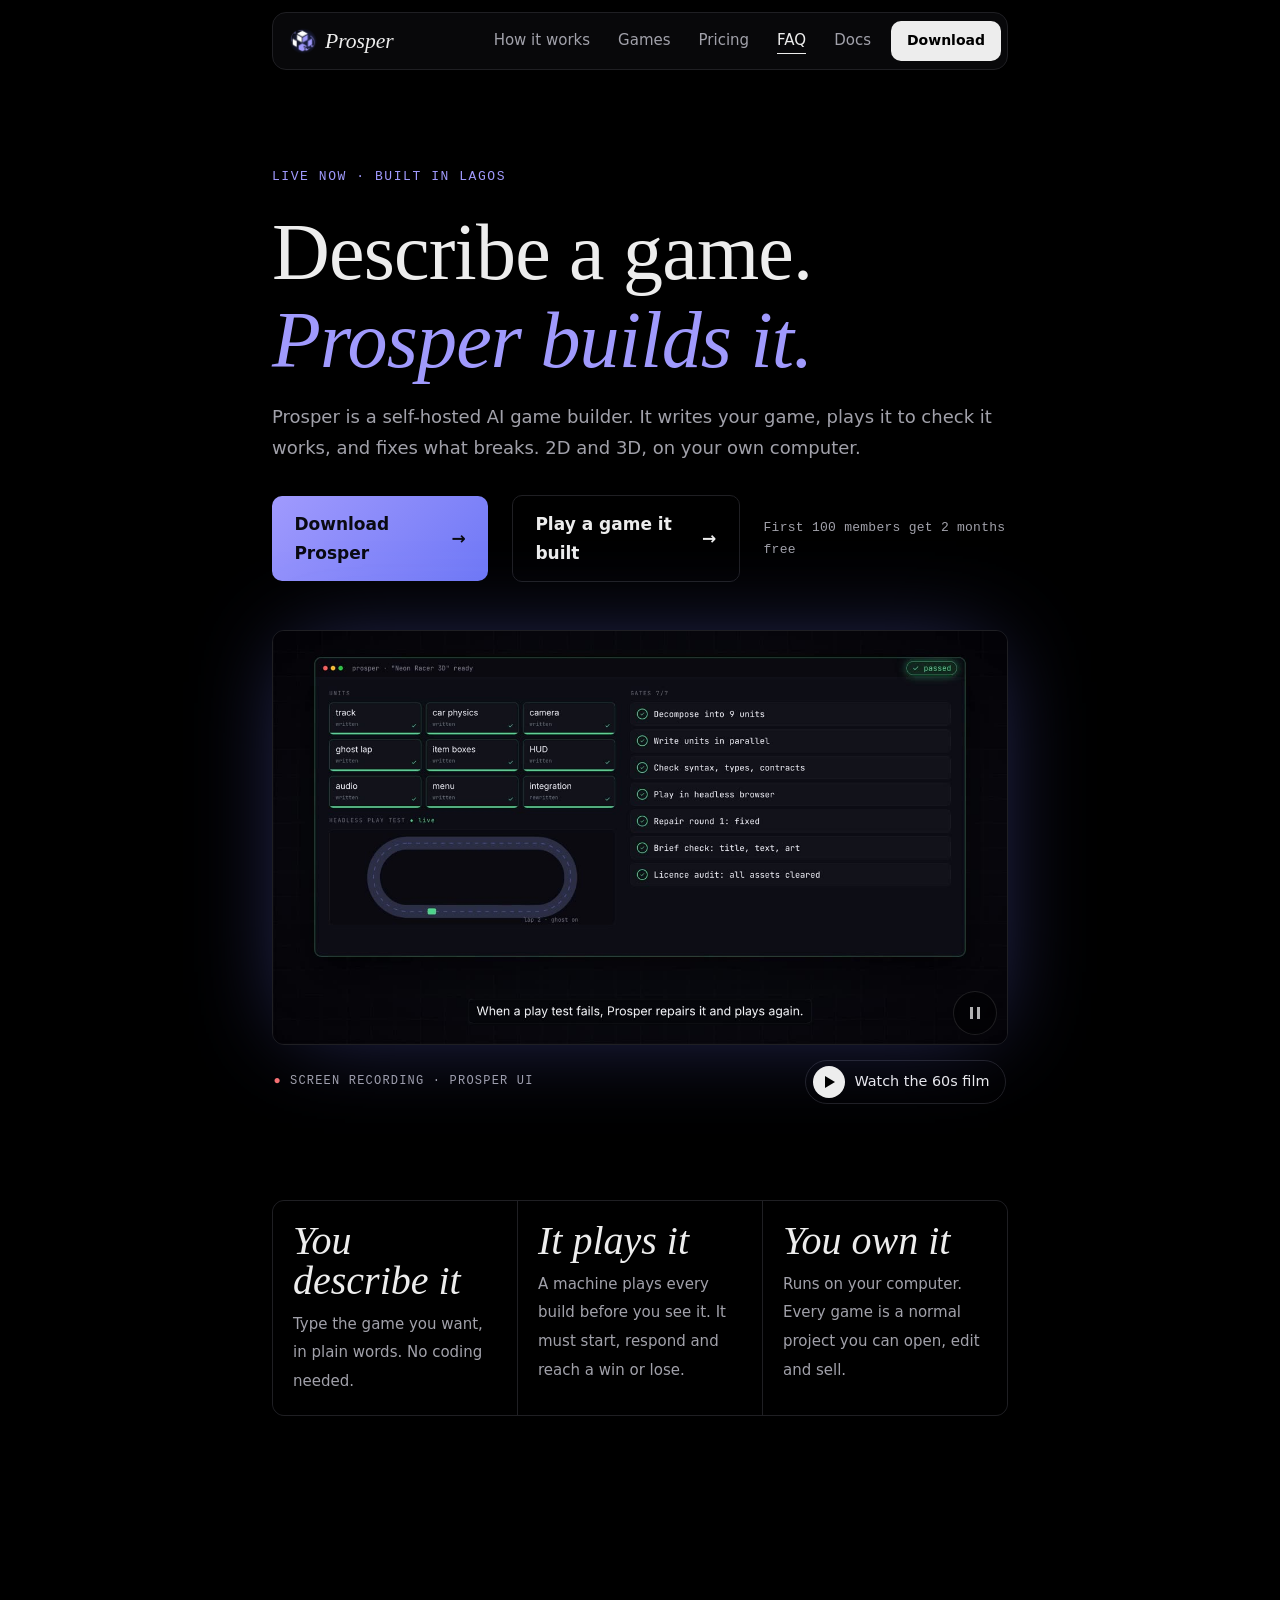
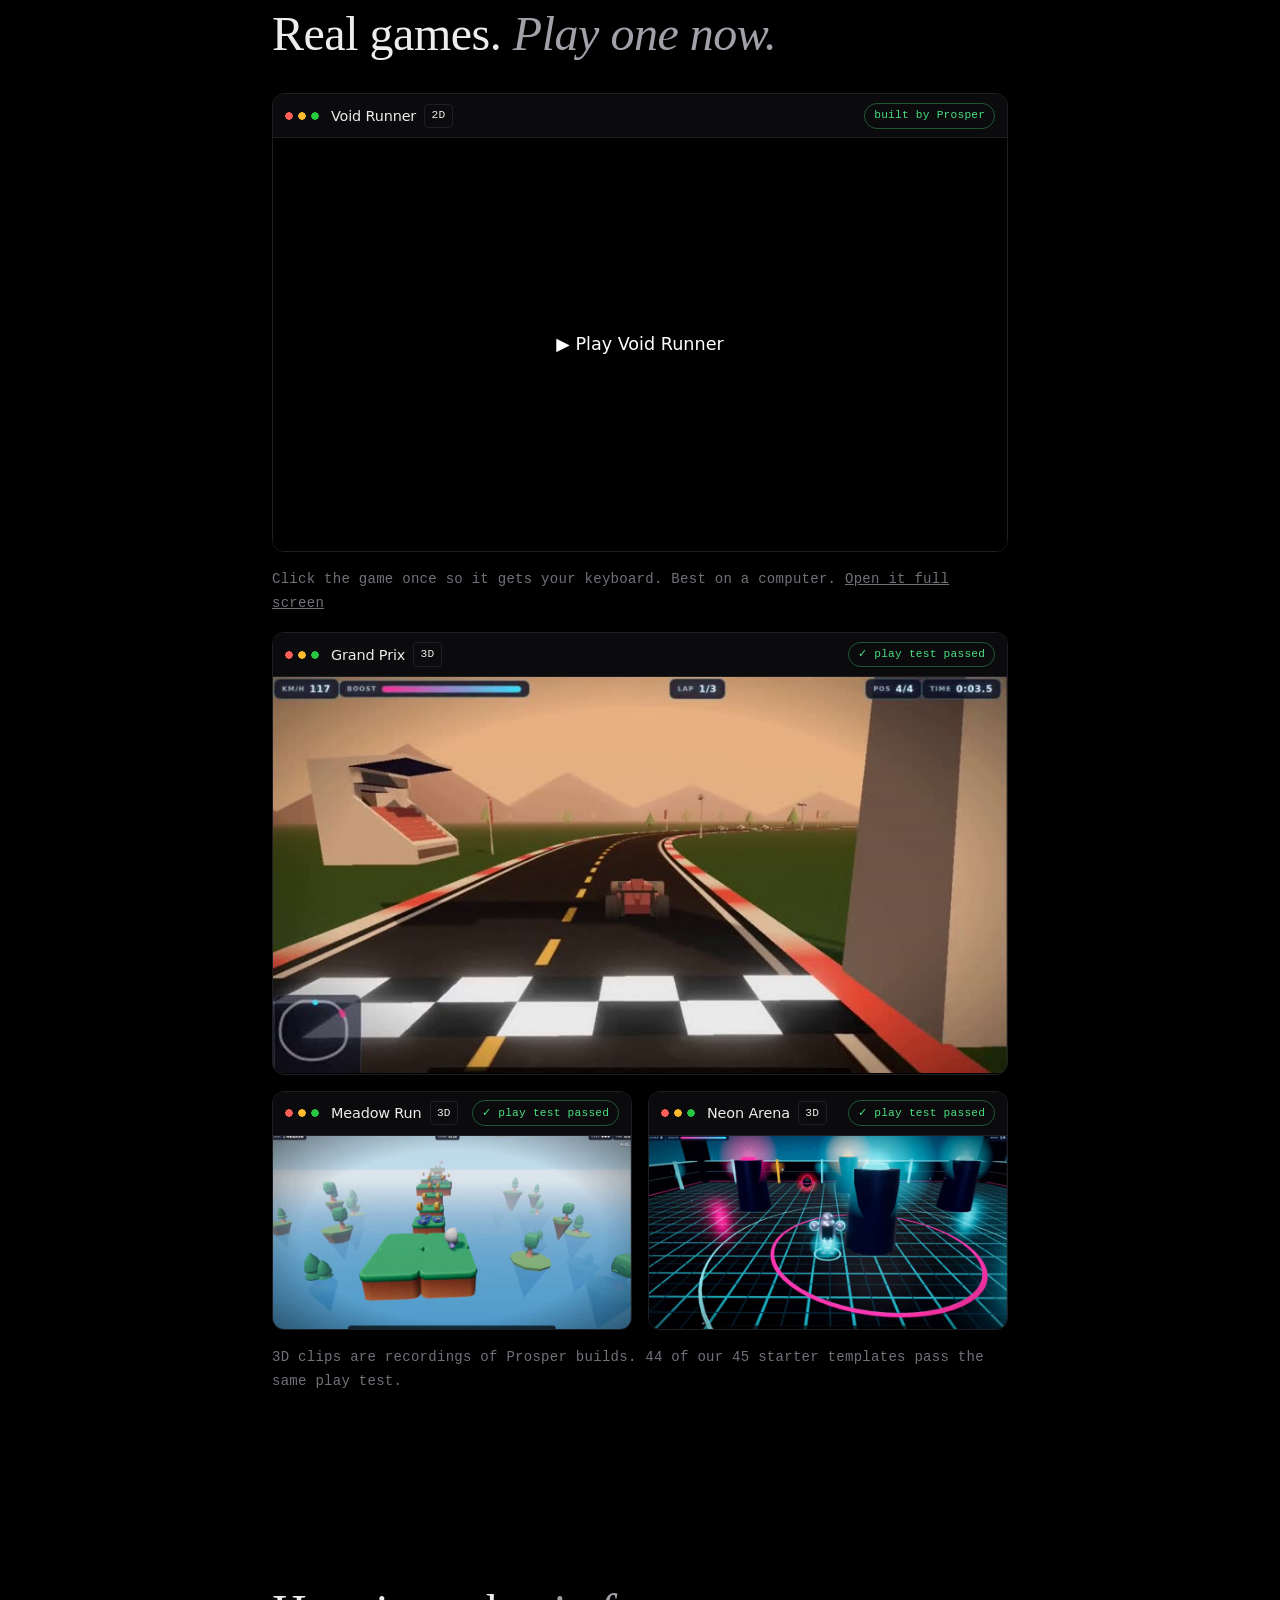
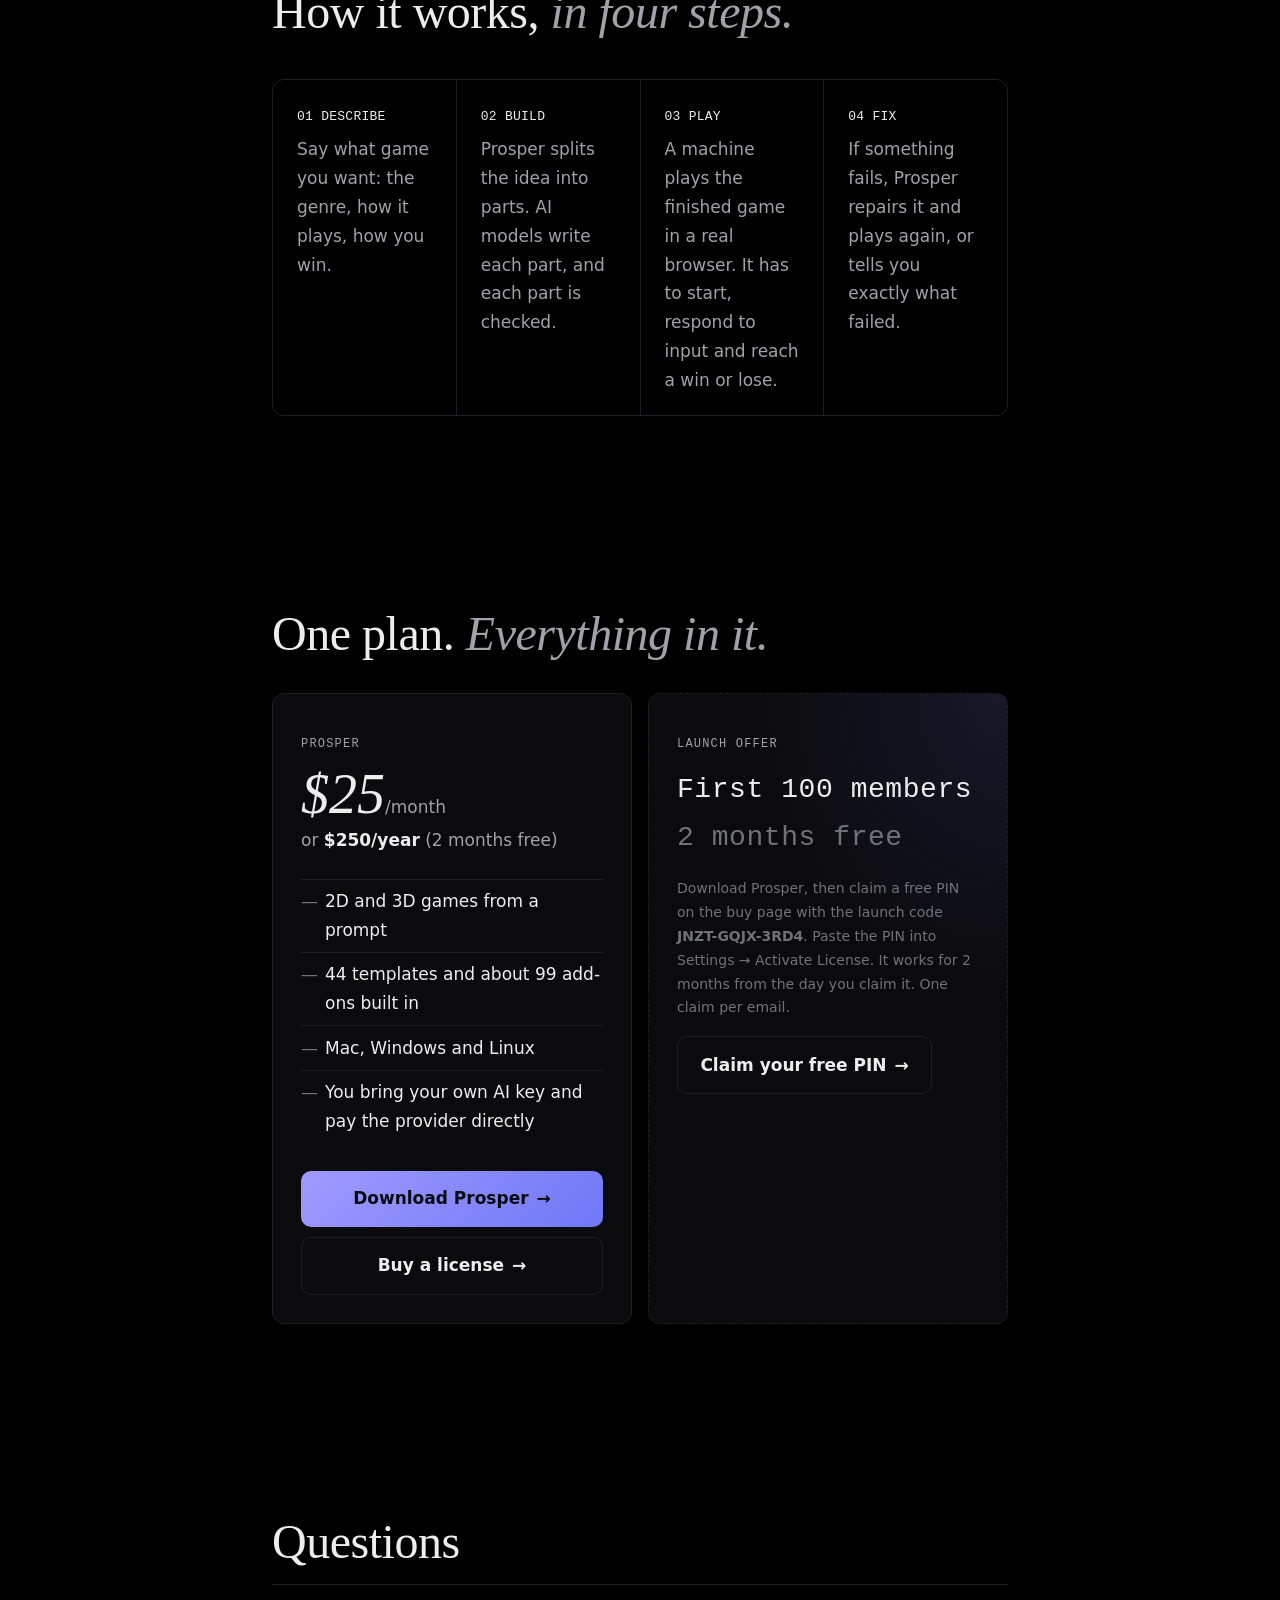
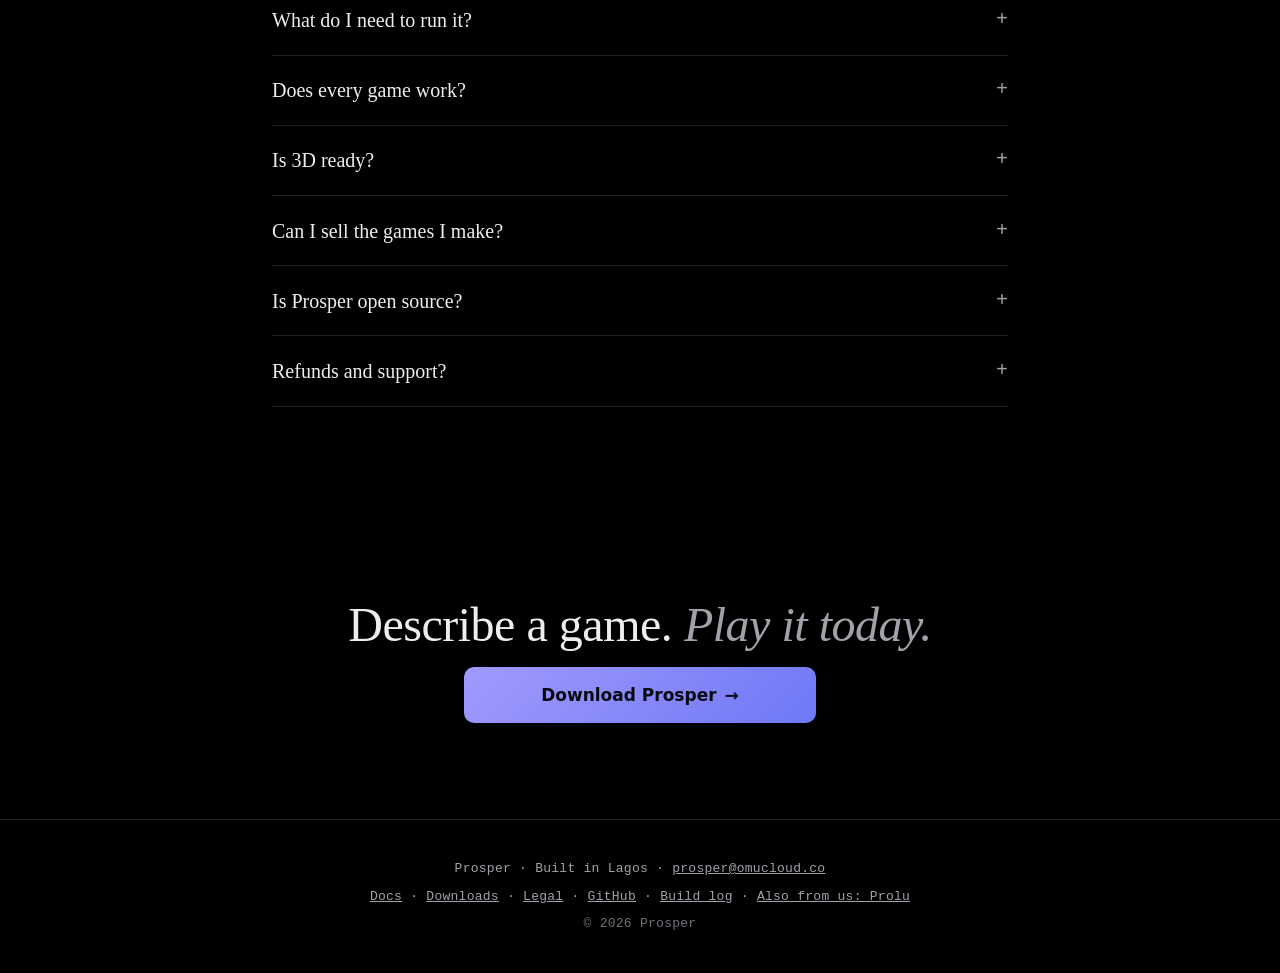
==== commit 658c2bfa: "Launch code and redeem steps on download page and landing Co-Authored-By: Claude Sonnet 5.5 <noreply" ====
--- a/index.html
+++ b/index.html
@@ -168,7 +168,7 @@
       <p class="seat-no mono">First 100 members <span class="dim">2 months free</span></p>
       <div class="meter" aria-hidden="true" data-seats-wrap hidden><i></i></div>
       <p class="mono dim" data-seats-wrap hidden><span data-seats-taken></span> claimed · <span data-seats-left></span> left</p>
-      <p class="fine">Claim a free PIN on the buy page. It works for 2 months from the day you first use it.</p>
+      <p class="fine">Download Prosper, then claim a free PIN on the buy page with the launch code <b style="user-select:all">JNZT-GQJX-3RD4</b>. Paste the PIN into Settings &rarr; Activate License. It works for 2 months from the day you claim it. One claim per email.</p>
       <a href="https://prosper.qzz.io/buy" class="btn btn-ghost" style="margin-top:1rem">Claim your free PIN</a>
     </div>
   </div>
